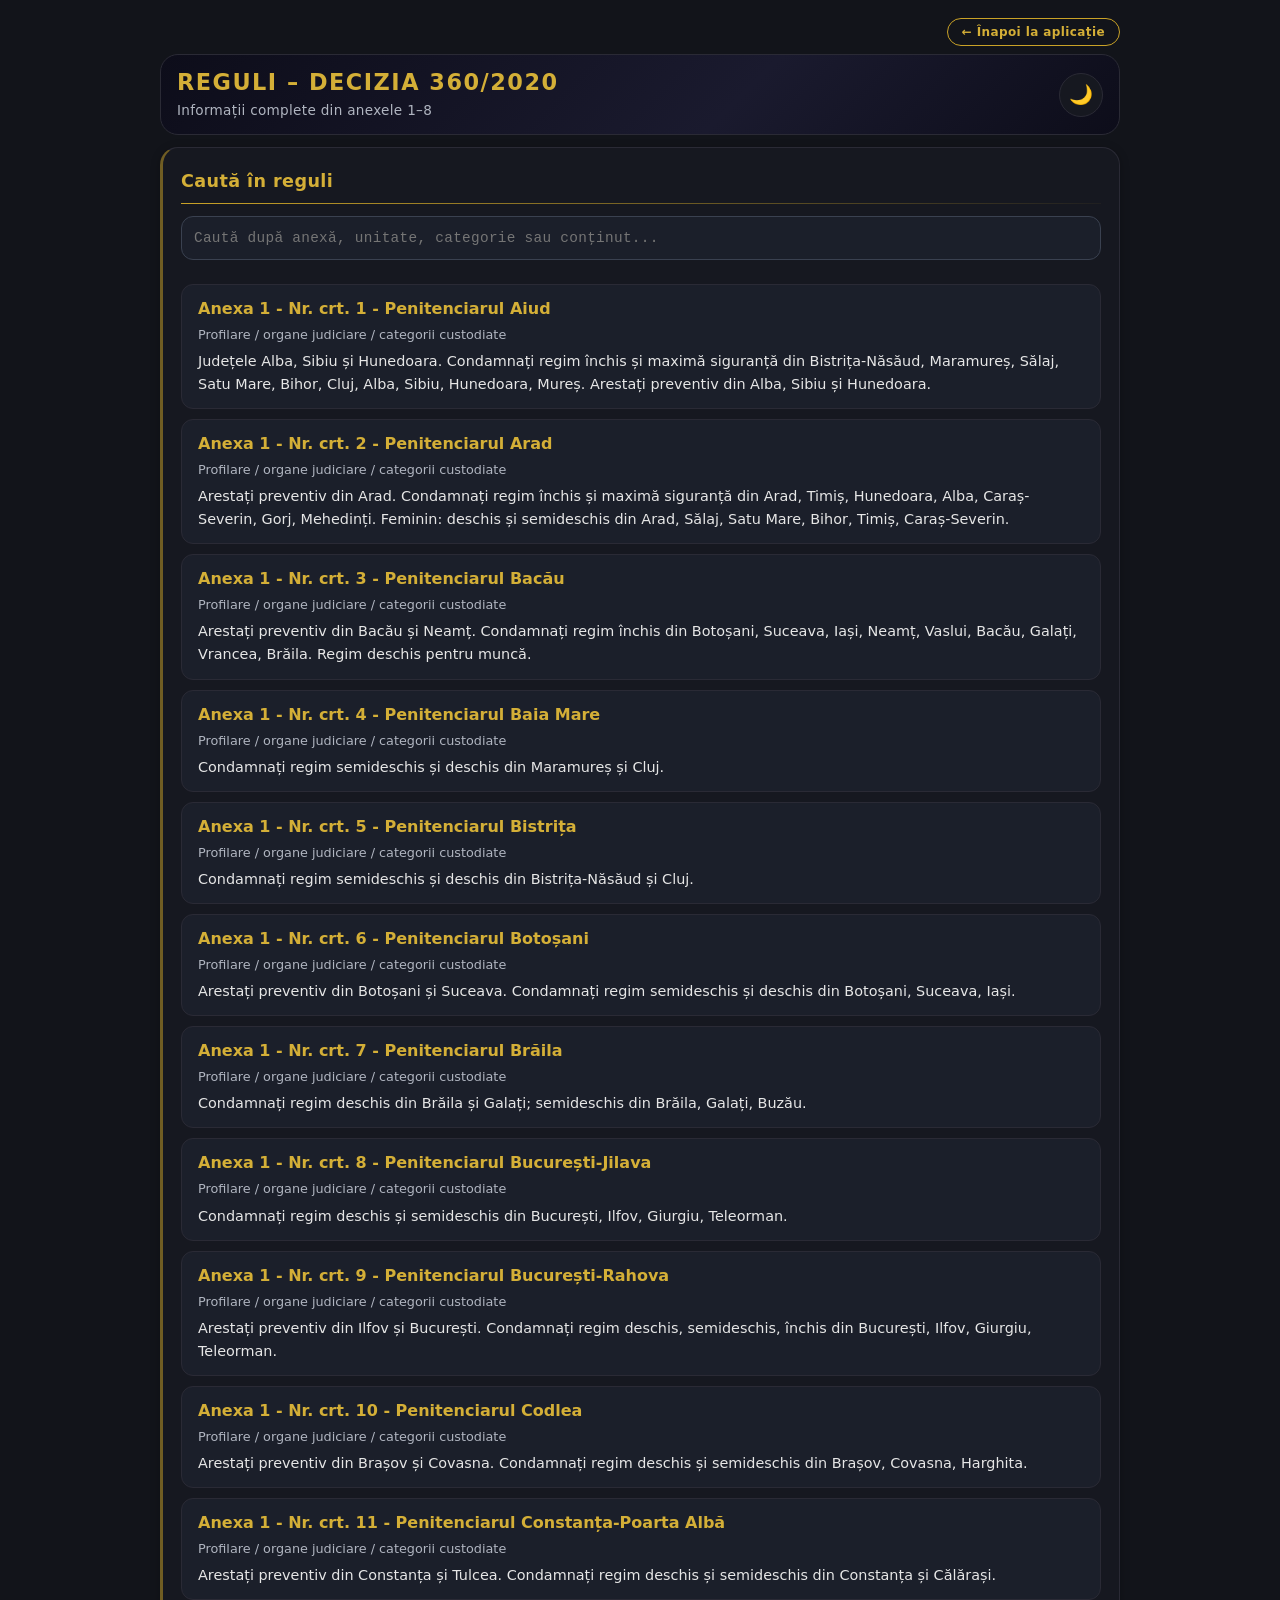
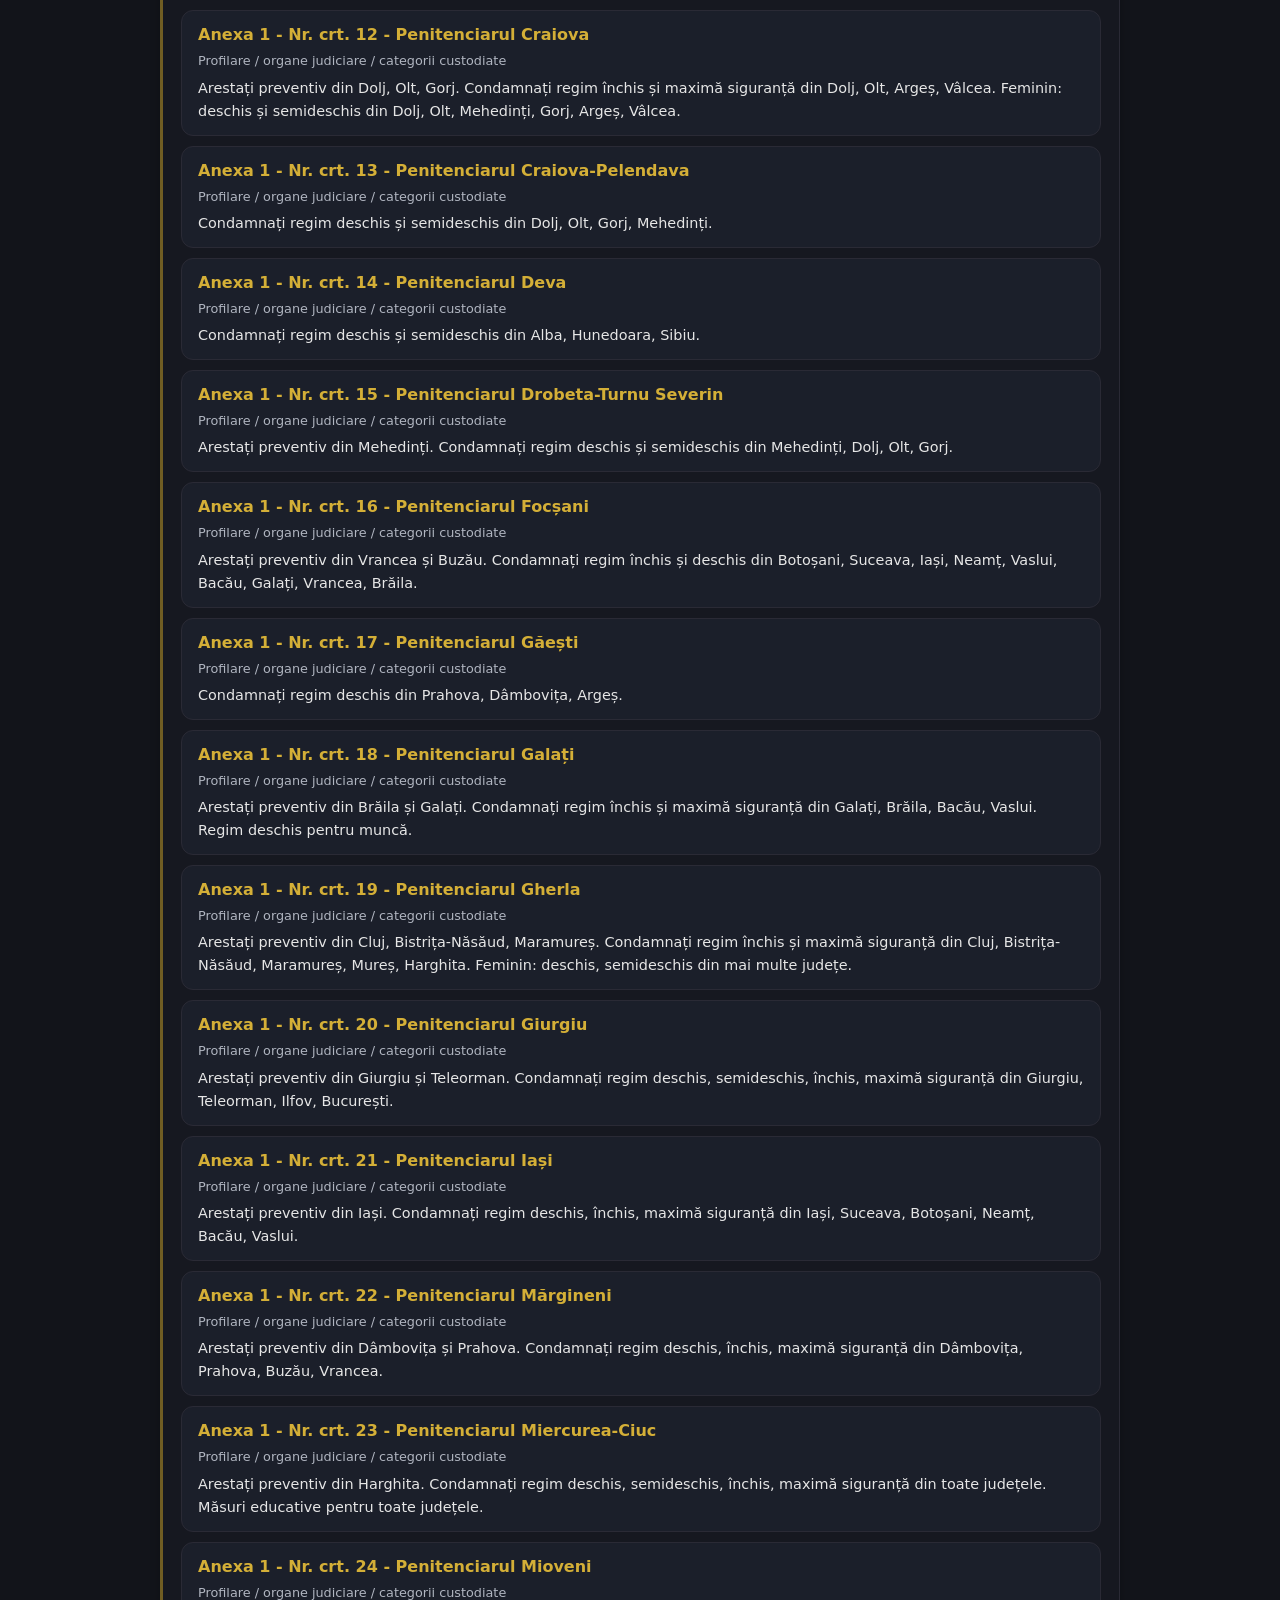
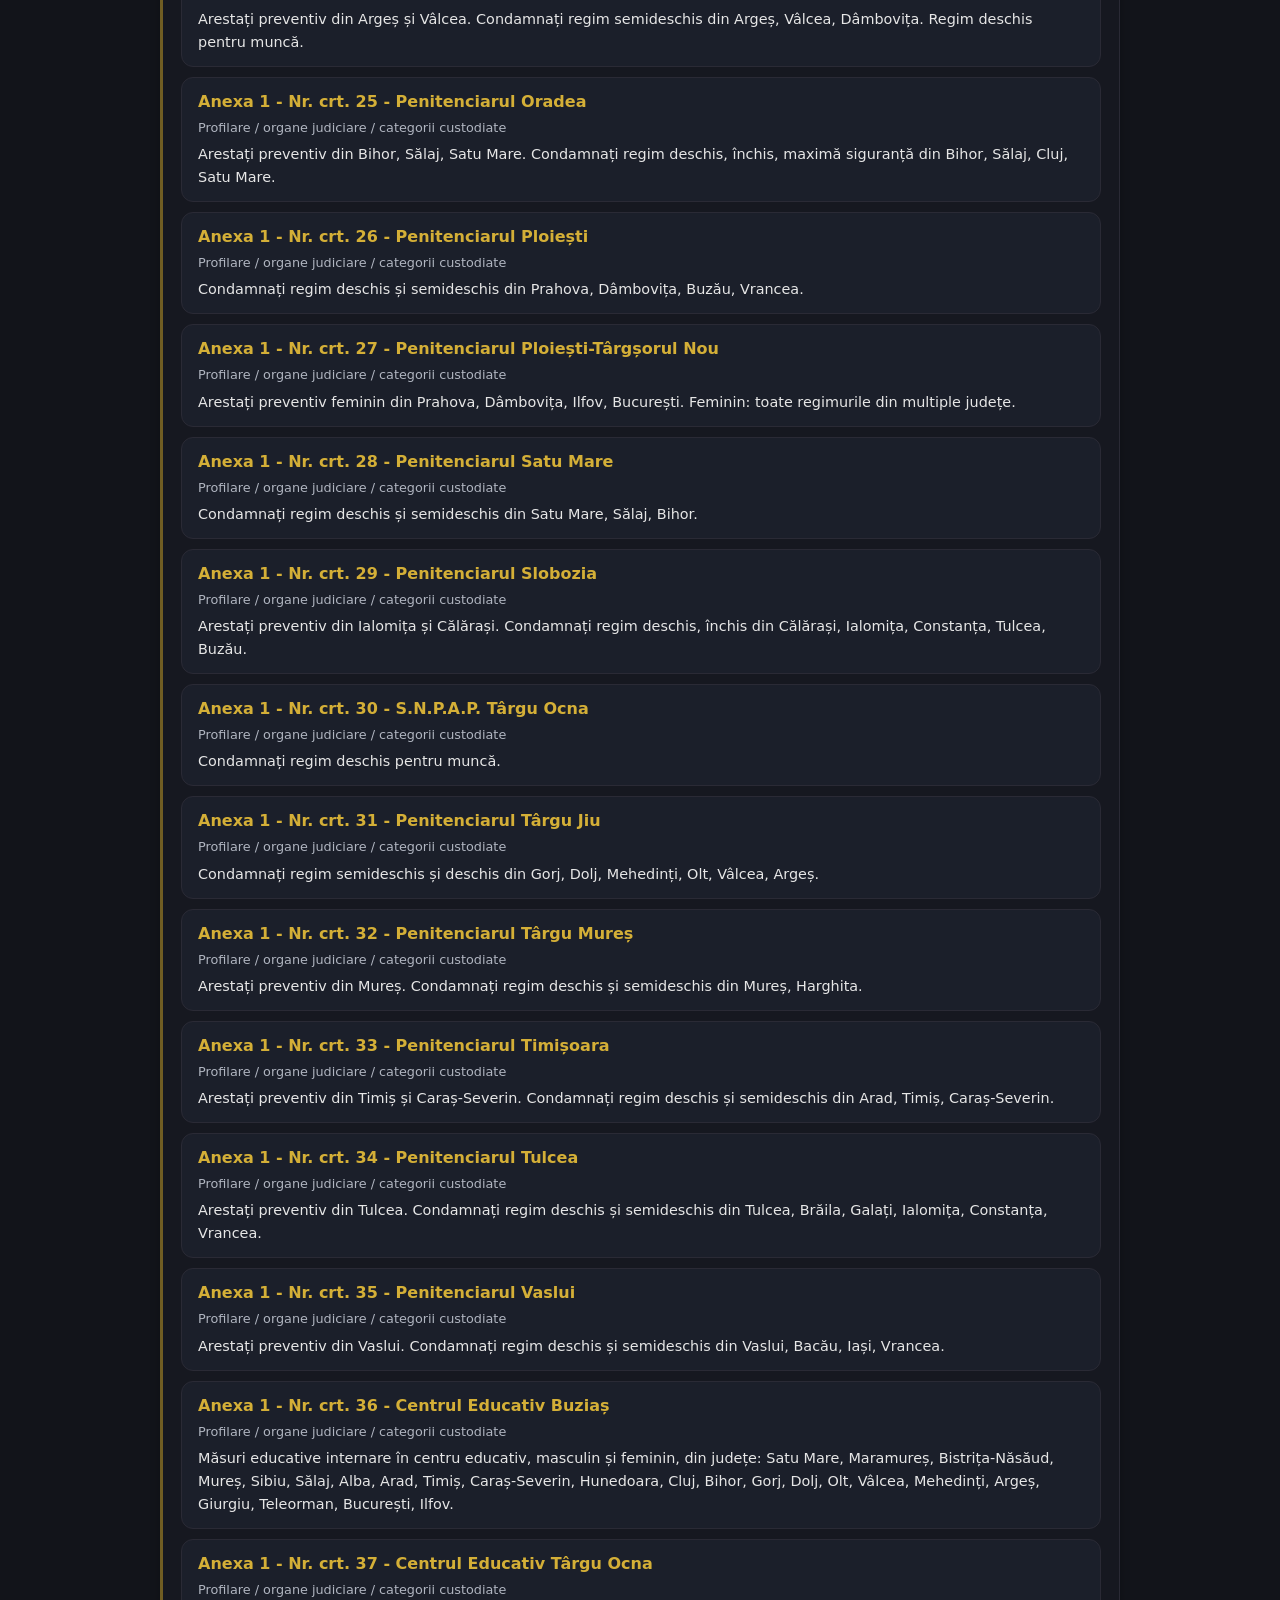
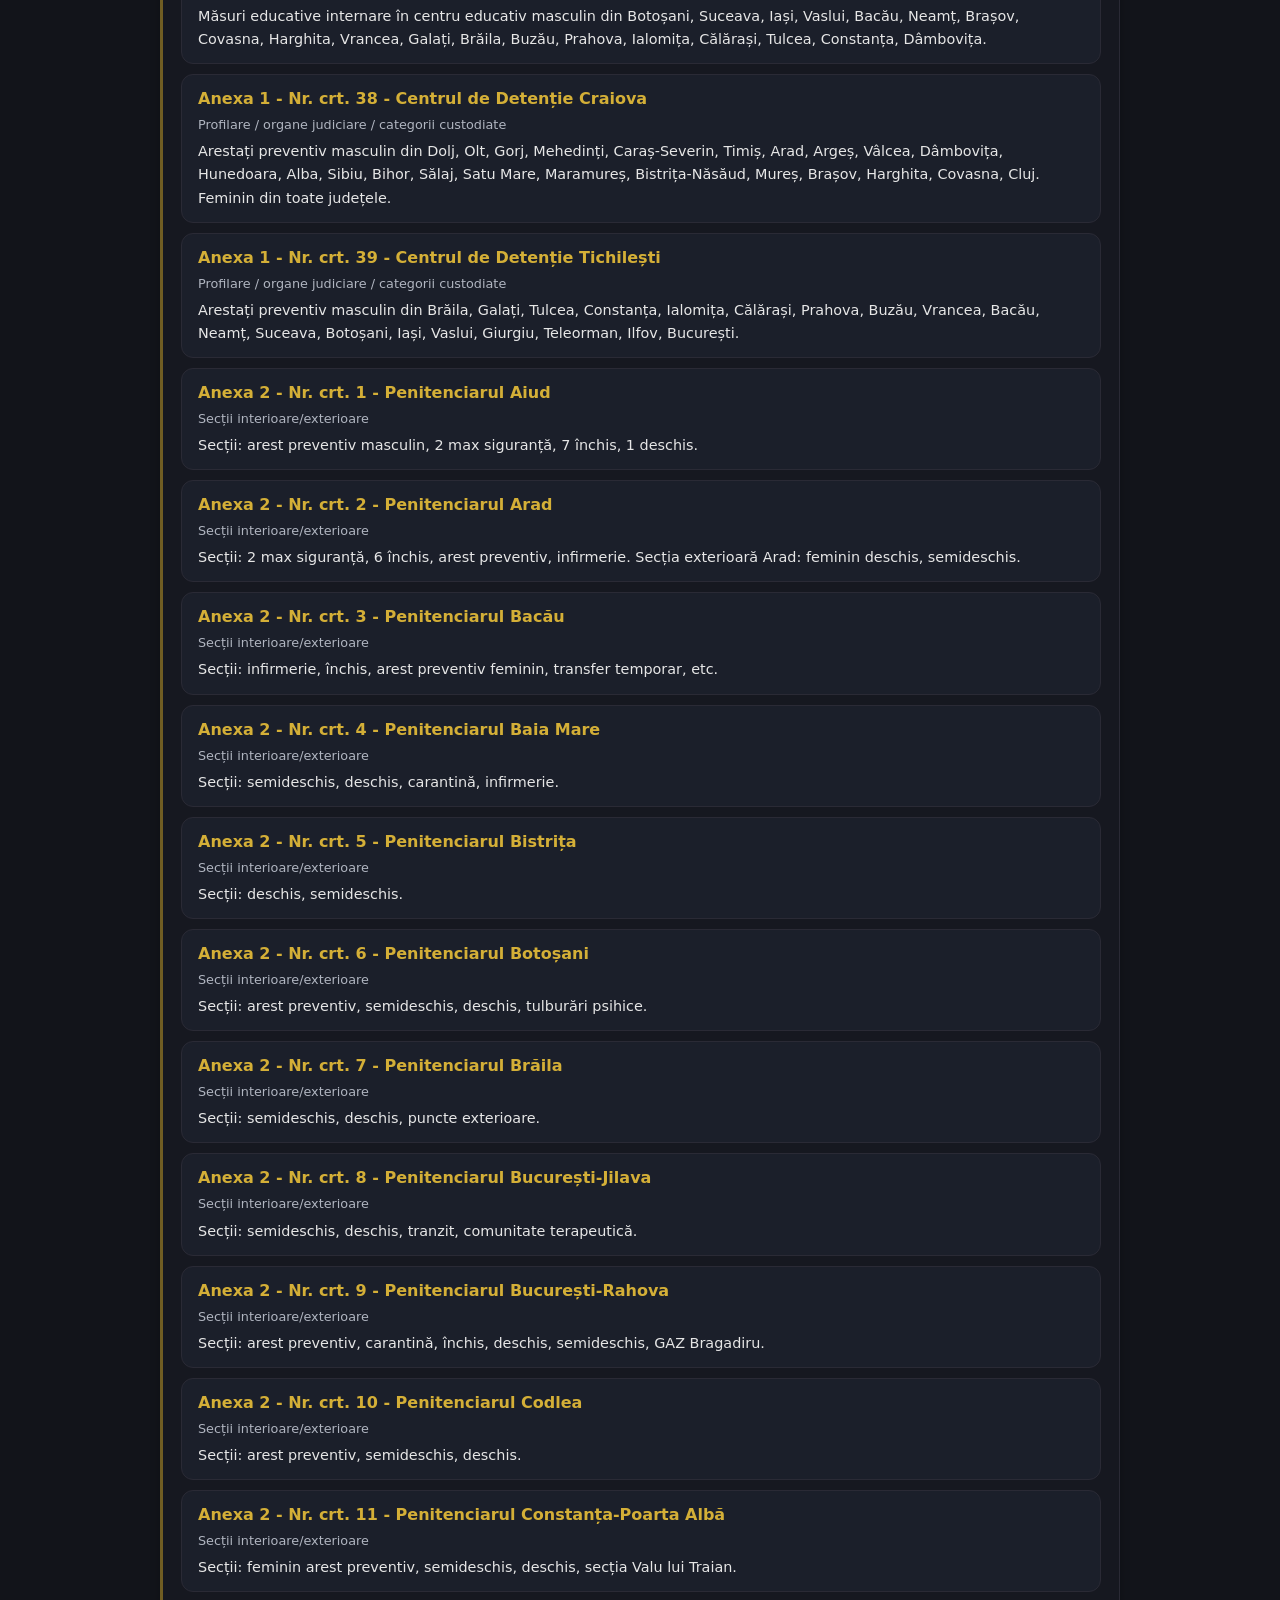
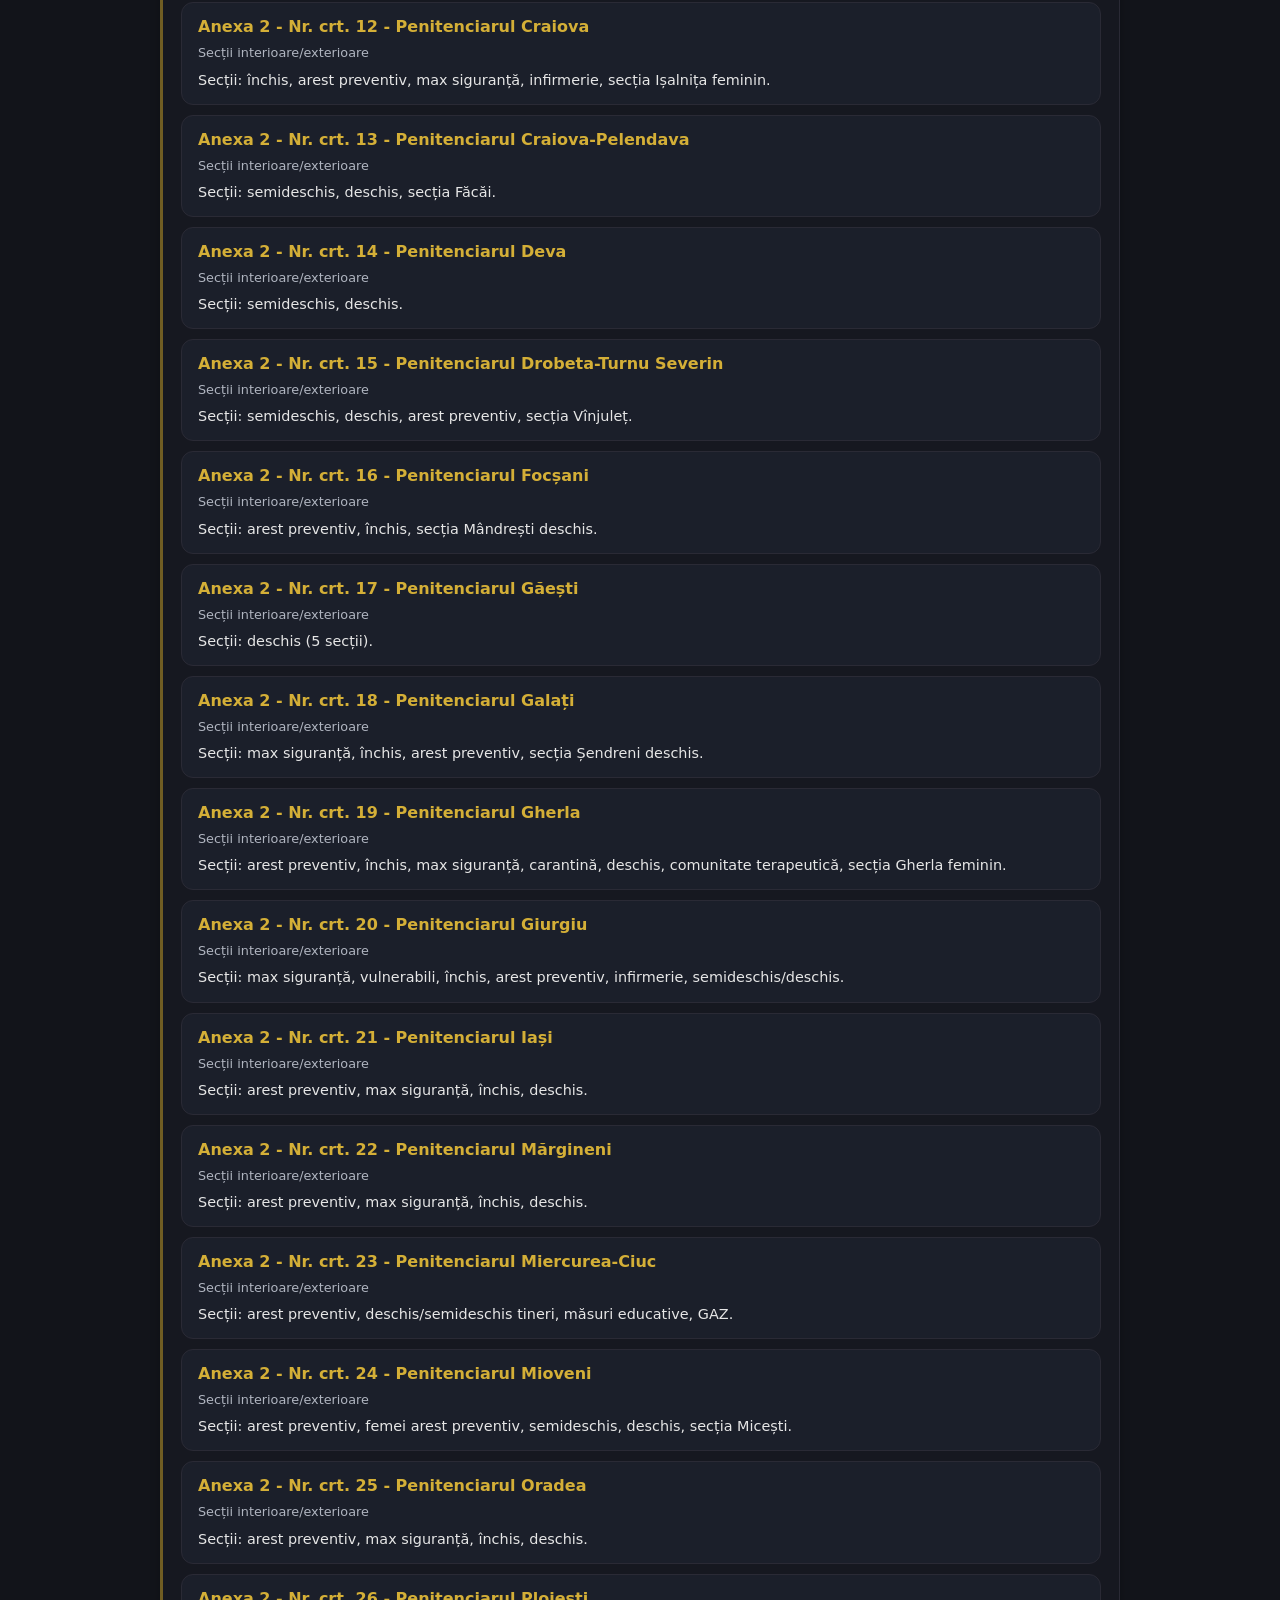
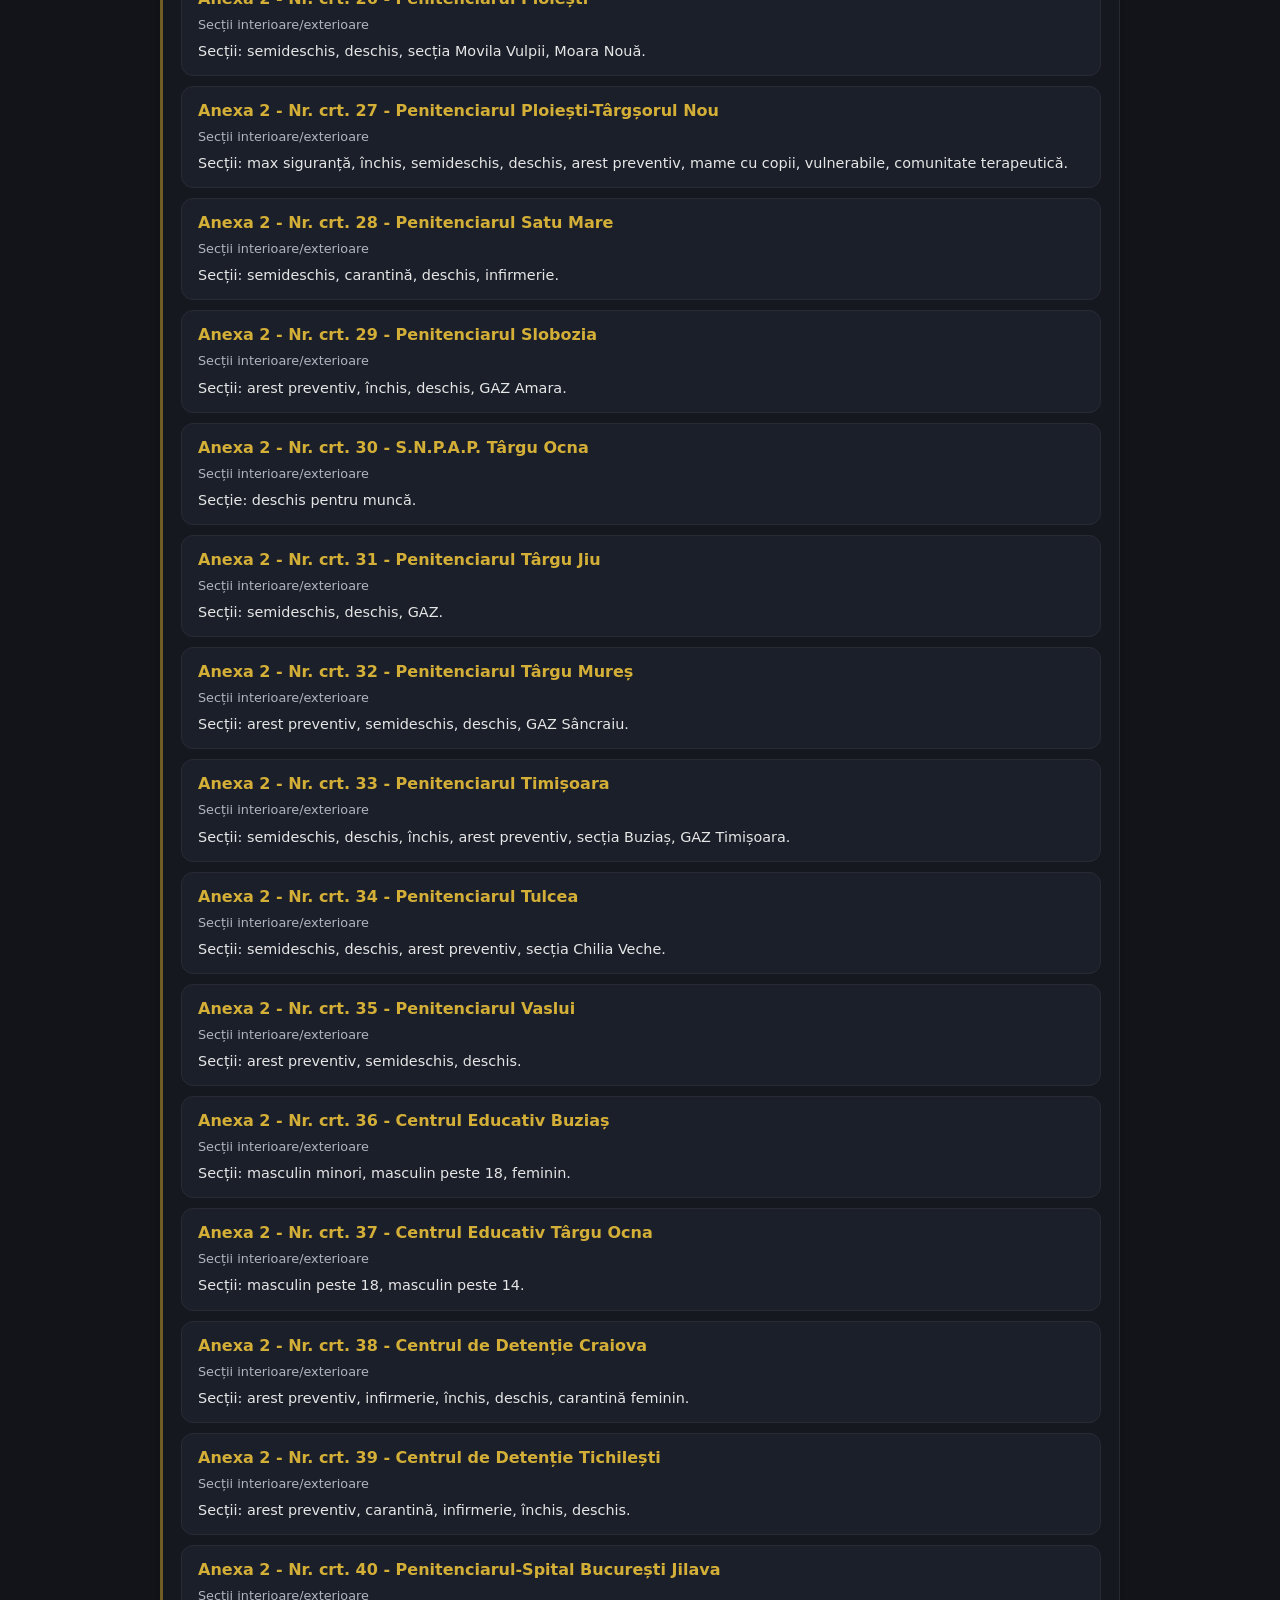
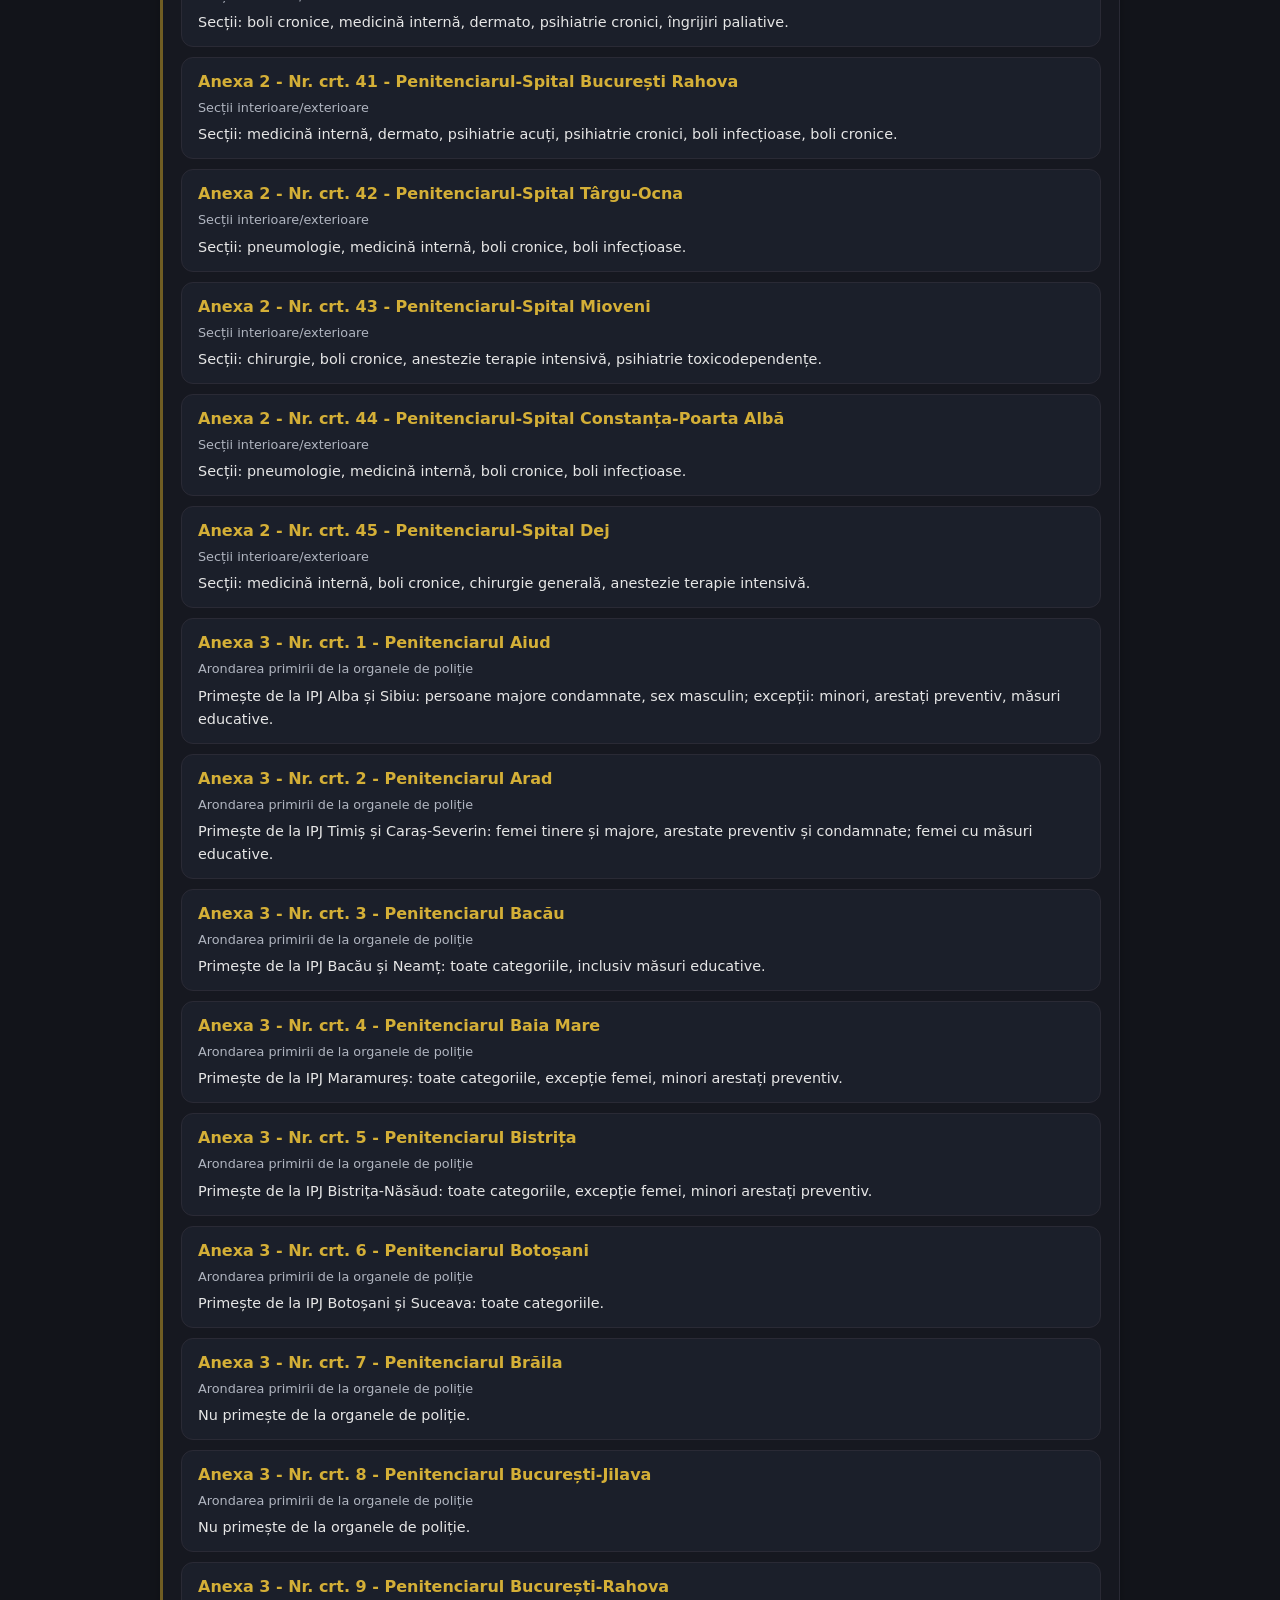
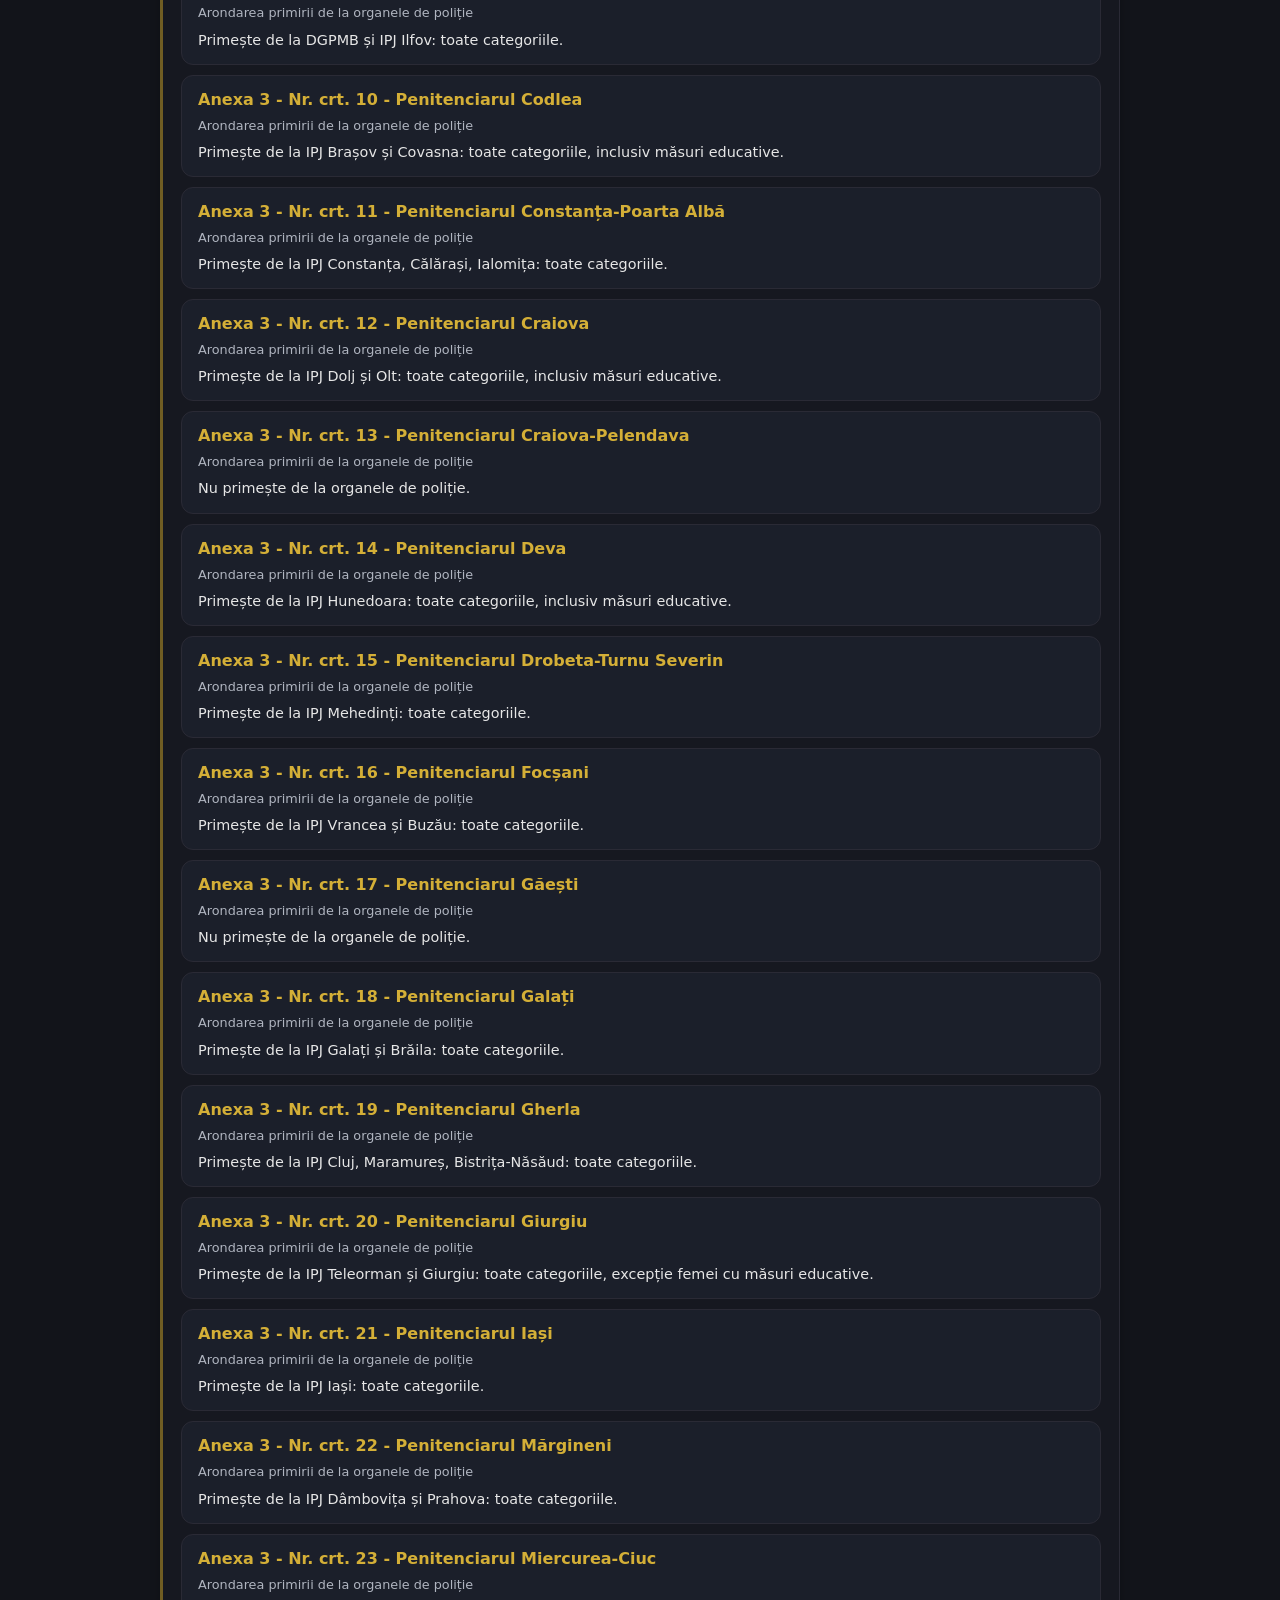
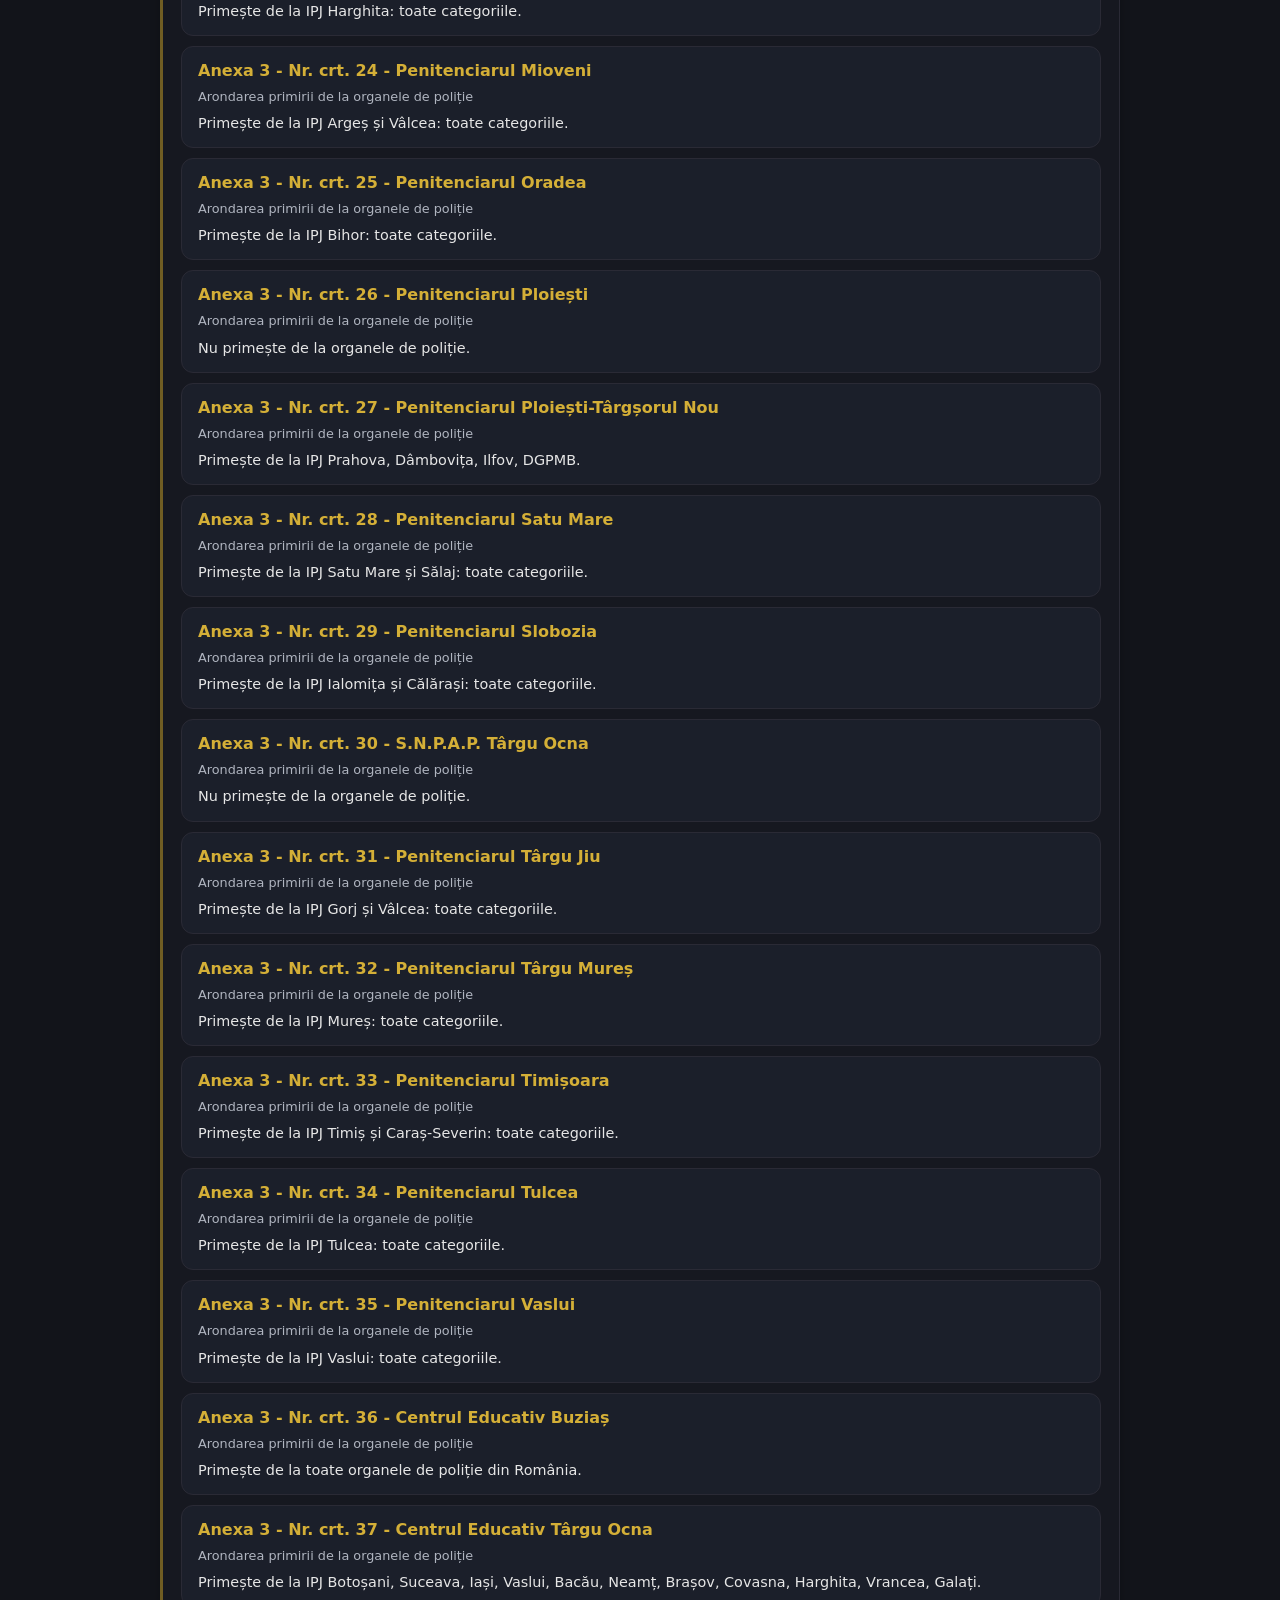
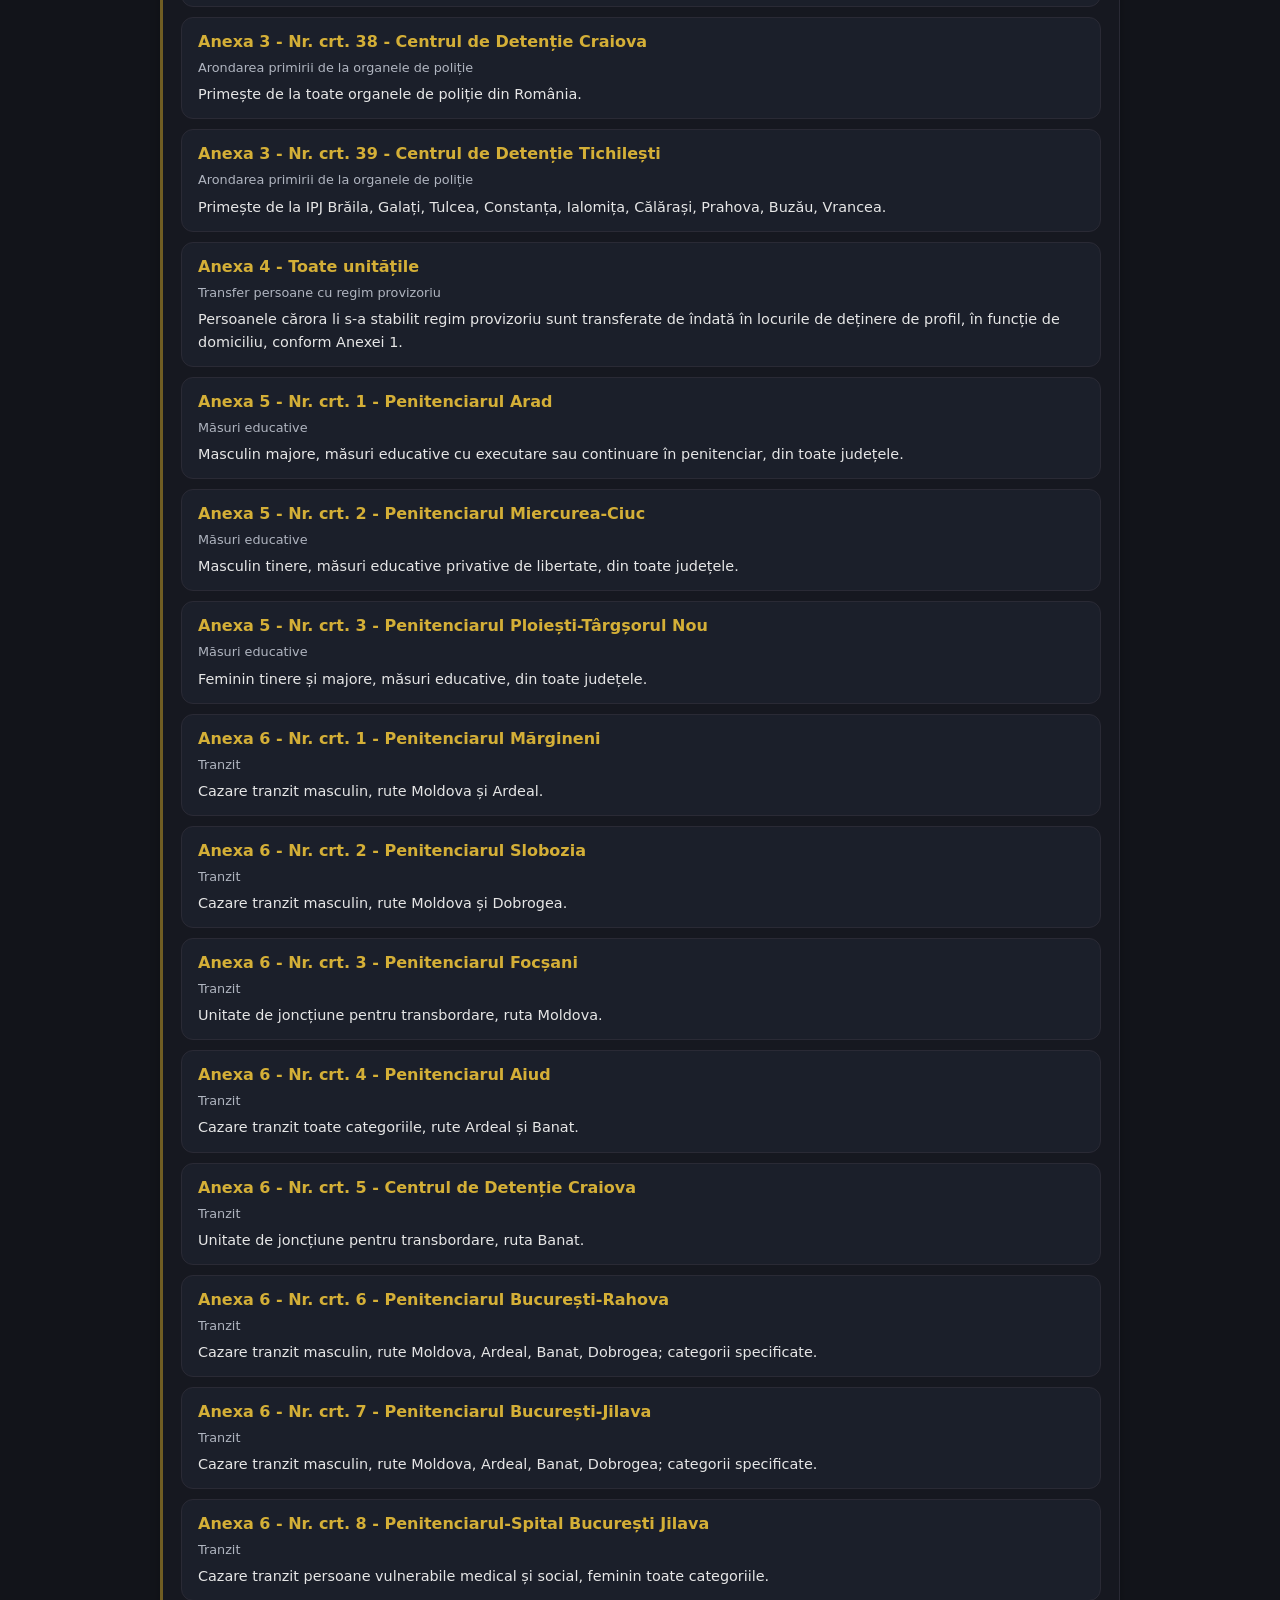
==== rules.html @ 7a2842da "Create rules.html" ====
<!DOCTYPE html>
<html lang="ro">
<head>
    <meta charset="UTF-8">
    <meta name="viewport" content="width=device-width, initial-scale=1.0">
    <title>Reguli – Decizia 360/2020</title>
    <link rel="stylesheet" href="style.css">
    <style>
        .info-list {
            display: flex;
            flex-direction: column;
            gap: 10px;
            margin-top: 12px;
        }
        .info-item {
            background: var(--input-bg);
            border: 1px solid var(--border);
            border-radius: var(--radius-md);
            padding: 12px 16px;
        }
        .info-item .anexa {
            font-weight: 700;
            color: var(--gold-light);
            margin-bottom: 4px;
        }
        .info-item .categorie {
            font-size: 0.8rem;
            color: var(--text-light);
            margin-bottom: 6px;
        }
        .info-item .regula {
            font-size: 0.9rem;
            color: var(--text);
            line-height: 1.6;
        }
        .search-box {
            width: 100%;
            padding: 10px 14px;
            border: 1.5px solid var(--input-border);
            border-radius: 12px;
            background: var(--input-bg);
            color: var(--text);
            font-family: var(--font-mono);
            font-size: 0.9rem;
            margin-bottom: 12px;
        }
        .back-link {
            display: inline-block;
            margin-bottom: 12px;
            color: var(--gold-light);
            text-decoration: none;
            font-weight: 600;
            font-size: 0.85rem;
        }
        .back-link:hover {
            text-decoration: underline;
        }
    </style>
</head>
<body>
    <div class="container">
        <div class="top-bar">
            <a href="index.html" class="top-link">← Înapoi la aplicație</a>
        </div>

        <header class="header">
            <div class="header-inner">
                <h1>REGULI – DECIZIA 360/2020</h1>
                <div class="subtitle">Informații complete din anexele 1–8</div>
            </div>
            <div class="header-actions">
                <button id="themeToggle" aria-label="Schimbă tema">🌙</button>
            </div>
        </header>

        <div class="card">
            <h3>Caută în reguli</h3>
            <input type="text" id="searchInput" class="search-box" placeholder="Caută după anexă, unitate, categorie sau conținut...">
            <div class="info-list" id="infoList"></div>
        </div>

        <footer class="footer">
            <p>
                &copy; 2026 <a href="https://wa.me/alin.talfes" target="_blank" rel="noopener noreferrer" style="color:var(--gold-light); text-decoration:none; font-weight:600;">Alin Talfeș</a>
                &nbsp;|&nbsp; Toate drepturile rezervate.
            </p>
            <p style="margin-top:4px; font-size:0.65rem; opacity:0.7;">
                <strong>Atenție:</strong> Această aplicație are scop informativ. 
                Verificați întotdeauna baza legală actualizată înainte de a lua decizii. 
                Nu vă bazați exclusiv pe acest instrument.
            </p>
        </footer>
    </div>

    <script>
        (function() {
            // Temă light/dark
            const themeToggle = document.getElementById('themeToggle');
            function toggleTheme() {
                document.body.classList.toggle('light');
                const isLight = document.body.classList.contains('light');
                themeToggle.textContent = isLight ? '☀' : '🌙';
                localStorage.setItem('theme', isLight ? 'light' : 'dark');
            }
            const savedTheme = localStorage.getItem('theme');
            if (savedTheme === 'light') {
                document.body.classList.add('light');
                themeToggle.textContent = '☀';
            } else {
                themeToggle.textContent = '🌙';
            }
            themeToggle.addEventListener('click', toggleTheme);

            // Datele din anexe (același array ca în index.html)
            const INFO_ANEXE = [
                { anexa: '1', nr: '1', unitate: 'Penitenciarul Aiud', categorie: 'Profilare / organe judiciare / categorii custodiate', regula: 'Județele Alba, Sibiu și Hunedoara. Condamnați regim închis și maximă siguranță din Bistrița-Năsăud, Maramureș, Sălaj, Satu Mare, Bihor, Cluj, Alba, Sibiu, Hunedoara, Mureș. Arestați preventiv din Alba, Sibiu și Hunedoara.' },
                { anexa: '1', nr: '2', unitate: 'Penitenciarul Arad', categorie: 'Profilare / organe judiciare / categorii custodiate', regula: 'Arestați preventiv din Arad. Condamnați regim închis și maximă siguranță din Arad, Timiș, Hunedoara, Alba, Caraș-Severin, Gorj, Mehedinți. Feminin: deschis și semideschis din Arad, Sălaj, Satu Mare, Bihor, Timiș, Caraș-Severin.' },
                { anexa: '1', nr: '3', unitate: 'Penitenciarul Bacău', categorie: 'Profilare / organe judiciare / categorii custodiate', regula: 'Arestați preventiv din Bacău și Neamț. Condamnați regim închis din Botoșani, Suceava, Iași, Neamț, Vaslui, Bacău, Galați, Vrancea, Brăila. Regim deschis pentru muncă.' },
                { anexa: '1', nr: '4', unitate: 'Penitenciarul Baia Mare', categorie: 'Profilare / organe judiciare / categorii custodiate', regula: 'Condamnați regim semideschis și deschis din Maramureș și Cluj.' },
                { anexa: '1', nr: '5', unitate: 'Penitenciarul Bistrița', categorie: 'Profilare / organe judiciare / categorii custodiate', regula: 'Condamnați regim semideschis și deschis din Bistrița-Năsăud și Cluj.' },
                { anexa: '1', nr: '6', unitate: 'Penitenciarul Botoșani', categorie: 'Profilare / organe judiciare / categorii custodiate', regula: 'Arestați preventiv din Botoșani și Suceava. Condamnați regim semideschis și deschis din Botoșani, Suceava, Iași.' },
                { anexa: '1', nr: '7', unitate: 'Penitenciarul Brăila', categorie: 'Profilare / organe judiciare / categorii custodiate', regula: 'Condamnați regim deschis din Brăila și Galați; semideschis din Brăila, Galați, Buzău.' },
                { anexa: '1', nr: '8', unitate: 'Penitenciarul București-Jilava', categorie: 'Profilare / organe judiciare / categorii custodiate', regula: 'Condamnați regim deschis și semideschis din București, Ilfov, Giurgiu, Teleorman.' },
                { anexa: '1', nr: '9', unitate: 'Penitenciarul București-Rahova', categorie: 'Profilare / organe judiciare / categorii custodiate', regula: 'Arestați preventiv din Ilfov și București. Condamnați regim deschis, semideschis, închis din București, Ilfov, Giurgiu, Teleorman.' },
                { anexa: '1', nr: '10', unitate: 'Penitenciarul Codlea', categorie: 'Profilare / organe judiciare / categorii custodiate', regula: 'Arestați preventiv din Brașov și Covasna. Condamnați regim deschis și semideschis din Brașov, Covasna, Harghita.' },
                { anexa: '1', nr: '11', unitate: 'Penitenciarul Constanța-Poarta Albă', categorie: 'Profilare / organe judiciare / categorii custodiate', regula: 'Arestați preventiv din Constanța și Tulcea. Condamnați regim deschis și semideschis din Constanța și Călărași.' },
                { anexa: '1', nr: '12', unitate: 'Penitenciarul Craiova', categorie: 'Profilare / organe judiciare / categorii custodiate', regula: 'Arestați preventiv din Dolj, Olt, Gorj. Condamnați regim închis și maximă siguranță din Dolj, Olt, Argeș, Vâlcea. Feminin: deschis și semideschis din Dolj, Olt, Mehedinți, Gorj, Argeș, Vâlcea.' },
                { anexa: '1', nr: '13', unitate: 'Penitenciarul Craiova-Pelendava', categorie: 'Profilare / organe judiciare / categorii custodiate', regula: 'Condamnați regim deschis și semideschis din Dolj, Olt, Gorj, Mehedinți.' },
                { anexa: '1', nr: '14', unitate: 'Penitenciarul Deva', categorie: 'Profilare / organe judiciare / categorii custodiate', regula: 'Condamnați regim deschis și semideschis din Alba, Hunedoara, Sibiu.' },
                { anexa: '1', nr: '15', unitate: 'Penitenciarul Drobeta-Turnu Severin', categorie: 'Profilare / organe judiciare / categorii custodiate', regula: 'Arestați preventiv din Mehedinți. Condamnați regim deschis și semideschis din Mehedinți, Dolj, Olt, Gorj.' },
                { anexa: '1', nr: '16', unitate: 'Penitenciarul Focșani', categorie: 'Profilare / organe judiciare / categorii custodiate', regula: 'Arestați preventiv din Vrancea și Buzău. Condamnați regim închis și deschis din Botoșani, Suceava, Iași, Neamț, Vaslui, Bacău, Galați, Vrancea, Brăila.' },
                { anexa: '1', nr: '17', unitate: 'Penitenciarul Găești', categorie: 'Profilare / organe judiciare / categorii custodiate', regula: 'Condamnați regim deschis din Prahova, Dâmbovița, Argeș.' },
                { anexa: '1', nr: '18', unitate: 'Penitenciarul Galați', categorie: 'Profilare / organe judiciare / categorii custodiate', regula: 'Arestați preventiv din Brăila și Galați. Condamnați regim închis și maximă siguranță din Galați, Brăila, Bacău, Vaslui. Regim deschis pentru muncă.' },
                { anexa: '1', nr: '19', unitate: 'Penitenciarul Gherla', categorie: 'Profilare / organe judiciare / categorii custodiate', regula: 'Arestați preventiv din Cluj, Bistrița-Năsăud, Maramureș. Condamnați regim închis și maximă siguranță din Cluj, Bistrița-Năsăud, Maramureș, Mureș, Harghita. Feminin: deschis, semideschis din mai multe județe.' },
                { anexa: '1', nr: '20', unitate: 'Penitenciarul Giurgiu', categorie: 'Profilare / organe judiciare / categorii custodiate', regula: 'Arestați preventiv din Giurgiu și Teleorman. Condamnați regim deschis, semideschis, închis, maximă siguranță din Giurgiu, Teleorman, Ilfov, București.' },
                { anexa: '1', nr: '21', unitate: 'Penitenciarul Iași', categorie: 'Profilare / organe judiciare / categorii custodiate', regula: 'Arestați preventiv din Iași. Condamnați regim deschis, închis, maximă siguranță din Iași, Suceava, Botoșani, Neamț, Bacău, Vaslui.' },
                { anexa: '1', nr: '22', unitate: 'Penitenciarul Mărgineni', categorie: 'Profilare / organe judiciare / categorii custodiate', regula: 'Arestați preventiv din Dâmbovița și Prahova. Condamnați regim deschis, închis, maximă siguranță din Dâmbovița, Prahova, Buzău, Vrancea.' },
                { anexa: '1', nr: '23', unitate: 'Penitenciarul Miercurea-Ciuc', categorie: 'Profilare / organe judiciare / categorii custodiate', regula: 'Arestați preventiv din Harghita. Condamnați regim deschis, semideschis, închis, maximă siguranță din toate județele. Măsuri educative pentru toate județele.' },
                { anexa: '1', nr: '24', unitate: 'Penitenciarul Mioveni', categorie: 'Profilare / organe judiciare / categorii custodiate', regula: 'Arestați preventiv din Argeș și Vâlcea. Condamnați regim semideschis din Argeș, Vâlcea, Dâmbovița. Regim deschis pentru muncă.' },
                { anexa: '1', nr: '25', unitate: 'Penitenciarul Oradea', categorie: 'Profilare / organe judiciare / categorii custodiate', regula: 'Arestați preventiv din Bihor, Sălaj, Satu Mare. Condamnați regim deschis, închis, maximă siguranță din Bihor, Sălaj, Cluj, Satu Mare.' },
                { anexa: '1', nr: '26', unitate: 'Penitenciarul Ploiești', categorie: 'Profilare / organe judiciare / categorii custodiate', regula: 'Condamnați regim deschis și semideschis din Prahova, Dâmbovița, Buzău, Vrancea.' },
                { anexa: '1', nr: '27', unitate: 'Penitenciarul Ploiești-Târgșorul Nou', categorie: 'Profilare / organe judiciare / categorii custodiate', regula: 'Arestați preventiv feminin din Prahova, Dâmbovița, Ilfov, București. Feminin: toate regimurile din multiple județe.' },
                { anexa: '1', nr: '28', unitate: 'Penitenciarul Satu Mare', categorie: 'Profilare / organe judiciare / categorii custodiate', regula: 'Condamnați regim deschis și semideschis din Satu Mare, Sălaj, Bihor.' },
                { anexa: '1', nr: '29', unitate: 'Penitenciarul Slobozia', categorie: 'Profilare / organe judiciare / categorii custodiate', regula: 'Arestați preventiv din Ialomița și Călărași. Condamnați regim deschis, închis din Călărași, Ialomița, Constanța, Tulcea, Buzău.' },
                { anexa: '1', nr: '30', unitate: 'S.N.P.A.P. Târgu Ocna', categorie: 'Profilare / organe judiciare / categorii custodiate', regula: 'Condamnați regim deschis pentru muncă.' },
                { anexa: '1', nr: '31', unitate: 'Penitenciarul Târgu Jiu', categorie: 'Profilare / organe judiciare / categorii custodiate', regula: 'Condamnați regim semideschis și deschis din Gorj, Dolj, Mehedinți, Olt, Vâlcea, Argeș.' },
                { anexa: '1', nr: '32', unitate: 'Penitenciarul Târgu Mureș', categorie: 'Profilare / organe judiciare / categorii custodiate', regula: 'Arestați preventiv din Mureș. Condamnați regim deschis și semideschis din Mureș, Harghita.' },
                { anexa: '1', nr: '33', unitate: 'Penitenciarul Timișoara', categorie: 'Profilare / organe judiciare / categorii custodiate', regula: 'Arestați preventiv din Timiș și Caraș-Severin. Condamnați regim deschis și semideschis din Arad, Timiș, Caraș-Severin.' },
                { anexa: '1', nr: '34', unitate: 'Penitenciarul Tulcea', categorie: 'Profilare / organe judiciare / categorii custodiate', regula: 'Arestați preventiv din Tulcea. Condamnați regim deschis și semideschis din Tulcea, Brăila, Galați, Ialomița, Constanța, Vrancea.' },
                { anexa: '1', nr: '35', unitate: 'Penitenciarul Vaslui', categorie: 'Profilare / organe judiciare / categorii custodiate', regula: 'Arestați preventiv din Vaslui. Condamnați regim deschis și semideschis din Vaslui, Bacău, Iași, Vrancea.' },
                { anexa: '1', nr: '36', unitate: 'Centrul Educativ Buziaș', categorie: 'Profilare / organe judiciare / categorii custodiate', regula: 'Măsuri educative internare în centru educativ, masculin și feminin, din județe: Satu Mare, Maramureș, Bistrița-Năsăud, Mureș, Sibiu, Sălaj, Alba, Arad, Timiș, Caraș-Severin, Hunedoara, Cluj, Bihor, Gorj, Dolj, Olt, Vâlcea, Mehedinți, Argeș, Giurgiu, Teleorman, București, Ilfov.' },
                { anexa: '1', nr: '37', unitate: 'Centrul Educativ Târgu Ocna', categorie: 'Profilare / organe judiciare / categorii custodiate', regula: 'Măsuri educative internare în centru educativ masculin din Botoșani, Suceava, Iași, Vaslui, Bacău, Neamț, Brașov, Covasna, Harghita, Vrancea, Galați, Brăila, Buzău, Prahova, Ialomița, Călărași, Tulcea, Constanța, Dâmbovița.' },
                { anexa: '1', nr: '38', unitate: 'Centrul de Detenție Craiova', categorie: 'Profilare / organe judiciare / categorii custodiate', regula: 'Arestați preventiv masculin din Dolj, Olt, Gorj, Mehedinți, Caraș-Severin, Timiș, Arad, Argeș, Vâlcea, Dâmbovița, Hunedoara, Alba, Sibiu, Bihor, Sălaj, Satu Mare, Maramureș, Bistrița-Năsăud, Mureș, Brașov, Harghita, Covasna, Cluj. Feminin din toate județele.' },
                { anexa: '1', nr: '39', unitate: 'Centrul de Detenție Tichilești', categorie: 'Profilare / organe judiciare / categorii custodiate', regula: 'Arestați preventiv masculin din Brăila, Galați, Tulcea, Constanța, Ialomița, Călărași, Prahova, Buzău, Vrancea, Bacău, Neamț, Suceava, Botoșani, Iași, Vaslui, Giurgiu, Teleorman, Ilfov, București.' },
                { anexa: '2', nr: '1', unitate: 'Penitenciarul Aiud', categorie: 'Secții interioare/exterioare', regula: 'Secții: arest preventiv masculin, 2 max siguranță, 7 închis, 1 deschis.' },
                { anexa: '2', nr: '2', unitate: 'Penitenciarul Arad', categorie: 'Secții interioare/exterioare', regula: 'Secții: 2 max siguranță, 6 închis, arest preventiv, infirmerie. Secția exterioară Arad: feminin deschis, semideschis.' },
                { anexa: '2', nr: '3', unitate: 'Penitenciarul Bacău', categorie: 'Secții interioare/exterioare', regula: 'Secții: infirmerie, închis, arest preventiv feminin, transfer temporar, etc.' },
                { anexa: '2', nr: '4', unitate: 'Penitenciarul Baia Mare', categorie: 'Secții interioare/exterioare', regula: 'Secții: semideschis, deschis, carantină, infirmerie.' },
                { anexa: '2', nr: '5', unitate: 'Penitenciarul Bistrița', categorie: 'Secții interioare/exterioare', regula: 'Secții: deschis, semideschis.' },
                { anexa: '2', nr: '6', unitate: 'Penitenciarul Botoșani', categorie: 'Secții interioare/exterioare', regula: 'Secții: arest preventiv, semideschis, deschis, tulburări psihice.' },
                { anexa: '2', nr: '7', unitate: 'Penitenciarul Brăila', categorie: 'Secții interioare/exterioare', regula: 'Secții: semideschis, deschis, puncte exterioare.' },
                { anexa: '2', nr: '8', unitate: 'Penitenciarul București-Jilava', categorie: 'Secții interioare/exterioare', regula: 'Secții: semideschis, deschis, tranzit, comunitate terapeutică.' },
                { anexa: '2', nr: '9', unitate: 'Penitenciarul București-Rahova', categorie: 'Secții interioare/exterioare', regula: 'Secții: arest preventiv, carantină, închis, deschis, semideschis, GAZ Bragadiru.' },
                { anexa: '2', nr: '10', unitate: 'Penitenciarul Codlea', categorie: 'Secții interioare/exterioare', regula: 'Secții: arest preventiv, semideschis, deschis.' },
                { anexa: '2', nr: '11', unitate: 'Penitenciarul Constanța-Poarta Albă', categorie: 'Secții interioare/exterioare', regula: 'Secții: feminin arest preventiv, semideschis, deschis, secția Valu lui Traian.' },
                { anexa: '2', nr: '12', unitate: 'Penitenciarul Craiova', categorie: 'Secții interioare/exterioare', regula: 'Secții: închis, arest preventiv, max siguranță, infirmerie, secția Ișalnița feminin.' },
                { anexa: '2', nr: '13', unitate: 'Penitenciarul Craiova-Pelendava', categorie: 'Secții interioare/exterioare', regula: 'Secții: semideschis, deschis, secția Făcăi.' },
                { anexa: '2', nr: '14', unitate: 'Penitenciarul Deva', categorie: 'Secții interioare/exterioare', regula: 'Secții: semideschis, deschis.' },
                { anexa: '2', nr: '15', unitate: 'Penitenciarul Drobeta-Turnu Severin', categorie: 'Secții interioare/exterioare', regula: 'Secții: semideschis, deschis, arest preventiv, secția Vînjuleț.' },
                { anexa: '2', nr: '16', unitate: 'Penitenciarul Focșani', categorie: 'Secții interioare/exterioare', regula: 'Secții: arest preventiv, închis, secția Mândrești deschis.' },
                { anexa: '2', nr: '17', unitate: 'Penitenciarul Găești', categorie: 'Secții interioare/exterioare', regula: 'Secții: deschis (5 secții).' },
                { anexa: '2', nr: '18', unitate: 'Penitenciarul Galați', categorie: 'Secții interioare/exterioare', regula: 'Secții: max siguranță, închis, arest preventiv, secția Șendreni deschis.' },
                { anexa: '2', nr: '19', unitate: 'Penitenciarul Gherla', categorie: 'Secții interioare/exterioare', regula: 'Secții: arest preventiv, închis, max siguranță, carantină, deschis, comunitate terapeutică, secția Gherla feminin.' },
                { anexa: '2', nr: '20', unitate: 'Penitenciarul Giurgiu', categorie: 'Secții interioare/exterioare', regula: 'Secții: max siguranță, vulnerabili, închis, arest preventiv, infirmerie, semideschis/deschis.' },
                { anexa: '2', nr: '21', unitate: 'Penitenciarul Iași', categorie: 'Secții interioare/exterioare', regula: 'Secții: arest preventiv, max siguranță, închis, deschis.' },
                { anexa: '2', nr: '22', unitate: 'Penitenciarul Mărgineni', categorie: 'Secții interioare/exterioare', regula: 'Secții: arest preventiv, max siguranță, închis, deschis.' },
                { anexa: '2', nr: '23', unitate: 'Penitenciarul Miercurea-Ciuc', categorie: 'Secții interioare/exterioare', regula: 'Secții: arest preventiv, deschis/semideschis tineri, măsuri educative, GAZ.' },
                { anexa: '2', nr: '24', unitate: 'Penitenciarul Mioveni', categorie: 'Secții interioare/exterioare', regula: 'Secții: arest preventiv, femei arest preventiv, semideschis, deschis, secția Micești.' },
                { anexa: '2', nr: '25', unitate: 'Penitenciarul Oradea', categorie: 'Secții interioare/exterioare', regula: 'Secții: arest preventiv, max siguranță, închis, deschis.' },
                { anexa: '2', nr: '26', unitate: 'Penitenciarul Ploiești', categorie: 'Secții interioare/exterioare', regula: 'Secții: semideschis, deschis, secția Movila Vulpii, Moara Nouă.' },
                { anexa: '2', nr: '27', unitate: 'Penitenciarul Ploiești-Târgșorul Nou', categorie: 'Secții interioare/exterioare', regula: 'Secții: max siguranță, închis, semideschis, deschis, arest preventiv, mame cu copii, vulnerabile, comunitate terapeutică.' },
                { anexa: '2', nr: '28', unitate: 'Penitenciarul Satu Mare', categorie: 'Secții interioare/exterioare', regula: 'Secții: semideschis, carantină, deschis, infirmerie.' },
                { anexa: '2', nr: '29', unitate: 'Penitenciarul Slobozia', categorie: 'Secții interioare/exterioare', regula: 'Secții: arest preventiv, închis, deschis, GAZ Amara.' },
                { anexa: '2', nr: '30', unitate: 'S.N.P.A.P. Târgu Ocna', categorie: 'Secții interioare/exterioare', regula: 'Secție: deschis pentru muncă.' },
                { anexa: '2', nr: '31', unitate: 'Penitenciarul Târgu Jiu', categorie: 'Secții interioare/exterioare', regula: 'Secții: semideschis, deschis, GAZ.' },
                { anexa: '2', nr: '32', unitate: 'Penitenciarul Târgu Mureș', categorie: 'Secții interioare/exterioare', regula: 'Secții: arest preventiv, semideschis, deschis, GAZ Sâncraiu.' },
                { anexa: '2', nr: '33', unitate: 'Penitenciarul Timișoara', categorie: 'Secții interioare/exterioare', regula: 'Secții: semideschis, deschis, închis, arest preventiv, secția Buziaș, GAZ Timișoara.' },
                { anexa: '2', nr: '34', unitate: 'Penitenciarul Tulcea', categorie: 'Secții interioare/exterioare', regula: 'Secții: semideschis, deschis, arest preventiv, secția Chilia Veche.' },
                { anexa: '2', nr: '35', unitate: 'Penitenciarul Vaslui', categorie: 'Secții interioare/exterioare', regula: 'Secții: arest preventiv, semideschis, deschis.' },
                { anexa: '2', nr: '36', unitate: 'Centrul Educativ Buziaș', categorie: 'Secții interioare/exterioare', regula: 'Secții: masculin minori, masculin peste 18, feminin.' },
                { anexa: '2', nr: '37', unitate: 'Centrul Educativ Târgu Ocna', categorie: 'Secții interioare/exterioare', regula: 'Secții: masculin peste 18, masculin peste 14.' },
                { anexa: '2', nr: '38', unitate: 'Centrul de Detenție Craiova', categorie: 'Secții interioare/exterioare', regula: 'Secții: arest preventiv, infirmerie, închis, deschis, carantină feminin.' },
                { anexa: '2', nr: '39', unitate: 'Centrul de Detenție Tichilești', categorie: 'Secții interioare/exterioare', regula: 'Secții: arest preventiv, carantină, infirmerie, închis, deschis.' },
                { anexa: '2', nr: '40', unitate: 'Penitenciarul-Spital București Jilava', categorie: 'Secții interioare/exterioare', regula: 'Secții: boli cronice, medicină internă, dermato, psihiatrie cronici, îngrijiri paliative.' },
                { anexa: '2', nr: '41', unitate: 'Penitenciarul-Spital București Rahova', categorie: 'Secții interioare/exterioare', regula: 'Secții: medicină internă, dermato, psihiatrie acuți, psihiatrie cronici, boli infecțioase, boli cronice.' },
                { anexa: '2', nr: '42', unitate: 'Penitenciarul-Spital Târgu-Ocna', categorie: 'Secții interioare/exterioare', regula: 'Secții: pneumologie, medicină internă, boli cronice, boli infecțioase.' },
                { anexa: '2', nr: '43', unitate: 'Penitenciarul-Spital Mioveni', categorie: 'Secții interioare/exterioare', regula: 'Secții: chirurgie, boli cronice, anestezie terapie intensivă, psihiatrie toxicodependențe.' },
                { anexa: '2', nr: '44', unitate: 'Penitenciarul-Spital Constanța-Poarta Albă', categorie: 'Secții interioare/exterioare', regula: 'Secții: pneumologie, medicină internă, boli cronice, boli infecțioase.' },
                { anexa: '2', nr: '45', unitate: 'Penitenciarul-Spital Dej', categorie: 'Secții interioare/exterioare', regula: 'Secții: medicină internă, boli cronice, chirurgie generală, anestezie terapie intensivă.' },
                { anexa: '3', nr: '1', unitate: 'Penitenciarul Aiud', categorie: 'Arondarea primirii de la organele de poliție', regula: 'Primește de la IPJ Alba și Sibiu: persoane majore condamnate, sex masculin; excepții: minori, arestați preventiv, măsuri educative.' },
                { anexa: '3', nr: '2', unitate: 'Penitenciarul Arad', categorie: 'Arondarea primirii de la organele de poliție', regula: 'Primește de la IPJ Timiș și Caraș-Severin: femei tinere și majore, arestate preventiv și condamnate; femei cu măsuri educative.' },
                { anexa: '3', nr: '3', unitate: 'Penitenciarul Bacău', categorie: 'Arondarea primirii de la organele de poliție', regula: 'Primește de la IPJ Bacău și Neamț: toate categoriile, inclusiv măsuri educative.' },
                { anexa: '3', nr: '4', unitate: 'Penitenciarul Baia Mare', categorie: 'Arondarea primirii de la organele de poliție', regula: 'Primește de la IPJ Maramureș: toate categoriile, excepție femei, minori arestați preventiv.' },
                { anexa: '3', nr: '5', unitate: 'Penitenciarul Bistrița', categorie: 'Arondarea primirii de la organele de poliție', regula: 'Primește de la IPJ Bistrița-Năsăud: toate categoriile, excepție femei, minori arestați preventiv.' },
                { anexa: '3', nr: '6', unitate: 'Penitenciarul Botoșani', categorie: 'Arondarea primirii de la organele de poliție', regula: 'Primește de la IPJ Botoșani și Suceava: toate categoriile.' },
                { anexa: '3', nr: '7', unitate: 'Penitenciarul Brăila', categorie: 'Arondarea primirii de la organele de poliție', regula: 'Nu primește de la organele de poliție.' },
                { anexa: '3', nr: '8', unitate: 'Penitenciarul București-Jilava', categorie: 'Arondarea primirii de la organele de poliție', regula: 'Nu primește de la organele de poliție.' },
                { anexa: '3', nr: '9', unitate: 'Penitenciarul București-Rahova', categorie: 'Arondarea primirii de la organele de poliție', regula: 'Primește de la DGPMB și IPJ Ilfov: toate categoriile.' },
                { anexa: '3', nr: '10', unitate: 'Penitenciarul Codlea', categorie: 'Arondarea primirii de la organele de poliție', regula: 'Primește de la IPJ Brașov și Covasna: toate categoriile, inclusiv măsuri educative.' },
                { anexa: '3', nr: '11', unitate: 'Penitenciarul Constanța-Poarta Albă', categorie: 'Arondarea primirii de la organele de poliție', regula: 'Primește de la IPJ Constanța, Călărași, Ialomița: toate categoriile.' },
                { anexa: '3', nr: '12', unitate: 'Penitenciarul Craiova', categorie: 'Arondarea primirii de la organele de poliție', regula: 'Primește de la IPJ Dolj și Olt: toate categoriile, inclusiv măsuri educative.' },
                { anexa: '3', nr: '13', unitate: 'Penitenciarul Craiova-Pelendava', categorie: 'Arondarea primirii de la organele de poliție', regula: 'Nu primește de la organele de poliție.' },
                { anexa: '3', nr: '14', unitate: 'Penitenciarul Deva', categorie: 'Arondarea primirii de la organele de poliție', regula: 'Primește de la IPJ Hunedoara: toate categoriile, inclusiv măsuri educative.' },
                { anexa: '3', nr: '15', unitate: 'Penitenciarul Drobeta-Turnu Severin', categorie: 'Arondarea primirii de la organele de poliție', regula: 'Primește de la IPJ Mehedinți: toate categoriile.' },
                { anexa: '3', nr: '16', unitate: 'Penitenciarul Focșani', categorie: 'Arondarea primirii de la organele de poliție', regula: 'Primește de la IPJ Vrancea și Buzău: toate categoriile.' },
                { anexa: '3', nr: '17', unitate: 'Penitenciarul Găești', categorie: 'Arondarea primirii de la organele de poliție', regula: 'Nu primește de la organele de poliție.' },
                { anexa: '3', nr: '18', unitate: 'Penitenciarul Galați', categorie: 'Arondarea primirii de la organele de poliție', regula: 'Primește de la IPJ Galați și Brăila: toate categoriile.' },
                { anexa: '3', nr: '19', unitate: 'Penitenciarul Gherla', categorie: 'Arondarea primirii de la organele de poliție', regula: 'Primește de la IPJ Cluj, Maramureș, Bistrița-Năsăud: toate categoriile.' },
                { anexa: '3', nr: '20', unitate: 'Penitenciarul Giurgiu', categorie: 'Arondarea primirii de la organele de poliție', regula: 'Primește de la IPJ Teleorman și Giurgiu: toate categoriile, excepție femei cu măsuri educative.' },
                { anexa: '3', nr: '21', unitate: 'Penitenciarul Iași', categorie: 'Arondarea primirii de la organele de poliție', regula: 'Primește de la IPJ Iași: toate categoriile.' },
                { anexa: '3', nr: '22', unitate: 'Penitenciarul Mărgineni', categorie: 'Arondarea primirii de la organele de poliție', regula: 'Primește de la IPJ Dâmbovița și Prahova: toate categoriile.' },
                { anexa: '3', nr: '23', unitate: 'Penitenciarul Miercurea-Ciuc', categorie: 'Arondarea primirii de la organele de poliție', regula: 'Primește de la IPJ Harghita: toate categoriile.' },
                { anexa: '3', nr: '24', unitate: 'Penitenciarul Mioveni', categorie: 'Arondarea primirii de la organele de poliție', regula: 'Primește de la IPJ Argeș și Vâlcea: toate categoriile.' },
                { anexa: '3', nr: '25', unitate: 'Penitenciarul Oradea', categorie: 'Arondarea primirii de la organele de poliție', regula: 'Primește de la IPJ Bihor: toate categoriile.' },
                { anexa: '3', nr: '26', unitate: 'Penitenciarul Ploiești', categorie: 'Arondarea primirii de la organele de poliție', regula: 'Nu primește de la organele de poliție.' },
                { anexa: '3', nr: '27', unitate: 'Penitenciarul Ploiești-Târgșorul Nou', categorie: 'Arondarea primirii de la organele de poliție', regula: 'Primește de la IPJ Prahova, Dâmbovița, Ilfov, DGPMB.' },
                { anexa: '3', nr: '28', unitate: 'Penitenciarul Satu Mare', categorie: 'Arondarea primirii de la organele de poliție', regula: 'Primește de la IPJ Satu Mare și Sălaj: toate categoriile.' },
                { anexa: '3', nr: '29', unitate: 'Penitenciarul Slobozia', categorie: 'Arondarea primirii de la organele de poliție', regula: 'Primește de la IPJ Ialomița și Călărași: toate categoriile.' },
                { anexa: '3', nr: '30', unitate: 'S.N.P.A.P. Târgu Ocna', categorie: 'Arondarea primirii de la organele de poliție', regula: 'Nu primește de la organele de poliție.' },
                { anexa: '3', nr: '31', unitate: 'Penitenciarul Târgu Jiu', categorie: 'Arondarea primirii de la organele de poliție', regula: 'Primește de la IPJ Gorj și Vâlcea: toate categoriile.' },
                { anexa: '3', nr: '32', unitate: 'Penitenciarul Târgu Mureș', categorie: 'Arondarea primirii de la organele de poliție', regula: 'Primește de la IPJ Mureș: toate categoriile.' },
                { anexa: '3', nr: '33', unitate: 'Penitenciarul Timișoara', categorie: 'Arondarea primirii de la organele de poliție', regula: 'Primește de la IPJ Timiș și Caraș-Severin: toate categoriile.' },
                { anexa: '3', nr: '34', unitate: 'Penitenciarul Tulcea', categorie: 'Arondarea primirii de la organele de poliție', regula: 'Primește de la IPJ Tulcea: toate categoriile.' },
                { anexa: '3', nr: '35', unitate: 'Penitenciarul Vaslui', categorie: 'Arondarea primirii de la organele de poliție', regula: 'Primește de la IPJ Vaslui: toate categoriile.' },
                { anexa: '3', nr: '36', unitate: 'Centrul Educativ Buziaș', categorie: 'Arondarea primirii de la organele de poliție', regula: 'Primește de la toate organele de poliție din România.' },
                { anexa: '3', nr: '37', unitate: 'Centrul Educativ Târgu Ocna', categorie: 'Arondarea primirii de la organele de poliție', regula: 'Primește de la IPJ Botoșani, Suceava, Iași, Vaslui, Bacău, Neamț, Brașov, Covasna, Harghita, Vrancea, Galați.' },
                { anexa: '3', nr: '38', unitate: 'Centrul de Detenție Craiova', categorie: 'Arondarea primirii de la organele de poliție', regula: 'Primește de la toate organele de poliție din România.' },
                { anexa: '3', nr: '39', unitate: 'Centrul de Detenție Tichilești', categorie: 'Arondarea primirii de la organele de poliție', regula: 'Primește de la IPJ Brăila, Galați, Tulcea, Constanța, Ialomița, Călărași, Prahova, Buzău, Vrancea.' },
                { anexa: '4', nr: '', unitate: 'Toate unitățile', categorie: 'Transfer persoane cu regim provizoriu', regula: 'Persoanele cărora li s-a stabilit regim provizoriu sunt transferate de îndată în locurile de deținere de profil, în funcție de domiciliu, conform Anexei 1.' },
                { anexa: '5', nr: '1', unitate: 'Penitenciarul Arad', categorie: 'Măsuri educative', regula: 'Masculin majore, măsuri educative cu executare sau continuare în penitenciar, din toate județele.' },
                { anexa: '5', nr: '2', unitate: 'Penitenciarul Miercurea-Ciuc', categorie: 'Măsuri educative', regula: 'Masculin tinere, măsuri educative privative de libertate, din toate județele.' },
                { anexa: '5', nr: '3', unitate: 'Penitenciarul Ploiești-Târgșorul Nou', categorie: 'Măsuri educative', regula: 'Feminin tinere și majore, măsuri educative, din toate județele.' },
                { anexa: '6', nr: '1', unitate: 'Penitenciarul Mărgineni', categorie: 'Tranzit', regula: 'Cazare tranzit masculin, rute Moldova și Ardeal.' },
                { anexa: '6', nr: '2', unitate: 'Penitenciarul Slobozia', categorie: 'Tranzit', regula: 'Cazare tranzit masculin, rute Moldova și Dobrogea.' },
                { anexa: '6', nr: '3', unitate: 'Penitenciarul Focșani', categorie: 'Tranzit', regula: 'Unitate de joncțiune pentru transbordare, ruta Moldova.' },
                { anexa: '6', nr: '4', unitate: 'Penitenciarul Aiud', categorie: 'Tranzit', regula: 'Cazare tranzit toate categoriile, rute Ardeal și Banat.' },
                { anexa: '6', nr: '5', unitate: 'Centrul de Detenție Craiova', categorie: 'Tranzit', regula: 'Unitate de joncțiune pentru transbordare, ruta Banat.' },
                { anexa: '6', nr: '6', unitate: 'Penitenciarul București-Rahova', categorie: 'Tranzit', regula: 'Cazare tranzit masculin, rute Moldova, Ardeal, Banat, Dobrogea; categorii specificate.' },
                { anexa: '6', nr: '7', unitate: 'Penitenciarul București-Jilava', categorie: 'Tranzit', regula: 'Cazare tranzit masculin, rute Moldova, Ardeal, Banat, Dobrogea; categorii specificate.' },
                { anexa: '6', nr: '8', unitate: 'Penitenciarul-Spital București Jilava', categorie: 'Tranzit', regula: 'Cazare tranzit persoane vulnerabile medical și social, feminin toate categoriile.' },
                { anexa: '7', nr: '1', unitate: 'Penitenciarul-Spital Constanța-Poarta Albă', categorie: 'Expertize medico-legale', regula: 'Expertize medico-legale: masculin și feminin.' },
                { anexa: '7', nr: '2', unitate: 'Penitenciarul Giurgiu', categorie: 'Expertize medico-legale', regula: 'Expertize medico-legale: masculin și feminin.' },
                { anexa: '7', nr: '3', unitate: 'Penitenciarul București-Jilava', categorie: 'Expertize medico-legale', regula: 'Expertize medico-legale: masculin.' },
                { anexa: '7', nr: '3', unitate: 'Penitenciarul București-Rahova', categorie: 'Expertize medico-legale', regula: 'Expertize medico-legale: masculin.' },
                { anexa: '7', nr: '3', unitate: 'Penitenciarul-Spital București-Jilava', categorie: 'Expertize medico-legale', regula: 'Expertize medico-legale: masculin și feminin.' },
                { anexa: '7', nr: '3', unitate: 'Penitenciarul-Spital București-Rahova', categorie: 'Expertize medico-legale', regula: 'Expertize medico-legale: masculin și feminin.' },
                { anexa: '7', nr: '3', unitate: 'Penitenciarul-Spital Mioveni', categorie: 'Expertize medico-legale', regula: 'Expertize medico-legale psihiatrice: feminin, ocazional.' },
                { anexa: '7', nr: '4', unitate: 'Penitenciarul Botoșani', categorie: 'Expertize medico-legale', regula: 'Expertize medico-legale: masculin și feminin.' },
                { anexa: '7', nr: '4', unitate: 'Penitenciarul Iași', categorie: 'Expertize medico-legale', regula: 'Expertize medico-legale: masculin și feminin.' },
                { anexa: '7', nr: '5', unitate: 'Penitenciarul Aiud', categorie: 'Expertize medico-legale', regula: 'Expertize medico-legale: masculin și feminin.' },
                { anexa: '7', nr: '5', unitate: 'Penitenciarul Târgu Mureș', categorie: 'Expertize medico-legale', regula: 'Expertize medico-legale: masculin.' },
                { anexa: '7', nr: '6', unitate: 'Penitenciarul Arad', categorie: 'Expertize medico-legale', regula: 'Expertize medico-legale: masculin și feminin.' },
                { anexa: '7', nr: '6', unitate: 'Penitenciarul Timișoara', categorie: 'Expertize medico-legale', regula: 'Expertize medico-legale: masculin.' },
                { anexa: '7', nr: '7', unitate: 'Penitenciarul Gherla', categorie: 'Expertize medico-legale', regula: 'Expertize medico-legale: feminin.' },
                { anexa: '7', nr: '7', unitate: 'Penitenciarul-Spital Dej', categorie: 'Expertize medico-legale', regula: 'Expertize medico-legale: masculin.' },
                { anexa: '7', nr: '8', unitate: 'Penitenciarul Craiova', categorie: 'Expertize medico-legale', regula: 'Expertize medico-legale: masculin și feminin.' },
                { anexa: '7', nr: '8', unitate: 'Penitenciarul Craiova-Pelendava', categorie: 'Expertize medico-legale', regula: 'Expertize medico-legale: masculin.' },
                { anexa: '8', nr: '1', unitate: 'Penitenciarul Craiova', categorie: 'Tulburări psihice grave', regula: 'Regim închis și maximă siguranță; domiciliile: Arad, Sălaj, Satu Mare, Bihor, Timiș, Caraș-Severin, Maramureș, Cluj, Bistrița-Năsăud, Mureș, Sibiu, Hunedoara, Alba, Gorj, Vâlcea, Mehedinți, Dolj, Olt.' },
                { anexa: '8', nr: '2', unitate: 'Penitenciarul Baia Mare', categorie: 'Tulburări psihice grave', regula: 'Regim deschis și semideschis; aceleași domicilii ca mai sus.' },
                { anexa: '8', nr: '3', unitate: 'Penitenciarul Galați', categorie: 'Tulburări psihice grave', regula: 'Regim închis și maximă siguranță; domiciliile: Argeș, Prahova, Teleorman, Brașov, Harghita, Suceava, Botoșani, Neamț, Iași, Bacău, Vaslui, Vrancea, Covasna, Galați, Dâmbovița, Giurgiu, București, Ilfov, Buzău, Brăila, Ialomița, Călărași, Constanța, Tulcea.' },
                { anexa: '8', nr: '4', unitate: 'Penitenciarul Botoșani', categorie: 'Tulburări psihice grave', regula: 'Regim deschis și semideschis; aceleași domicilii ca mai sus.' }
            ];

            const searchInput = document.getElementById('searchInput');
            const infoList = document.getElementById('infoList');

            function renderInfo(filter = '') {
                const search = filter.toLowerCase();
                const filtered = INFO_ANEXE.filter(item =>
                    item.anexa.toLowerCase().includes(search) ||
                    item.unitate.toLowerCase().includes(search) ||
                    item.categorie.toLowerCase().includes(search) ||
                    item.regula.toLowerCase().includes(search)
                );
                infoList.innerHTML = filtered.map(item => `
                    <div class="info-item">
                        <div class="anexa">Anexa ${item.anexa}${item.nr ? ' - Nr. crt. ' + item.nr : ''} - ${item.unitate}</div>
                        <div class="categorie">${item.categorie}</div>
                        <div class="regula">${item.regula}</div>
                    </div>
                `).join('');
            }

            renderInfo('');
            searchInput.addEventListener('input', (e) => renderInfo(e.target.value));
        })();
    </script>
</body>
</html>
---- style.css ----
/* ============================================================
   TRANSFER DEȚINUȚI – DECIZIA 360/2020
   STILURI CONSOLIDATE – MOBILE-FIRST
   ============================================================ */

/* ========== VARIABILE ========== */
:root {
    --bg: #12141A;
    --card-bg: #161820;
    --primary: #C9A227;
    --gold: #C9A227;
    --gold-light: #D4AF37;
    --text: #e6e6e6;
    --text-light: #B0B5C0;
    --border: #2a2a35;
    --danger: #ff6b6b;
    --warning: #ffa726;
    --radius-sm: 10px;
    --radius-md: 12px;
    --radius-lg: 18px;
    --shadow: 0 2px 10px rgba(0,0,0,0.25);
    --font: 'Inter', system-ui, -apple-system, sans-serif;
    --font-mono: 'JetBrains Mono', 'Fira Code', monospace;
    --input-bg: #1b1f2a;
    --input-border: #3a4150;
    --input-placeholder: #8a92a6;
    --label-color: #c0c6d2;
    --btn-height: 44px;
    --btn-padding-y: 12px;
    --btn-padding-x: 16px;
    --card-padding-y: 20px;
    --card-padding-x: 18px;
    --gap-sm: 8px;
    --gap-md: 12px;
    --gap-lg: 20px;
    --border-width: 1px;
    --outline-width: 3px;
    --transition-fast: 0.15s;
    --transition-base: 0.2s;
}

body.light {
    --bg: #f5f5f5;
    --card-bg: #ffffff;
    --primary: #b8941f;
    --gold: #b8941f;
    --gold-light: #c9a227;
    --text: #1a1a1a;
    --text-light: #555;
    --border: #ddd;
    --danger: #d32f2f;
    --warning: #e67e22;
    --shadow: 0 2px 8px rgba(0,0,0,0.1);
    --input-bg: #ffffff;
    --input-border: #b0b5c0;
    --input-placeholder: #6a6f78;
    --label-color: #4a4f58;
}

/* ========== RESET ========== */
* {
    box-sizing: border-box;
    margin: 0;
    padding: 0;
}

html {
    touch-action: manipulation;
    -webkit-text-size-adjust: 100%;
    overflow-x: hidden;
    width: 100%;
    overscroll-behavior: contain;
    text-rendering: optimizeLegibility;
    font-synthesis: none;
}

body {
    background: var(--bg);
    font-family: var(--font);
    color: var(--text);
    padding: 12px;
    font-size: 16px;
    overflow-x: hidden;
    width: 100%;
    max-width: 100vw;
    line-height: 1.5;
    transition: background 0.3s, color 0.3s;
}

/* ========== LAYOUT ========== */
.container {
    max-width: 960px;
    margin: 0 auto;
    width: 100%;
}

/* ========== BARĂ DE SUS ========== */
.top-bar {
    display: flex;
    justify-content: flex-end;
    padding: 6px 0 4px 0;
    margin-bottom: 4px;
}

.top-link {
    font-size: 0.75rem;
    font-weight: 600;
    color: var(--gold-light);
    text-decoration: none;
    background: transparent;
    border: 1px solid var(--gold);
    border-radius: 20px;
    padding: 4px 14px;
    transition: all 0.2s;
    letter-spacing: 0.4px;
}

.top-link:hover {
    background: rgba(201, 162, 39, 0.08);
    border-color: var(--gold-light);
}

body.light .top-link {
    color: var(--primary);
    border-color: var(--primary);
}
body.light .top-link:hover {
    background: rgba(184, 148, 31, 0.08);
}

/* ========== HEADER ========== */
.header {
    background: linear-gradient(135deg, #0d0d1a 0%, #1a1a2e 60%, #0d0d1a 100%);
    border: var(--border-width) solid var(--border);
    color: var(--gold-light);
    padding: 14px 16px;
    border-radius: var(--radius-lg);
    margin-bottom: var(--gap-md);
    display: flex;
    justify-content: space-between;
    align-items: center;
    flex-wrap: wrap;
    gap: 10px;
}

body.light .header {
    background: linear-gradient(135deg, #f0f0f0 0%, #e0e0e0 60%, #f0f0f0 100%);
    color: #1a1a1a;
    border-color: #ccc;
}

.header-inner h1 {
    font-size: 1.4rem;
    font-weight: 800;
    letter-spacing: 1.5px;
    line-height: 1.2;
}

.header-inner .subtitle {
    font-size: 0.85rem;
    font-weight: 400;
    color: var(--text-light);
    margin-top: 4px;
    letter-spacing: 0.3px;
}

.header-actions {
    display: flex;
    align-items: center;
    gap: 10px;
}

#themeToggle {
    background: transparent;
    border: 1px solid var(--border);
    border-radius: 50%;
    width: 44px;
    height: 44px;
    cursor: pointer;
    font-size: 1.2rem;
    transition: all 0.2s;
    background: var(--card-bg);
    display: flex;
    align-items: center;
    justify-content: center;
    padding: 0;
}

#themeToggle:hover {
    border-color: var(--gold);
}

/* ========== CARDURI ========== */
.card {
    background: var(--card-bg);
    border-radius: var(--radius-lg);
    box-shadow: var(--shadow);
    padding: var(--card-padding-y) var(--card-padding-x);
    margin-bottom: var(--gap-lg);
    border: var(--border-width) solid var(--border);
    border-left: 3px solid rgba(201, 162, 39, 0.5);
    transition: border-color var(--transition-base), background 0.3s, box-shadow 0.2s;
}

.card:hover {
    box-shadow: 0 4px 15px rgba(0,0,0,0.3);
}

body.light .card:hover {
    box-shadow: 0 4px 15px rgba(0,0,0,0.1);
}

.card h3 {
    font-size: 1.1rem;
    font-weight: 800;
    color: var(--gold-light);
    margin-bottom: 12px;
    padding-bottom: 8px;
    border-bottom: 1px solid;
    border-image: linear-gradient(to right, var(--gold), rgba(201, 162, 39, 0.05)) 1;
    display: flex;
    align-items: center;
    gap: 8px;
    letter-spacing: 0.4px;
}

/* ========== FORMULARE ========== */
.form-grid {
    display: grid;
    grid-template-columns: repeat(auto-fit, minmax(140px, 1fr));
    gap: var(--gap-md);
}

.form-group {
    display: flex;
    flex-direction: column;
    gap: 5px;
}

.form-group.full {
    grid-column: 1 / -1;
}

label {
    display: block;
    font-weight: 600;
    font-size: 0.68rem;
    text-transform: uppercase;
    letter-spacing: 1px;
    margin-bottom: 4px;
    color: var(--label-color);
}

select,
input[type="number"],
input[type="text"],
textarea {
    width: 100%;
    padding: 10px 12px;
    border: 1.5px solid var(--input-border);
    border-radius: 12px;
    font-size: 0.9rem;
    background: var(--input-bg);
    color: var(--text);
    font-family: var(--font-mono);
    min-height: var(--btn-height);
    transition: border-color var(--transition-base), box-shadow var(--transition-base);
    letter-spacing: 0.3px;
}

select:focus,
input:focus,
textarea:focus {
    border-color: var(--gold);
    box-shadow: 0 0 0 var(--outline-width) rgba(201, 162, 39, 0.1);
    outline: none;
}

select option {
    background: var(--card-bg);
    color: var(--text);
}

.hint {
    font-size: 0.7rem;
    color: var(--text-light);
    margin-top: 4px;
    opacity: 0.8;
}

/* ========== TOGGLE GROUP (Motiv transfer) ========== */
.toggle-group {
    display: flex;
    gap: 4px;
    background: var(--input-bg);
    border-radius: 30px;
    padding: 4px;
    width: fit-content;
    border: 1px solid var(--border);
}

.toggle-group .toggle-btn {
    padding: 6px 20px;
    border: none;
    border-radius: 30px;
    font-weight: 600;
    font-size: 0.75rem;
    cursor: pointer;
    transition: 0.25s;
    background: transparent;
    color: var(--text-light);
    font-family: inherit;
    letter-spacing: 0.4px;
}

.toggle-group .toggle-btn.active {
    background: var(--gold);
    color: #0F1115;
    box-shadow: 0 2px 8px rgba(201, 162, 39, 0.3);
}

.toggle-group .toggle-btn:hover:not(.active) {
    background: rgba(201, 162, 39, 0.08);
}

/* ========== RADIO GROUP ========== */
.radio-group {
    display: flex;
    flex-wrap: wrap;
    gap: 12px;
    background: var(--input-bg);
    padding: 8px;
    border-radius: var(--radius-md);
    border: 1px solid var(--border);
}

.radio-btn {
    display: flex;
    align-items: center;
    gap: 6px;
    padding: 8px 16px;
    border-radius: 30px;
    background: transparent;
    cursor: pointer;
    transition: all 0.2s;
    font-size: 0.8rem;
    font-weight: 500;
    color: var(--text-light);
    border: 1px solid transparent;
    margin-bottom: 4px;
}

.radio-btn:hover {
    background: rgba(201, 162, 39, 0.06);
    border-color: var(--border);
}

.radio-btn input[type="radio"] {
    position: absolute;
    opacity: 0;
    width: 0;
    height: 0;
    pointer-events: none;
}

.radio-btn input[type="radio"]:checked + span {
    color: var(--gold-light);
    font-weight: 700;
}

.radio-btn:has(input:checked) {
    background: rgba(201, 162, 39, 0.12);
    border-color: var(--gold);
    box-shadow: 0 0 0 1px var(--gold);
}

.radio-btn span {
    transition: color 0.2s, font-weight 0.2s;
}

/* ========== BUTOANE ========== */
.btn-group {
    display: flex;
    gap: 14px;
    margin-top: 22px;
    flex-wrap: wrap;
}

.btn {
    padding: var(--btn-padding-y) var(--btn-padding-x);
    border: none;
    border-radius: var(--radius-md);
    font-weight: 600;
    font-size: 0.82rem;
    cursor: pointer;
    min-height: var(--btn-height);
    display: inline-flex;
    align-items: center;
    justify-content: center;
    gap: 6px;
    transition: all var(--transition-base);
    letter-spacing: 0.4px;
    font-family: inherit;
}

.btn:active {
    transform: scale(0.98);
    opacity: 0.85;
}

.btn-primary {
    background: var(--gold);
    color: #0F1115;
    box-shadow: 0 4px 14px rgba(201, 162, 39, 0.35);
    flex: 1;
    justify-content: center;
    font-weight: 700;
}

.btn-primary:hover {
    background: var(--gold-light);
    transform: translateY(-2px);
    box-shadow: 0 8px 25px rgba(201, 162, 39, 0.4);
}

.btn-secondary {
    background: transparent;
    color: var(--text-light);
    border: 1.5px solid var(--border);
}

.btn-secondary:hover {
    background: rgba(201, 162, 39, 0.05);
    border-color: var(--gold);
    color: var(--gold-light);
}

/* ========== REZULTATE ========== */
.result-area {
    margin-top: 30px;
    border-top: 2px dashed var(--border);
    padding-top: 28px;
}

.result-card {
    background: var(--card-bg);
    border-radius: var(--radius-lg);
    padding: 24px 28px;
    border-left: 6px solid var(--gold);
    transition: 0.3s;
}

.result-card.error {
    border-left-color: var(--danger);
    background: rgba(255, 107, 107, 0.05);
}

.result-card.success {
    border-left-color: #27ae60;
    background: rgba(39, 174, 96, 0.05);
}

.result-title {
    font-size: 1.2rem;
    font-weight: 700;
    color: var(--gold-light);
    margin-bottom: 8px;
}

.result-sub {
    font-size: 0.9rem;
    color: var(--text-light);
    line-height: 1.6;
}

.result-sub strong {
    color: var(--text);
}

.result-detail {
    margin-top: 14px;
    padding-top: 14px;
    border-top: 1px solid var(--border);
    font-size: 0.8rem;
    color: var(--text-light);
    display: flex;
    flex-wrap: wrap;
    gap: 16px 28px;
}

.result-detail span {
    display: flex;
    align-items: center;
    gap: 6px;
}

.match-list {
    margin-top: 12px;
    display: flex;
    flex-direction: column;
    gap: 8px;
}

.match-item {
    background: var(--input-bg);
    padding: 12px 18px;
    border-radius: var(--radius-md);
    border: 1px solid var(--border);
    display: flex;
    justify-content: space-between;
    align-items: center;
    flex-wrap: wrap;
    gap: 8px;
}

.match-item .primary {
    font-weight: 600;
    color: var(--text);
}

.match-item .reason {
    font-size: 0.8rem;
    color: var(--text-light);
}

.match-item .tag {
    font-size: 0.7rem;
    background: var(--border);
    padding: 3px 12px;
    border-radius: 30px;
    color: var(--text-light);
    font-weight: 600;
}

.match-item.best {
    border-color: #27ae60;
    background: rgba(39, 174, 96, 0.08);
}

.match-item.best .tag {
    background: #27ae60;
    color: white;
}

/* ========== EMPTY STATE ========== */
.empty-state {
    text-align: center;
    padding: 30px 10px;
    color: var(--text-light);
}

.empty-state p {
    font-size: 0.95rem;
}

/* ========== FOOTER ========== */
.footer {
    text-align: center;
    padding: 14px 0;
    font-size: 0.65rem;
    color: var(--text-light);
    border-top: var(--border-width) solid var(--border);
    margin-top: 20px;
    letter-spacing: 0.3px;
    opacity: 0.7;
}

.footer a {
    color: var(--gold-light);
    text-decoration: none;
    font-weight: 600;
}

.footer a:hover {
    text-decoration: underline;
}

#versionDisplay {
    display: inline-block;
    font-size: 0.7rem;
    opacity: 0.6;
    margin-top: 2px;
}

/* ========== UTILITĂȚI ========== */
.hidden {
    display: none !important;
}

.mt-2 {
    margin-top: 8px;
}

.mt-3 {
    margin-top: 16px;
}

/* ========== RESPONSIVE ========== */
@media (max-width: 700px) {
    .container {
        padding: 0;
    }

    body {
        padding: 8px;
        font-size: 15px;
    }

    .header {
        flex-direction: column;
        align-items: stretch;
        gap: 8px;
        padding: 12px;
    }

    .header-inner h1 {
        font-size: 1.2rem;
    }

    .header-inner .subtitle {
        font-size: 0.75rem;
    }

    .header-actions {
        justify-content: flex-end;
    }

    .top-bar {
        justify-content: flex-end;
        padding: 4px 0 2px 0;
    }
    .top-link {
        font-size: 0.7rem;
        padding: 3px 10px;
    }

    .form-grid {
        grid-template-columns: 1fr;
        gap: 14px;
    }

    .card {
        padding: 16px 14px;
        margin-bottom: 16px;
    }

    .btn-group {
        flex-direction: column;
    }

    .btn {
        justify-content: center;
        width: 100%;
    }

    .btn-primary {
        flex: none;
        width: 100%;
    }

    .result-card {
        padding: 18px 16px;
    }

    .match-item {
        flex-direction: column;
        align-items: flex-start;
        gap: 4px;
    }

    .match-item .tag {
        align-self: flex-start;
    }

    .toggle-group {
        width: 100%;
        justify-content: stretch;
    }

    .toggle-group .toggle-btn {
        flex: 1;
        text-align: center;
        padding: 6px 12px;
        font-size: 0.7rem;
    }

    .radio-group {
        flex-direction: column;
        align-items: stretch;
        gap: 8px;
        padding: 6px;
    }

    .radio-btn {
        padding: 6px 12px;
        justify-content: flex-start;
        font-size: 0.75rem;
        margin-bottom: 2px;
    }

    .result-detail {
        flex-direction: column;
        gap: 6px;
    }

    #themeToggle {
        width: 40px;
        height: 40px;
        font-size: 1rem;
    }

    select {
        min-height: 44px;
    }
}

@media (max-width: 480px) {
    .header-inner h1 {
        font-size: 1rem;
    }

    .card h3 {
        font-size: 0.95rem;
    }

    select,
    input[type="number"],
    input[type="text"],
    textarea {
        font-size: 0.85rem;
        padding: 8px 10px;
        min-height: 40px;
    }

    .result-title {
        font-size: 1rem;
    }

    .result-sub {
        font-size: 0.8rem;
    }
}

/* ========== REDUCERE MIȘCARE ========== */
@media (prefers-reduced-motion: reduce) {
    *,
    *::before,
    *::after {
        transition-duration: 0.01ms !important;
        animation-duration: 0.01ms !important;
        animation-iteration-count: 1 !important;
        scroll-behavior: auto !important;
    }

    .btn:hover,
    .btn-primary:hover,
    .btn-success:hover {
        transform: none !important;
    }
}

/* ========== ACCESIBILITATE ========== */
:focus-visible {
    outline: var(--outline-width) solid var(--gold-light);
    outline-offset: 2px;
}

/* ========== ANIMAȚIE FADE-IN ========== */
@keyframes fadeInUp {
    from {
        opacity: 0;
        transform: translateY(10px);
    }
    to {
        opacity: 1;
        transform: translateY(0);
    }
}

.result-area .result-card {
    animation: fadeInUp 0.3s ease;
}
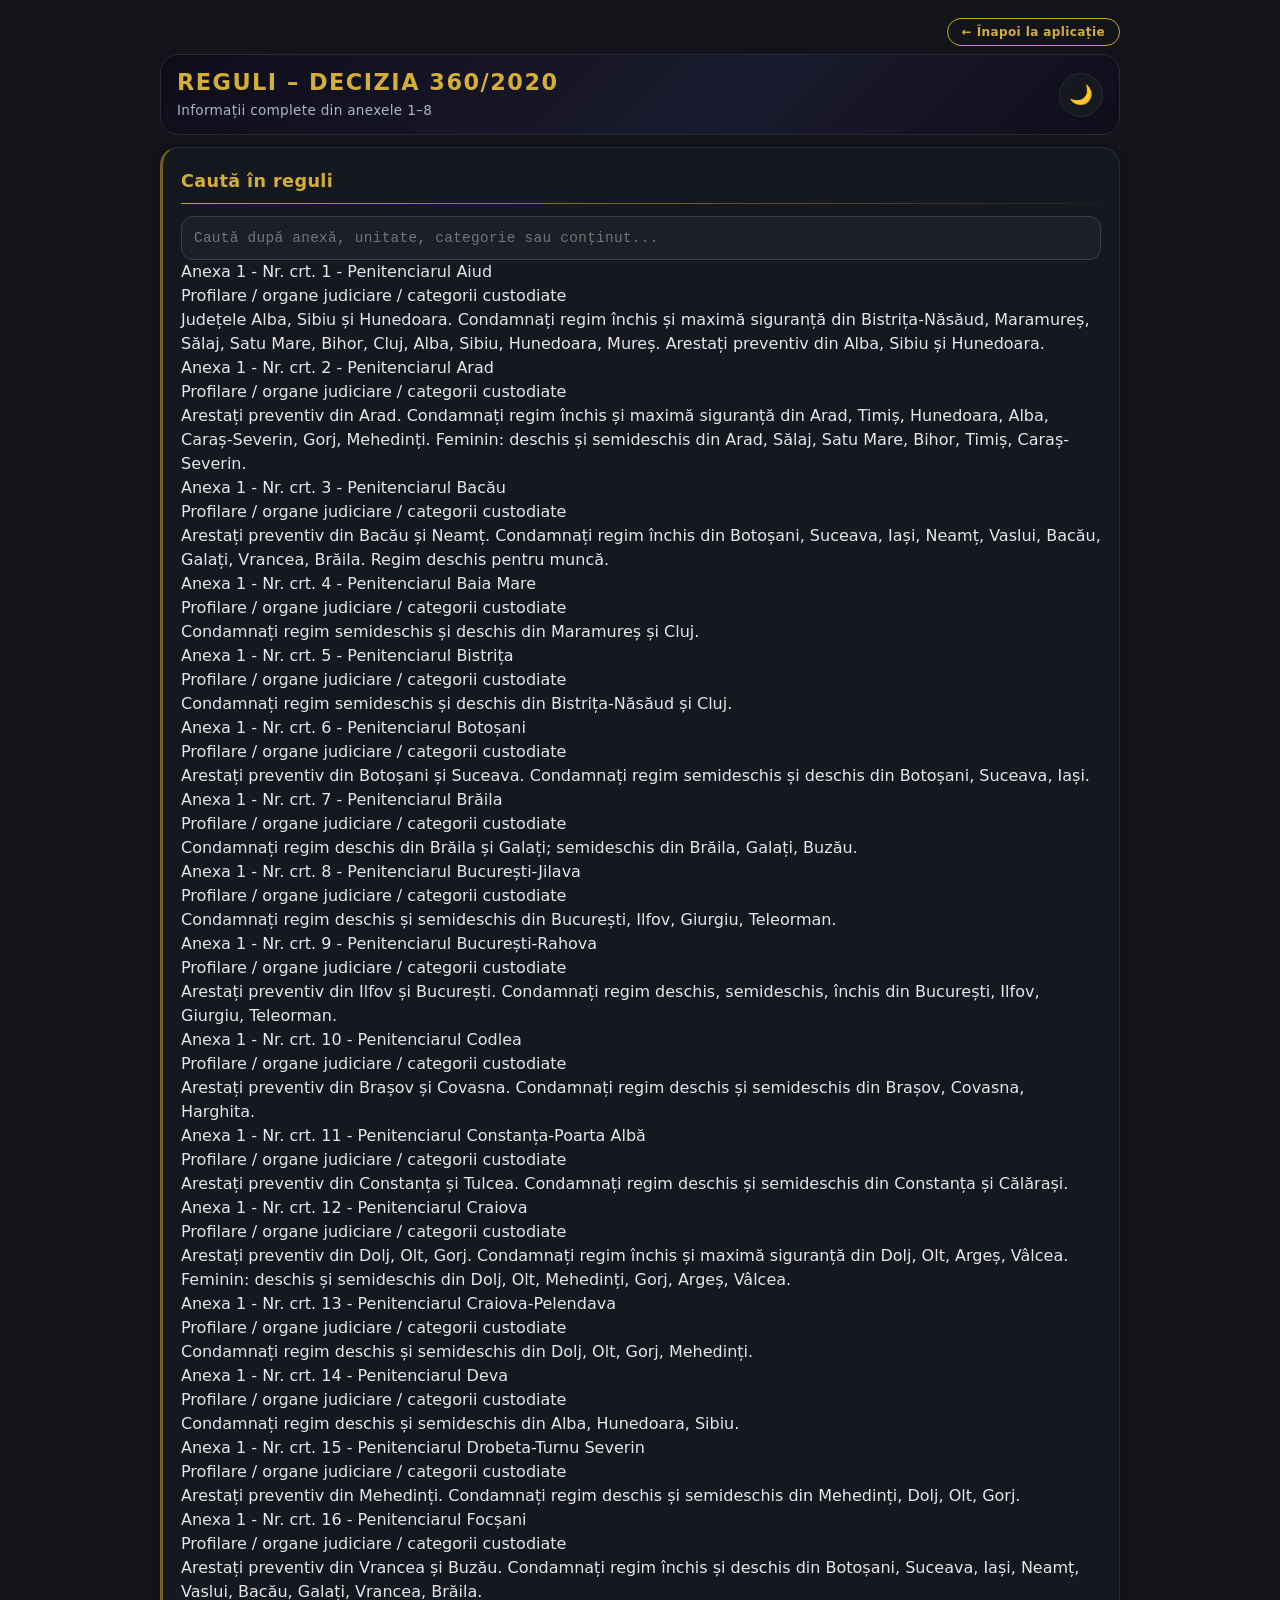
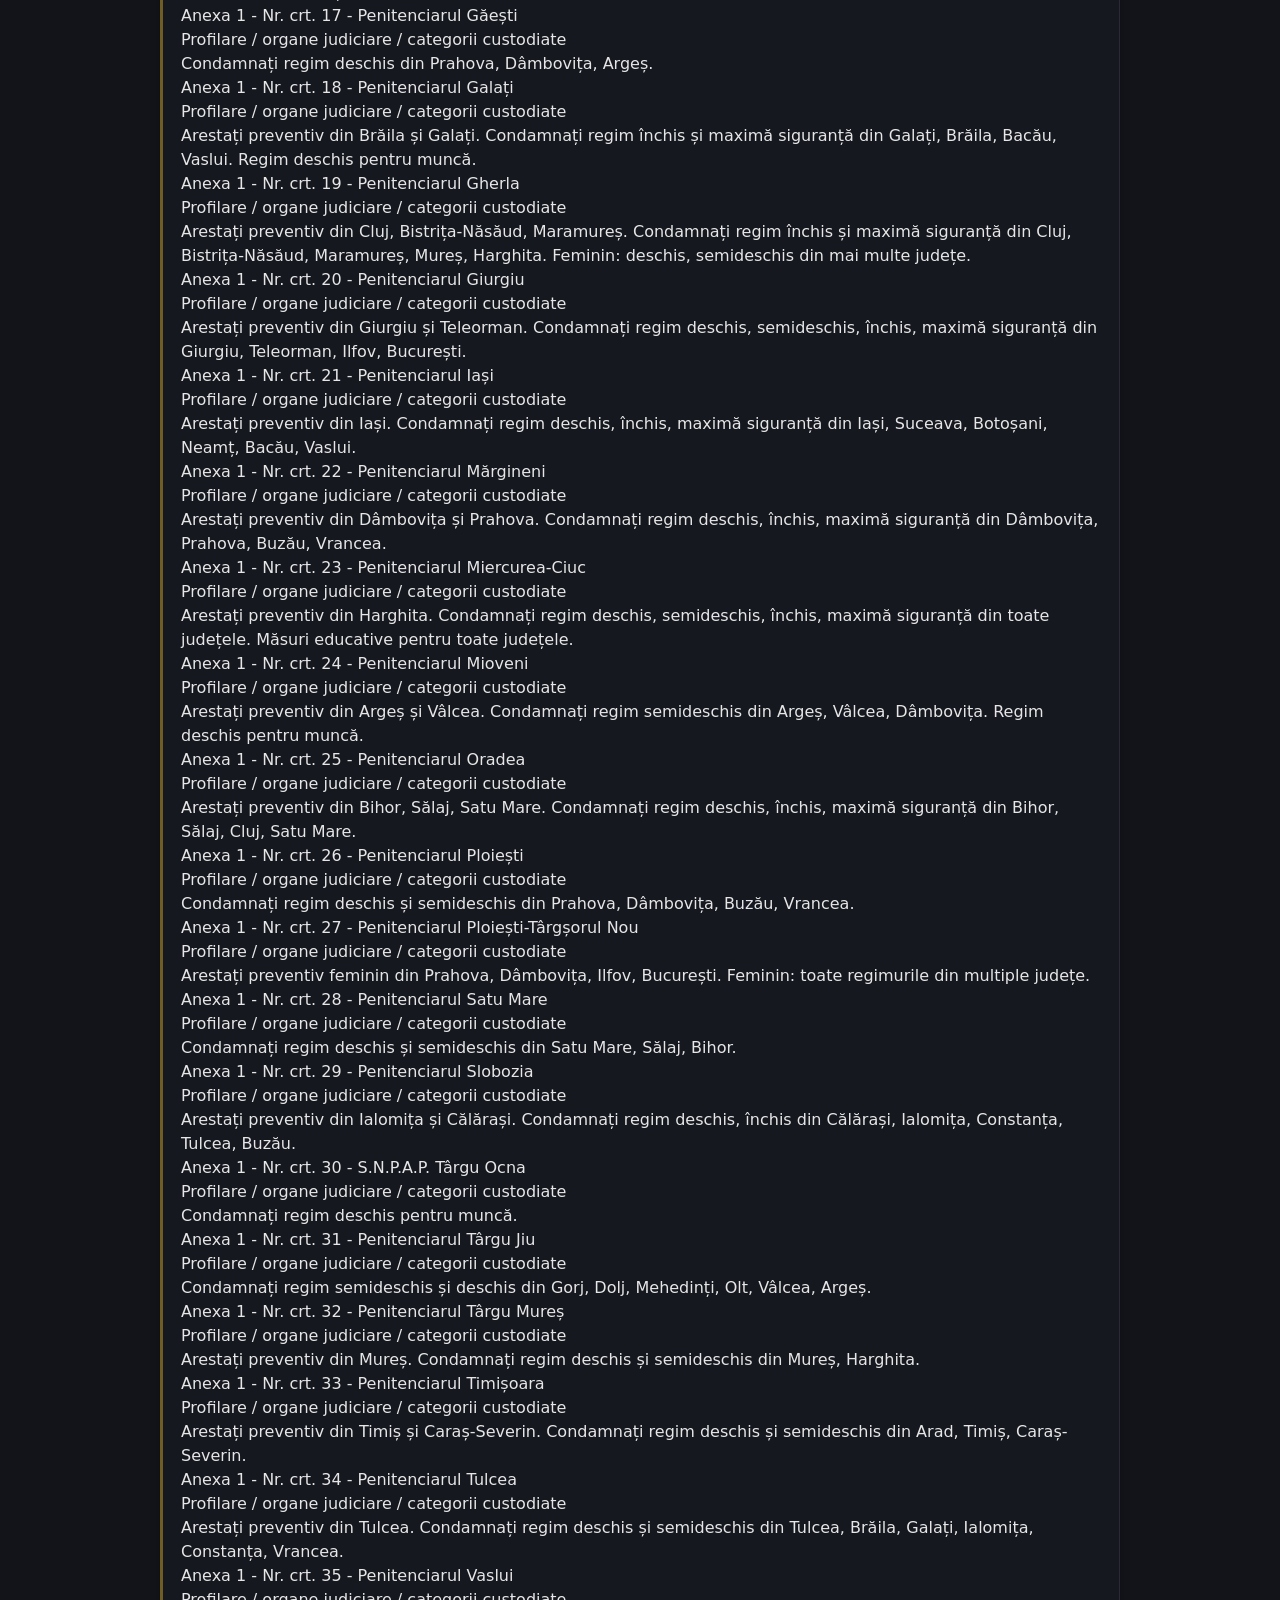
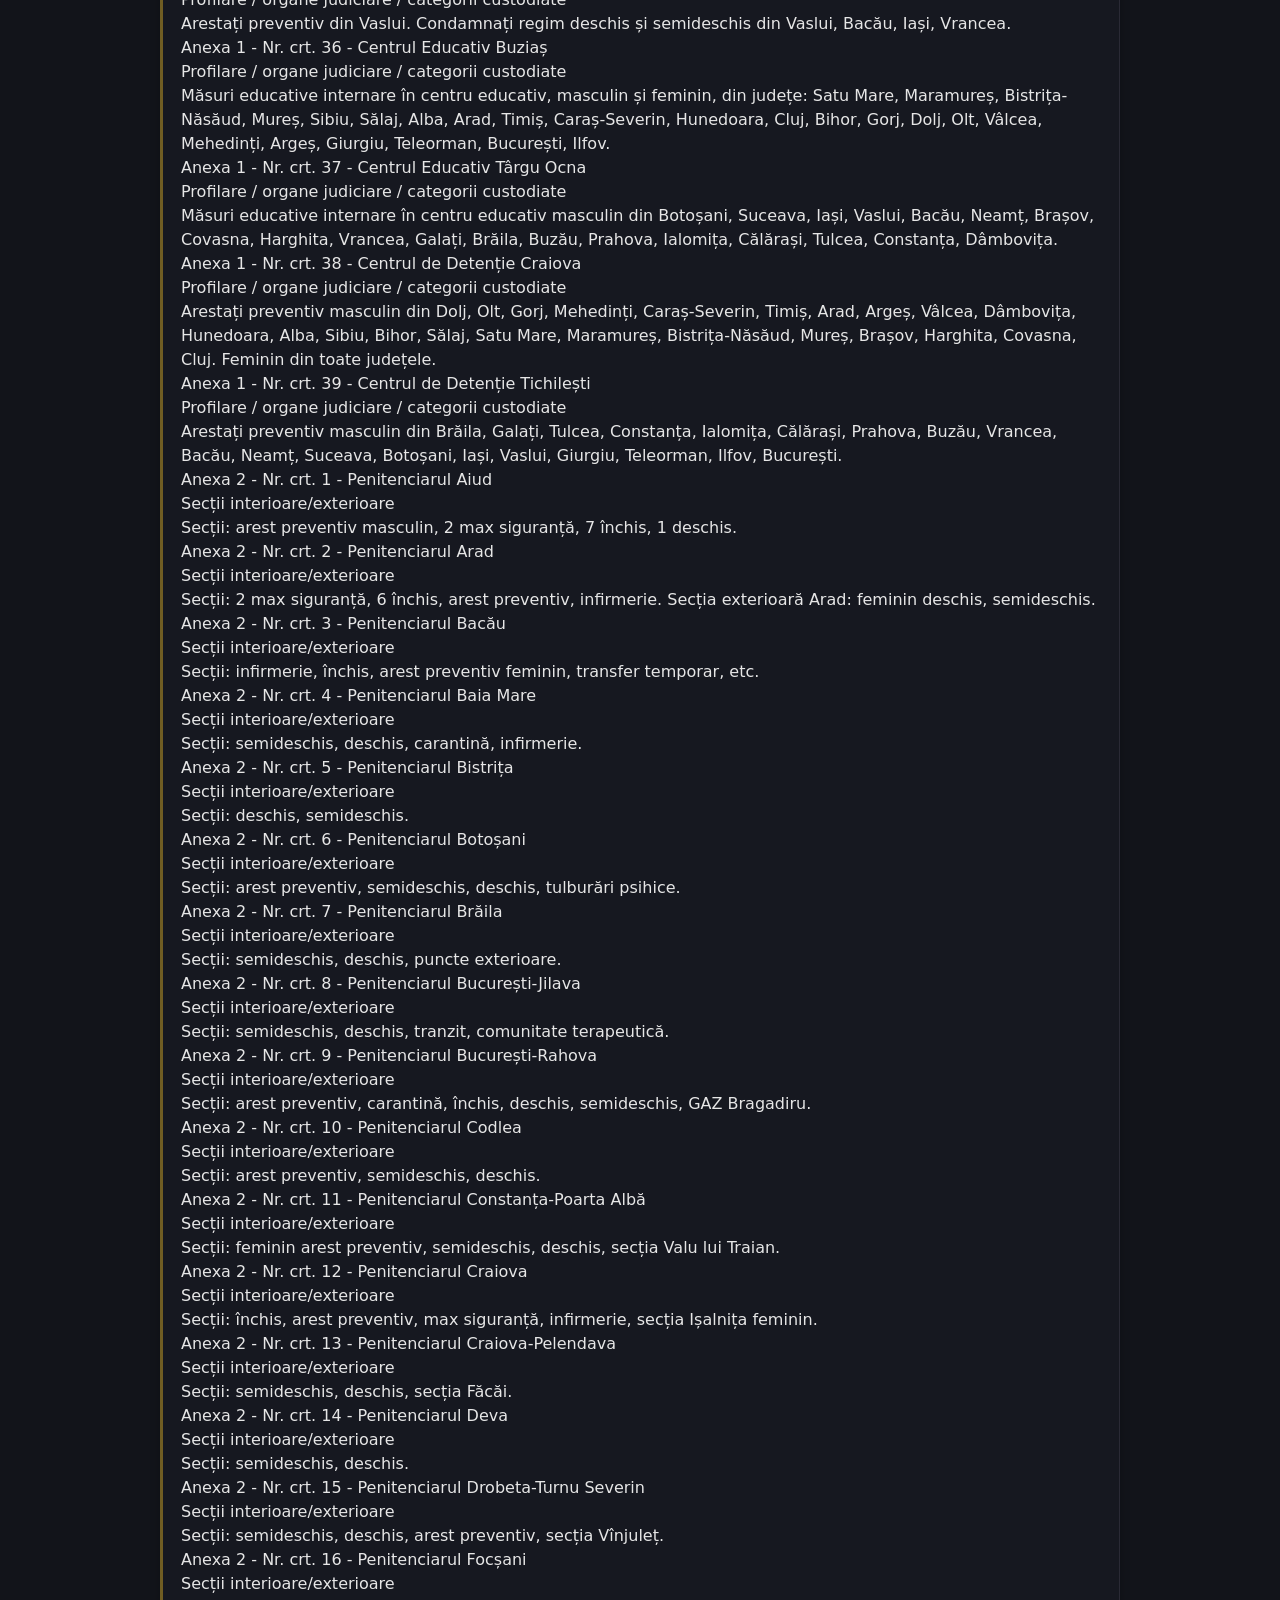
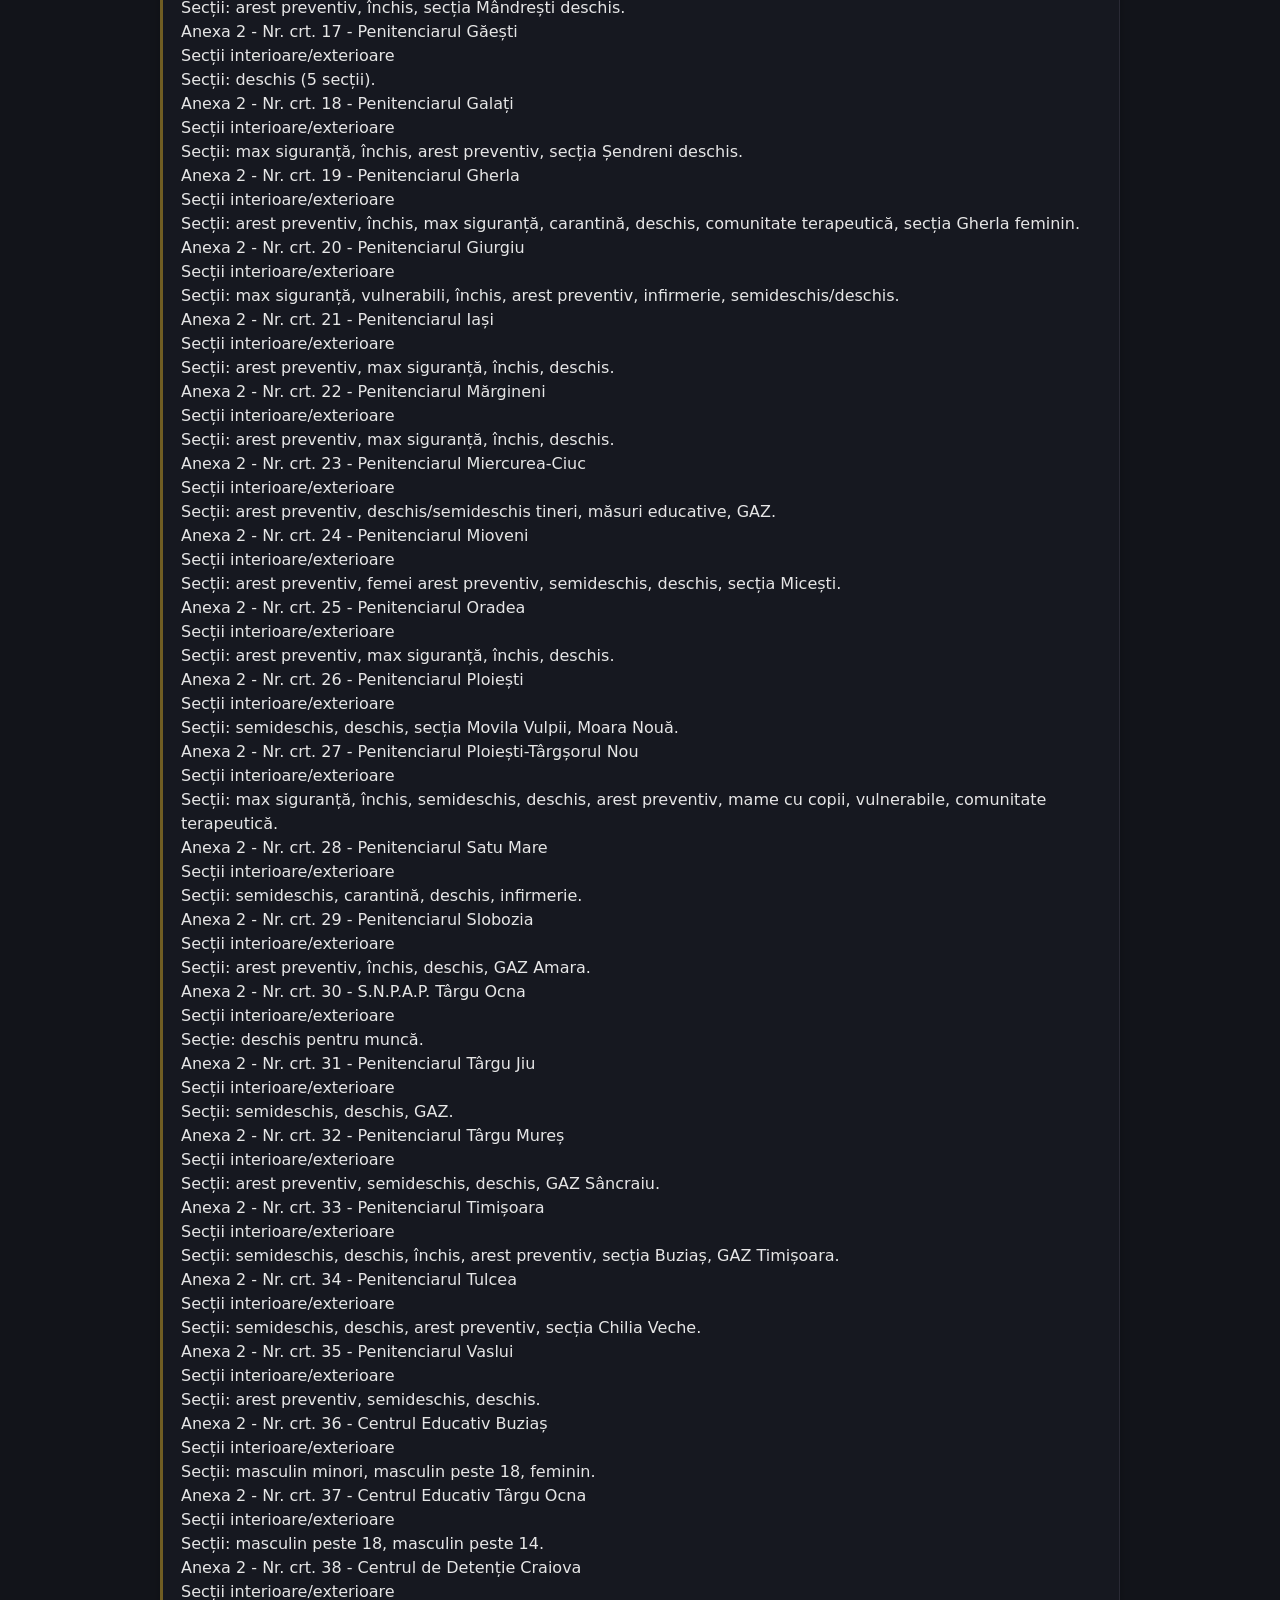
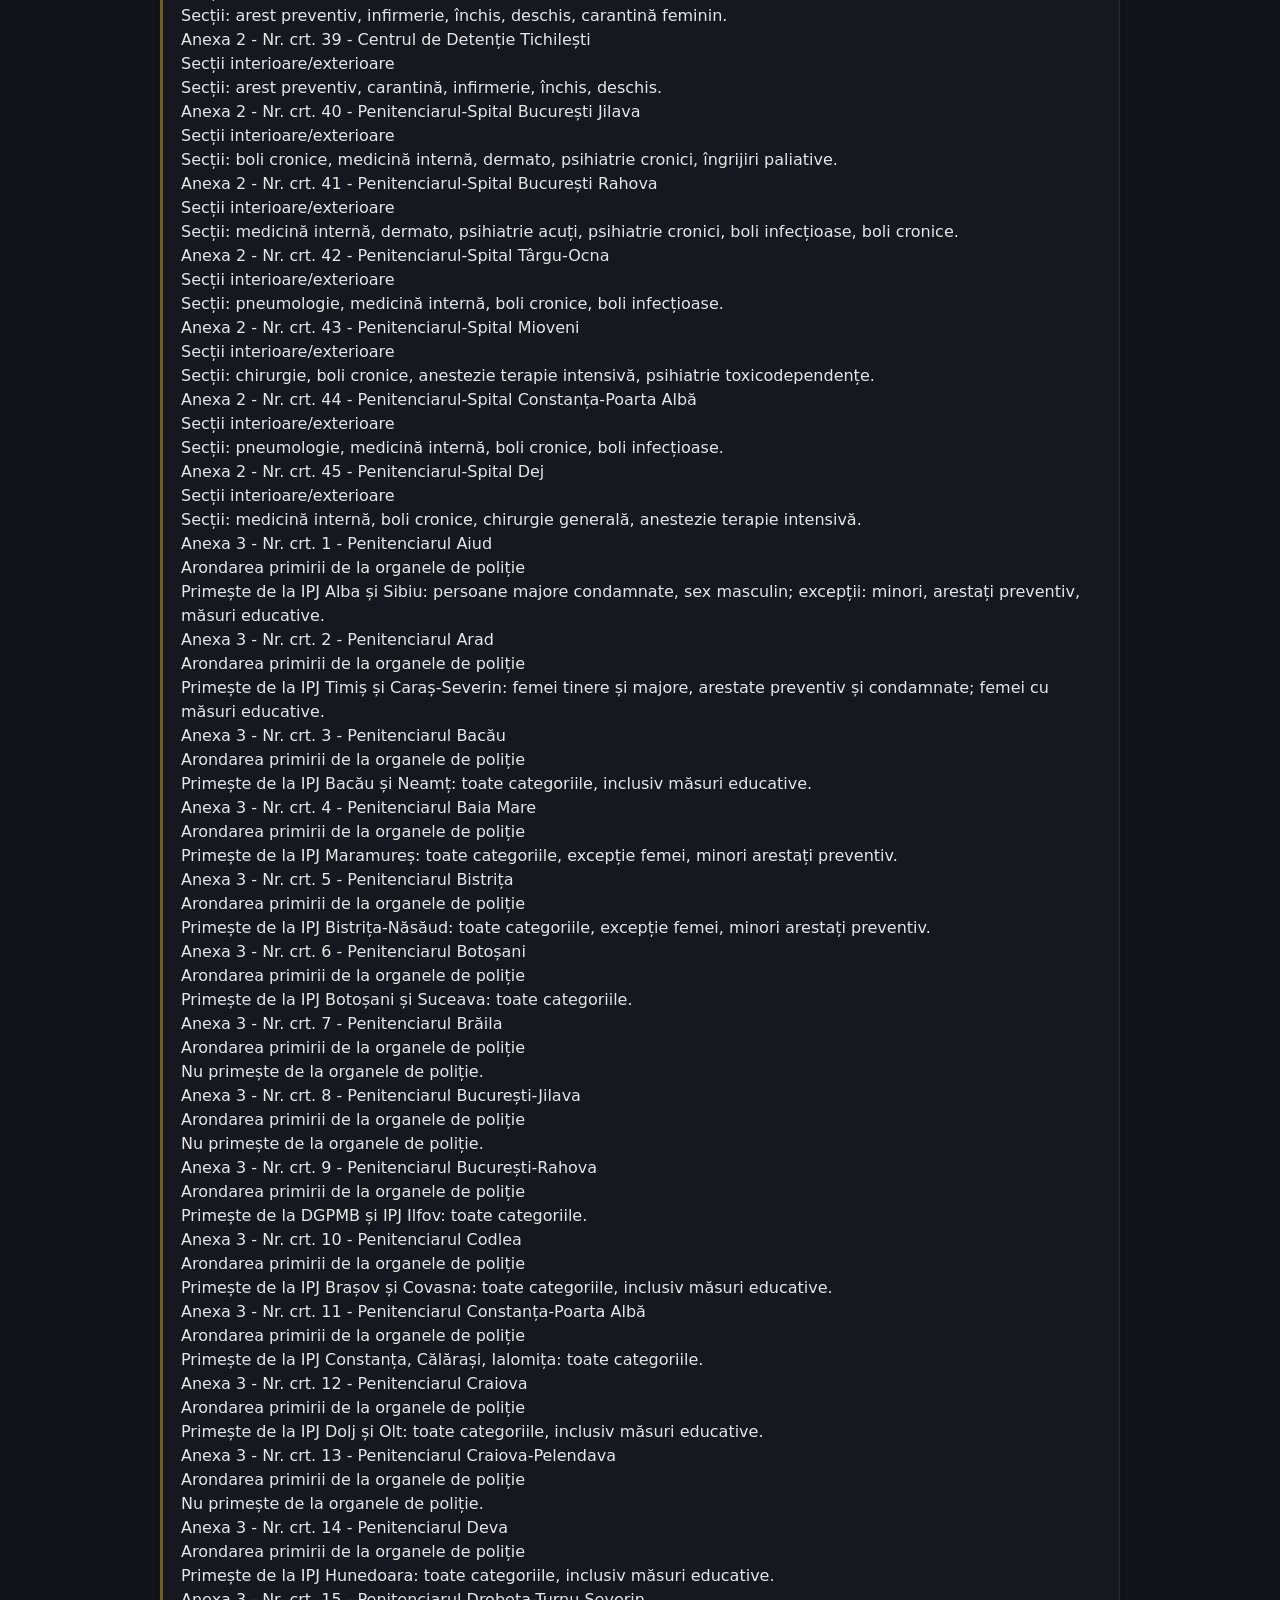
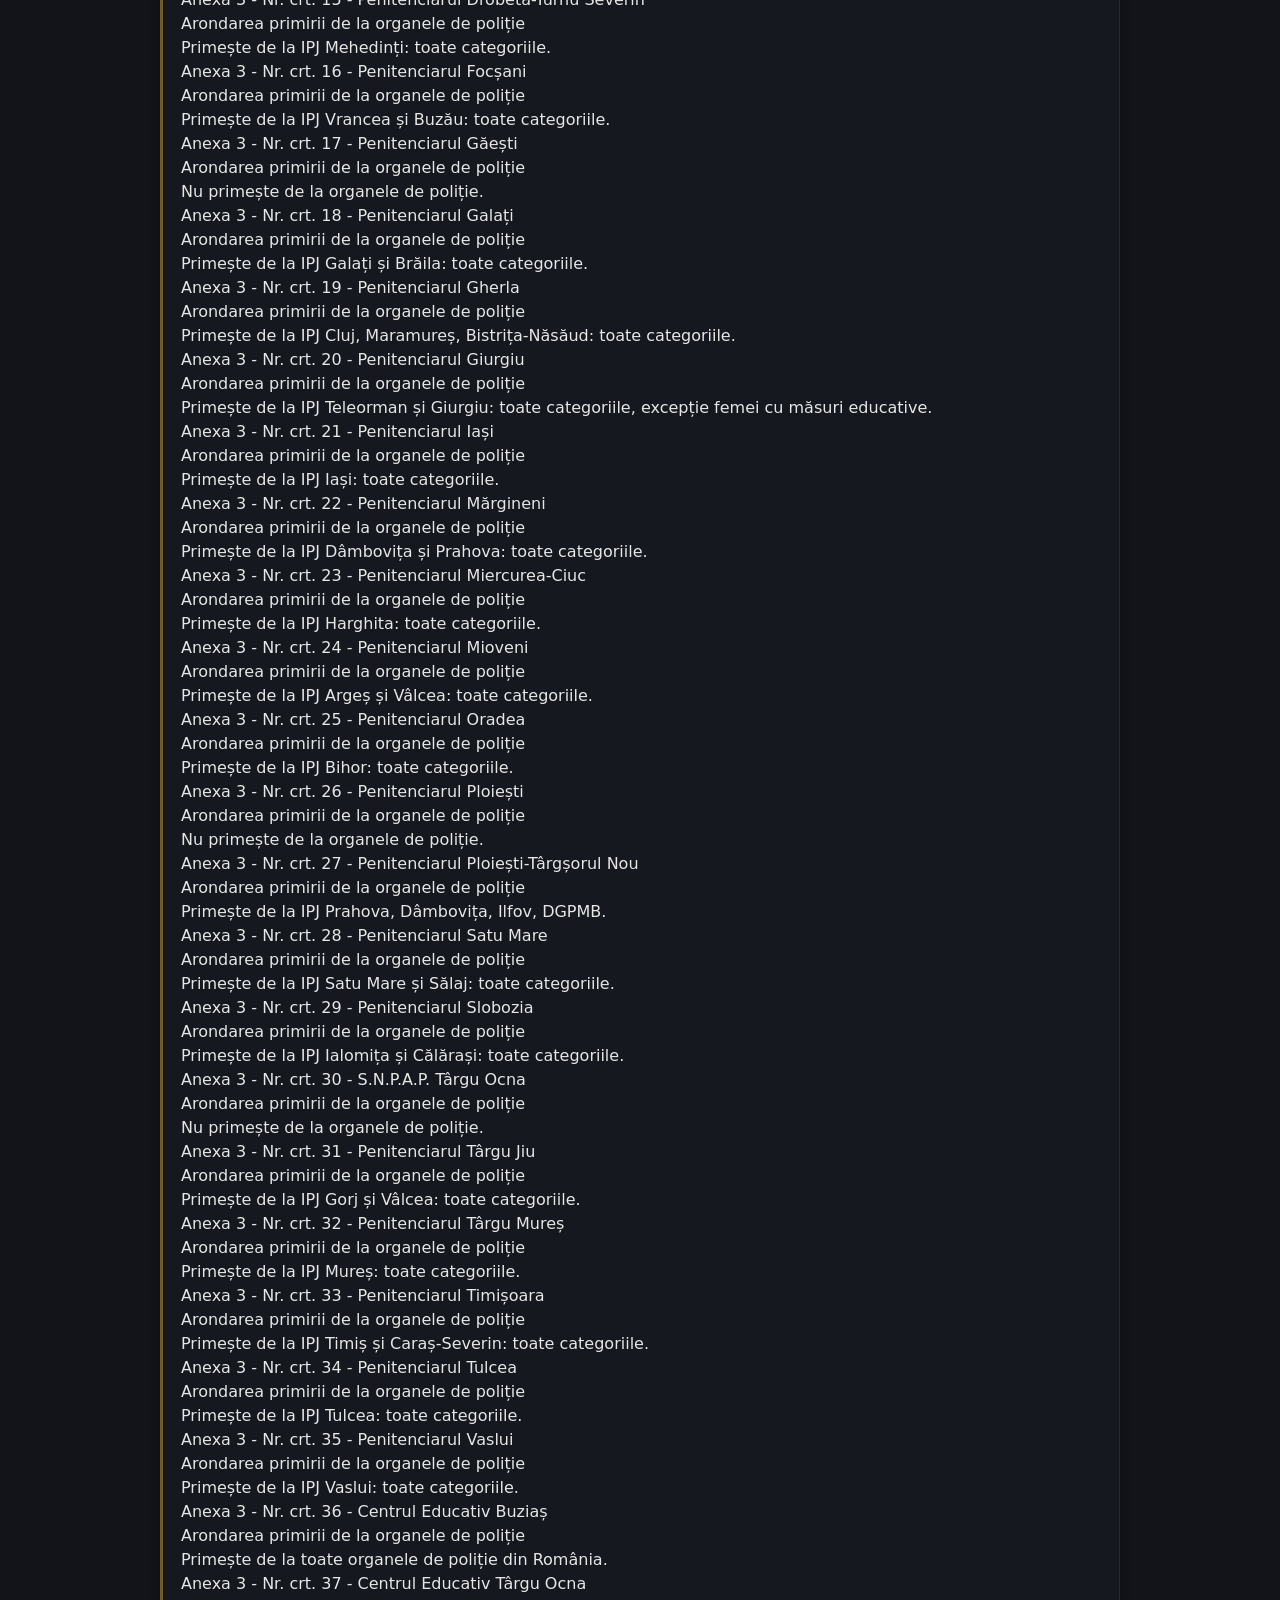
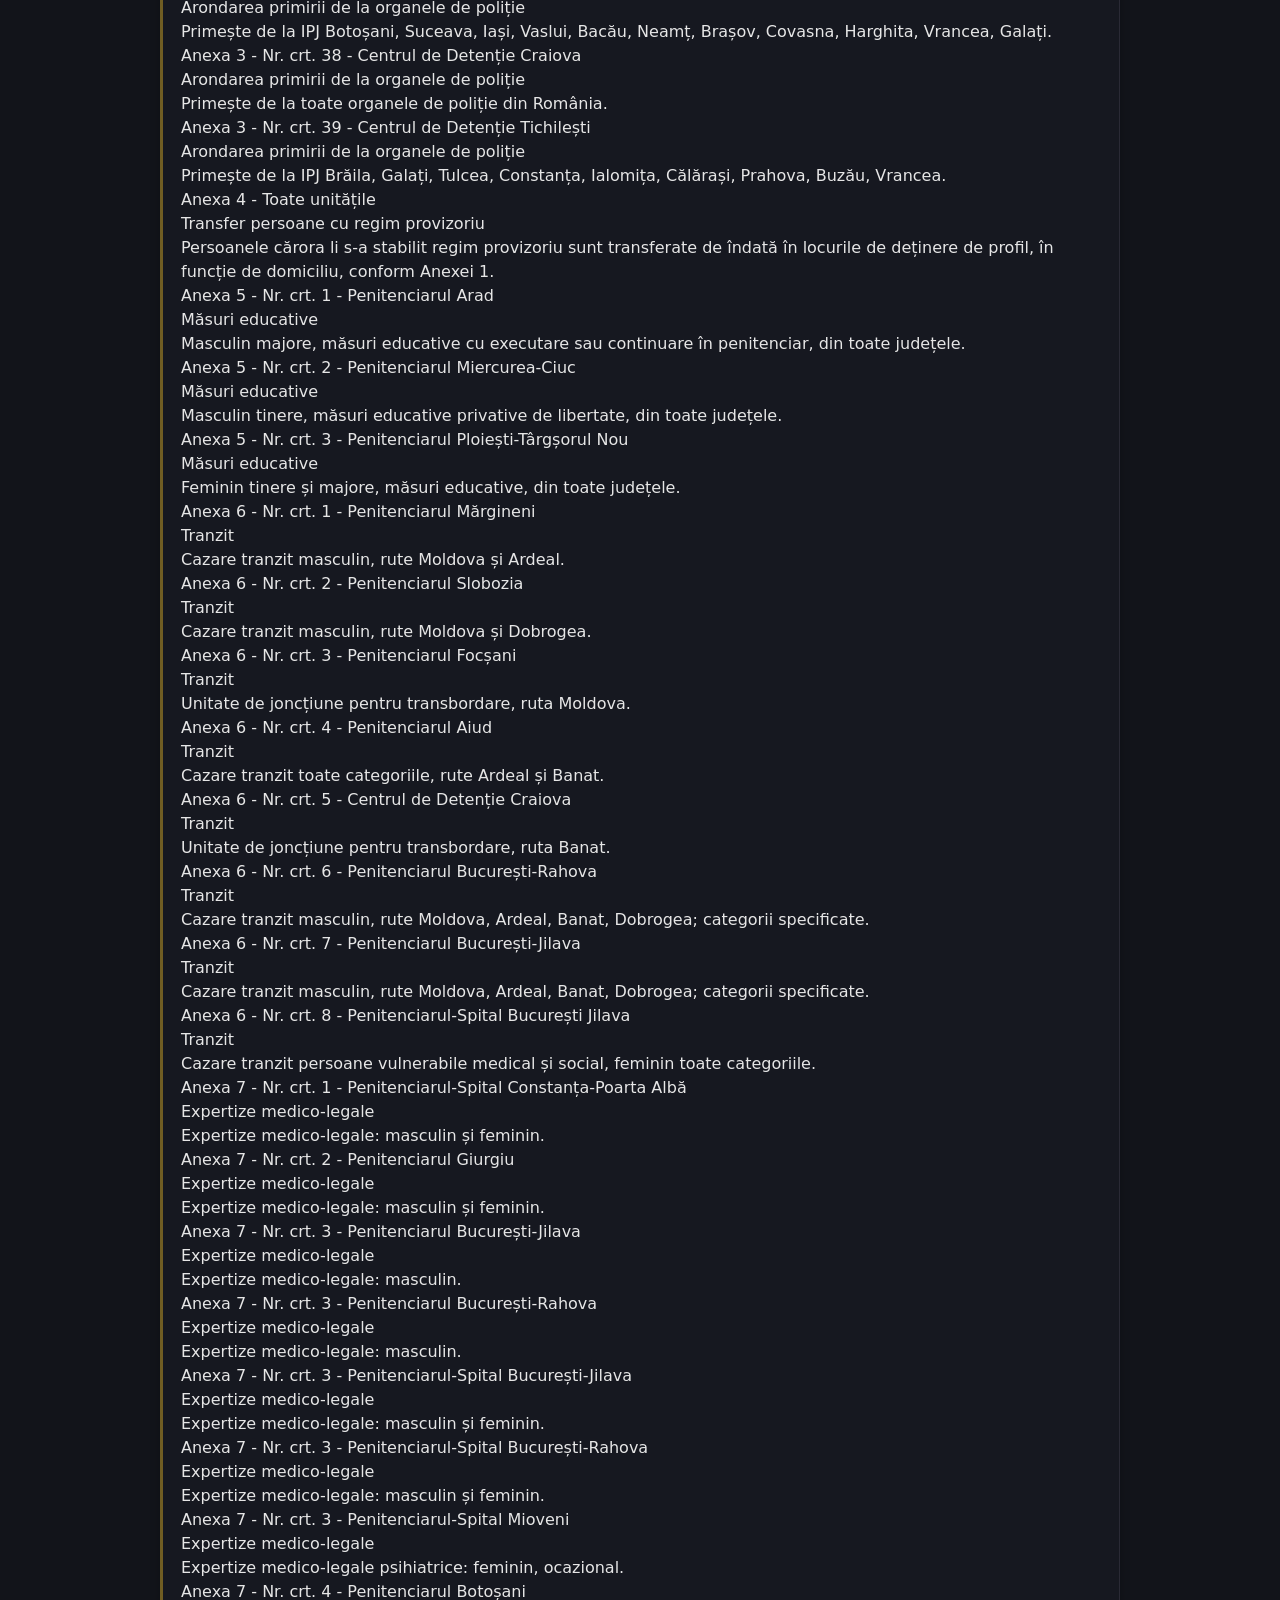
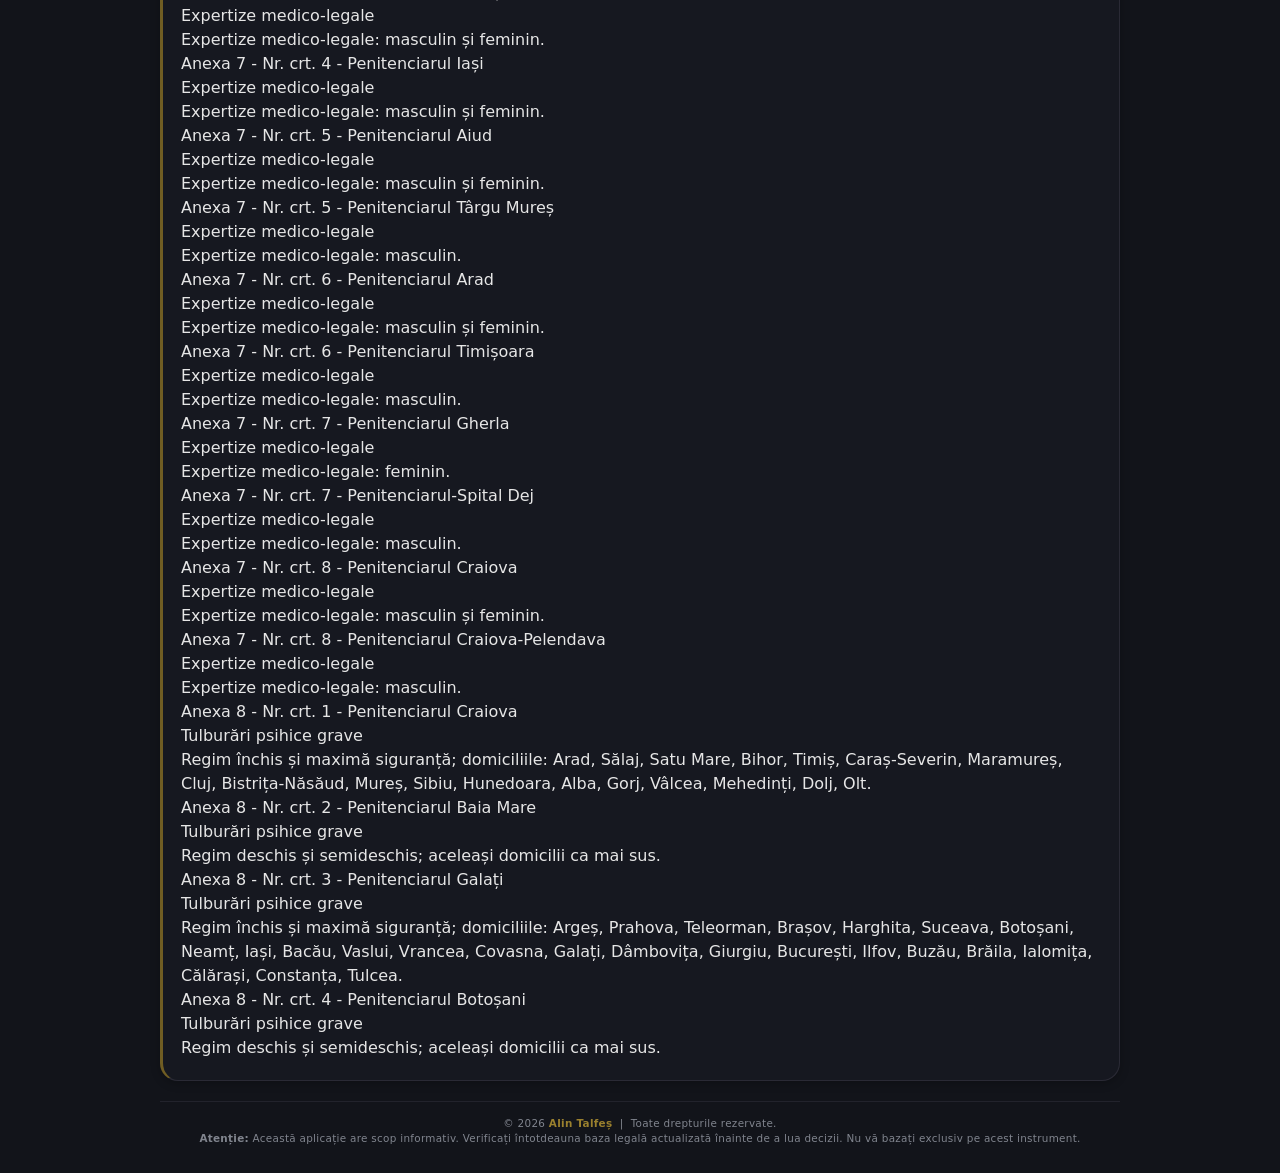
==== commit 73b8059b: "Update rules.html" ====
--- a/rules.html
+++ b/rules.html
@@ -5,60 +5,10 @@
     <meta name="viewport" content="width=device-width, initial-scale=1.0">
     <title>Reguli – Decizia 360/2020</title>
     <link rel="stylesheet" href="style.css">
-    <style>
-        .info-list {
-            display: flex;
-            flex-direction: column;
-            gap: 10px;
-            margin-top: 12px;
-        }
-        .info-item {
-            background: var(--input-bg);
-            border: 1px solid var(--border);
-            border-radius: var(--radius-md);
-            padding: 12px 16px;
-        }
-        .info-item .anexa {
-            font-weight: 700;
-            color: var(--gold-light);
-            margin-bottom: 4px;
-        }
-        .info-item .categorie {
-            font-size: 0.8rem;
-            color: var(--text-light);
-            margin-bottom: 6px;
-        }
-        .info-item .regula {
-            font-size: 0.9rem;
-            color: var(--text);
-            line-height: 1.6;
-        }
-        .search-box {
-            width: 100%;
-            padding: 10px 14px;
-            border: 1.5px solid var(--input-border);
-            border-radius: 12px;
-            background: var(--input-bg);
-            color: var(--text);
-            font-family: var(--font-mono);
-            font-size: 0.9rem;
-            margin-bottom: 12px;
-        }
-        .back-link {
-            display: inline-block;
-            margin-bottom: 12px;
-            color: var(--gold-light);
-            text-decoration: none;
-            font-weight: 600;
-            font-size: 0.85rem;
-        }
-        .back-link:hover {
-            text-decoration: underline;
-        }
-    </style>
 </head>
 <body>
     <div class="container">
+
         <div class="top-bar">
             <a href="index.html" class="top-link">← Înapoi la aplicație</a>
         </div>
@@ -81,20 +31,20 @@
 
         <footer class="footer">
             <p>
-                &copy; 2026 <a href="https://wa.me/alin.talfes" target="_blank" rel="noopener noreferrer" style="color:var(--gold-light); text-decoration:none; font-weight:600;">Alin Talfeș</a>
+                &copy; 2026 <a href="https://wa.me/alin.talfes" target="_blank" rel="noopener noreferrer">Alin Talfeș</a>
                 &nbsp;|&nbsp; Toate drepturile rezervate.
             </p>
-            <p style="margin-top:4px; font-size:0.65rem; opacity:0.7;">
-                <strong>Atenție:</strong> Această aplicație are scop informativ. 
-                Verificați întotdeauna baza legală actualizată înainte de a lua decizii. 
+            <p>
+                <strong>Atenție:</strong> Această aplicație are scop informativ.
+                Verificați întotdeauna baza legală actualizată înainte de a lua decizii.
                 Nu vă bazați exclusiv pe acest instrument.
             </p>
         </footer>
+
     </div>
 
     <script>
         (function() {
-            // Temă light/dark
             const themeToggle = document.getElementById('themeToggle');
             function toggleTheme() {
                 document.body.classList.toggle('light');
@@ -111,7 +61,6 @@
             }
             themeToggle.addEventListener('click', toggleTheme);
 
-            // Datele din anexe (același array ca în index.html)
             const INFO_ANEXE = [
                 { anexa: '1', nr: '1', unitate: 'Penitenciarul Aiud', categorie: 'Profilare / organe judiciare / categorii custodiate', regula: 'Județele Alba, Sibiu și Hunedoara. Condamnați regim închis și maximă siguranță din Bistrița-Năsăud, Maramureș, Sălaj, Satu Mare, Bihor, Cluj, Alba, Sibiu, Hunedoara, Mureș. Arestați preventiv din Alba, Sibiu și Hunedoara.' },
                 { anexa: '1', nr: '2', unitate: 'Penitenciarul Arad', categorie: 'Profilare / organe judiciare / categorii custodiate', regula: 'Arestați preventiv din Arad. Condamnați regim închis și maximă siguranță din Arad, Timiș, Hunedoara, Alba, Caraș-Severin, Gorj, Mehedinți. Feminin: deschis și semideschis din Arad, Sălaj, Satu Mare, Bihor, Timiș, Caraș-Severin.' },
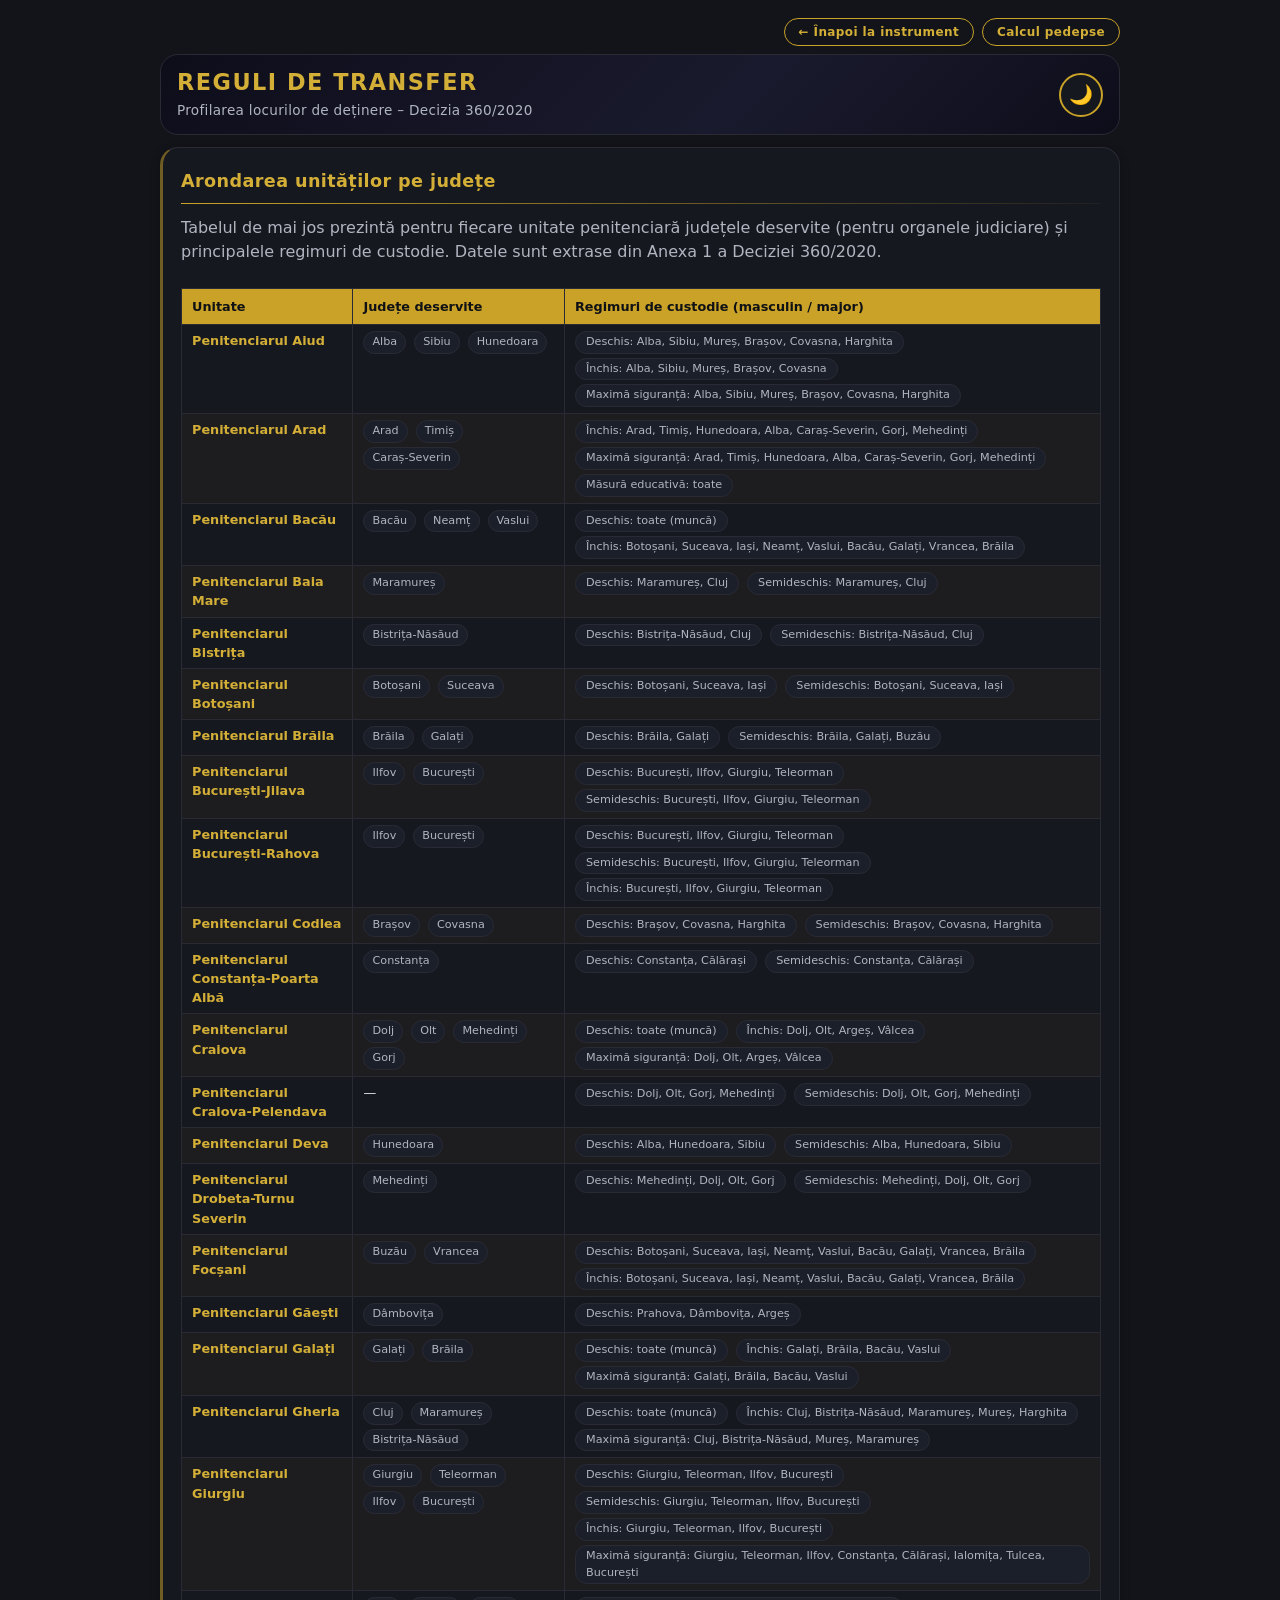
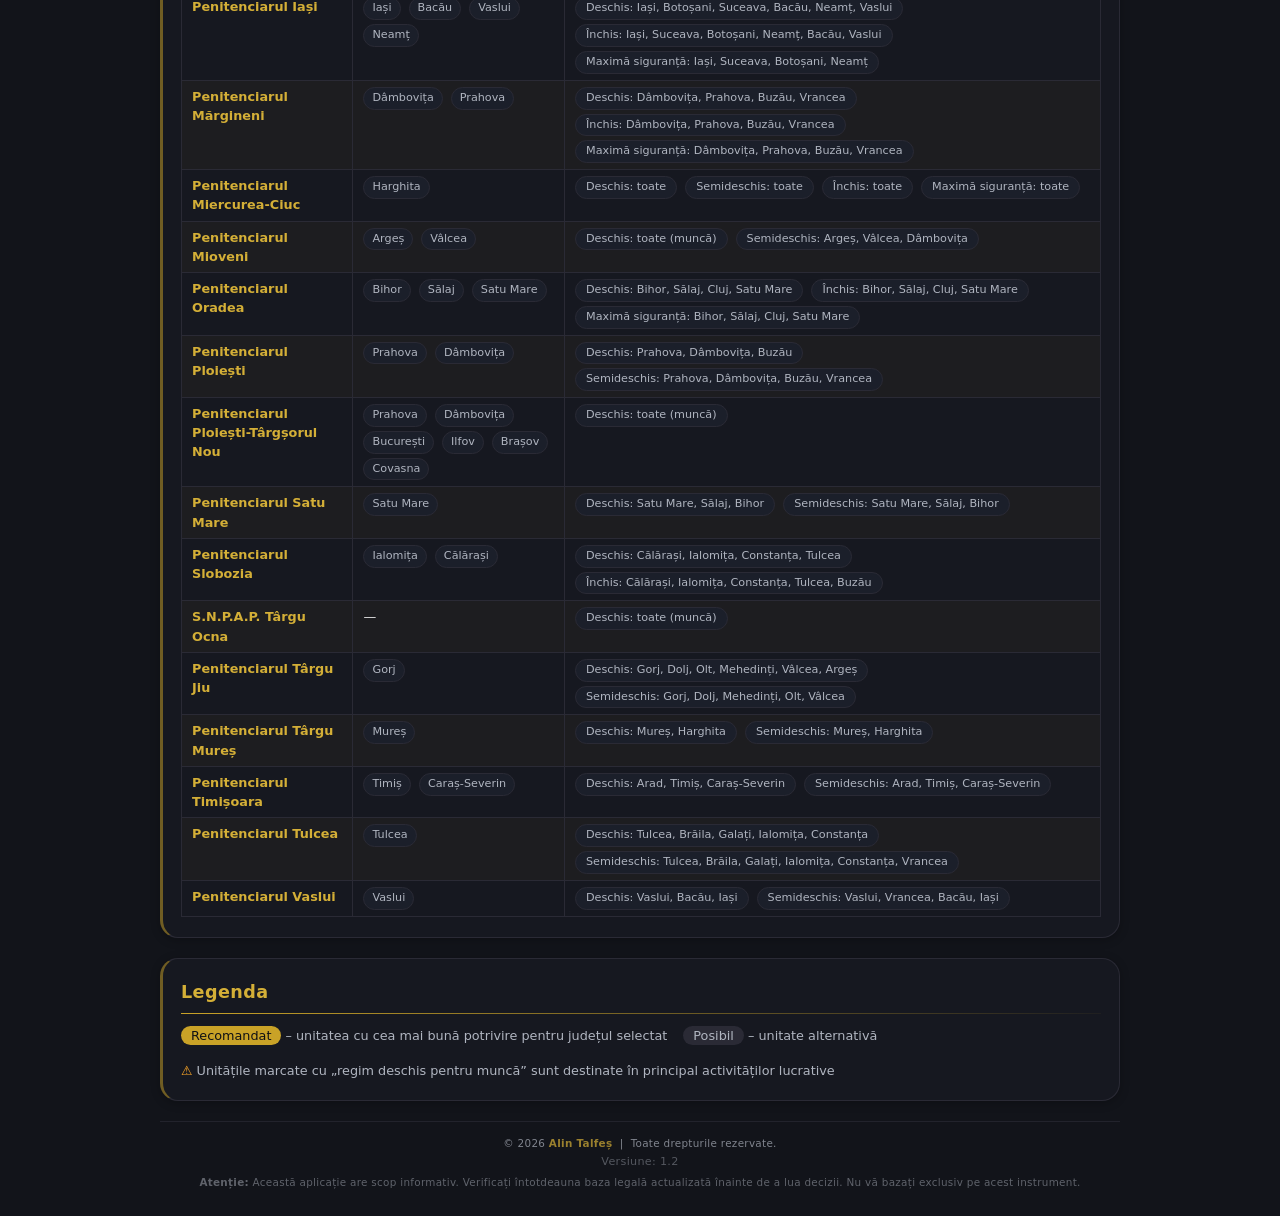
==== commit 4b684fb7: "Update rules.html" ====
--- a/rules.html
+++ b/rules.html
@@ -3,55 +3,287 @@
 <head>
     <meta charset="UTF-8">
     <meta name="viewport" content="width=device-width, initial-scale=1.0">
-    <title>Reguli – Decizia 360/2020</title>
+    <title>Regulile de transfer – Decizia 360/2020</title>
     <link rel="stylesheet" href="style.css">
+    <style>
+        /* Stiluri suplimentare specifice paginii rules */
+        .rules-table {
+            width: 100%;
+            border-collapse: collapse;
+            font-size: 0.8rem;
+            margin-top: 12px;
+        }
+        .rules-table th {
+            background: var(--gold);
+            color: #0F1115;
+            font-weight: 700;
+            padding: 8px 10px;
+            text-align: left;
+            border: 1px solid var(--border);
+        }
+        .rules-table td {
+            padding: 6px 10px;
+            border: 1px solid var(--border);
+            vertical-align: top;
+            color: var(--text);
+        }
+        .rules-table tr:nth-child(even) {
+            background: rgba(201, 162, 39, 0.04);
+        }
+        .rules-table tr:hover {
+            background: rgba(201, 162, 39, 0.08);
+        }
+        .rules-table .judete-list {
+            display: flex;
+            flex-wrap: wrap;
+            gap: 4px 8px;
+        }
+        .rules-table .judete-list .judet-tag {
+            background: var(--input-bg);
+            padding: 2px 8px;
+            border-radius: 12px;
+            font-size: 0.7rem;
+            border: 1px solid var(--border);
+            color: var(--text-light);
+        }
+        .rules-table .unitate-nume {
+            font-weight: 600;
+            color: var(--gold-light);
+        }
+        .rules-table .regim-label {
+            font-weight: 600;
+            color: var(--text-light);
+            font-size: 0.7rem;
+            text-transform: uppercase;
+        }
+        .back-link {
+            display: inline-block;
+            margin-bottom: 16px;
+            padding: 8px 20px;
+            background: var(--gold);
+            color: #0F1115;
+            text-decoration: none;
+            border-radius: var(--radius-md);
+            font-weight: 600;
+            transition: all 0.2s;
+        }
+        .back-link:hover {
+            background: var(--gold-light);
+            transform: translateY(-2px);
+            box-shadow: 0 4px 12px rgba(201, 162, 39, 0.3);
+        }
+        .section-title {
+            font-size: 1.2rem;
+            font-weight: 700;
+            color: var(--gold-light);
+            margin: 20px 0 10px 0;
+            padding-bottom: 6px;
+            border-bottom: 1px solid var(--border);
+        }
+        .rules-container {
+            overflow-x: auto;
+        }
+        @media (max-width: 700px) {
+            .rules-table {
+                font-size: 0.7rem;
+            }
+            .rules-table th,
+            .rules-table td {
+                padding: 4px 6px;
+            }
+        }
+    </style>
 </head>
 <body>
     <div class="container">
 
+        <!-- ========== BARĂ DE SUS ========== -->
         <div class="top-bar">
-            <a href="index.html" class="top-link">← Înapoi la aplicație</a>
+            <a href="index.html" class="top-link">← Înapoi la instrument</a>
+            <a href="https://alintalfes-glitch.github.io/calcul-pedeapsa/" target="_blank" class="top-link">Calcul pedepse</a>
         </div>
 
+        <!-- ========== HEADER ========== -->
         <header class="header">
             <div class="header-inner">
-                <h1>REGULI – DECIZIA 360/2020</h1>
-                <div class="subtitle">Informații complete din anexele 1–8</div>
+                <h1>REGULI DE TRANSFER</h1>
+                <div class="subtitle">Profilarea locurilor de deținere – Decizia 360/2020</div>
             </div>
             <div class="header-actions">
                 <button id="themeToggle" aria-label="Schimbă tema">🌙</button>
             </div>
         </header>
 
+        <!-- ========== CARD PRINCIPAL ========== -->
         <div class="card">
-            <h3>Caută în reguli</h3>
-            <input type="text" id="searchInput" class="search-box" placeholder="Caută după anexă, unitate, categorie sau conținut...">
-            <div class="info-list" id="infoList"></div>
+            <h3>Arondarea unităților pe județe</h3>
+            <p style="color:var(--text-light); margin-bottom:12px;">
+                Tabelul de mai jos prezintă pentru fiecare unitate penitenciară județele deservite (pentru organele judiciare) și principalele regimuri de custodie.
+                Datele sunt extrase din Anexa 1 a Deciziei 360/2020.
+            </p>
+
+            <div class="rules-container">
+                <table class="rules-table" id="rulesTable">
+                    <thead>
+                        <tr>
+                            <th>Unitate</th>
+                            <th>Județe deservite</th>
+                            <th>Regimuri de custodie (masculin / major)</th>
+                        </tr>
+                    </thead>
+                    <tbody id="rulesBody">
+                        <!-- Populat de JavaScript -->
+                    </tbody>
+                </table>
+            </div>
         </div>
 
+        <!-- ========== CARD CU DETALII ========== -->
+        <div class="card">
+            <h3>Legenda</h3>
+            <div style="display:flex; flex-wrap:wrap; gap:16px; font-size:0.8rem; color:var(--text-light);">
+                <span><span style="background:var(--gold); color:#0F1115; padding:2px 10px; border-radius:12px;">Recomandat</span> – unitatea cu cea mai bună potrivire pentru județul selectat</span>
+                <span><span style="background:var(--border); color:var(--text-light); padding:2px 10px; border-radius:12px;">Posibil</span> – unitate alternativă</span>
+                <span><span style="color:var(--warning);">⚠️</span> Unitățile marcate cu „regim deschis pentru muncă” sunt destinate în principal activităților lucrative</span>
+            </div>
+        </div>
+
+        <!-- ========== FOOTER ========== -->
         <footer class="footer">
             <p>
-                &copy; 2026 <a href="https://wa.me/alin.talfes" target="_blank" rel="noopener noreferrer">Alin Talfeș</a>
+                &copy; 2026 <a href="https://wa.me/alin.talfes" target="_blank" rel="noopener noreferrer" style="color:var(--gold-light); text-decoration:none; font-weight:600;">Alin Talfeș</a>
                 &nbsp;|&nbsp; Toate drepturile rezervate.
+                <br>
+                <span id="versionDisplay" style="font-size:0.7rem; opacity:0.6;">Versiune: încărcare...</span>
             </p>
-            <p>
-                <strong>Atenție:</strong> Această aplicație are scop informativ.
-                Verificați întotdeauna baza legală actualizată înainte de a lua decizii.
+            <p style="margin-top:4px; font-size:0.65rem; opacity:0.7;">
+                <strong>Atenție:</strong> Această aplicație are scop informativ. 
+                Verificați întotdeauna baza legală actualizată înainte de a lua decizii. 
                 Nu vă bazați exclusiv pe acest instrument.
             </p>
         </footer>
 
     </div>
 
+    <!-- ========== SCRIPTS ========== -->
+    <script src="rules.js"></script>
     <script>
         (function() {
+            // ============================================================
+            // 0. ÎNCĂRCARE VERSIUNE DIN version.json
+            // ============================================================
+            const versionDisplay = document.getElementById('versionDisplay');
+            fetch('version.json')
+                .then(response => {
+                    if (!response.ok) throw new Error('version.json not found');
+                    return response.json();
+                })
+                .then(data => {
+                    if (data.version) {
+                        versionDisplay.textContent = 'Versiune: ' + data.version;
+                    } else {
+                        versionDisplay.textContent = 'Versiune: necunoscută';
+                    }
+                })
+                .catch(() => {
+                    versionDisplay.textContent = 'Versiune: neîncărcată';
+                });
+
+            // ============================================================
+            // 1. POPULARE TABEL CU UNITĂȚI
+            // ============================================================
+            const tbody = document.getElementById('rulesBody');
+
+            // Filtrăm unitățile care sunt spitale, centre educative/detenție (le excludem pentru claritate)
+            const unitatiRelevante = UNITATI.filter(u => !u.spital && !u.educativ && !u.detentie);
+
+            unitatiRelevante.forEach(u => {
+                const tr = document.createElement('tr');
+
+                // Nume unitate
+                const tdNume = document.createElement('td');
+                tdNume.innerHTML = `<span class="unitate-nume">${u.nume}</span>`;
+                tr.appendChild(tdNume);
+
+                // Județe deservite
+                const tdJudete = document.createElement('td');
+                const judeteList = document.createElement('div');
+                judeteList.className = 'judete-list';
+                if (u.judeteDeservite && u.judeteDeservite.length > 0) {
+                    u.judeteDeservite.forEach(j => {
+                        const span = document.createElement('span');
+                        span.className = 'judet-tag';
+                        span.textContent = j;
+                        judeteList.appendChild(span);
+                    });
+                } else {
+                    judeteList.textContent = '—';
+                }
+                tdJudete.appendChild(judeteList);
+                tr.appendChild(tdJudete);
+
+                // Regimuri de custodie (masculin / major)
+                const tdRegim = document.createElement('td');
+                const regimDiv = document.createElement('div');
+                regimDiv.style.display = 'flex';
+                regimDiv.style.flexWrap = 'wrap';
+                regimDiv.style.gap = '4px 8px';
+
+                const regimuri = u.custodie?.masculin?.major || {};
+                const regimMap = {
+                    'deschis': 'Deschis',
+                    'semideschis': 'Semideschis',
+                    'inchis': 'Închis',
+                    'maxima': 'Maximă siguranță',
+                    'masura_educativa_penitenciar': 'Măsură educativă'
+                };
+
+                let hasRegim = false;
+                for (const [key, label] of Object.entries(regimMap)) {
+                    const judete = regimuri[key];
+                    if (judete && Array.isArray(judete) && judete.length > 0) {
+                        hasRegim = true;
+                        const span = document.createElement('span');
+                        span.style.cssText = `
+                            background: var(--input-bg);
+                            padding: 2px 10px;
+                            border-radius: 12px;
+                            border: 1px solid var(--border);
+                            font-size: 0.7rem;
+                            color: var(--text-light);
+                        `;
+                        let judeteStr = judete.includes('toate') ? 'toate' : judete.includes('toate_munca') ? 'toate (muncă)' : judete.join(', ');
+                        span.textContent = `${label}: ${judeteStr}`;
+                        regimDiv.appendChild(span);
+                    }
+                }
+
+                // Dacă nu are regimuri, afișăm un mesaj
+                if (!hasRegim) {
+                    const span = document.createElement('span');
+                    span.textContent = '—';
+                    span.style.color = 'var(--text-light)';
+                    regimDiv.appendChild(span);
+                }
+
+                tdRegim.appendChild(regimDiv);
+                tr.appendChild(tdRegim);
+
+                tbody.appendChild(tr);
+            });
+
+            // ============================================================
+            // 2. LIGHT / DARK TOGGLE
+            // ============================================================
             const themeToggle = document.getElementById('themeToggle');
+
             function toggleTheme() {
                 document.body.classList.toggle('light');
                 const isLight = document.body.classList.contains('light');
                 themeToggle.textContent = isLight ? '☀' : '🌙';
                 localStorage.setItem('theme', isLight ? 'light' : 'dark');
             }
+
             const savedTheme = localStorage.getItem('theme');
             if (savedTheme === 'light') {
                 document.body.classList.add('light');
@@ -59,189 +291,9 @@
             } else {
                 themeToggle.textContent = '🌙';
             }
+
             themeToggle.addEventListener('click', toggleTheme);
 
-            const INFO_ANEXE = [
-                { anexa: '1', nr: '1', unitate: 'Penitenciarul Aiud', categorie: 'Profilare / organe judiciare / categorii custodiate', regula: 'Județele Alba, Sibiu și Hunedoara. Condamnați regim închis și maximă siguranță din Bistrița-Năsăud, Maramureș, Sălaj, Satu Mare, Bihor, Cluj, Alba, Sibiu, Hunedoara, Mureș. Arestați preventiv din Alba, Sibiu și Hunedoara.' },
-                { anexa: '1', nr: '2', unitate: 'Penitenciarul Arad', categorie: 'Profilare / organe judiciare / categorii custodiate', regula: 'Arestați preventiv din Arad. Condamnați regim închis și maximă siguranță din Arad, Timiș, Hunedoara, Alba, Caraș-Severin, Gorj, Mehedinți. Feminin: deschis și semideschis din Arad, Sălaj, Satu Mare, Bihor, Timiș, Caraș-Severin.' },
-                { anexa: '1', nr: '3', unitate: 'Penitenciarul Bacău', categorie: 'Profilare / organe judiciare / categorii custodiate', regula: 'Arestați preventiv din Bacău și Neamț. Condamnați regim închis din Botoșani, Suceava, Iași, Neamț, Vaslui, Bacău, Galați, Vrancea, Brăila. Regim deschis pentru muncă.' },
-                { anexa: '1', nr: '4', unitate: 'Penitenciarul Baia Mare', categorie: 'Profilare / organe judiciare / categorii custodiate', regula: 'Condamnați regim semideschis și deschis din Maramureș și Cluj.' },
-                { anexa: '1', nr: '5', unitate: 'Penitenciarul Bistrița', categorie: 'Profilare / organe judiciare / categorii custodiate', regula: 'Condamnați regim semideschis și deschis din Bistrița-Năsăud și Cluj.' },
-                { anexa: '1', nr: '6', unitate: 'Penitenciarul Botoșani', categorie: 'Profilare / organe judiciare / categorii custodiate', regula: 'Arestați preventiv din Botoșani și Suceava. Condamnați regim semideschis și deschis din Botoșani, Suceava, Iași.' },
-                { anexa: '1', nr: '7', unitate: 'Penitenciarul Brăila', categorie: 'Profilare / organe judiciare / categorii custodiate', regula: 'Condamnați regim deschis din Brăila și Galați; semideschis din Brăila, Galați, Buzău.' },
-                { anexa: '1', nr: '8', unitate: 'Penitenciarul București-Jilava', categorie: 'Profilare / organe judiciare / categorii custodiate', regula: 'Condamnați regim deschis și semideschis din București, Ilfov, Giurgiu, Teleorman.' },
-                { anexa: '1', nr: '9', unitate: 'Penitenciarul București-Rahova', categorie: 'Profilare / organe judiciare / categorii custodiate', regula: 'Arestați preventiv din Ilfov și București. Condamnați regim deschis, semideschis, închis din București, Ilfov, Giurgiu, Teleorman.' },
-                { anexa: '1', nr: '10', unitate: 'Penitenciarul Codlea', categorie: 'Profilare / organe judiciare / categorii custodiate', regula: 'Arestați preventiv din Brașov și Covasna. Condamnați regim deschis și semideschis din Brașov, Covasna, Harghita.' },
-                { anexa: '1', nr: '11', unitate: 'Penitenciarul Constanța-Poarta Albă', categorie: 'Profilare / organe judiciare / categorii custodiate', regula: 'Arestați preventiv din Constanța și Tulcea. Condamnați regim deschis și semideschis din Constanța și Călărași.' },
-                { anexa: '1', nr: '12', unitate: 'Penitenciarul Craiova', categorie: 'Profilare / organe judiciare / categorii custodiate', regula: 'Arestați preventiv din Dolj, Olt, Gorj. Condamnați regim închis și maximă siguranță din Dolj, Olt, Argeș, Vâlcea. Feminin: deschis și semideschis din Dolj, Olt, Mehedinți, Gorj, Argeș, Vâlcea.' },
-                { anexa: '1', nr: '13', unitate: 'Penitenciarul Craiova-Pelendava', categorie: 'Profilare / organe judiciare / categorii custodiate', regula: 'Condamnați regim deschis și semideschis din Dolj, Olt, Gorj, Mehedinți.' },
-                { anexa: '1', nr: '14', unitate: 'Penitenciarul Deva', categorie: 'Profilare / organe judiciare / categorii custodiate', regula: 'Condamnați regim deschis și semideschis din Alba, Hunedoara, Sibiu.' },
-                { anexa: '1', nr: '15', unitate: 'Penitenciarul Drobeta-Turnu Severin', categorie: 'Profilare / organe judiciare / categorii custodiate', regula: 'Arestați preventiv din Mehedinți. Condamnați regim deschis și semideschis din Mehedinți, Dolj, Olt, Gorj.' },
-                { anexa: '1', nr: '16', unitate: 'Penitenciarul Focșani', categorie: 'Profilare / organe judiciare / categorii custodiate', regula: 'Arestați preventiv din Vrancea și Buzău. Condamnați regim închis și deschis din Botoșani, Suceava, Iași, Neamț, Vaslui, Bacău, Galați, Vrancea, Brăila.' },
-                { anexa: '1', nr: '17', unitate: 'Penitenciarul Găești', categorie: 'Profilare / organe judiciare / categorii custodiate', regula: 'Condamnați regim deschis din Prahova, Dâmbovița, Argeș.' },
-                { anexa: '1', nr: '18', unitate: 'Penitenciarul Galați', categorie: 'Profilare / organe judiciare / categorii custodiate', regula: 'Arestați preventiv din Brăila și Galați. Condamnați regim închis și maximă siguranță din Galați, Brăila, Bacău, Vaslui. Regim deschis pentru muncă.' },
-                { anexa: '1', nr: '19', unitate: 'Penitenciarul Gherla', categorie: 'Profilare / organe judiciare / categorii custodiate', regula: 'Arestați preventiv din Cluj, Bistrița-Năsăud, Maramureș. Condamnați regim închis și maximă siguranță din Cluj, Bistrița-Năsăud, Maramureș, Mureș, Harghita. Feminin: deschis, semideschis din mai multe județe.' },
-                { anexa: '1', nr: '20', unitate: 'Penitenciarul Giurgiu', categorie: 'Profilare / organe judiciare / categorii custodiate', regula: 'Arestați preventiv din Giurgiu și Teleorman. Condamnați regim deschis, semideschis, închis, maximă siguranță din Giurgiu, Teleorman, Ilfov, București.' },
-                { anexa: '1', nr: '21', unitate: 'Penitenciarul Iași', categorie: 'Profilare / organe judiciare / categorii custodiate', regula: 'Arestați preventiv din Iași. Condamnați regim deschis, închis, maximă siguranță din Iași, Suceava, Botoșani, Neamț, Bacău, Vaslui.' },
-                { anexa: '1', nr: '22', unitate: 'Penitenciarul Mărgineni', categorie: 'Profilare / organe judiciare / categorii custodiate', regula: 'Arestați preventiv din Dâmbovița și Prahova. Condamnați regim deschis, închis, maximă siguranță din Dâmbovița, Prahova, Buzău, Vrancea.' },
-                { anexa: '1', nr: '23', unitate: 'Penitenciarul Miercurea-Ciuc', categorie: 'Profilare / organe judiciare / categorii custodiate', regula: 'Arestați preventiv din Harghita. Condamnați regim deschis, semideschis, închis, maximă siguranță din toate județele. Măsuri educative pentru toate județele.' },
-                { anexa: '1', nr: '24', unitate: 'Penitenciarul Mioveni', categorie: 'Profilare / organe judiciare / categorii custodiate', regula: 'Arestați preventiv din Argeș și Vâlcea. Condamnați regim semideschis din Argeș, Vâlcea, Dâmbovița. Regim deschis pentru muncă.' },
-                { anexa: '1', nr: '25', unitate: 'Penitenciarul Oradea', categorie: 'Profilare / organe judiciare / categorii custodiate', regula: 'Arestați preventiv din Bihor, Sălaj, Satu Mare. Condamnați regim deschis, închis, maximă siguranță din Bihor, Sălaj, Cluj, Satu Mare.' },
-                { anexa: '1', nr: '26', unitate: 'Penitenciarul Ploiești', categorie: 'Profilare / organe judiciare / categorii custodiate', regula: 'Condamnați regim deschis și semideschis din Prahova, Dâmbovița, Buzău, Vrancea.' },
-                { anexa: '1', nr: '27', unitate: 'Penitenciarul Ploiești-Târgșorul Nou', categorie: 'Profilare / organe judiciare / categorii custodiate', regula: 'Arestați preventiv feminin din Prahova, Dâmbovița, Ilfov, București. Feminin: toate regimurile din multiple județe.' },
-                { anexa: '1', nr: '28', unitate: 'Penitenciarul Satu Mare', categorie: 'Profilare / organe judiciare / categorii custodiate', regula: 'Condamnați regim deschis și semideschis din Satu Mare, Sălaj, Bihor.' },
-                { anexa: '1', nr: '29', unitate: 'Penitenciarul Slobozia', categorie: 'Profilare / organe judiciare / categorii custodiate', regula: 'Arestați preventiv din Ialomița și Călărași. Condamnați regim deschis, închis din Călărași, Ialomița, Constanța, Tulcea, Buzău.' },
-                { anexa: '1', nr: '30', unitate: 'S.N.P.A.P. Târgu Ocna', categorie: 'Profilare / organe judiciare / categorii custodiate', regula: 'Condamnați regim deschis pentru muncă.' },
-                { anexa: '1', nr: '31', unitate: 'Penitenciarul Târgu Jiu', categorie: 'Profilare / organe judiciare / categorii custodiate', regula: 'Condamnați regim semideschis și deschis din Gorj, Dolj, Mehedinți, Olt, Vâlcea, Argeș.' },
-                { anexa: '1', nr: '32', unitate: 'Penitenciarul Târgu Mureș', categorie: 'Profilare / organe judiciare / categorii custodiate', regula: 'Arestați preventiv din Mureș. Condamnați regim deschis și semideschis din Mureș, Harghita.' },
-                { anexa: '1', nr: '33', unitate: 'Penitenciarul Timișoara', categorie: 'Profilare / organe judiciare / categorii custodiate', regula: 'Arestați preventiv din Timiș și Caraș-Severin. Condamnați regim deschis și semideschis din Arad, Timiș, Caraș-Severin.' },
-                { anexa: '1', nr: '34', unitate: 'Penitenciarul Tulcea', categorie: 'Profilare / organe judiciare / categorii custodiate', regula: 'Arestați preventiv din Tulcea. Condamnați regim deschis și semideschis din Tulcea, Brăila, Galați, Ialomița, Constanța, Vrancea.' },
-                { anexa: '1', nr: '35', unitate: 'Penitenciarul Vaslui', categorie: 'Profilare / organe judiciare / categorii custodiate', regula: 'Arestați preventiv din Vaslui. Condamnați regim deschis și semideschis din Vaslui, Bacău, Iași, Vrancea.' },
-                { anexa: '1', nr: '36', unitate: 'Centrul Educativ Buziaș', categorie: 'Profilare / organe judiciare / categorii custodiate', regula: 'Măsuri educative internare în centru educativ, masculin și feminin, din județe: Satu Mare, Maramureș, Bistrița-Năsăud, Mureș, Sibiu, Sălaj, Alba, Arad, Timiș, Caraș-Severin, Hunedoara, Cluj, Bihor, Gorj, Dolj, Olt, Vâlcea, Mehedinți, Argeș, Giurgiu, Teleorman, București, Ilfov.' },
-                { anexa: '1', nr: '37', unitate: 'Centrul Educativ Târgu Ocna', categorie: 'Profilare / organe judiciare / categorii custodiate', regula: 'Măsuri educative internare în centru educativ masculin din Botoșani, Suceava, Iași, Vaslui, Bacău, Neamț, Brașov, Covasna, Harghita, Vrancea, Galați, Brăila, Buzău, Prahova, Ialomița, Călărași, Tulcea, Constanța, Dâmbovița.' },
-                { anexa: '1', nr: '38', unitate: 'Centrul de Detenție Craiova', categorie: 'Profilare / organe judiciare / categorii custodiate', regula: 'Arestați preventiv masculin din Dolj, Olt, Gorj, Mehedinți, Caraș-Severin, Timiș, Arad, Argeș, Vâlcea, Dâmbovița, Hunedoara, Alba, Sibiu, Bihor, Sălaj, Satu Mare, Maramureș, Bistrița-Năsăud, Mureș, Brașov, Harghita, Covasna, Cluj. Feminin din toate județele.' },
-                { anexa: '1', nr: '39', unitate: 'Centrul de Detenție Tichilești', categorie: 'Profilare / organe judiciare / categorii custodiate', regula: 'Arestați preventiv masculin din Brăila, Galați, Tulcea, Constanța, Ialomița, Călărași, Prahova, Buzău, Vrancea, Bacău, Neamț, Suceava, Botoșani, Iași, Vaslui, Giurgiu, Teleorman, Ilfov, București.' },
-                { anexa: '2', nr: '1', unitate: 'Penitenciarul Aiud', categorie: 'Secții interioare/exterioare', regula: 'Secții: arest preventiv masculin, 2 max siguranță, 7 închis, 1 deschis.' },
-                { anexa: '2', nr: '2', unitate: 'Penitenciarul Arad', categorie: 'Secții interioare/exterioare', regula: 'Secții: 2 max siguranță, 6 închis, arest preventiv, infirmerie. Secția exterioară Arad: feminin deschis, semideschis.' },
-                { anexa: '2', nr: '3', unitate: 'Penitenciarul Bacău', categorie: 'Secții interioare/exterioare', regula: 'Secții: infirmerie, închis, arest preventiv feminin, transfer temporar, etc.' },
-                { anexa: '2', nr: '4', unitate: 'Penitenciarul Baia Mare', categorie: 'Secții interioare/exterioare', regula: 'Secții: semideschis, deschis, carantină, infirmerie.' },
-                { anexa: '2', nr: '5', unitate: 'Penitenciarul Bistrița', categorie: 'Secții interioare/exterioare', regula: 'Secții: deschis, semideschis.' },
-                { anexa: '2', nr: '6', unitate: 'Penitenciarul Botoșani', categorie: 'Secții interioare/exterioare', regula: 'Secții: arest preventiv, semideschis, deschis, tulburări psihice.' },
-                { anexa: '2', nr: '7', unitate: 'Penitenciarul Brăila', categorie: 'Secții interioare/exterioare', regula: 'Secții: semideschis, deschis, puncte exterioare.' },
-                { anexa: '2', nr: '8', unitate: 'Penitenciarul București-Jilava', categorie: 'Secții interioare/exterioare', regula: 'Secții: semideschis, deschis, tranzit, comunitate terapeutică.' },
-                { anexa: '2', nr: '9', unitate: 'Penitenciarul București-Rahova', categorie: 'Secții interioare/exterioare', regula: 'Secții: arest preventiv, carantină, închis, deschis, semideschis, GAZ Bragadiru.' },
-                { anexa: '2', nr: '10', unitate: 'Penitenciarul Codlea', categorie: 'Secții interioare/exterioare', regula: 'Secții: arest preventiv, semideschis, deschis.' },
-                { anexa: '2', nr: '11', unitate: 'Penitenciarul Constanța-Poarta Albă', categorie: 'Secții interioare/exterioare', regula: 'Secții: feminin arest preventiv, semideschis, deschis, secția Valu lui Traian.' },
-                { anexa: '2', nr: '12', unitate: 'Penitenciarul Craiova', categorie: 'Secții interioare/exterioare', regula: 'Secții: închis, arest preventiv, max siguranță, infirmerie, secția Ișalnița feminin.' },
-                { anexa: '2', nr: '13', unitate: 'Penitenciarul Craiova-Pelendava', categorie: 'Secții interioare/exterioare', regula: 'Secții: semideschis, deschis, secția Făcăi.' },
-                { anexa: '2', nr: '14', unitate: 'Penitenciarul Deva', categorie: 'Secții interioare/exterioare', regula: 'Secții: semideschis, deschis.' },
-                { anexa: '2', nr: '15', unitate: 'Penitenciarul Drobeta-Turnu Severin', categorie: 'Secții interioare/exterioare', regula: 'Secții: semideschis, deschis, arest preventiv, secția Vînjuleț.' },
-                { anexa: '2', nr: '16', unitate: 'Penitenciarul Focșani', categorie: 'Secții interioare/exterioare', regula: 'Secții: arest preventiv, închis, secția Mândrești deschis.' },
-                { anexa: '2', nr: '17', unitate: 'Penitenciarul Găești', categorie: 'Secții interioare/exterioare', regula: 'Secții: deschis (5 secții).' },
-                { anexa: '2', nr: '18', unitate: 'Penitenciarul Galați', categorie: 'Secții interioare/exterioare', regula: 'Secții: max siguranță, închis, arest preventiv, secția Șendreni deschis.' },
-                { anexa: '2', nr: '19', unitate: 'Penitenciarul Gherla', categorie: 'Secții interioare/exterioare', regula: 'Secții: arest preventiv, închis, max siguranță, carantină, deschis, comunitate terapeutică, secția Gherla feminin.' },
-                { anexa: '2', nr: '20', unitate: 'Penitenciarul Giurgiu', categorie: 'Secții interioare/exterioare', regula: 'Secții: max siguranță, vulnerabili, închis, arest preventiv, infirmerie, semideschis/deschis.' },
-                { anexa: '2', nr: '21', unitate: 'Penitenciarul Iași', categorie: 'Secții interioare/exterioare', regula: 'Secții: arest preventiv, max siguranță, închis, deschis.' },
-                { anexa: '2', nr: '22', unitate: 'Penitenciarul Mărgineni', categorie: 'Secții interioare/exterioare', regula: 'Secții: arest preventiv, max siguranță, închis, deschis.' },
-                { anexa: '2', nr: '23', unitate: 'Penitenciarul Miercurea-Ciuc', categorie: 'Secții interioare/exterioare', regula: 'Secții: arest preventiv, deschis/semideschis tineri, măsuri educative, GAZ.' },
-                { anexa: '2', nr: '24', unitate: 'Penitenciarul Mioveni', categorie: 'Secții interioare/exterioare', regula: 'Secții: arest preventiv, femei arest preventiv, semideschis, deschis, secția Micești.' },
-                { anexa: '2', nr: '25', unitate: 'Penitenciarul Oradea', categorie: 'Secții interioare/exterioare', regula: 'Secții: arest preventiv, max siguranță, închis, deschis.' },
-                { anexa: '2', nr: '26', unitate: 'Penitenciarul Ploiești', categorie: 'Secții interioare/exterioare', regula: 'Secții: semideschis, deschis, secția Movila Vulpii, Moara Nouă.' },
-                { anexa: '2', nr: '27', unitate: 'Penitenciarul Ploiești-Târgșorul Nou', categorie: 'Secții interioare/exterioare', regula: 'Secții: max siguranță, închis, semideschis, deschis, arest preventiv, mame cu copii, vulnerabile, comunitate terapeutică.' },
-                { anexa: '2', nr: '28', unitate: 'Penitenciarul Satu Mare', categorie: 'Secții interioare/exterioare', regula: 'Secții: semideschis, carantină, deschis, infirmerie.' },
-                { anexa: '2', nr: '29', unitate: 'Penitenciarul Slobozia', categorie: 'Secții interioare/exterioare', regula: 'Secții: arest preventiv, închis, deschis, GAZ Amara.' },
-                { anexa: '2', nr: '30', unitate: 'S.N.P.A.P. Târgu Ocna', categorie: 'Secții interioare/exterioare', regula: 'Secție: deschis pentru muncă.' },
-                { anexa: '2', nr: '31', unitate: 'Penitenciarul Târgu Jiu', categorie: 'Secții interioare/exterioare', regula: 'Secții: semideschis, deschis, GAZ.' },
-                { anexa: '2', nr: '32', unitate: 'Penitenciarul Târgu Mureș', categorie: 'Secții interioare/exterioare', regula: 'Secții: arest preventiv, semideschis, deschis, GAZ Sâncraiu.' },
-                { anexa: '2', nr: '33', unitate: 'Penitenciarul Timișoara', categorie: 'Secții interioare/exterioare', regula: 'Secții: semideschis, deschis, închis, arest preventiv, secția Buziaș, GAZ Timișoara.' },
-                { anexa: '2', nr: '34', unitate: 'Penitenciarul Tulcea', categorie: 'Secții interioare/exterioare', regula: 'Secții: semideschis, deschis, arest preventiv, secția Chilia Veche.' },
-                { anexa: '2', nr: '35', unitate: 'Penitenciarul Vaslui', categorie: 'Secții interioare/exterioare', regula: 'Secții: arest preventiv, semideschis, deschis.' },
-                { anexa: '2', nr: '36', unitate: 'Centrul Educativ Buziaș', categorie: 'Secții interioare/exterioare', regula: 'Secții: masculin minori, masculin peste 18, feminin.' },
-                { anexa: '2', nr: '37', unitate: 'Centrul Educativ Târgu Ocna', categorie: 'Secții interioare/exterioare', regula: 'Secții: masculin peste 18, masculin peste 14.' },
-                { anexa: '2', nr: '38', unitate: 'Centrul de Detenție Craiova', categorie: 'Secții interioare/exterioare', regula: 'Secții: arest preventiv, infirmerie, închis, deschis, carantină feminin.' },
-                { anexa: '2', nr: '39', unitate: 'Centrul de Detenție Tichilești', categorie: 'Secții interioare/exterioare', regula: 'Secții: arest preventiv, carantină, infirmerie, închis, deschis.' },
-                { anexa: '2', nr: '40', unitate: 'Penitenciarul-Spital București Jilava', categorie: 'Secții interioare/exterioare', regula: 'Secții: boli cronice, medicină internă, dermato, psihiatrie cronici, îngrijiri paliative.' },
-                { anexa: '2', nr: '41', unitate: 'Penitenciarul-Spital București Rahova', categorie: 'Secții interioare/exterioare', regula: 'Secții: medicină internă, dermato, psihiatrie acuți, psihiatrie cronici, boli infecțioase, boli cronice.' },
-                { anexa: '2', nr: '42', unitate: 'Penitenciarul-Spital Târgu-Ocna', categorie: 'Secții interioare/exterioare', regula: 'Secții: pneumologie, medicină internă, boli cronice, boli infecțioase.' },
-                { anexa: '2', nr: '43', unitate: 'Penitenciarul-Spital Mioveni', categorie: 'Secții interioare/exterioare', regula: 'Secții: chirurgie, boli cronice, anestezie terapie intensivă, psihiatrie toxicodependențe.' },
-                { anexa: '2', nr: '44', unitate: 'Penitenciarul-Spital Constanța-Poarta Albă', categorie: 'Secții interioare/exterioare', regula: 'Secții: pneumologie, medicină internă, boli cronice, boli infecțioase.' },
-                { anexa: '2', nr: '45', unitate: 'Penitenciarul-Spital Dej', categorie: 'Secții interioare/exterioare', regula: 'Secții: medicină internă, boli cronice, chirurgie generală, anestezie terapie intensivă.' },
-                { anexa: '3', nr: '1', unitate: 'Penitenciarul Aiud', categorie: 'Arondarea primirii de la organele de poliție', regula: 'Primește de la IPJ Alba și Sibiu: persoane majore condamnate, sex masculin; excepții: minori, arestați preventiv, măsuri educative.' },
-                { anexa: '3', nr: '2', unitate: 'Penitenciarul Arad', categorie: 'Arondarea primirii de la organele de poliție', regula: 'Primește de la IPJ Timiș și Caraș-Severin: femei tinere și majore, arestate preventiv și condamnate; femei cu măsuri educative.' },
-                { anexa: '3', nr: '3', unitate: 'Penitenciarul Bacău', categorie: 'Arondarea primirii de la organele de poliție', regula: 'Primește de la IPJ Bacău și Neamț: toate categoriile, inclusiv măsuri educative.' },
-                { anexa: '3', nr: '4', unitate: 'Penitenciarul Baia Mare', categorie: 'Arondarea primirii de la organele de poliție', regula: 'Primește de la IPJ Maramureș: toate categoriile, excepție femei, minori arestați preventiv.' },
-                { anexa: '3', nr: '5', unitate: 'Penitenciarul Bistrița', categorie: 'Arondarea primirii de la organele de poliție', regula: 'Primește de la IPJ Bistrița-Năsăud: toate categoriile, excepție femei, minori arestați preventiv.' },
-                { anexa: '3', nr: '6', unitate: 'Penitenciarul Botoșani', categorie: 'Arondarea primirii de la organele de poliție', regula: 'Primește de la IPJ Botoșani și Suceava: toate categoriile.' },
-                { anexa: '3', nr: '7', unitate: 'Penitenciarul Brăila', categorie: 'Arondarea primirii de la organele de poliție', regula: 'Nu primește de la organele de poliție.' },
-                { anexa: '3', nr: '8', unitate: 'Penitenciarul București-Jilava', categorie: 'Arondarea primirii de la organele de poliție', regula: 'Nu primește de la organele de poliție.' },
-                { anexa: '3', nr: '9', unitate: 'Penitenciarul București-Rahova', categorie: 'Arondarea primirii de la organele de poliție', regula: 'Primește de la DGPMB și IPJ Ilfov: toate categoriile.' },
-                { anexa: '3', nr: '10', unitate: 'Penitenciarul Codlea', categorie: 'Arondarea primirii de la organele de poliție', regula: 'Primește de la IPJ Brașov și Covasna: toate categoriile, inclusiv măsuri educative.' },
-                { anexa: '3', nr: '11', unitate: 'Penitenciarul Constanța-Poarta Albă', categorie: 'Arondarea primirii de la organele de poliție', regula: 'Primește de la IPJ Constanța, Călărași, Ialomița: toate categoriile.' },
-                { anexa: '3', nr: '12', unitate: 'Penitenciarul Craiova', categorie: 'Arondarea primirii de la organele de poliție', regula: 'Primește de la IPJ Dolj și Olt: toate categoriile, inclusiv măsuri educative.' },
-                { anexa: '3', nr: '13', unitate: 'Penitenciarul Craiova-Pelendava', categorie: 'Arondarea primirii de la organele de poliție', regula: 'Nu primește de la organele de poliție.' },
-                { anexa: '3', nr: '14', unitate: 'Penitenciarul Deva', categorie: 'Arondarea primirii de la organele de poliție', regula: 'Primește de la IPJ Hunedoara: toate categoriile, inclusiv măsuri educative.' },
-                { anexa: '3', nr: '15', unitate: 'Penitenciarul Drobeta-Turnu Severin', categorie: 'Arondarea primirii de la organele de poliție', regula: 'Primește de la IPJ Mehedinți: toate categoriile.' },
-                { anexa: '3', nr: '16', unitate: 'Penitenciarul Focșani', categorie: 'Arondarea primirii de la organele de poliție', regula: 'Primește de la IPJ Vrancea și Buzău: toate categoriile.' },
-                { anexa: '3', nr: '17', unitate: 'Penitenciarul Găești', categorie: 'Arondarea primirii de la organele de poliție', regula: 'Nu primește de la organele de poliție.' },
-                { anexa: '3', nr: '18', unitate: 'Penitenciarul Galați', categorie: 'Arondarea primirii de la organele de poliție', regula: 'Primește de la IPJ Galați și Brăila: toate categoriile.' },
-                { anexa: '3', nr: '19', unitate: 'Penitenciarul Gherla', categorie: 'Arondarea primirii de la organele de poliție', regula: 'Primește de la IPJ Cluj, Maramureș, Bistrița-Năsăud: toate categoriile.' },
-                { anexa: '3', nr: '20', unitate: 'Penitenciarul Giurgiu', categorie: 'Arondarea primirii de la organele de poliție', regula: 'Primește de la IPJ Teleorman și Giurgiu: toate categoriile, excepție femei cu măsuri educative.' },
-                { anexa: '3', nr: '21', unitate: 'Penitenciarul Iași', categorie: 'Arondarea primirii de la organele de poliție', regula: 'Primește de la IPJ Iași: toate categoriile.' },
-                { anexa: '3', nr: '22', unitate: 'Penitenciarul Mărgineni', categorie: 'Arondarea primirii de la organele de poliție', regula: 'Primește de la IPJ Dâmbovița și Prahova: toate categoriile.' },
-                { anexa: '3', nr: '23', unitate: 'Penitenciarul Miercurea-Ciuc', categorie: 'Arondarea primirii de la organele de poliție', regula: 'Primește de la IPJ Harghita: toate categoriile.' },
-                { anexa: '3', nr: '24', unitate: 'Penitenciarul Mioveni', categorie: 'Arondarea primirii de la organele de poliție', regula: 'Primește de la IPJ Argeș și Vâlcea: toate categoriile.' },
-                { anexa: '3', nr: '25', unitate: 'Penitenciarul Oradea', categorie: 'Arondarea primirii de la organele de poliție', regula: 'Primește de la IPJ Bihor: toate categoriile.' },
-                { anexa: '3', nr: '26', unitate: 'Penitenciarul Ploiești', categorie: 'Arondarea primirii de la organele de poliție', regula: 'Nu primește de la organele de poliție.' },
-                { anexa: '3', nr: '27', unitate: 'Penitenciarul Ploiești-Târgșorul Nou', categorie: 'Arondarea primirii de la organele de poliție', regula: 'Primește de la IPJ Prahova, Dâmbovița, Ilfov, DGPMB.' },
-                { anexa: '3', nr: '28', unitate: 'Penitenciarul Satu Mare', categorie: 'Arondarea primirii de la organele de poliție', regula: 'Primește de la IPJ Satu Mare și Sălaj: toate categoriile.' },
-                { anexa: '3', nr: '29', unitate: 'Penitenciarul Slobozia', categorie: 'Arondarea primirii de la organele de poliție', regula: 'Primește de la IPJ Ialomița și Călărași: toate categoriile.' },
-                { anexa: '3', nr: '30', unitate: 'S.N.P.A.P. Târgu Ocna', categorie: 'Arondarea primirii de la organele de poliție', regula: 'Nu primește de la organele de poliție.' },
-                { anexa: '3', nr: '31', unitate: 'Penitenciarul Târgu Jiu', categorie: 'Arondarea primirii de la organele de poliție', regula: 'Primește de la IPJ Gorj și Vâlcea: toate categoriile.' },
-                { anexa: '3', nr: '32', unitate: 'Penitenciarul Târgu Mureș', categorie: 'Arondarea primirii de la organele de poliție', regula: 'Primește de la IPJ Mureș: toate categoriile.' },
-                { anexa: '3', nr: '33', unitate: 'Penitenciarul Timișoara', categorie: 'Arondarea primirii de la organele de poliție', regula: 'Primește de la IPJ Timiș și Caraș-Severin: toate categoriile.' },
-                { anexa: '3', nr: '34', unitate: 'Penitenciarul Tulcea', categorie: 'Arondarea primirii de la organele de poliție', regula: 'Primește de la IPJ Tulcea: toate categoriile.' },
-                { anexa: '3', nr: '35', unitate: 'Penitenciarul Vaslui', categorie: 'Arondarea primirii de la organele de poliție', regula: 'Primește de la IPJ Vaslui: toate categoriile.' },
-                { anexa: '3', nr: '36', unitate: 'Centrul Educativ Buziaș', categorie: 'Arondarea primirii de la organele de poliție', regula: 'Primește de la toate organele de poliție din România.' },
-                { anexa: '3', nr: '37', unitate: 'Centrul Educativ Târgu Ocna', categorie: 'Arondarea primirii de la organele de poliție', regula: 'Primește de la IPJ Botoșani, Suceava, Iași, Vaslui, Bacău, Neamț, Brașov, Covasna, Harghita, Vrancea, Galați.' },
-                { anexa: '3', nr: '38', unitate: 'Centrul de Detenție Craiova', categorie: 'Arondarea primirii de la organele de poliție', regula: 'Primește de la toate organele de poliție din România.' },
-                { anexa: '3', nr: '39', unitate: 'Centrul de Detenție Tichilești', categorie: 'Arondarea primirii de la organele de poliție', regula: 'Primește de la IPJ Brăila, Galați, Tulcea, Constanța, Ialomița, Călărași, Prahova, Buzău, Vrancea.' },
-                { anexa: '4', nr: '', unitate: 'Toate unitățile', categorie: 'Transfer persoane cu regim provizoriu', regula: 'Persoanele cărora li s-a stabilit regim provizoriu sunt transferate de îndată în locurile de deținere de profil, în funcție de domiciliu, conform Anexei 1.' },
-                { anexa: '5', nr: '1', unitate: 'Penitenciarul Arad', categorie: 'Măsuri educative', regula: 'Masculin majore, măsuri educative cu executare sau continuare în penitenciar, din toate județele.' },
-                { anexa: '5', nr: '2', unitate: 'Penitenciarul Miercurea-Ciuc', categorie: 'Măsuri educative', regula: 'Masculin tinere, măsuri educative privative de libertate, din toate județele.' },
-                { anexa: '5', nr: '3', unitate: 'Penitenciarul Ploiești-Târgșorul Nou', categorie: 'Măsuri educative', regula: 'Feminin tinere și majore, măsuri educative, din toate județele.' },
-                { anexa: '6', nr: '1', unitate: 'Penitenciarul Mărgineni', categorie: 'Tranzit', regula: 'Cazare tranzit masculin, rute Moldova și Ardeal.' },
-                { anexa: '6', nr: '2', unitate: 'Penitenciarul Slobozia', categorie: 'Tranzit', regula: 'Cazare tranzit masculin, rute Moldova și Dobrogea.' },
-                { anexa: '6', nr: '3', unitate: 'Penitenciarul Focșani', categorie: 'Tranzit', regula: 'Unitate de joncțiune pentru transbordare, ruta Moldova.' },
-                { anexa: '6', nr: '4', unitate: 'Penitenciarul Aiud', categorie: 'Tranzit', regula: 'Cazare tranzit toate categoriile, rute Ardeal și Banat.' },
-                { anexa: '6', nr: '5', unitate: 'Centrul de Detenție Craiova', categorie: 'Tranzit', regula: 'Unitate de joncțiune pentru transbordare, ruta Banat.' },
-                { anexa: '6', nr: '6', unitate: 'Penitenciarul București-Rahova', categorie: 'Tranzit', regula: 'Cazare tranzit masculin, rute Moldova, Ardeal, Banat, Dobrogea; categorii specificate.' },
-                { anexa: '6', nr: '7', unitate: 'Penitenciarul București-Jilava', categorie: 'Tranzit', regula: 'Cazare tranzit masculin, rute Moldova, Ardeal, Banat, Dobrogea; categorii specificate.' },
-                { anexa: '6', nr: '8', unitate: 'Penitenciarul-Spital București Jilava', categorie: 'Tranzit', regula: 'Cazare tranzit persoane vulnerabile medical și social, feminin toate categoriile.' },
-                { anexa: '7', nr: '1', unitate: 'Penitenciarul-Spital Constanța-Poarta Albă', categorie: 'Expertize medico-legale', regula: 'Expertize medico-legale: masculin și feminin.' },
-                { anexa: '7', nr: '2', unitate: 'Penitenciarul Giurgiu', categorie: 'Expertize medico-legale', regula: 'Expertize medico-legale: masculin și feminin.' },
-                { anexa: '7', nr: '3', unitate: 'Penitenciarul București-Jilava', categorie: 'Expertize medico-legale', regula: 'Expertize medico-legale: masculin.' },
-                { anexa: '7', nr: '3', unitate: 'Penitenciarul București-Rahova', categorie: 'Expertize medico-legale', regula: 'Expertize medico-legale: masculin.' },
-                { anexa: '7', nr: '3', unitate: 'Penitenciarul-Spital București-Jilava', categorie: 'Expertize medico-legale', regula: 'Expertize medico-legale: masculin și feminin.' },
-                { anexa: '7', nr: '3', unitate: 'Penitenciarul-Spital București-Rahova', categorie: 'Expertize medico-legale', regula: 'Expertize medico-legale: masculin și feminin.' },
-                { anexa: '7', nr: '3', unitate: 'Penitenciarul-Spital Mioveni', categorie: 'Expertize medico-legale', regula: 'Expertize medico-legale psihiatrice: feminin, ocazional.' },
-                { anexa: '7', nr: '4', unitate: 'Penitenciarul Botoșani', categorie: 'Expertize medico-legale', regula: 'Expertize medico-legale: masculin și feminin.' },
-                { anexa: '7', nr: '4', unitate: 'Penitenciarul Iași', categorie: 'Expertize medico-legale', regula: 'Expertize medico-legale: masculin și feminin.' },
-                { anexa: '7', nr: '5', unitate: 'Penitenciarul Aiud', categorie: 'Expertize medico-legale', regula: 'Expertize medico-legale: masculin și feminin.' },
-                { anexa: '7', nr: '5', unitate: 'Penitenciarul Târgu Mureș', categorie: 'Expertize medico-legale', regula: 'Expertize medico-legale: masculin.' },
-                { anexa: '7', nr: '6', unitate: 'Penitenciarul Arad', categorie: 'Expertize medico-legale', regula: 'Expertize medico-legale: masculin și feminin.' },
-                { anexa: '7', nr: '6', unitate: 'Penitenciarul Timișoara', categorie: 'Expertize medico-legale', regula: 'Expertize medico-legale: masculin.' },
-                { anexa: '7', nr: '7', unitate: 'Penitenciarul Gherla', categorie: 'Expertize medico-legale', regula: 'Expertize medico-legale: feminin.' },
-                { anexa: '7', nr: '7', unitate: 'Penitenciarul-Spital Dej', categorie: 'Expertize medico-legale', regula: 'Expertize medico-legale: masculin.' },
-                { anexa: '7', nr: '8', unitate: 'Penitenciarul Craiova', categorie: 'Expertize medico-legale', regula: 'Expertize medico-legale: masculin și feminin.' },
-                { anexa: '7', nr: '8', unitate: 'Penitenciarul Craiova-Pelendava', categorie: 'Expertize medico-legale', regula: 'Expertize medico-legale: masculin.' },
-                { anexa: '8', nr: '1', unitate: 'Penitenciarul Craiova', categorie: 'Tulburări psihice grave', regula: 'Regim închis și maximă siguranță; domiciliile: Arad, Sălaj, Satu Mare, Bihor, Timiș, Caraș-Severin, Maramureș, Cluj, Bistrița-Năsăud, Mureș, Sibiu, Hunedoara, Alba, Gorj, Vâlcea, Mehedinți, Dolj, Olt.' },
-                { anexa: '8', nr: '2', unitate: 'Penitenciarul Baia Mare', categorie: 'Tulburări psihice grave', regula: 'Regim deschis și semideschis; aceleași domicilii ca mai sus.' },
-                { anexa: '8', nr: '3', unitate: 'Penitenciarul Galați', categorie: 'Tulburări psihice grave', regula: 'Regim închis și maximă siguranță; domiciliile: Argeș, Prahova, Teleorman, Brașov, Harghita, Suceava, Botoșani, Neamț, Iași, Bacău, Vaslui, Vrancea, Covasna, Galați, Dâmbovița, Giurgiu, București, Ilfov, Buzău, Brăila, Ialomița, Călărași, Constanța, Tulcea.' },
-                { anexa: '8', nr: '4', unitate: 'Penitenciarul Botoșani', categorie: 'Tulburări psihice grave', regula: 'Regim deschis și semideschis; aceleași domicilii ca mai sus.' }
-            ];
-
-            const searchInput = document.getElementById('searchInput');
-            const infoList = document.getElementById('infoList');
-
-            function renderInfo(filter = '') {
-                const search = filter.toLowerCase();
-                const filtered = INFO_ANEXE.filter(item =>
-                    item.anexa.toLowerCase().includes(search) ||
-                    item.unitate.toLowerCase().includes(search) ||
-                    item.categorie.toLowerCase().includes(search) ||
-                    item.regula.toLowerCase().includes(search)
-                );
-                infoList.innerHTML = filtered.map(item => `
-                    <div class="info-item">
-                        <div class="anexa">Anexa ${item.anexa}${item.nr ? ' - Nr. crt. ' + item.nr : ''} - ${item.unitate}</div>
-                        <div class="categorie">${item.categorie}</div>
-                        <div class="regula">${item.regula}</div>
-                    </div>
-                `).join('');
-            }
-
-            renderInfo('');
-            searchInput.addEventListener('input', (e) => renderInfo(e.target.value));
         })();
     </script>
 </body>
--- a/style.css
+++ b/style.css
@@ -98,8 +98,10 @@
 .top-bar {
     display: flex;
     justify-content: flex-end;
+    gap: 8px;
     padding: 6px 0 4px 0;
     margin-bottom: 4px;
+    flex-wrap: wrap;
 }
 
 .top-link {
@@ -170,24 +172,44 @@
     gap: 10px;
 }
 
+/* ========== BUTON TEMĂ ========== */
 #themeToggle {
-    background: transparent;
-    border: 1px solid var(--border);
+    background: var(--card-bg);
+    border: 2px solid var(--gold);
     border-radius: 50%;
     width: 44px;
     height: 44px;
     cursor: pointer;
     font-size: 1.2rem;
-    transition: all 0.2s;
-    background: var(--card-bg);
+    transition: all 0.3s ease;
     display: flex;
     align-items: center;
     justify-content: center;
     padding: 0;
+    color: var(--gold-light);
+    box-shadow: 0 0 0 0 rgba(201, 162, 39, 0);
 }
 
 #themeToggle:hover {
-    border-color: var(--gold);
+    transform: scale(1.05);
+    box-shadow: 0 0 20px rgba(201, 162, 39, 0.3);
+    border-color: var(--gold-light);
+    background: rgba(201, 162, 39, 0.08);
+}
+
+#themeToggle:active {
+    transform: scale(0.95);
+}
+
+body.light #themeToggle {
+    border-color: var(--primary);
+    color: var(--primary);
+    background: var(--card-bg);
+}
+
+body.light #themeToggle:hover {
+    box-shadow: 0 0 20px rgba(184, 148, 31, 0.3);
+    background: rgba(184, 148, 31, 0.08);
 }
 
 /* ========== CARDURI ========== */
@@ -288,7 +310,7 @@
     opacity: 0.8;
 }
 
-/* ========== TOGGLE GROUP (Motiv transfer) ========== */
+/* ========== TOGGLE GROUP ========== */
 .toggle-group {
     display: flex;
     gap: 4px;
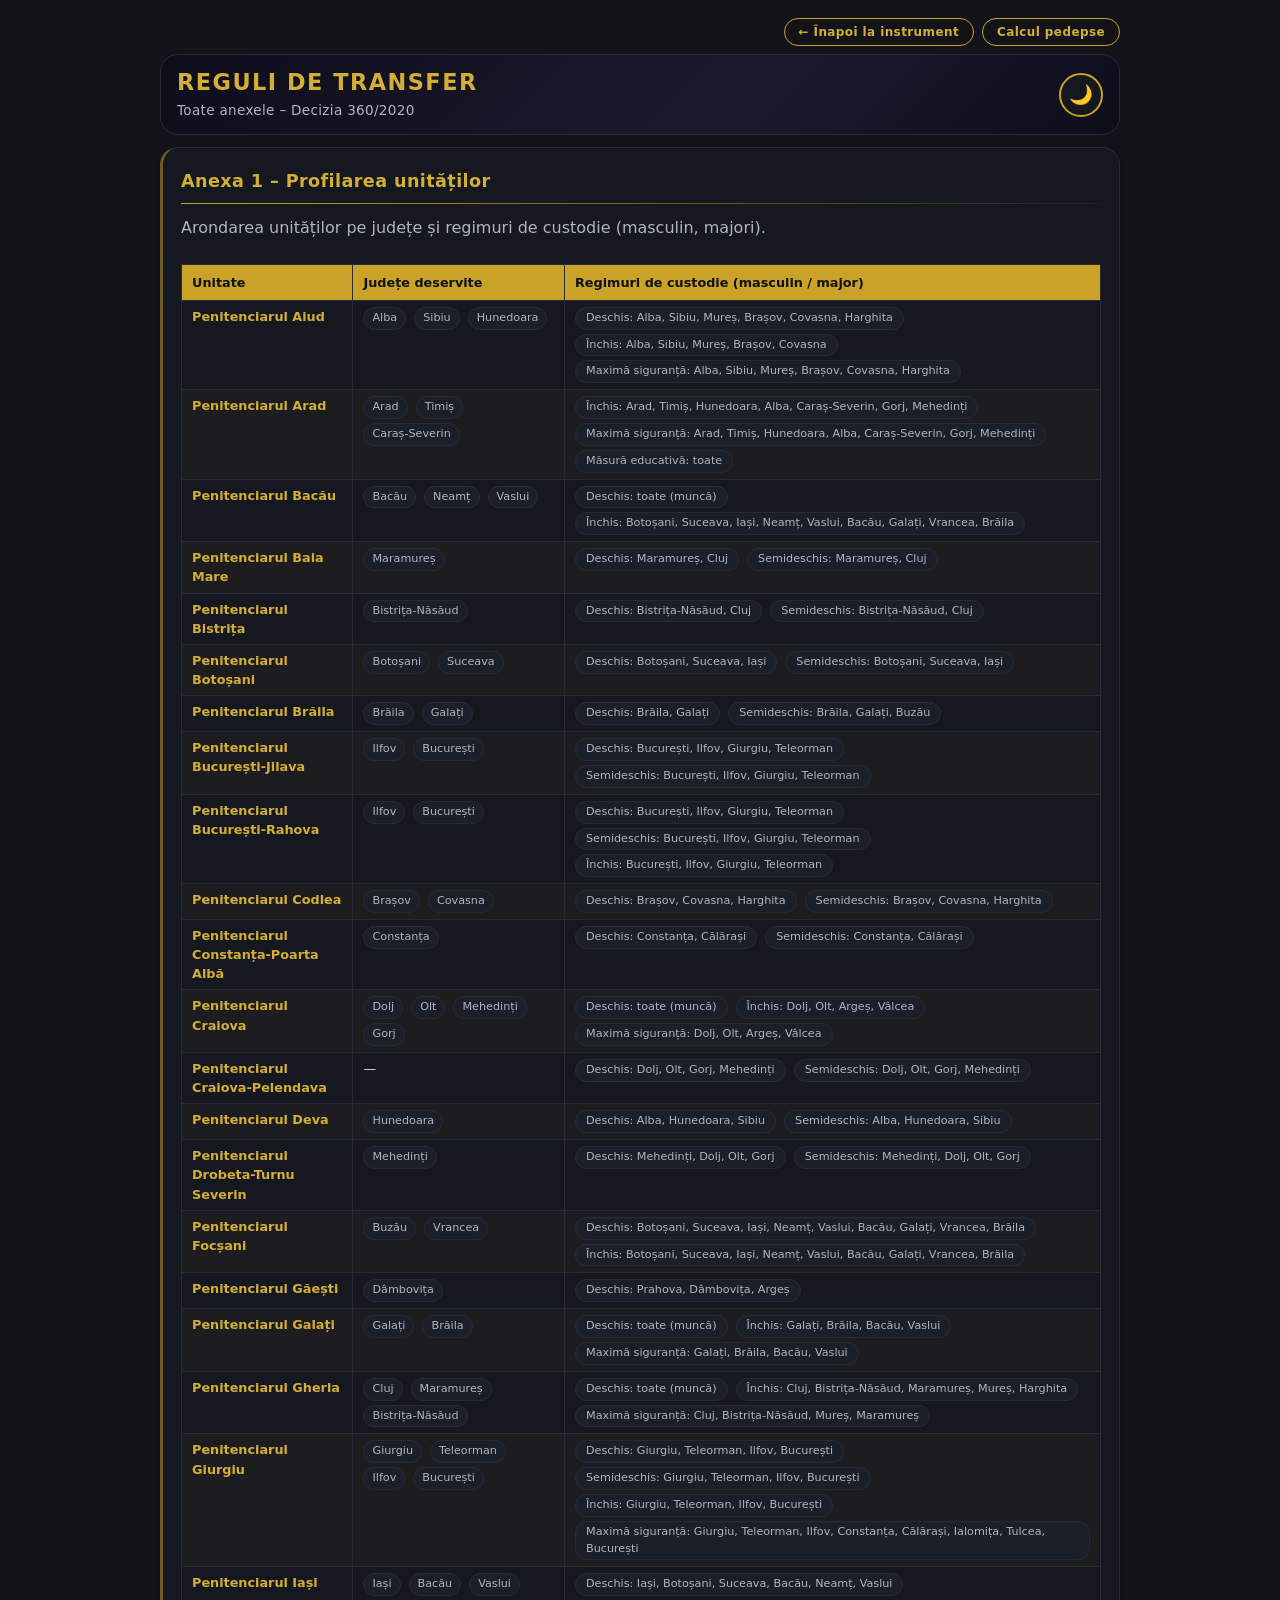
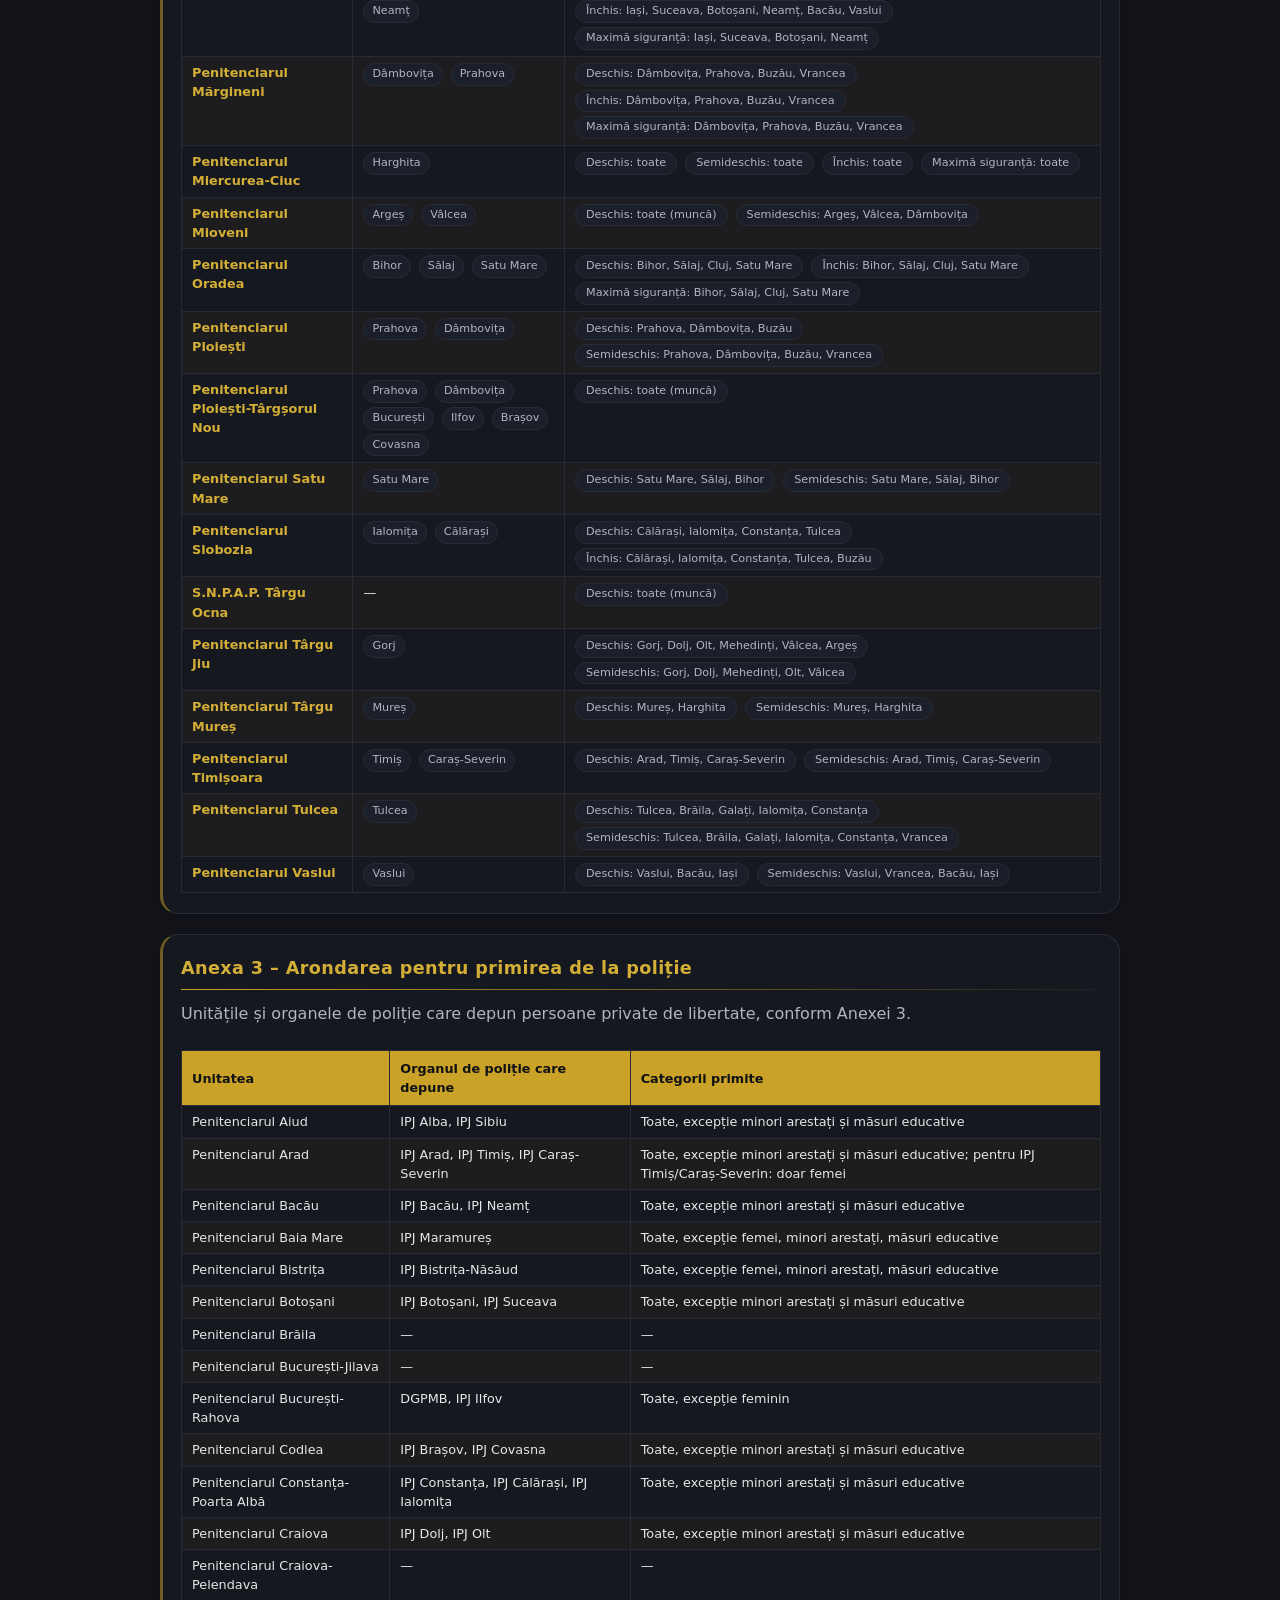
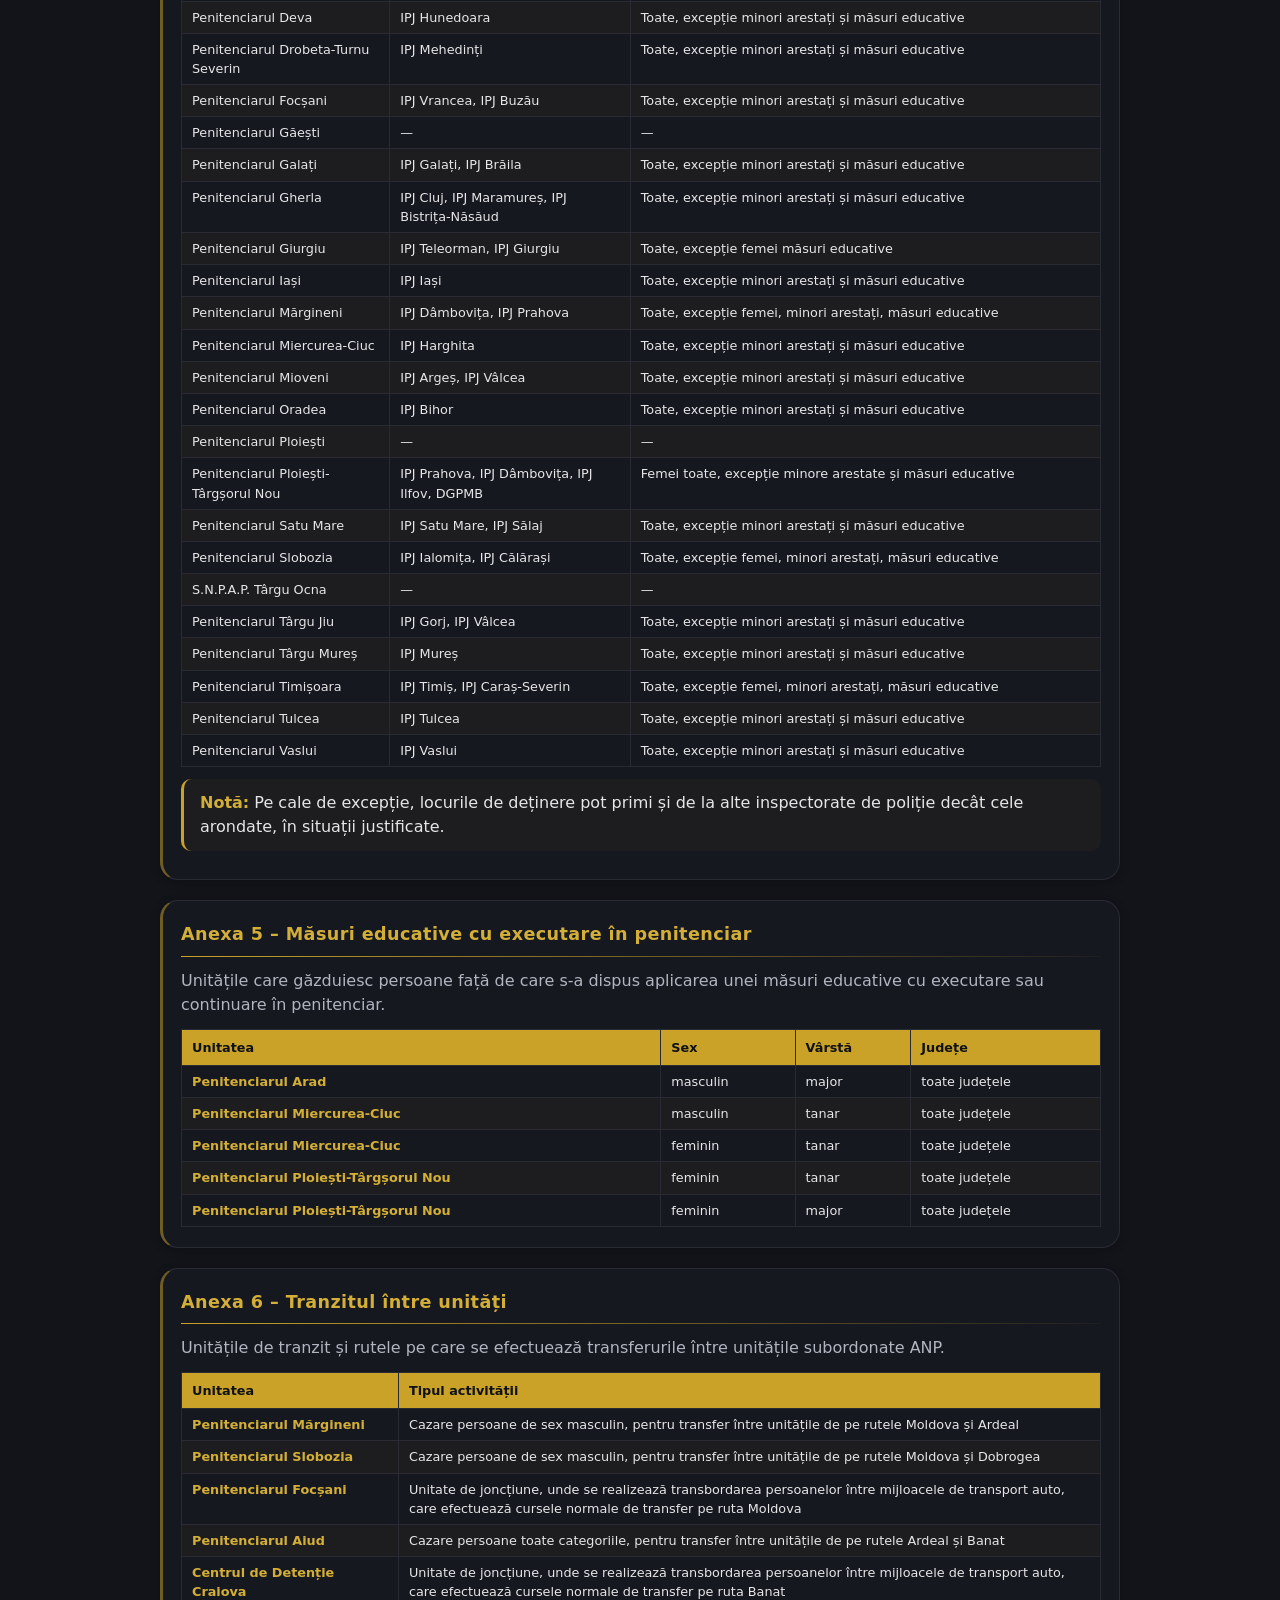
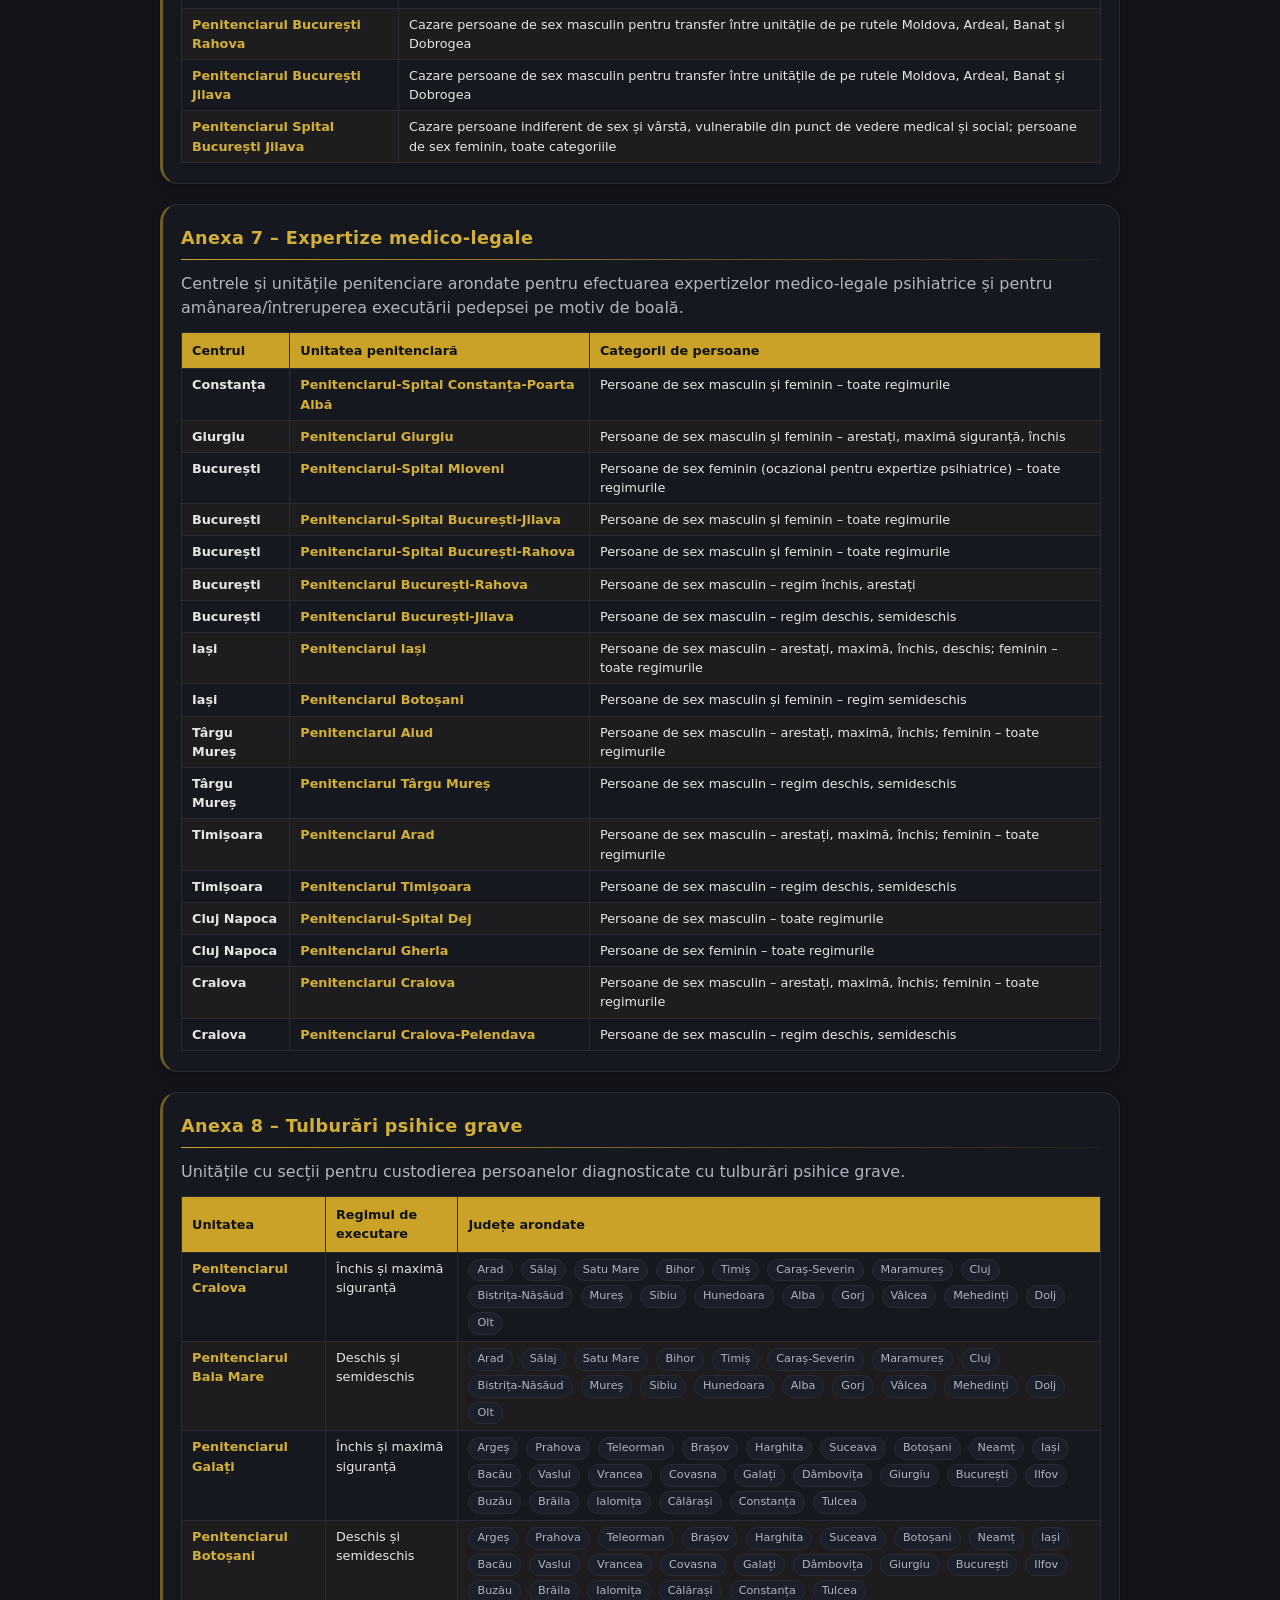
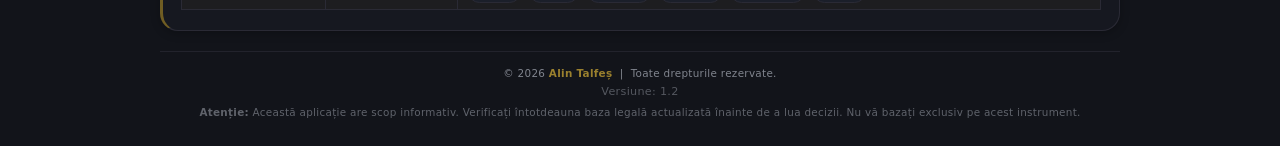
==== commit 0c4c31bf: "Update rules.html" ====
--- a/rules.html
+++ b/rules.html
@@ -7,55 +7,6 @@
     <link rel="stylesheet" href="style.css">
     <style>
         /* Stiluri suplimentare specifice paginii rules */
-        .rules-table {
-            width: 100%;
-            border-collapse: collapse;
-            font-size: 0.8rem;
-            margin-top: 12px;
-        }
-        .rules-table th {
-            background: var(--gold);
-            color: #0F1115;
-            font-weight: 700;
-            padding: 8px 10px;
-            text-align: left;
-            border: 1px solid var(--border);
-        }
-        .rules-table td {
-            padding: 6px 10px;
-            border: 1px solid var(--border);
-            vertical-align: top;
-            color: var(--text);
-        }
-        .rules-table tr:nth-child(even) {
-            background: rgba(201, 162, 39, 0.04);
-        }
-        .rules-table tr:hover {
-            background: rgba(201, 162, 39, 0.08);
-        }
-        .rules-table .judete-list {
-            display: flex;
-            flex-wrap: wrap;
-            gap: 4px 8px;
-        }
-        .rules-table .judete-list .judet-tag {
-            background: var(--input-bg);
-            padding: 2px 8px;
-            border-radius: 12px;
-            font-size: 0.7rem;
-            border: 1px solid var(--border);
-            color: var(--text-light);
-        }
-        .rules-table .unitate-nume {
-            font-weight: 600;
-            color: var(--gold-light);
-        }
-        .rules-table .regim-label {
-            font-weight: 600;
-            color: var(--text-light);
-            font-size: 0.7rem;
-            text-transform: uppercase;
-        }
         .back-link {
             display: inline-block;
             margin-bottom: 16px;
@@ -80,8 +31,70 @@
             padding-bottom: 6px;
             border-bottom: 1px solid var(--border);
         }
-        .rules-container {
-            overflow-x: auto;
+        .rules-table {
+            width: 100%;
+            border-collapse: collapse;
+            font-size: 0.8rem;
+            margin-top: 12px;
+        }
+        .rules-table th {
+            background: var(--gold);
+            color: #0F1115;
+            font-weight: 700;
+            padding: 8px 10px;
+            text-align: left;
+            border: 1px solid var(--border);
+        }
+        .rules-table td {
+            padding: 6px 10px;
+            border: 1px solid var(--border);
+            vertical-align: top;
+            color: var(--text);
+        }
+        .rules-table tr:nth-child(even) {
+            background: rgba(201, 162, 39, 0.04);
+        }
+        .rules-table tr:hover {
+            background: rgba(201, 162, 39, 0.08);
+        }
+        .judete-list {
+            display: flex;
+            flex-wrap: wrap;
+            gap: 4px 8px;
+        }
+        .judet-tag {
+            background: var(--input-bg);
+            padding: 2px 8px;
+            border-radius: 12px;
+            font-size: 0.7rem;
+            border: 1px solid var(--border);
+            color: var(--text-light);
+        }
+        .unitate-nume {
+            font-weight: 600;
+            color: var(--gold-light);
+        }
+        .regim-label {
+            font-weight: 600;
+            color: var(--text-light);
+            font-size: 0.7rem;
+            text-transform: uppercase;
+        }
+        .anexa-box {
+            background: rgba(201, 162, 39, 0.04);
+            border-left: 3px solid var(--gold);
+            padding: 12px 16px;
+            margin: 8px 0;
+            border-radius: var(--radius-sm);
+        }
+        .anexa-box strong {
+            color: var(--gold-light);
+        }
+        .anexa-box ul {
+            margin: 6px 0 0 20px;
+            color: var(--text-light);
+            font-size: 0.8rem;
+            line-height: 1.8;
         }
         @media (max-width: 700px) {
             .rules-table {
@@ -107,23 +120,21 @@
         <header class="header">
             <div class="header-inner">
                 <h1>REGULI DE TRANSFER</h1>
-                <div class="subtitle">Profilarea locurilor de deținere – Decizia 360/2020</div>
+                <div class="subtitle">Toate anexele – Decizia 360/2020</div>
             </div>
             <div class="header-actions">
                 <button id="themeToggle" aria-label="Schimbă tema">🌙</button>
             </div>
         </header>
 
-        <!-- ========== CARD PRINCIPAL ========== -->
+        <!-- ========== ANEXA 1 ========== -->
         <div class="card">
-            <h3>Arondarea unităților pe județe</h3>
+            <h3>Anexa 1 – Profilarea unităților</h3>
             <p style="color:var(--text-light); margin-bottom:12px;">
-                Tabelul de mai jos prezintă pentru fiecare unitate penitenciară județele deservite (pentru organele judiciare) și principalele regimuri de custodie.
-                Datele sunt extrase din Anexa 1 a Deciziei 360/2020.
-            </p>
-
-            <div class="rules-container">
-                <table class="rules-table" id="rulesTable">
+                Arondarea unităților pe județe și regimuri de custodie (masculin, majori).
+            </p>
+            <div class="rules-container" style="overflow-x:auto;">
+                <table class="rules-table" id="anexa1Table">
                     <thead>
                         <tr>
                             <th>Unitate</th>
@@ -131,20 +142,77 @@
                             <th>Regimuri de custodie (masculin / major)</th>
                         </tr>
                     </thead>
-                    <tbody id="rulesBody">
-                        <!-- Populat de JavaScript -->
+                    <tbody id="anexa1Body">
                     </tbody>
                 </table>
             </div>
         </div>
 
-        <!-- ========== CARD CU DETALII ========== -->
+        <!-- ========== ANEXA 3 ========== -->
         <div class="card">
-            <h3>Legenda</h3>
-            <div style="display:flex; flex-wrap:wrap; gap:16px; font-size:0.8rem; color:var(--text-light);">
-                <span><span style="background:var(--gold); color:#0F1115; padding:2px 10px; border-radius:12px;">Recomandat</span> – unitatea cu cea mai bună potrivire pentru județul selectat</span>
-                <span><span style="background:var(--border); color:var(--text-light); padding:2px 10px; border-radius:12px;">Posibil</span> – unitate alternativă</span>
-                <span><span style="color:var(--warning);">⚠️</span> Unitățile marcate cu „regim deschis pentru muncă” sunt destinate în principal activităților lucrative</span>
+            <h3>Anexa 3 – Arondarea pentru primirea de la poliție</h3>
+            <p style="color:var(--text-light); margin-bottom:12px;">
+                Unitățile și organele de poliție care depun persoane private de libertate, conform Anexei 3.
+            </p>
+            <div class="rules-container" style="overflow-x:auto;">
+                <table class="rules-table" id="anexa3Table">
+                    <thead>
+                        <tr>
+                            <th>Unitatea</th>
+                            <th>Organul de poliție care depune</th>
+                            <th>Categorii primite</th>
+                        </tr>
+                    </thead>
+                    <tbody id="anexa3Body">
+                    </tbody>
+                </table>
+            </div>
+            <div class="anexa-box" style="margin-top:12px;">
+                <strong>Notă:</strong> Pe cale de excepție, locurile de deținere pot primi și de la alte inspectorate de poliție decât cele arondate, în situații justificate.
+            </div>
+        </div>
+
+        <!-- ========== ANEXA 5 ========== -->
+        <div class="card">
+            <h3>Anexa 5 – Măsuri educative cu executare în penitenciar</h3>
+            <p style="color:var(--text-light); margin-bottom:12px;">
+                Unitățile care găzduiesc persoane față de care s-a dispus aplicarea unei măsuri educative cu executare sau continuare în penitenciar.
+            </p>
+            <div id="anexa5Container">
+                <!-- Populat de JavaScript -->
+            </div>
+        </div>
+
+        <!-- ========== ANEXA 6 ========== -->
+        <div class="card">
+            <h3>Anexa 6 – Tranzitul între unități</h3>
+            <p style="color:var(--text-light); margin-bottom:12px;">
+                Unitățile de tranzit și rutele pe care se efectuează transferurile între unitățile subordonate ANP.
+            </p>
+            <div id="anexa6Container">
+                <!-- Populat de JavaScript -->
+            </div>
+        </div>
+
+        <!-- ========== ANEXA 7 ========== -->
+        <div class="card">
+            <h3>Anexa 7 – Expertize medico-legale</h3>
+            <p style="color:var(--text-light); margin-bottom:12px;">
+                Centrele și unitățile penitenciare arondate pentru efectuarea expertizelor medico-legale psihiatrice și pentru amânarea/întreruperea executării pedepsei pe motiv de boală.
+            </p>
+            <div id="anexa7Container">
+                <!-- Populat de JavaScript -->
+            </div>
+        </div>
+
+        <!-- ========== ANEXA 8 ========== -->
+        <div class="card">
+            <h3>Anexa 8 – Tulburări psihice grave</h3>
+            <p style="color:var(--text-light); margin-bottom:12px;">
+                Unitățile cu secții pentru custodierea persoanelor diagnosticate cu tulburări psihice grave.
+            </p>
+            <div id="anexa8Container">
+                <!-- Populat de JavaScript -->
             </div>
         </div>
 
@@ -190,11 +258,9 @@
                 });
 
             // ============================================================
-            // 1. POPULARE TABEL CU UNITĂȚI
-            // ============================================================
-            const tbody = document.getElementById('rulesBody');
-
-            // Filtrăm unitățile care sunt spitale, centre educative/detenție (le excludem pentru claritate)
+            // 1. ANEXA 1 – Profilarea unităților
+            // ============================================================
+            const anexa1Body = document.getElementById('anexa1Body');
             const unitatiRelevante = UNITATI.filter(u => !u.spital && !u.educativ && !u.detentie);
 
             unitatiRelevante.forEach(u => {
@@ -258,7 +324,6 @@
                     }
                 }
 
-                // Dacă nu are regimuri, afișăm un mesaj
                 if (!hasRegim) {
                     const span = document.createElement('span');
                     span.textContent = '—';
@@ -269,11 +334,192 @@
                 tdRegim.appendChild(regimDiv);
                 tr.appendChild(tdRegim);
 
-                tbody.appendChild(tr);
+                anexa1Body.appendChild(tr);
             });
 
             // ============================================================
-            // 2. LIGHT / DARK TOGGLE
+            // 2. ANEXA 3 – Arondarea pentru primirea de la poliție
+            // ============================================================
+            const anexa3Body = document.getElementById('anexa3Body');
+
+            // Extragem datele din UNITATI – pentru unitățile care au custodieArestati sau transferJudiciar
+            // Dar Anexa 3 specifică explicit organele de poliție. Vom afișa informațiile relevante.
+            const anexa3Data = [
+                { unitate: 'Penitenciarul Aiud', organ: 'IPJ Alba, IPJ Sibiu', categorii: 'Toate, excepție minori arestați și măsuri educative' },
+                { unitate: 'Penitenciarul Arad', organ: 'IPJ Arad, IPJ Timiș, IPJ Caraș-Severin', categorii: 'Toate, excepție minori arestați și măsuri educative; pentru IPJ Timiș/Caraș-Severin: doar femei' },
+                { unitate: 'Penitenciarul Bacău', organ: 'IPJ Bacău, IPJ Neamț', categorii: 'Toate, excepție minori arestați și măsuri educative' },
+                { unitate: 'Penitenciarul Baia Mare', organ: 'IPJ Maramureș', categorii: 'Toate, excepție femei, minori arestați, măsuri educative' },
+                { unitate: 'Penitenciarul Bistrița', organ: 'IPJ Bistrița-Năsăud', categorii: 'Toate, excepție femei, minori arestați, măsuri educative' },
+                { unitate: 'Penitenciarul Botoșani', organ: 'IPJ Botoșani, IPJ Suceava', categorii: 'Toate, excepție minori arestați și măsuri educative' },
+                { unitate: 'Penitenciarul Brăila', organ: '—', categorii: '—' },
+                { unitate: 'Penitenciarul București-Jilava', organ: '—', categorii: '—' },
+                { unitate: 'Penitenciarul București-Rahova', organ: 'DGPMB, IPJ Ilfov', categorii: 'Toate, excepție feminin' },
+                { unitate: 'Penitenciarul Codlea', organ: 'IPJ Brașov, IPJ Covasna', categorii: 'Toate, excepție minori arestați și măsuri educative' },
+                { unitate: 'Penitenciarul Constanța-Poarta Albă', organ: 'IPJ Constanța, IPJ Călărași, IPJ Ialomița', categorii: 'Toate, excepție minori arestați și măsuri educative' },
+                { unitate: 'Penitenciarul Craiova', organ: 'IPJ Dolj, IPJ Olt', categorii: 'Toate, excepție minori arestați și măsuri educative' },
+                { unitate: 'Penitenciarul Craiova-Pelendava', organ: '—', categorii: '—' },
+                { unitate: 'Penitenciarul Deva', organ: 'IPJ Hunedoara', categorii: 'Toate, excepție minori arestați și măsuri educative' },
+                { unitate: 'Penitenciarul Drobeta-Turnu Severin', organ: 'IPJ Mehedinți', categorii: 'Toate, excepție minori arestați și măsuri educative' },
+                { unitate: 'Penitenciarul Focșani', organ: 'IPJ Vrancea, IPJ Buzău', categorii: 'Toate, excepție minori arestați și măsuri educative' },
+                { unitate: 'Penitenciarul Găești', organ: '—', categorii: '—' },
+                { unitate: 'Penitenciarul Galați', organ: 'IPJ Galați, IPJ Brăila', categorii: 'Toate, excepție minori arestați și măsuri educative' },
+                { unitate: 'Penitenciarul Gherla', organ: 'IPJ Cluj, IPJ Maramureș, IPJ Bistrița-Năsăud', categorii: 'Toate, excepție minori arestați și măsuri educative' },
+                { unitate: 'Penitenciarul Giurgiu', organ: 'IPJ Teleorman, IPJ Giurgiu', categorii: 'Toate, excepție femei măsuri educative' },
+                { unitate: 'Penitenciarul Iași', organ: 'IPJ Iași', categorii: 'Toate, excepție minori arestați și măsuri educative' },
+                { unitate: 'Penitenciarul Mărgineni', organ: 'IPJ Dâmbovița, IPJ Prahova', categorii: 'Toate, excepție femei, minori arestați, măsuri educative' },
+                { unitate: 'Penitenciarul Miercurea-Ciuc', organ: 'IPJ Harghita', categorii: 'Toate, excepție minori arestați și măsuri educative' },
+                { unitate: 'Penitenciarul Mioveni', organ: 'IPJ Argeș, IPJ Vâlcea', categorii: 'Toate, excepție minori arestați și măsuri educative' },
+                { unitate: 'Penitenciarul Oradea', organ: 'IPJ Bihor', categorii: 'Toate, excepție minori arestați și măsuri educative' },
+                { unitate: 'Penitenciarul Ploiești', organ: '—', categorii: '—' },
+                { unitate: 'Penitenciarul Ploiești-Târgșorul Nou', organ: 'IPJ Prahova, IPJ Dâmbovița, IPJ Ilfov, DGPMB', categorii: 'Femei toate, excepție minore arestate și măsuri educative' },
+                { unitate: 'Penitenciarul Satu Mare', organ: 'IPJ Satu Mare, IPJ Sălaj', categorii: 'Toate, excepție minori arestați și măsuri educative' },
+                { unitate: 'Penitenciarul Slobozia', organ: 'IPJ Ialomița, IPJ Călărași', categorii: 'Toate, excepție femei, minori arestați, măsuri educative' },
+                { unitate: 'S.N.P.A.P. Târgu Ocna', organ: '—', categorii: '—' },
+                { unitate: 'Penitenciarul Târgu Jiu', organ: 'IPJ Gorj, IPJ Vâlcea', categorii: 'Toate, excepție minori arestați și măsuri educative' },
+                { unitate: 'Penitenciarul Târgu Mureș', organ: 'IPJ Mureș', categorii: 'Toate, excepție minori arestați și măsuri educative' },
+                { unitate: 'Penitenciarul Timișoara', organ: 'IPJ Timiș, IPJ Caraș-Severin', categorii: 'Toate, excepție femei, minori arestați, măsuri educative' },
+                { unitate: 'Penitenciarul Tulcea', organ: 'IPJ Tulcea', categorii: 'Toate, excepție minori arestați și măsuri educative' },
+                { unitate: 'Penitenciarul Vaslui', organ: 'IPJ Vaslui', categorii: 'Toate, excepție minori arestați și măsuri educative' }
+            ];
+
+            anexa3Data.forEach(item => {
+                const tr = document.createElement('tr');
+                const tdUnitate = document.createElement('td');
+                tdUnitate.textContent = item.unitate;
+                tr.appendChild(tdUnitate);
+                const tdOrgan = document.createElement('td');
+                tdOrgan.textContent = item.organ;
+                tr.appendChild(tdOrgan);
+                const tdCategorii = document.createElement('td');
+                tdCategorii.textContent = item.categorii;
+                tr.appendChild(tdCategorii);
+                anexa3Body.appendChild(tr);
+            });
+
+            // ============================================================
+            // 3. ANEXA 5 – Măsuri educative în penitenciar
+            // ============================================================
+            const anexa5Container = document.getElementById('anexa5Container');
+
+            // Extragem datele din UNITATI pentru masura_educativa_penitenciar
+            const anexa5Data = [];
+            UNITATI.forEach(u => {
+                const custodie = u.custodie;
+                if (!custodie) return;
+                // Verificăm pentru fiecare sex și vârstă
+                ['masculin', 'feminin'].forEach(sex => {
+                    ['minor', 'tanar', 'major'].forEach(varsta => {
+                        const regimuri = custodie[sex]?.[varsta];
+                        if (regimuri && regimuri.masura_educativa_penitenciar && regimuri.masura_educativa_penitenciar.length > 0) {
+                            anexa5Data.push({
+                                unitate: u.nume,
+                                sex: sex,
+                                varsta: varsta,
+                                judete: regimuri.masura_educativa_penitenciar
+                            });
+                        }
+                    });
+                });
+            });
+
+            if (anexa5Data.length > 0) {
+                let html = `
+                    <table class="rules-table">
+                        <thead>
+                            <tr><th>Unitatea</th><th>Sex</th><th>Vârstă</th><th>Județe</th></tr>
+                        </thead>
+                        <tbody>
+                `;
+                anexa5Data.forEach(item => {
+                    const judeteStr = item.judete.includes('toate') ? 'toate județele' : item.judete.join(', ');
+                    html += `
+                        <tr>
+                            <td><span class="unitate-nume">${item.unitate}</span></td>
+                            <td>${item.sex}</td>
+                            <td>${item.varsta}</td>
+                            <td>${judeteStr}</td>
+                        </tr>
+                    `;
+                });
+                html += `</tbody></table>`;
+                anexa5Container.innerHTML = html;
+            } else {
+                anexa5Container.innerHTML = `<p style="color:var(--text-light);">Nu există date pentru Anexa 5.</p>`;
+            }
+
+            // ============================================================
+            // 4. ANEXA 6 – Tranzitul între unități
+            // ============================================================
+            const anexa6Container = document.getElementById('anexa6Container');
+            const anexa6Data = [
+                { unitate: 'Penitenciarul Mărgineni', tip: 'Cazare persoane de sex masculin, pentru transfer între unitățile de pe rutele Moldova și Ardeal' },
+                { unitate: 'Penitenciarul Slobozia', tip: 'Cazare persoane de sex masculin, pentru transfer între unitățile de pe rutele Moldova și Dobrogea' },
+                { unitate: 'Penitenciarul Focșani', tip: 'Unitate de joncțiune, unde se realizează transbordarea persoanelor între mijloacele de transport auto, care efectuează cursele normale de transfer pe ruta Moldova' },
+                { unitate: 'Penitenciarul Aiud', tip: 'Cazare persoane toate categoriile, pentru transfer între unitățile de pe rutele Ardeal și Banat' },
+                { unitate: 'Centrul de Detenție Craiova', tip: 'Unitate de joncțiune, unde se realizează transbordarea persoanelor între mijloacele de transport auto, care efectuează cursele normale de transfer pe ruta Banat' },
+                { unitate: 'Penitenciarul București Rahova', tip: 'Cazare persoane de sex masculin pentru transfer între unitățile de pe rutele Moldova, Ardeal, Banat și Dobrogea' },
+                { unitate: 'Penitenciarul București Jilava', tip: 'Cazare persoane de sex masculin pentru transfer între unitățile de pe rutele Moldova, Ardeal, Banat și Dobrogea' },
+                { unitate: 'Penitenciarul Spital București Jilava', tip: 'Cazare persoane indiferent de sex și vârstă, vulnerabile din punct de vedere medical și social; persoane de sex feminin, toate categoriile' }
+            ];
+
+            let html6 = `<table class="rules-table"><thead><tr><th>Unitatea</th><th>Tipul activității</th></tr></thead><tbody>`;
+            anexa6Data.forEach(item => {
+                html6 += `<tr><td><span class="unitate-nume">${item.unitate}</span></td><td>${item.tip}</td></tr>`;
+            });
+            html6 += `</tbody></table>`;
+            anexa6Container.innerHTML = html6;
+
+            // ============================================================
+            // 5. ANEXA 7 – Expertize medico-legale
+            // ============================================================
+            const anexa7Container = document.getElementById('anexa7Container');
+            const anexa7Data = [
+                { centru: 'Constanța', unitate: 'Penitenciarul-Spital Constanța-Poarta Albă', categorii: 'Persoane de sex masculin și feminin – toate regimurile' },
+                { centru: 'Giurgiu', unitate: 'Penitenciarul Giurgiu', categorii: 'Persoane de sex masculin și feminin – arestați, maximă siguranță, închis' },
+                { centru: 'București', unitate: 'Penitenciarul-Spital Mioveni', categorii: 'Persoane de sex feminin (ocazional pentru expertize psihiatrice) – toate regimurile' },
+                { centru: 'București', unitate: 'Penitenciarul-Spital București-Jilava', categorii: 'Persoane de sex masculin și feminin – toate regimurile' },
+                { centru: 'București', unitate: 'Penitenciarul-Spital București-Rahova', categorii: 'Persoane de sex masculin și feminin – toate regimurile' },
+                { centru: 'București', unitate: 'Penitenciarul București-Rahova', categorii: 'Persoane de sex masculin – regim închis, arestați' },
+                { centru: 'București', unitate: 'Penitenciarul București-Jilava', categorii: 'Persoane de sex masculin – regim deschis, semideschis' },
+                { centru: 'Iași', unitate: 'Penitenciarul Iași', categorii: 'Persoane de sex masculin – arestați, maximă, închis, deschis; feminin – toate regimurile' },
+                { centru: 'Iași', unitate: 'Penitenciarul Botoșani', categorii: 'Persoane de sex masculin și feminin – regim semideschis' },
+                { centru: 'Târgu Mureș', unitate: 'Penitenciarul Aiud', categorii: 'Persoane de sex masculin – arestați, maximă, închis; feminin – toate regimurile' },
+                { centru: 'Târgu Mureș', unitate: 'Penitenciarul Târgu Mureș', categorii: 'Persoane de sex masculin – regim deschis, semideschis' },
+                { centru: 'Timișoara', unitate: 'Penitenciarul Arad', categorii: 'Persoane de sex masculin – arestați, maximă, închis; feminin – toate regimurile' },
+                { centru: 'Timișoara', unitate: 'Penitenciarul Timișoara', categorii: 'Persoane de sex masculin – regim deschis, semideschis' },
+                { centru: 'Cluj Napoca', unitate: 'Penitenciarul-Spital Dej', categorii: 'Persoane de sex masculin – toate regimurile' },
+                { centru: 'Cluj Napoca', unitate: 'Penitenciarul Gherla', categorii: 'Persoane de sex feminin – toate regimurile' },
+                { centru: 'Craiova', unitate: 'Penitenciarul Craiova', categorii: 'Persoane de sex masculin – arestați, maximă, închis; feminin – toate regimurile' },
+                { centru: 'Craiova', unitate: 'Penitenciarul Craiova-Pelendava', categorii: 'Persoane de sex masculin – regim deschis, semideschis' }
+            ];
+
+            let html7 = `<table class="rules-table"><thead><tr><th>Centrul</th><th>Unitatea penitenciară</th><th>Categorii de persoane</th></tr></thead><tbody>`;
+            anexa7Data.forEach(item => {
+                html7 += `<tr><td><strong>${item.centru}</strong></td><td><span class="unitate-nume">${item.unitate}</span></td><td>${item.categorii}</td></tr>`;
+            });
+            html7 += `</tbody></table>`;
+            anexa7Container.innerHTML = html7;
+
+            // ============================================================
+            // 6. ANEXA 8 – Tulburări psihice grave
+            // ============================================================
+            const anexa8Container = document.getElementById('anexa8Container');
+            const anexa8Data = [
+                { unitate: 'Penitenciarul Craiova', regim: 'Închis și maximă siguranță', judete: 'Arad, Sălaj, Satu Mare, Bihor, Timiș, Caraș-Severin, Maramureș, Cluj, Bistrița-Năsăud, Mureș, Sibiu, Hunedoara, Alba, Gorj, Vâlcea, Mehedinți, Dolj, Olt' },
+                { unitate: 'Penitenciarul Baia Mare', regim: 'Deschis și semideschis', judete: 'Arad, Sălaj, Satu Mare, Bihor, Timiș, Caraș-Severin, Maramureș, Cluj, Bistrița-Năsăud, Mureș, Sibiu, Hunedoara, Alba, Gorj, Vâlcea, Mehedinți, Dolj, Olt' },
+                { unitate: 'Penitenciarul Galați', regim: 'Închis și maximă siguranță', judete: 'Argeș, Prahova, Teleorman, Brașov, Harghita, Suceava, Botoșani, Neamț, Iași, Bacău, Vaslui, Vrancea, Covasna, Galați, Dâmbovița, Giurgiu, București, Ilfov, Buzău, Brăila, Ialomița, Călărași, Constanța, Tulcea' },
+                { unitate: 'Penitenciarul Botoșani', regim: 'Deschis și semideschis', judete: 'Argeș, Prahova, Teleorman, Brașov, Harghita, Suceava, Botoșani, Neamț, Iași, Bacău, Vaslui, Vrancea, Covasna, Galați, Dâmbovița, Giurgiu, București, Ilfov, Buzău, Brăila, Ialomița, Călărași, Constanța, Tulcea' }
+            ];
+
+            let html8 = `<table class="rules-table"><thead><tr><th>Unitatea</th><th>Regimul de executare</th><th>Județe arondate</th></tr></thead><tbody>`;
+            anexa8Data.forEach(item => {
+                html8 += `<tr><td><span class="unitate-nume">${item.unitate}</span></td><td>${item.regim}</td><td><div class="judete-list">${item.judete.split(', ').map(j => `<span class="judet-tag">${j}</span>`).join('')}</div></td></tr>`;
+            });
+            html8 += `</tbody></table>`;
+            anexa8Container.innerHTML = html8;
+
+            // ============================================================
+            // 7. LIGHT / DARK TOGGLE
             // ============================================================
             const themeToggle = document.getElementById('themeToggle');
 
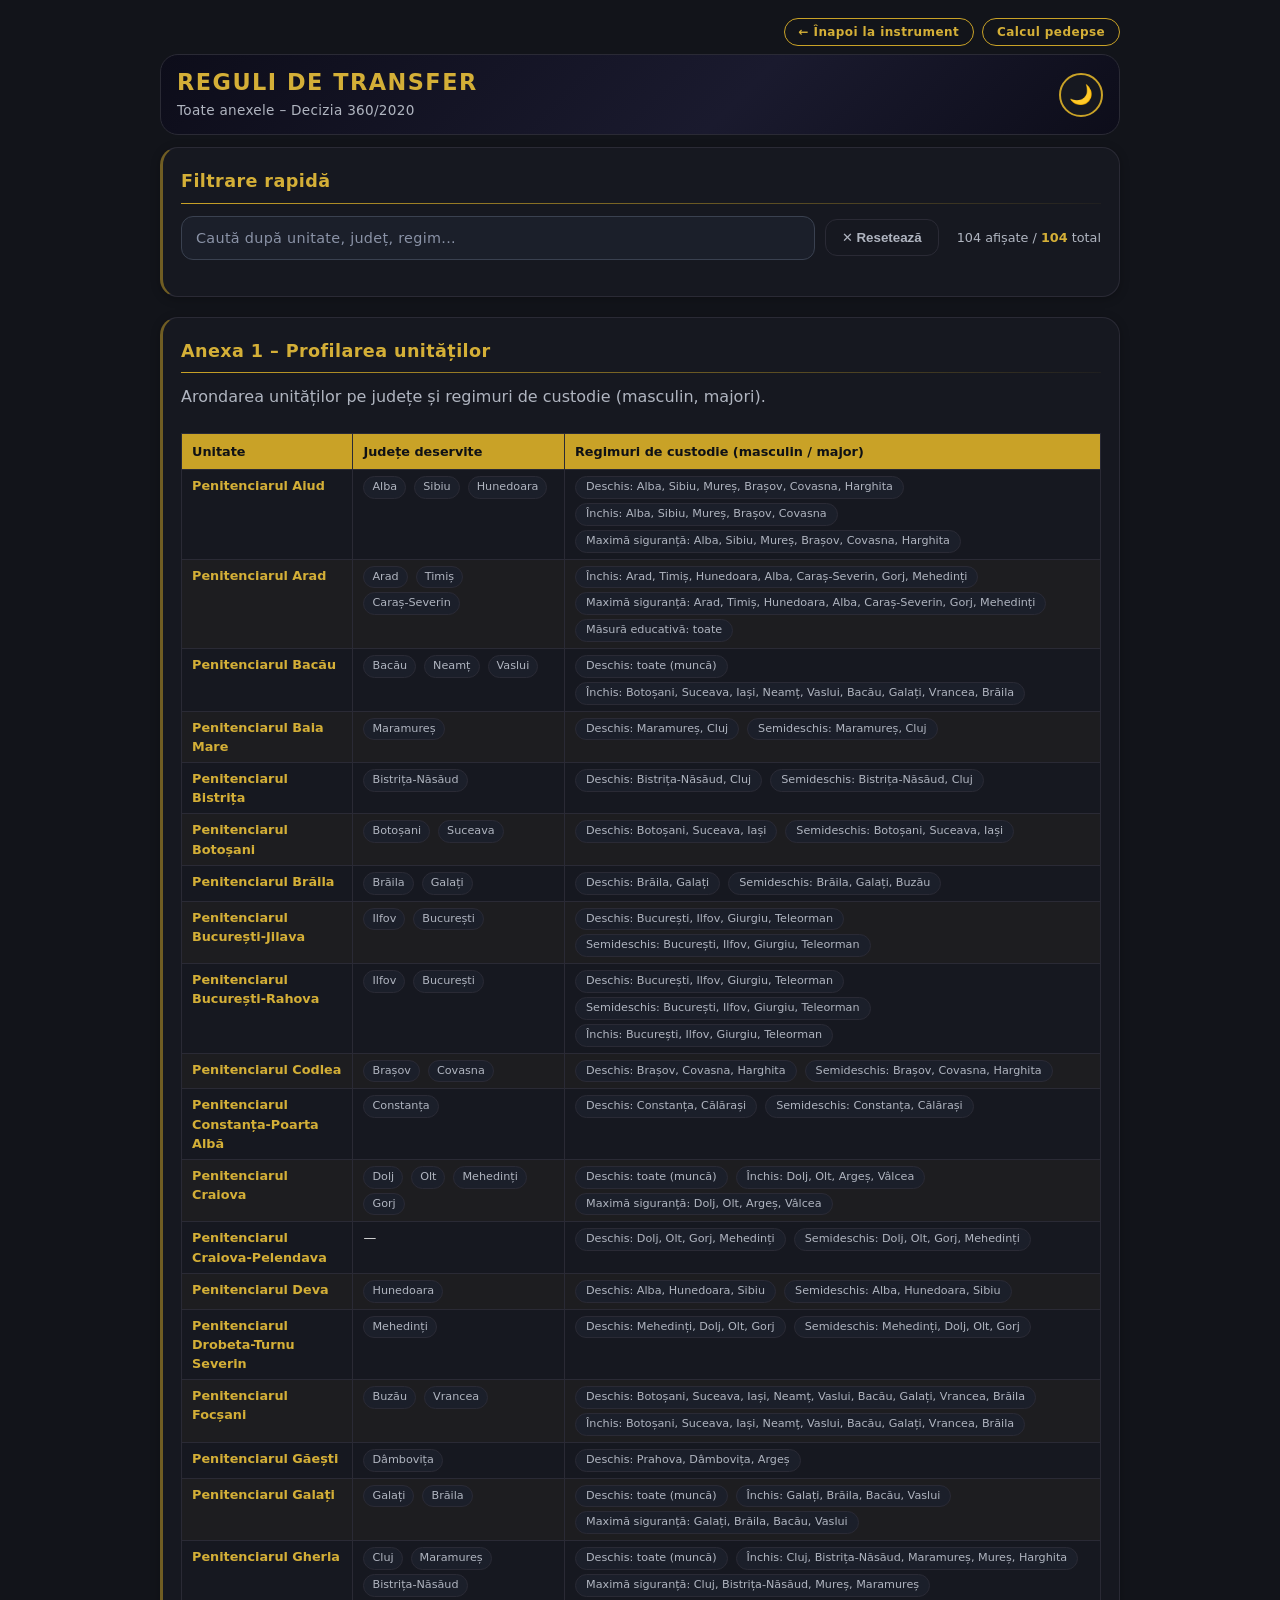
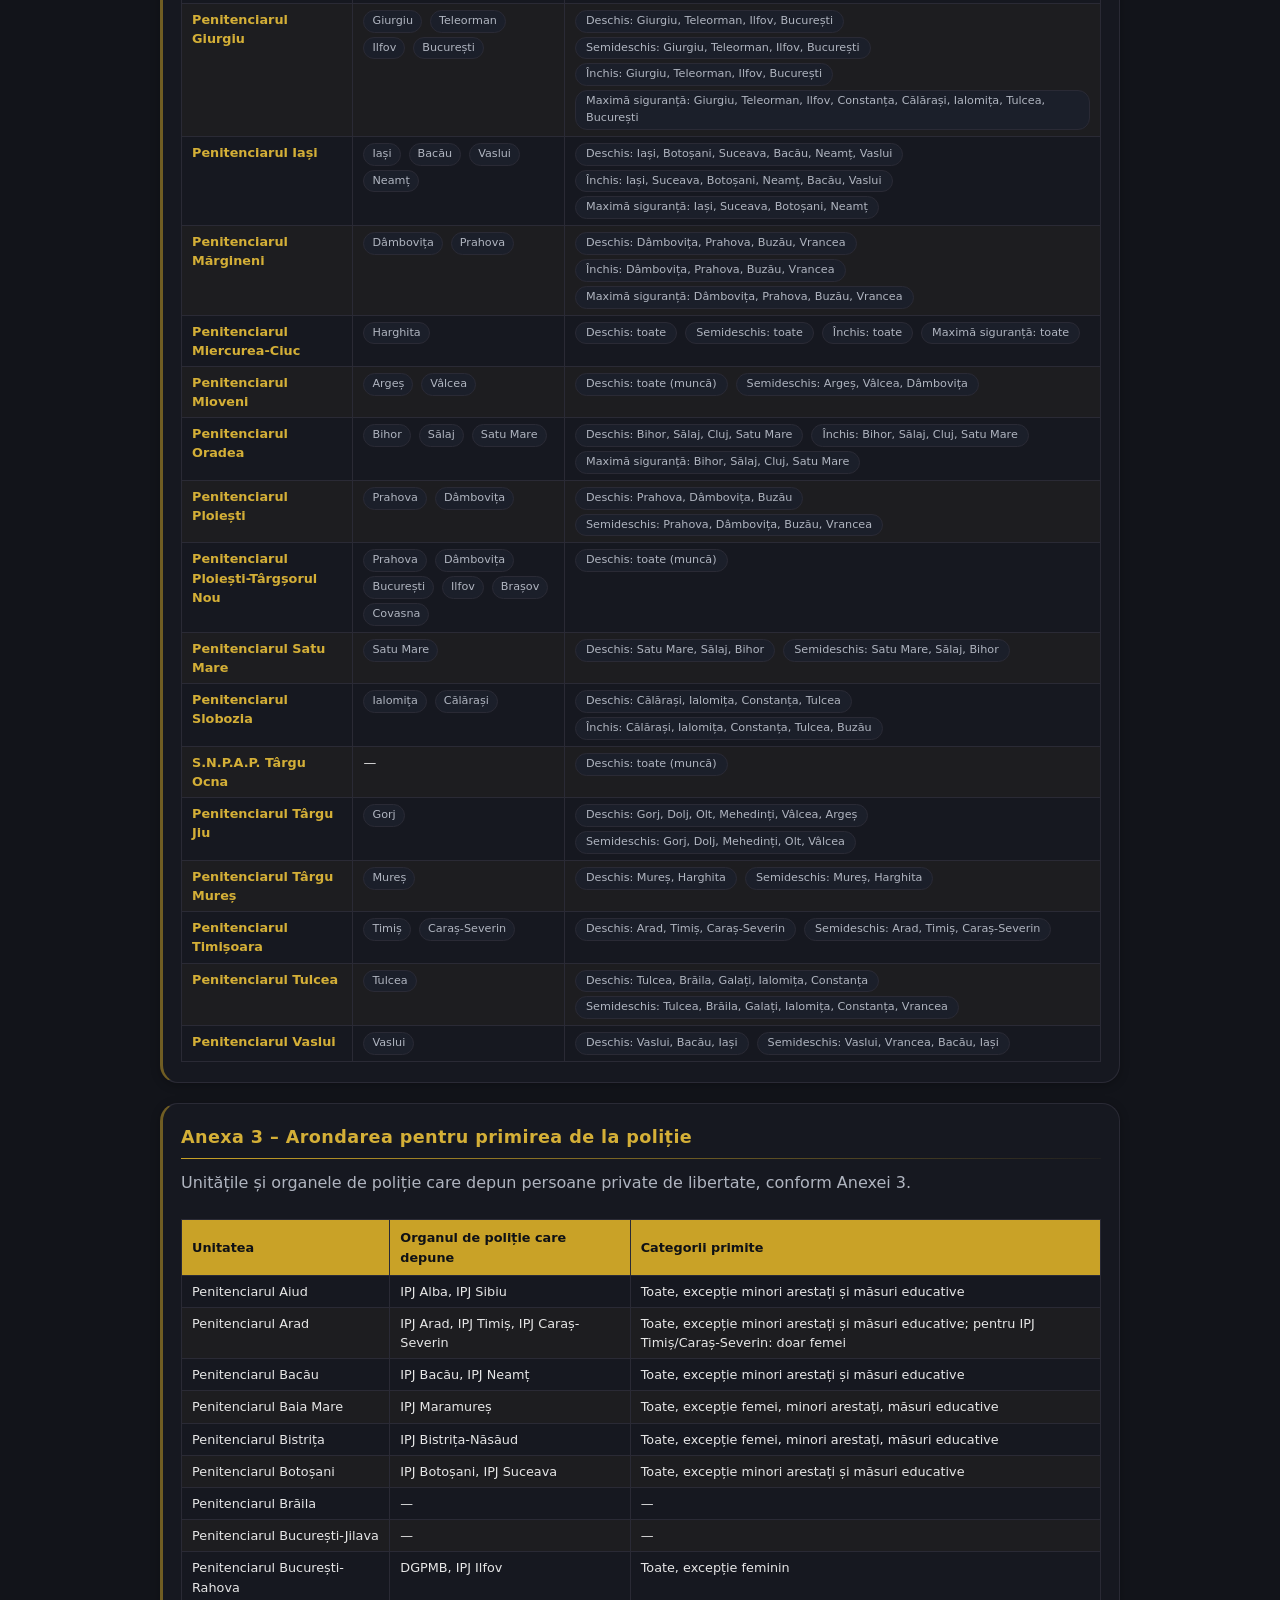
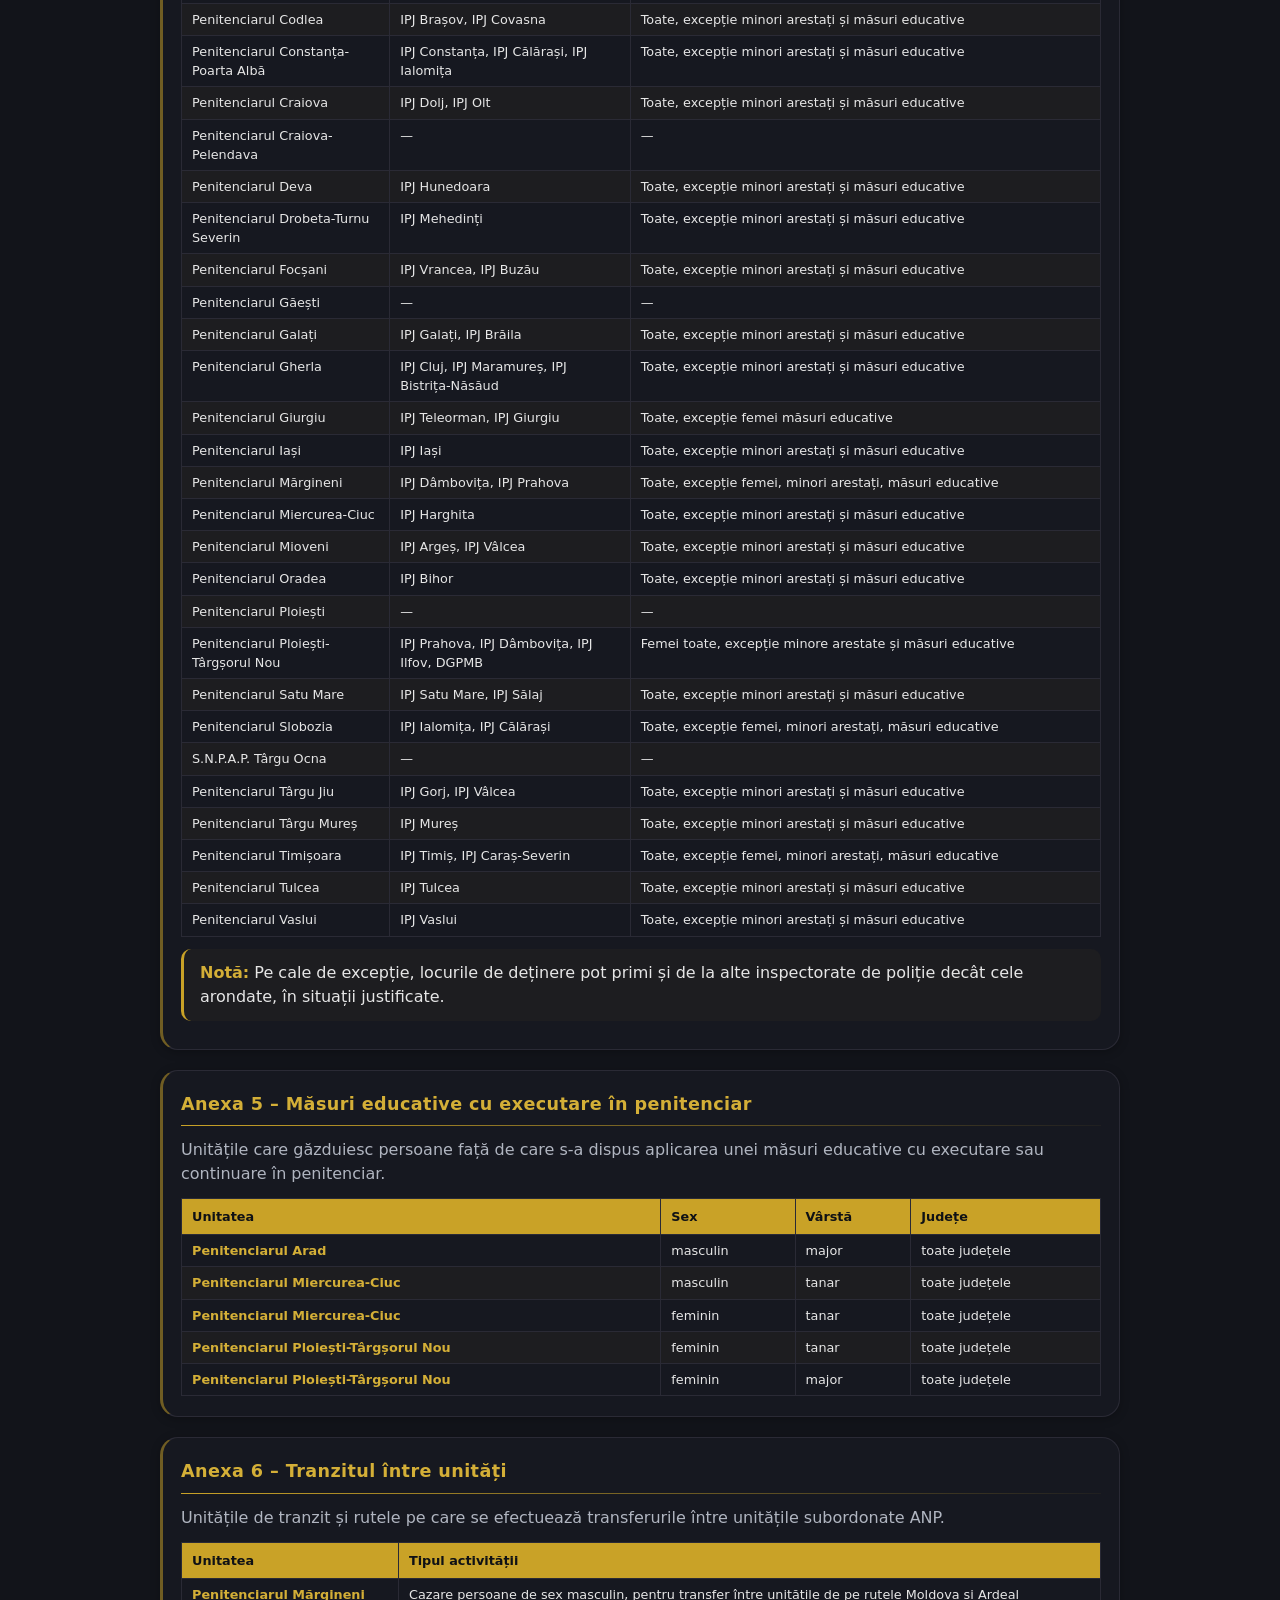
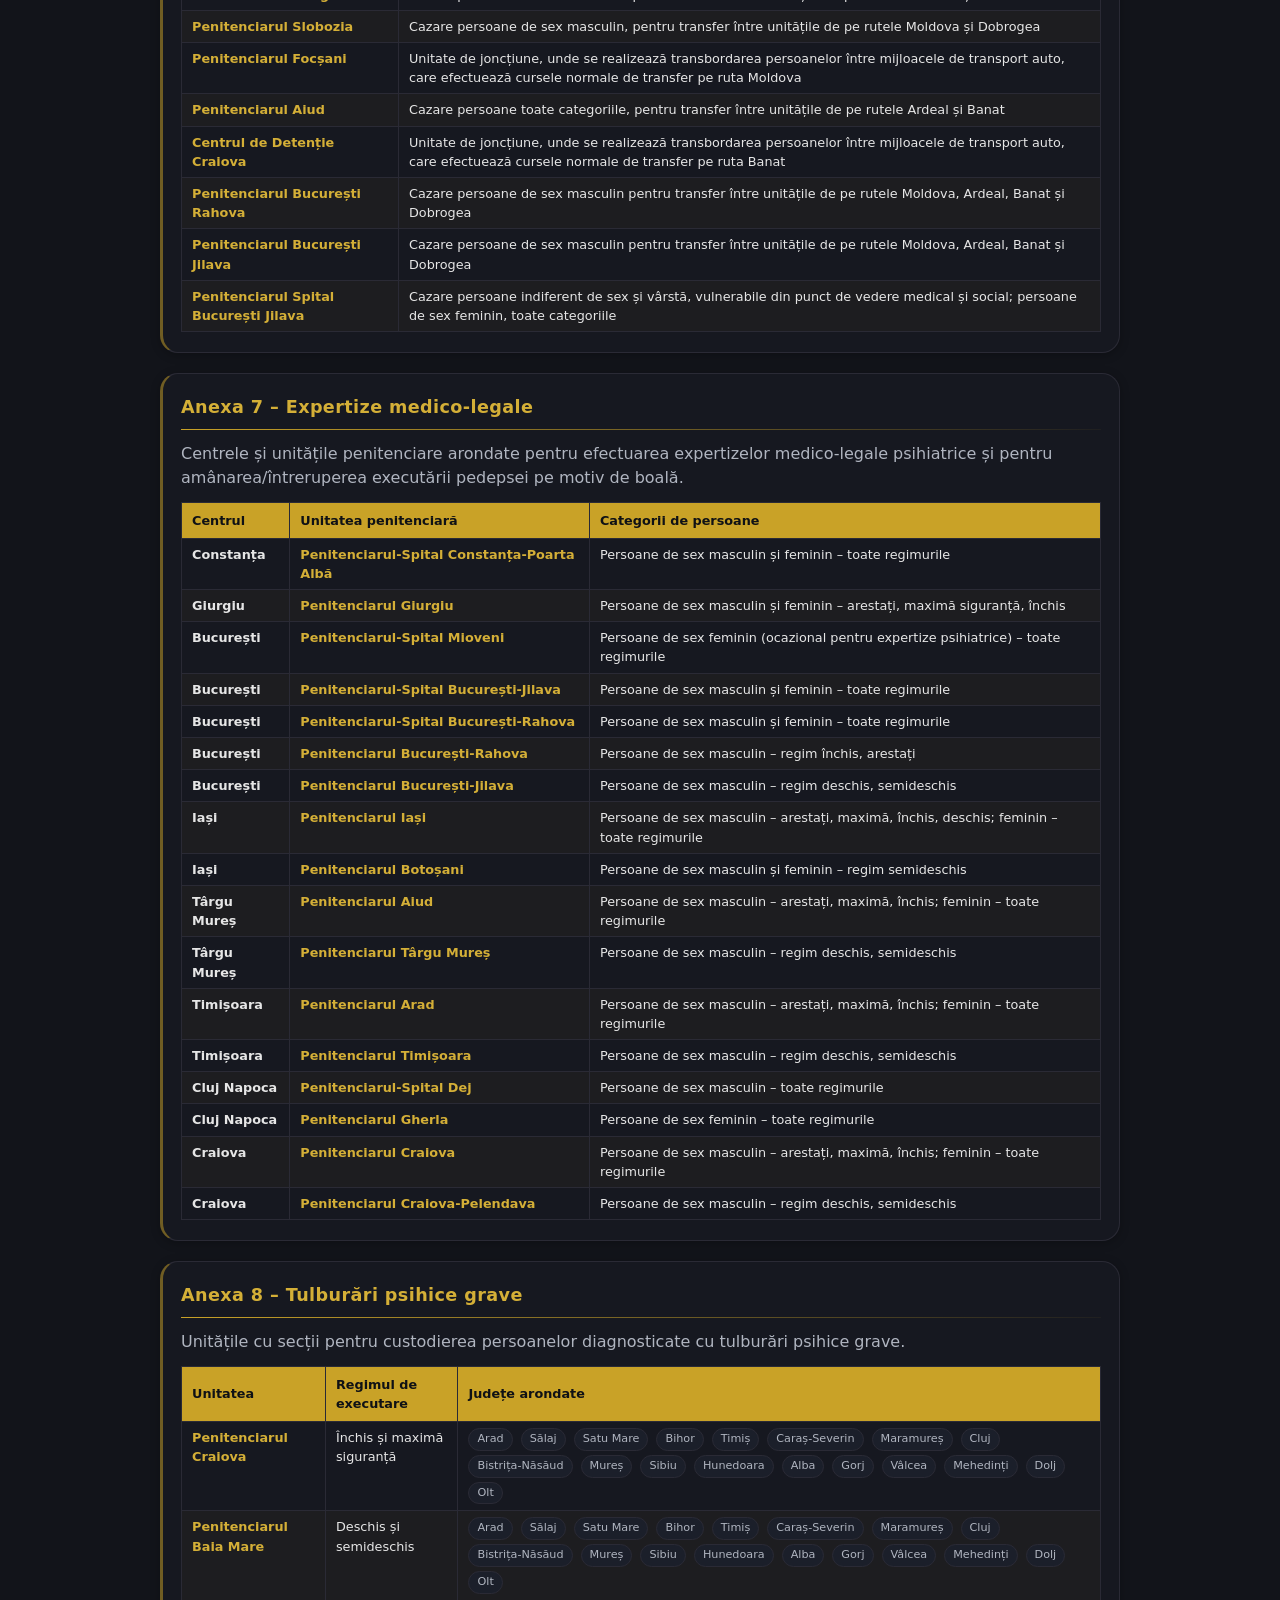
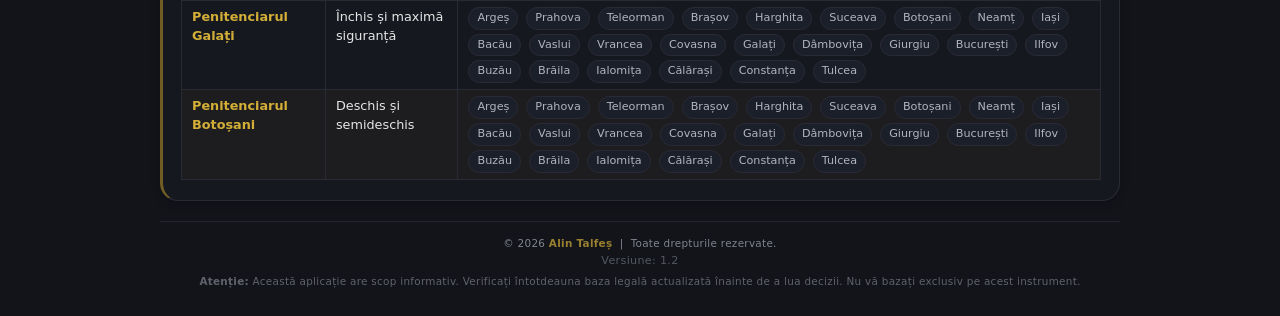
==== commit bd30856f: "Update rules.html" ====
--- a/rules.html
+++ b/rules.html
@@ -96,6 +96,55 @@
             font-size: 0.8rem;
             line-height: 1.8;
         }
+        .filter-container {
+            display: flex;
+            gap: 10px;
+            margin-bottom: 16px;
+            flex-wrap: wrap;
+            align-items: center;
+        }
+        .filter-container input {
+            flex: 1;
+            min-width: 200px;
+            padding: 10px 14px;
+            border: 1.5px solid var(--input-border);
+            border-radius: var(--radius-md);
+            background: var(--input-bg);
+            color: var(--text);
+            font-size: 0.9rem;
+            font-family: var(--font);
+        }
+        .filter-container input:focus {
+            border-color: var(--gold);
+            outline: none;
+            box-shadow: 0 0 0 3px rgba(201, 162, 39, 0.1);
+        }
+        .filter-container input::placeholder {
+            color: var(--input-placeholder);
+        }
+        .filter-container .filter-clear {
+            padding: 10px 16px;
+            background: transparent;
+            border: 1.5px solid var(--border);
+            border-radius: var(--radius-md);
+            color: var(--text-light);
+            cursor: pointer;
+            font-weight: 600;
+            transition: all 0.2s;
+        }
+        .filter-container .filter-clear:hover {
+            border-color: var(--gold);
+            color: var(--gold-light);
+            background: rgba(201, 162, 39, 0.05);
+        }
+        .filter-stats {
+            font-size: 0.8rem;
+            color: var(--text-light);
+            margin-left: 8px;
+        }
+        .filter-stats strong {
+            color: var(--gold-light);
+        }
         @media (max-width: 700px) {
             .rules-table {
                 font-size: 0.7rem;
@@ -103,6 +152,11 @@
             .rules-table th,
             .rules-table td {
                 padding: 4px 6px;
+            }
+            .filter-container input {
+                min-width: 120px;
+                font-size: 0.8rem;
+                padding: 8px 10px;
             }
         }
     </style>
@@ -127,8 +181,18 @@
             </div>
         </header>
 
+        <!-- ========== CARD FILTRARE ========== -->
+        <div class="card">
+            <h3>Filtrare rapidă</h3>
+            <div class="filter-container">
+                <input type="text" id="filterInput" placeholder="Caută după unitate, județ, regim...">
+                <button class="filter-clear" id="filterClear">✕ Resetează</button>
+                <span class="filter-stats" id="filterStats">0 afișate / <strong>0</strong> total</span>
+            </div>
+        </div>
+
         <!-- ========== ANEXA 1 ========== -->
-        <div class="card">
+        <div class="card" id="anexa1Card">
             <h3>Anexa 1 – Profilarea unităților</h3>
             <p style="color:var(--text-light); margin-bottom:12px;">
                 Arondarea unităților pe județe și regimuri de custodie (masculin, majori).
@@ -149,7 +213,7 @@
         </div>
 
         <!-- ========== ANEXA 3 ========== -->
-        <div class="card">
+        <div class="card" id="anexa3Card">
             <h3>Anexa 3 – Arondarea pentru primirea de la poliție</h3>
             <p style="color:var(--text-light); margin-bottom:12px;">
                 Unitățile și organele de poliție care depun persoane private de libertate, conform Anexei 3.
@@ -173,7 +237,7 @@
         </div>
 
         <!-- ========== ANEXA 5 ========== -->
-        <div class="card">
+        <div class="card" id="anexa5Card">
             <h3>Anexa 5 – Măsuri educative cu executare în penitenciar</h3>
             <p style="color:var(--text-light); margin-bottom:12px;">
                 Unitățile care găzduiesc persoane față de care s-a dispus aplicarea unei măsuri educative cu executare sau continuare în penitenciar.
@@ -184,7 +248,7 @@
         </div>
 
         <!-- ========== ANEXA 6 ========== -->
-        <div class="card">
+        <div class="card" id="anexa6Card">
             <h3>Anexa 6 – Tranzitul între unități</h3>
             <p style="color:var(--text-light); margin-bottom:12px;">
                 Unitățile de tranzit și rutele pe care se efectuează transferurile între unitățile subordonate ANP.
@@ -195,7 +259,7 @@
         </div>
 
         <!-- ========== ANEXA 7 ========== -->
-        <div class="card">
+        <div class="card" id="anexa7Card">
             <h3>Anexa 7 – Expertize medico-legale</h3>
             <p style="color:var(--text-light); margin-bottom:12px;">
                 Centrele și unitățile penitenciare arondate pentru efectuarea expertizelor medico-legale psihiatrice și pentru amânarea/întreruperea executării pedepsei pe motiv de boală.
@@ -206,7 +270,7 @@
         </div>
 
         <!-- ========== ANEXA 8 ========== -->
-        <div class="card">
+        <div class="card" id="anexa8Card">
             <h3>Anexa 8 – Tulburări psihice grave</h3>
             <p style="color:var(--text-light); margin-bottom:12px;">
                 Unitățile cu secții pentru custodierea persoanelor diagnosticate cu tulburări psihice grave.
@@ -342,8 +406,6 @@
             // ============================================================
             const anexa3Body = document.getElementById('anexa3Body');
 
-            // Extragem datele din UNITATI – pentru unitățile care au custodieArestati sau transferJudiciar
-            // Dar Anexa 3 specifică explicit organele de poliție. Vom afișa informațiile relevante.
             const anexa3Data = [
                 { unitate: 'Penitenciarul Aiud', organ: 'IPJ Alba, IPJ Sibiu', categorii: 'Toate, excepție minori arestați și măsuri educative' },
                 { unitate: 'Penitenciarul Arad', organ: 'IPJ Arad, IPJ Timiș, IPJ Caraș-Severin', categorii: 'Toate, excepție minori arestați și măsuri educative; pentru IPJ Timiș/Caraș-Severin: doar femei' },
@@ -401,12 +463,10 @@
             // ============================================================
             const anexa5Container = document.getElementById('anexa5Container');
 
-            // Extragem datele din UNITATI pentru masura_educativa_penitenciar
             const anexa5Data = [];
             UNITATI.forEach(u => {
                 const custodie = u.custodie;
                 if (!custodie) return;
-                // Verificăm pentru fiecare sex și vârstă
                 ['masculin', 'feminin'].forEach(sex => {
                     ['minor', 'tanar', 'major'].forEach(varsta => {
                         const regimuri = custodie[sex]?.[varsta];
@@ -423,16 +483,16 @@
             });
 
             if (anexa5Data.length > 0) {
-                let html = `
-                    <table class="rules-table">
+                let html5 = `
+                    <table class="rules-table" id="anexa5Table">
                         <thead>
                             <tr><th>Unitatea</th><th>Sex</th><th>Vârstă</th><th>Județe</th></tr>
                         </thead>
-                        <tbody>
+                        <tbody id="anexa5Body">
                 `;
                 anexa5Data.forEach(item => {
                     const judeteStr = item.judete.includes('toate') ? 'toate județele' : item.judete.join(', ');
-                    html += `
+                    html5 += `
                         <tr>
                             <td><span class="unitate-nume">${item.unitate}</span></td>
                             <td>${item.sex}</td>
@@ -441,8 +501,8 @@
                         </tr>
                     `;
                 });
-                html += `</tbody></table>`;
-                anexa5Container.innerHTML = html;
+                html5 += `</tbody></table>`;
+                anexa5Container.innerHTML = html5;
             } else {
                 anexa5Container.innerHTML = `<p style="color:var(--text-light);">Nu există date pentru Anexa 5.</p>`;
             }
@@ -462,7 +522,7 @@
                 { unitate: 'Penitenciarul Spital București Jilava', tip: 'Cazare persoane indiferent de sex și vârstă, vulnerabile din punct de vedere medical și social; persoane de sex feminin, toate categoriile' }
             ];
 
-            let html6 = `<table class="rules-table"><thead><tr><th>Unitatea</th><th>Tipul activității</th></tr></thead><tbody>`;
+            let html6 = `<table class="rules-table" id="anexa6Table"><thead><tr><th>Unitatea</th><th>Tipul activității</th></tr></thead><tbody id="anexa6Body">`;
             anexa6Data.forEach(item => {
                 html6 += `<tr><td><span class="unitate-nume">${item.unitate}</span></td><td>${item.tip}</td></tr>`;
             });
@@ -493,7 +553,7 @@
                 { centru: 'Craiova', unitate: 'Penitenciarul Craiova-Pelendava', categorii: 'Persoane de sex masculin – regim deschis, semideschis' }
             ];
 
-            let html7 = `<table class="rules-table"><thead><tr><th>Centrul</th><th>Unitatea penitenciară</th><th>Categorii de persoane</th></tr></thead><tbody>`;
+            let html7 = `<table class="rules-table" id="anexa7Table"><thead><tr><th>Centrul</th><th>Unitatea penitenciară</th><th>Categorii de persoane</th></tr></thead><tbody id="anexa7Body">`;
             anexa7Data.forEach(item => {
                 html7 += `<tr><td><strong>${item.centru}</strong></td><td><span class="unitate-nume">${item.unitate}</span></td><td>${item.categorii}</td></tr>`;
             });
@@ -511,7 +571,7 @@
                 { unitate: 'Penitenciarul Botoșani', regim: 'Deschis și semideschis', judete: 'Argeș, Prahova, Teleorman, Brașov, Harghita, Suceava, Botoșani, Neamț, Iași, Bacău, Vaslui, Vrancea, Covasna, Galați, Dâmbovița, Giurgiu, București, Ilfov, Buzău, Brăila, Ialomița, Călărași, Constanța, Tulcea' }
             ];
 
-            let html8 = `<table class="rules-table"><thead><tr><th>Unitatea</th><th>Regimul de executare</th><th>Județe arondate</th></tr></thead><tbody>`;
+            let html8 = `<table class="rules-table" id="anexa8Table"><thead><tr><th>Unitatea</th><th>Regimul de executare</th><th>Județe arondate</th></tr></thead><tbody id="anexa8Body">`;
             anexa8Data.forEach(item => {
                 html8 += `<tr><td><span class="unitate-nume">${item.unitate}</span></td><td>${item.regim}</td><td><div class="judete-list">${item.judete.split(', ').map(j => `<span class="judet-tag">${j}</span>`).join('')}</div></td></tr>`;
             });
@@ -519,7 +579,90 @@
             anexa8Container.innerHTML = html8;
 
             // ============================================================
-            // 7. LIGHT / DARK TOGGLE
+            // 7. FILTRARE GLOBALĂ
+            // ============================================================
+            const filterInput = document.getElementById('filterInput');
+            const filterClear = document.getElementById('filterClear');
+            const filterStats = document.getElementById('filterStats');
+            let totalRows = 0;
+
+            function getFilterableText(row) {
+                // Adună textul din toate celulele rândului
+                let text = '';
+                row.querySelectorAll('td').forEach(td => {
+                    text += td.textContent + ' ';
+                });
+                return text.toLowerCase();
+            }
+
+            function countVisibleRows() {
+                const allTables = document.querySelectorAll('.rules-table');
+                let visible = 0;
+                let total = 0;
+                allTables.forEach(table => {
+                    const rows = table.querySelectorAll('tbody tr');
+                    total += rows.length;
+                    rows.forEach(row => {
+                        if (row.style.display !== 'none') visible++;
+                    });
+                });
+                return { visible, total };
+            }
+
+            function updateStats() {
+                const stats = countVisibleRows();
+                filterStats.innerHTML = `${stats.visible} afișate / <strong>${stats.total}</strong> total`;
+            }
+
+            function filterTables() {
+                const filterText = filterInput.value.toLowerCase().trim();
+                const allTables = document.querySelectorAll('.rules-table');
+                let hasVisible = false;
+
+                allTables.forEach(table => {
+                    const rows = table.querySelectorAll('tbody tr');
+                    rows.forEach(row => {
+                        const rowText = getFilterableText(row);
+                        if (filterText === '' || rowText.includes(filterText)) {
+                            row.style.display = '';
+                            hasVisible = true;
+                        } else {
+                            row.style.display = 'none';
+                        }
+                    });
+                });
+
+                // Ascunde cardurile fără rânduri vizibile
+                const cards = document.querySelectorAll('.card[id$="Card"]');
+                cards.forEach(card => {
+                    const tables = card.querySelectorAll('.rules-table');
+                    let cardHasVisible = false;
+                    tables.forEach(table => {
+                        const rows = table.querySelectorAll('tbody tr');
+                        rows.forEach(row => {
+                            if (row.style.display !== 'none') cardHasVisible = true;
+                        });
+                    });
+                    // Dacă cardul conține doar text și nu are tabel, îl lăsăm vizibil
+                    card.style.display = cardHasVisible ? '' : 'none';
+                });
+
+                updateStats();
+            }
+
+            filterInput.addEventListener('input', filterTables);
+
+            filterClear.addEventListener('click', function() {
+                filterInput.value = '';
+                filterTables();
+                filterInput.focus();
+            });
+
+            // Inițializare stats
+            setTimeout(updateStats, 100);
+
+            // ============================================================
+            // 8. LIGHT / DARK TOGGLE
             // ============================================================
             const themeToggle = document.getElementById('themeToggle');
 
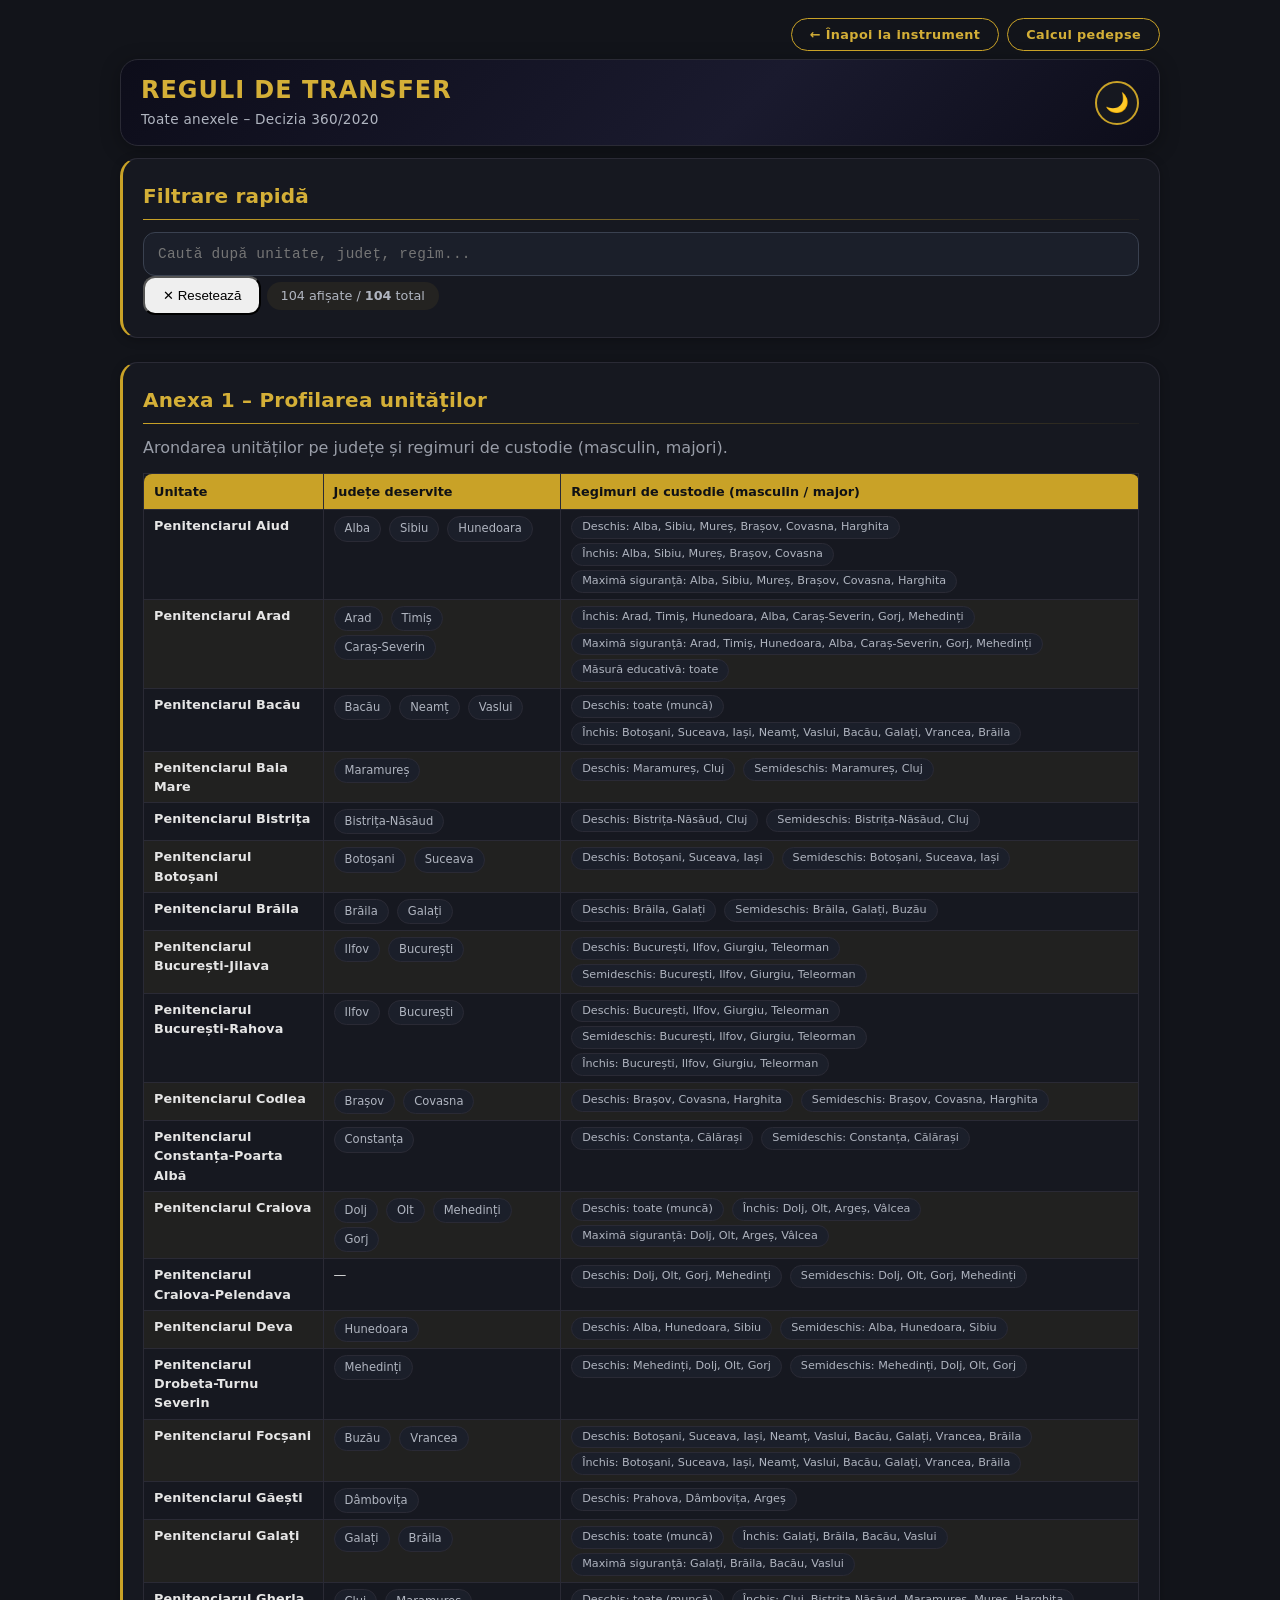
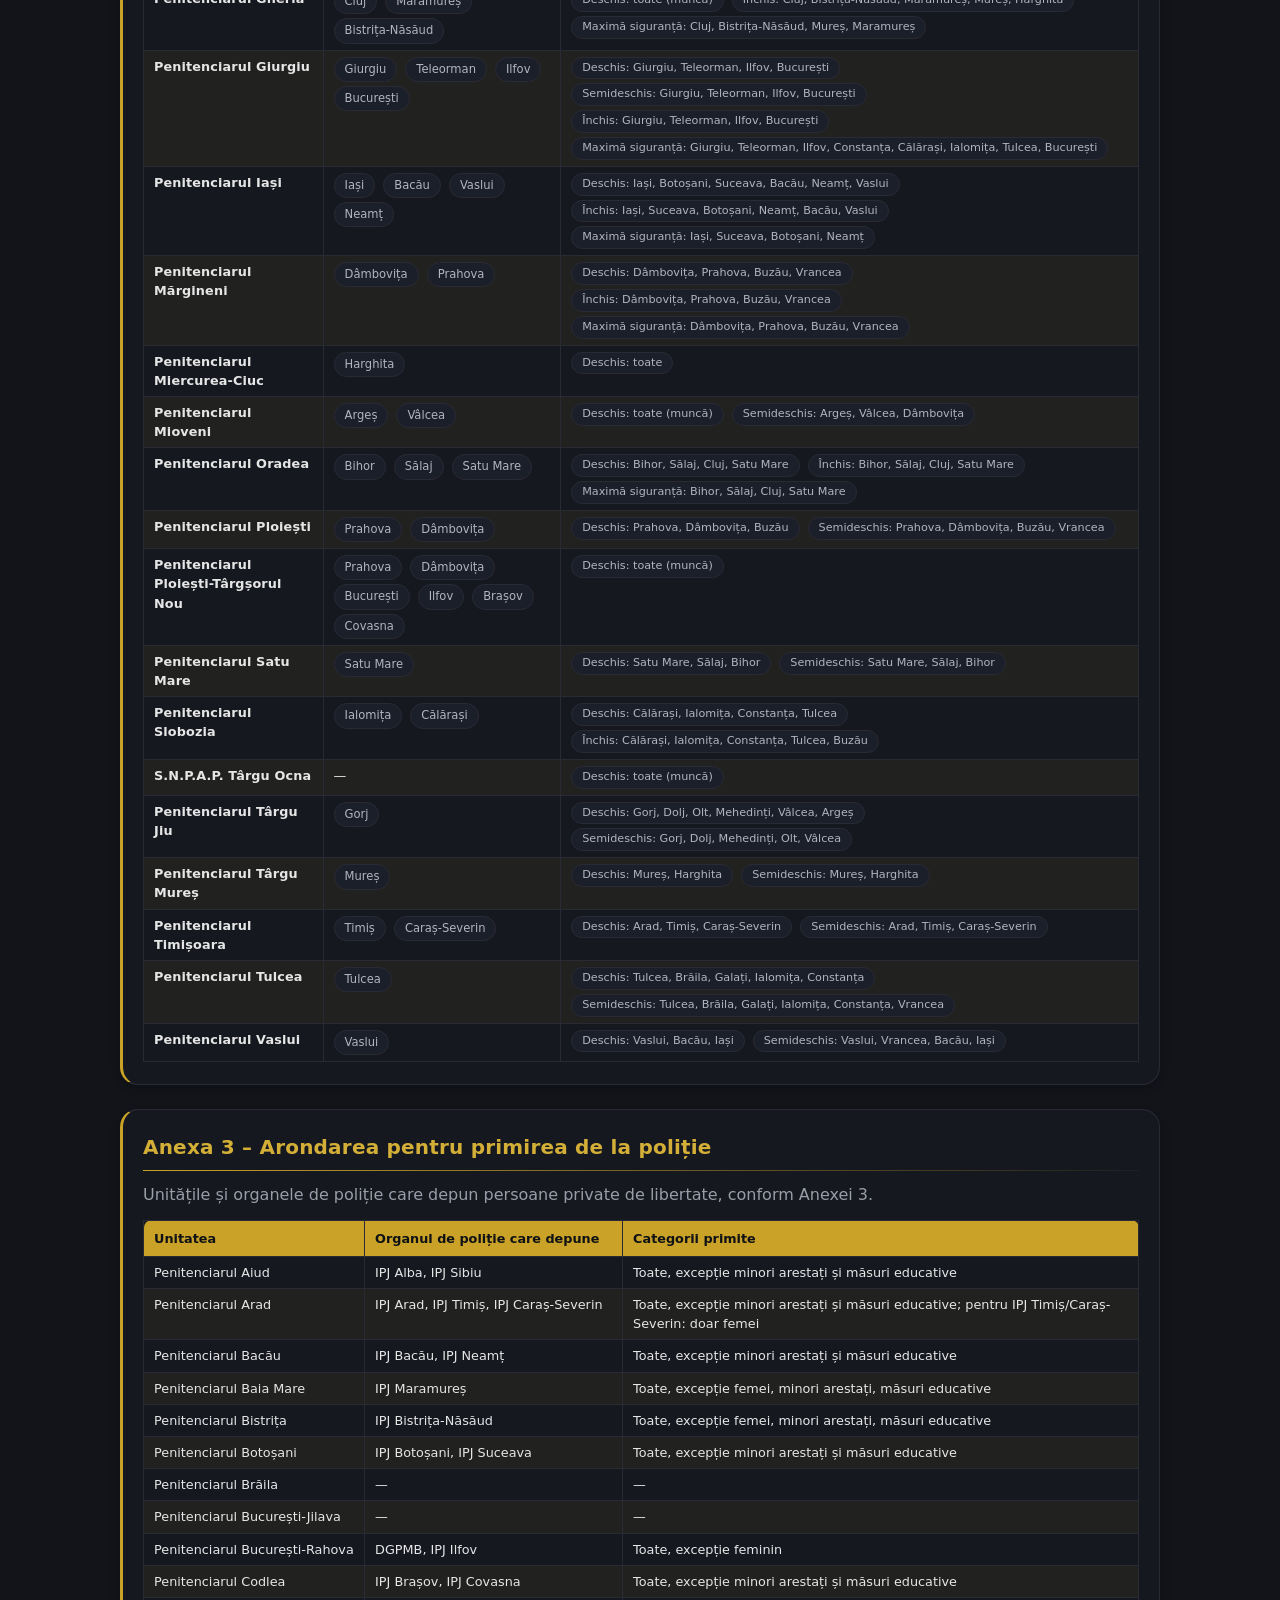
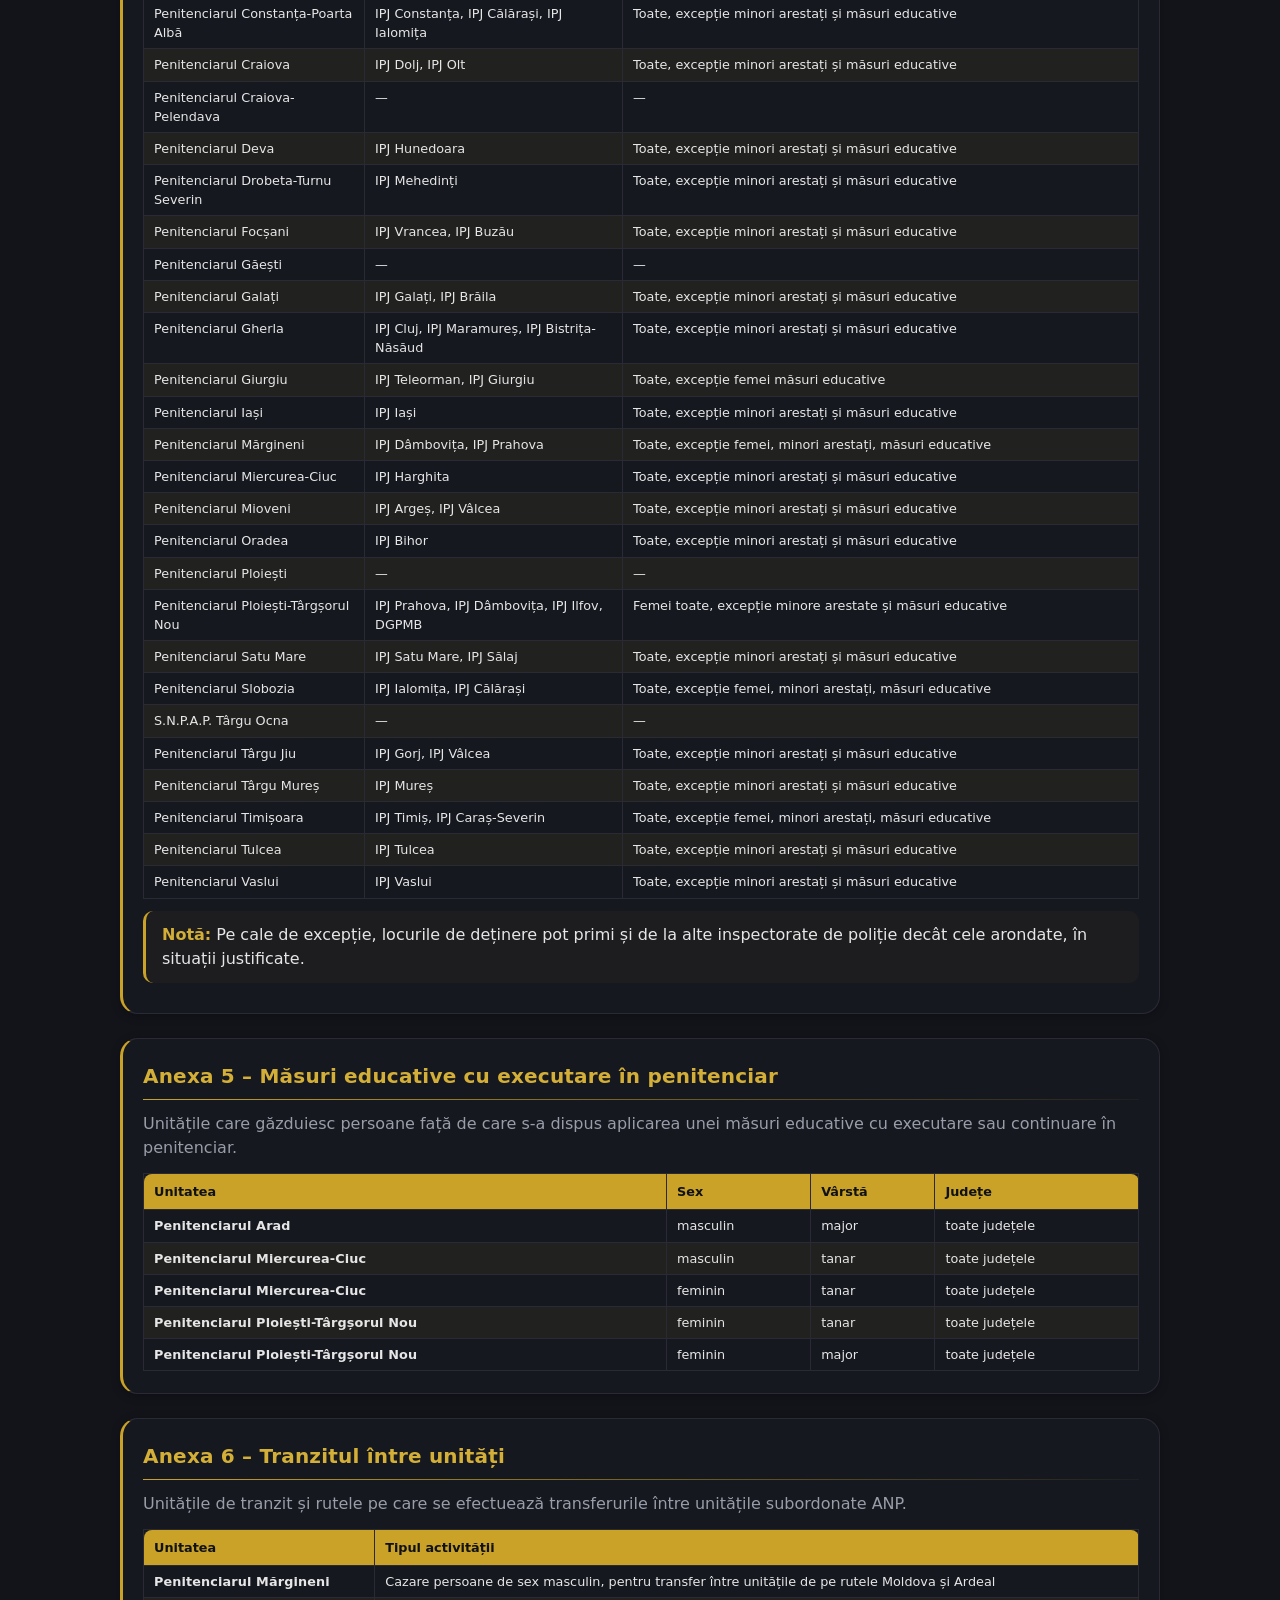
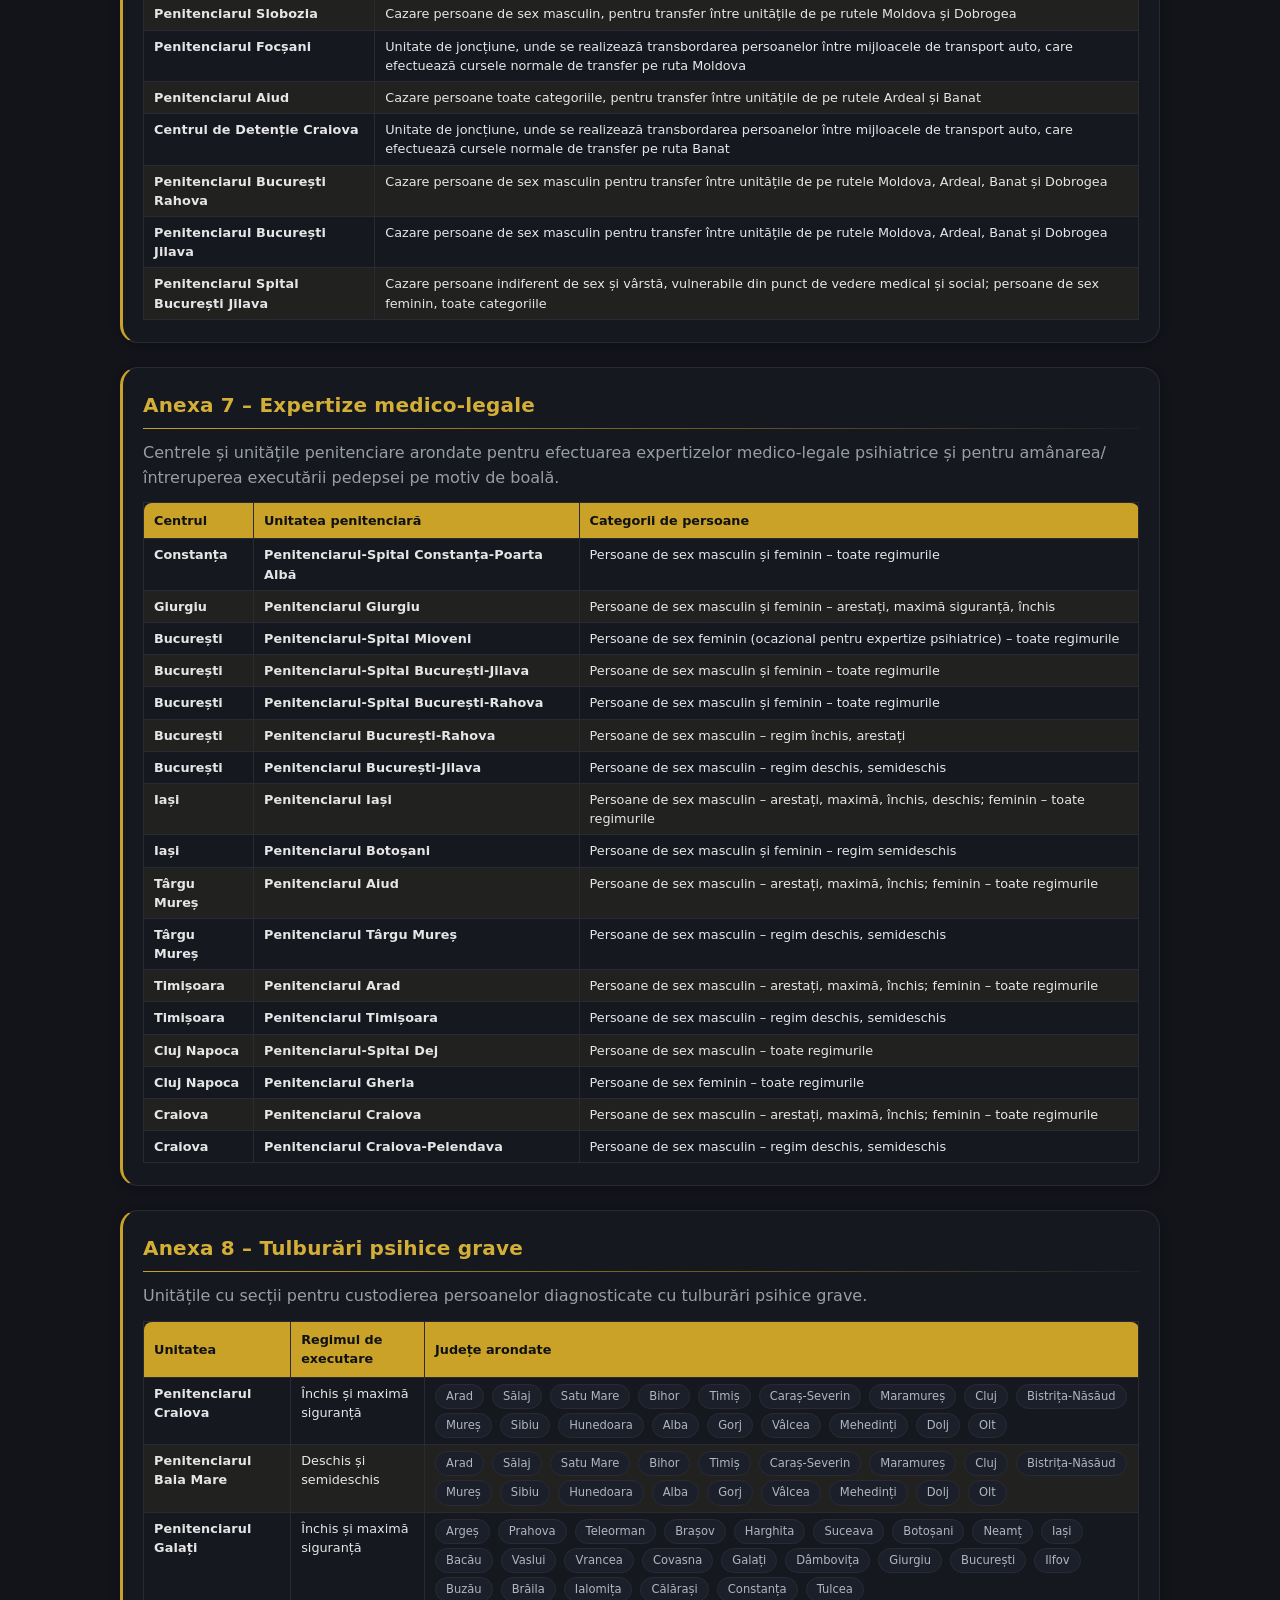
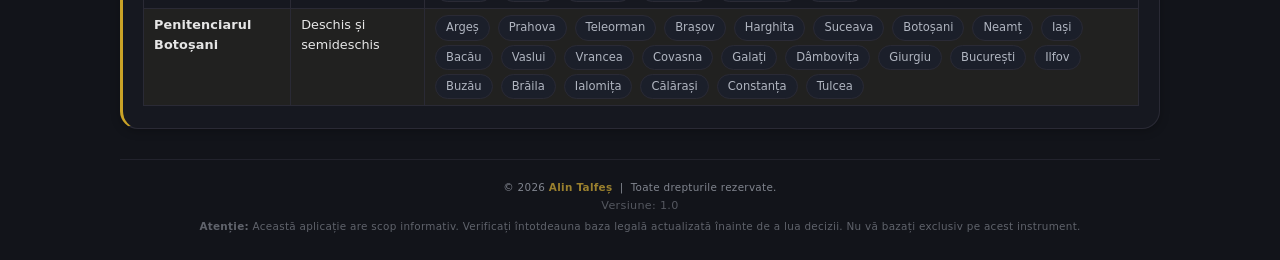
==== commit 35abcc32: "Update rules.html" ====
--- a/rules.html
+++ b/rules.html
@@ -1,12 +1,231 @@
 <!DOCTYPE html>
 <html lang="ro">
 <head>
-    <meta charset="UTF-8">
-    <meta name="viewport" content="width=device-width, initial-scale=1.0">
+    <meta charset="UTF-8" />
+    <meta name="viewport" content="width=device-width, initial-scale=1.0" />
     <title>Regulile de transfer – Decizia 360/2020</title>
-    <link rel="stylesheet" href="style.css">
+    <link rel="stylesheet" href="style.css" />
     <style>
-        /* Stiluri suplimentare specifice paginii rules */
+        /* ============================================================
+           STILURI SUPLIMENTARE SPECIFICE PAGINII rules.html
+           Toate modificările de design cerute, fără a afecta funcționalitatea.
+           ============================================================ */
+
+        /* ---------- 1. Tipografie și ierarhie vizuală ---------- */
+        .header-inner h1 {
+            font-size: 1.5rem;
+            letter-spacing: 0.04em;
+        }
+
+        .card h3 {
+            font-size: 1.25rem;
+            letter-spacing: 0.01em;
+        }
+
+        /* Textul descriptiv de sub titlul anexelor */
+        .card > p {
+            line-height: 1.55;
+            color: var(--text-light);
+            opacity: 0.85;
+        }
+
+        .unitate-nume {
+            font-weight: 650;
+            letter-spacing: 0.01em;
+        }
+
+        /* ---------- 2. Carduri și spațiere ---------- */
+        .card {
+            padding: 22px 20px;
+            margin-bottom: 24px;
+            border-left: 3px solid var(--gold);
+            transition: border-left-color 0.2s ease, box-shadow 0.2s ease;
+        }
+
+        .card:hover {
+            border-left-color: var(--gold-light);
+        }
+
+        .header {
+            border-radius: 18px;
+            box-shadow: 0 4px 20px rgba(0, 0, 0, 0.3);
+            padding: 16px 20px;
+        }
+
+        body.light .header {
+            box-shadow: 0 4px 20px rgba(0, 0, 0, 0.08);
+        }
+
+        /* ---------- 3. Tabelul (toate anexele) ---------- */
+        .rules-table thead th:first-child {
+            border-top-left-radius: 8px;
+        }
+        .rules-table thead th:last-child {
+            border-top-right-radius: 8px;
+        }
+
+        .rules-table th,
+        .rules-table td {
+            padding: 10px 12px;
+        }
+
+        .rules-table tr:nth-child(even) {
+            background: rgba(201, 162, 39, 0.06);
+        }
+
+        .rules-table tbody tr {
+            transition: background 0.15s ease;
+        }
+        .rules-table tbody tr:hover {
+            background: rgba(201, 162, 39, 0.10);
+        }
+
+        .judet-tag {
+            padding: 3px 10px;
+            border-radius: 999px;
+            font-size: 0.72rem;
+            border: 1px solid var(--border);
+            background: var(--input-bg);
+            color: var(--text-light);
+        }
+
+        body.light .judet-tag {
+            background: #f0f0f0;
+            border-color: #ccc;
+        }
+        body.light .rules-table tr:nth-child(even) {
+            background: rgba(184, 148, 31, 0.06);
+        }
+        body.light .rules-table tbody tr:hover {
+            background: rgba(184, 148, 31, 0.10);
+        }
+
+        /* ---------- 4. Zona de filtrare rapidă ---------- */
+        .filter-container input {
+            border-radius: 12px;
+            padding: 10px 14px;
+            transition: box-shadow 0.2s ease, border-color 0.2s ease;
+        }
+        .filter-container input:focus {
+            box-shadow: inset 0 2px 4px rgba(0, 0, 0, 0.06), 0 0 0 3px rgba(201, 162, 39, 0.10);
+        }
+
+        .filter-container {
+            gap: 14px;
+            align-items: center;
+            flex-wrap: wrap;
+        }
+
+        .filter-stats {
+            background: rgba(201, 162, 39, 0.08);
+            padding: 4px 14px;
+            border-radius: 30px;
+            font-size: 0.8rem;
+            color: var(--text-light);
+            display: inline-block;
+            margin-left: 0;
+            white-space: nowrap;
+        }
+
+        body.light .filter-stats {
+            background: rgba(184, 148, 31, 0.08);
+        }
+
+        .filter-container .filter-clear {
+            padding: 10px 18px;
+            border-radius: 12px;
+        }
+
+        /* ---------- 5. Header și navigare de sus ---------- */
+        .top-link {
+            padding: 6px 18px;
+            font-size: 0.8rem;
+            border-radius: 30px;
+        }
+
+        #themeToggle {
+            transition: transform 0.2s ease, box-shadow 0.2s ease;
+        }
+        #themeToggle:hover {
+            transform: scale(1.05);
+            box-shadow: 0 0 20px rgba(201, 162, 39, 0.25);
+        }
+
+        /* ---------- 6. Detalii de finisaj (polish) ---------- */
+        .judet-tag,
+        .top-link,
+        .filter-container input,
+        .filter-container .filter-clear {
+            transition: all 0.2s ease;
+        }
+
+        /* Scrollbar stilizat pentru tabele */
+        .rules-container::-webkit-scrollbar {
+            height: 6px;
+        }
+        .rules-container::-webkit-scrollbar-track {
+            background: var(--input-bg);
+            border-radius: 10px;
+        }
+        .rules-container::-webkit-scrollbar-thumb {
+            background: var(--gold);
+            border-radius: 10px;
+        }
+
+        .footer {
+            padding: 20px 0 14px 0;
+            margin-top: 30px;
+            border-top: 1px solid var(--border);
+        }
+
+        /* Container mai larg pe ecrane mari */
+        @media (min-width: 1200px) {
+            .container {
+                max-width: 1040px;
+            }
+        }
+
+        /* ---------- 7. Accesibilitate vizuală (focus) ---------- */
+        :focus-visible {
+            outline: 3px solid var(--gold-light);
+            outline-offset: 2px;
+        }
+
+        .filter-container input:focus-visible {
+            outline: 3px solid var(--gold-light);
+            outline-offset: 2px;
+        }
+
+        /* ---------- Responsive ---------- */
+        @media (max-width: 700px) {
+            .card {
+                padding: 18px 16px;
+                margin-bottom: 20px;
+            }
+            .header {
+                padding: 12px 16px;
+                border-radius: 14px;
+            }
+            .rules-table th,
+            .rules-table td {
+                padding: 8px 6px;
+            }
+        }
+
+        @media (max-width: 480px) {
+            .header-inner h1 {
+                font-size: 1.2rem;
+            }
+            .card h3 {
+                font-size: 1.05rem;
+            }
+            .filter-stats {
+                font-size: 0.7rem;
+                padding: 3px 10px;
+            }
+        }
+
+        /* ---------- Reguli existente (păstrate pentru compatibilitate) ---------- */
         .back-link {
             display: inline-block;
             margin-bottom: 16px;
@@ -23,6 +242,7 @@
             transform: translateY(-2px);
             box-shadow: 0 4px 12px rgba(201, 162, 39, 0.3);
         }
+
         .section-title {
             font-size: 1.2rem;
             font-weight: 700;
@@ -31,12 +251,14 @@
             padding-bottom: 6px;
             border-bottom: 1px solid var(--border);
         }
+
         .rules-table {
             width: 100%;
             border-collapse: collapse;
             font-size: 0.8rem;
             margin-top: 12px;
         }
+
         .rules-table th {
             background: var(--gold);
             color: #0F1115;
@@ -45,41 +267,27 @@
             text-align: left;
             border: 1px solid var(--border);
         }
+
         .rules-table td {
             padding: 6px 10px;
             border: 1px solid var(--border);
             vertical-align: top;
             color: var(--text);
         }
-        .rules-table tr:nth-child(even) {
-            background: rgba(201, 162, 39, 0.04);
-        }
-        .rules-table tr:hover {
-            background: rgba(201, 162, 39, 0.08);
-        }
+
         .judete-list {
             display: flex;
             flex-wrap: wrap;
             gap: 4px 8px;
         }
-        .judet-tag {
-            background: var(--input-bg);
-            padding: 2px 8px;
-            border-radius: 12px;
-            font-size: 0.7rem;
-            border: 1px solid var(--border);
-            color: var(--text-light);
-        }
-        .unitate-nume {
-            font-weight: 600;
-            color: var(--gold-light);
-        }
+
         .regim-label {
             font-weight: 600;
             color: var(--text-light);
             font-size: 0.7rem;
             text-transform: uppercase;
         }
+
         .anexa-box {
             background: rgba(201, 162, 39, 0.04);
             border-left: 3px solid var(--gold);
@@ -96,594 +304,508 @@
             font-size: 0.8rem;
             line-height: 1.8;
         }
-        .filter-container {
-            display: flex;
-            gap: 10px;
-            margin-bottom: 16px;
-            flex-wrap: wrap;
-            align-items: center;
-        }
-        .filter-container input {
-            flex: 1;
-            min-width: 200px;
-            padding: 10px 14px;
-            border: 1.5px solid var(--input-border);
-            border-radius: var(--radius-md);
-            background: var(--input-bg);
-            color: var(--text);
-            font-size: 0.9rem;
-            font-family: var(--font);
-        }
-        .filter-container input:focus {
-            border-color: var(--gold);
-            outline: none;
-            box-shadow: 0 0 0 3px rgba(201, 162, 39, 0.1);
-        }
-        .filter-container input::placeholder {
-            color: var(--input-placeholder);
-        }
-        .filter-container .filter-clear {
-            padding: 10px 16px;
-            background: transparent;
-            border: 1.5px solid var(--border);
-            border-radius: var(--radius-md);
-            color: var(--text-light);
-            cursor: pointer;
-            font-weight: 600;
-            transition: all 0.2s;
-        }
-        .filter-container .filter-clear:hover {
-            border-color: var(--gold);
-            color: var(--gold-light);
-            background: rgba(201, 162, 39, 0.05);
-        }
-        .filter-stats {
-            font-size: 0.8rem;
-            color: var(--text-light);
-            margin-left: 8px;
-        }
-        .filter-stats strong {
-            color: var(--gold-light);
-        }
-        @media (max-width: 700px) {
-            .rules-table {
-                font-size: 0.7rem;
-            }
-            .rules-table th,
-            .rules-table td {
-                padding: 4px 6px;
-            }
-            .filter-container input {
-                min-width: 120px;
-                font-size: 0.8rem;
-                padding: 8px 10px;
-            }
-        }
+
+        /* păstrăm stilurile pentru .filter-stats vechi (dacă există) – le suprascriem prin cele noi */
     </style>
 </head>
 <body>
-    <div class="container">
-
-        <!-- ========== BARĂ DE SUS ========== -->
-        <div class="top-bar">
-            <a href="index.html" class="top-link">← Înapoi la instrument</a>
-            <a href="https://alintalfes-glitch.github.io/calcul-pedeapsa/" target="_blank" class="top-link">Calcul pedepse</a>
+
+<div class="container">
+
+    <!-- ========== BARĂ DE SUS ========== -->
+    <div class="top-bar">
+        <a href="index.html" class="top-link">← Înapoi la instrument</a>
+        <a href="https://alintalfes-glitch.github.io/calcul-pedeapsa/" target="_blank" class="top-link">Calcul pedepse</a>
+    </div>
+
+    <!-- ========== HEADER ========== -->
+    <header class="header">
+        <div class="header-inner">
+            <h1>REGULI DE TRANSFER</h1>
+            <div class="subtitle">Toate anexele – Decizia 360/2020</div>
         </div>
-
-        <!-- ========== HEADER ========== -->
-        <header class="header">
-            <div class="header-inner">
-                <h1>REGULI DE TRANSFER</h1>
-                <div class="subtitle">Toate anexele – Decizia 360/2020</div>
-            </div>
-            <div class="header-actions">
-                <button id="themeToggle" aria-label="Schimbă tema">🌙</button>
-            </div>
-        </header>
-
-        <!-- ========== CARD FILTRARE ========== -->
-        <div class="card">
-            <h3>Filtrare rapidă</h3>
-            <div class="filter-container">
-                <input type="text" id="filterInput" placeholder="Caută după unitate, județ, regim...">
-                <button class="filter-clear" id="filterClear">✕ Resetează</button>
-                <span class="filter-stats" id="filterStats">0 afișate / <strong>0</strong> total</span>
-            </div>
+        <div class="header-actions">
+            <button id="themeToggle" aria-label="Schimbă tema">🌙</button>
         </div>
-
-        <!-- ========== ANEXA 1 ========== -->
-        <div class="card" id="anexa1Card">
-            <h3>Anexa 1 – Profilarea unităților</h3>
-            <p style="color:var(--text-light); margin-bottom:12px;">
-                Arondarea unităților pe județe și regimuri de custodie (masculin, majori).
-            </p>
-            <div class="rules-container" style="overflow-x:auto;">
-                <table class="rules-table" id="anexa1Table">
-                    <thead>
-                        <tr>
-                            <th>Unitate</th>
-                            <th>Județe deservite</th>
-                            <th>Regimuri de custodie (masculin / major)</th>
-                        </tr>
-                    </thead>
-                    <tbody id="anexa1Body">
-                    </tbody>
-                </table>
-            </div>
+    </header>
+
+    <!-- ========== CARD FILTRARE ========== -->
+    <div class="card">
+        <h3>Filtrare rapidă</h3>
+        <div class="filter-container">
+            <input type="text" id="filterInput" placeholder="Caută după unitate, județ, regim..." />
+            <button class="filter-clear" id="filterClear">✕ Resetează</button>
+            <span class="filter-stats" id="filterStats">0 afișate / <strong>0</strong> total</span>
         </div>
-
-        <!-- ========== ANEXA 3 ========== -->
-        <div class="card" id="anexa3Card">
-            <h3>Anexa 3 – Arondarea pentru primirea de la poliție</h3>
-            <p style="color:var(--text-light); margin-bottom:12px;">
-                Unitățile și organele de poliție care depun persoane private de libertate, conform Anexei 3.
-            </p>
-            <div class="rules-container" style="overflow-x:auto;">
-                <table class="rules-table" id="anexa3Table">
-                    <thead>
-                        <tr>
-                            <th>Unitatea</th>
-                            <th>Organul de poliție care depune</th>
-                            <th>Categorii primite</th>
-                        </tr>
-                    </thead>
-                    <tbody id="anexa3Body">
-                    </tbody>
-                </table>
-            </div>
-            <div class="anexa-box" style="margin-top:12px;">
-                <strong>Notă:</strong> Pe cale de excepție, locurile de deținere pot primi și de la alte inspectorate de poliție decât cele arondate, în situații justificate.
-            </div>
+    </div>
+
+    <!-- ========== ANEXA 1 ========== -->
+    <div class="card" id="anexa1Card">
+        <h3>Anexa 1 – Profilarea unităților</h3>
+        <p>Arondarea unităților pe județe și regimuri de custodie (masculin, majori).</p>
+        <div class="rules-container" style="overflow-x:auto;">
+            <table class="rules-table" id="anexa1Table">
+                <thead>
+                    <tr>
+                        <th>Unitate</th>
+                        <th>Județe deservite</th>
+                        <th>Regimuri de custodie (masculin / major)</th>
+                    </tr>
+                </thead>
+                <tbody id="anexa1Body"></tbody>
+            </table>
         </div>
-
-        <!-- ========== ANEXA 5 ========== -->
-        <div class="card" id="anexa5Card">
-            <h3>Anexa 5 – Măsuri educative cu executare în penitenciar</h3>
-            <p style="color:var(--text-light); margin-bottom:12px;">
-                Unitățile care găzduiesc persoane față de care s-a dispus aplicarea unei măsuri educative cu executare sau continuare în penitenciar.
-            </p>
-            <div id="anexa5Container">
-                <!-- Populat de JavaScript -->
-            </div>
+    </div>
+
+    <!-- ========== ANEXA 3 ========== -->
+    <div class="card" id="anexa3Card">
+        <h3>Anexa 3 – Arondarea pentru primirea de la poliție</h3>
+        <p>Unitățile și organele de poliție care depun persoane private de libertate, conform Anexei 3.</p>
+        <div class="rules-container" style="overflow-x:auto;">
+            <table class="rules-table" id="anexa3Table">
+                <thead>
+                    <tr>
+                        <th>Unitatea</th>
+                        <th>Organul de poliție care depune</th>
+                        <th>Categorii primite</th>
+                    </tr>
+                </thead>
+                <tbody id="anexa3Body"></tbody>
+            </table>
         </div>
-
-        <!-- ========== ANEXA 6 ========== -->
-        <div class="card" id="anexa6Card">
-            <h3>Anexa 6 – Tranzitul între unități</h3>
-            <p style="color:var(--text-light); margin-bottom:12px;">
-                Unitățile de tranzit și rutele pe care se efectuează transferurile între unitățile subordonate ANP.
-            </p>
-            <div id="anexa6Container">
-                <!-- Populat de JavaScript -->
-            </div>
+        <div class="anexa-box" style="margin-top:12px;">
+            <strong>Notă:</strong> Pe cale de excepție, locurile de deținere pot primi și de la alte inspectorate de poliție decât cele arondate, în situații justificate.
         </div>
-
-        <!-- ========== ANEXA 7 ========== -->
-        <div class="card" id="anexa7Card">
-            <h3>Anexa 7 – Expertize medico-legale</h3>
-            <p style="color:var(--text-light); margin-bottom:12px;">
-                Centrele și unitățile penitenciare arondate pentru efectuarea expertizelor medico-legale psihiatrice și pentru amânarea/întreruperea executării pedepsei pe motiv de boală.
-            </p>
-            <div id="anexa7Container">
-                <!-- Populat de JavaScript -->
-            </div>
-        </div>
-
-        <!-- ========== ANEXA 8 ========== -->
-        <div class="card" id="anexa8Card">
-            <h3>Anexa 8 – Tulburări psihice grave</h3>
-            <p style="color:var(--text-light); margin-bottom:12px;">
-                Unitățile cu secții pentru custodierea persoanelor diagnosticate cu tulburări psihice grave.
-            </p>
-            <div id="anexa8Container">
-                <!-- Populat de JavaScript -->
-            </div>
-        </div>
-
-        <!-- ========== FOOTER ========== -->
-        <footer class="footer">
-            <p>
-                &copy; 2026 <a href="https://wa.me/alin.talfes" target="_blank" rel="noopener noreferrer" style="color:var(--gold-light); text-decoration:none; font-weight:600;">Alin Talfeș</a>
-                &nbsp;|&nbsp; Toate drepturile rezervate.
-                <br>
-                <span id="versionDisplay" style="font-size:0.7rem; opacity:0.6;">Versiune: încărcare...</span>
-            </p>
-            <p style="margin-top:4px; font-size:0.65rem; opacity:0.7;">
-                <strong>Atenție:</strong> Această aplicație are scop informativ. 
-                Verificați întotdeauna baza legală actualizată înainte de a lua decizii. 
-                Nu vă bazați exclusiv pe acest instrument.
-            </p>
-        </footer>
-
     </div>
 
-    <!-- ========== SCRIPTS ========== -->
-    <script src="rules.js"></script>
-    <script>
-        (function() {
-            // ============================================================
-            // 0. ÎNCĂRCARE VERSIUNE DIN version.json
-            // ============================================================
-            const versionDisplay = document.getElementById('versionDisplay');
-            fetch('version.json')
-                .then(response => {
-                    if (!response.ok) throw new Error('version.json not found');
-                    return response.json();
-                })
-                .then(data => {
-                    if (data.version) {
-                        versionDisplay.textContent = 'Versiune: ' + data.version;
-                    } else {
-                        versionDisplay.textContent = 'Versiune: necunoscută';
-                    }
-                })
-                .catch(() => {
-                    versionDisplay.textContent = 'Versiune: neîncărcată';
+    <!-- ========== ANEXA 5 ========== -->
+    <div class="card" id="anexa5Card">
+        <h3>Anexa 5 – Măsuri educative cu executare în penitenciar</h3>
+        <p>Unitățile care găzduiesc persoane față de care s-a dispus aplicarea unei măsuri educative cu executare sau continuare în penitenciar.</p>
+        <div id="anexa5Container"></div>
+    </div>
+
+    <!-- ========== ANEXA 6 ========== -->
+    <div class="card" id="anexa6Card">
+        <h3>Anexa 6 – Tranzitul între unități</h3>
+        <p>Unitățile de tranzit și rutele pe care se efectuează transferurile între unitățile subordonate ANP.</p>
+        <div id="anexa6Container"></div>
+    </div>
+
+    <!-- ========== ANEXA 7 ========== -->
+    <div class="card" id="anexa7Card">
+        <h3>Anexa 7 – Expertize medico-legale</h3>
+        <p>Centrele și unitățile penitenciare arondate pentru efectuarea expertizelor medico-legale psihiatrice și pentru amânarea/întreruperea executării pedepsei pe motiv de boală.</p>
+        <div id="anexa7Container"></div>
+    </div>
+
+    <!-- ========== ANEXA 8 ========== -->
+    <div class="card" id="anexa8Card">
+        <h3>Anexa 8 – Tulburări psihice grave</h3>
+        <p>Unitățile cu secții pentru custodierea persoanelor diagnosticate cu tulburări psihice grave.</p>
+        <div id="anexa8Container"></div>
+    </div>
+
+    <!-- ========== FOOTER ========== -->
+    <footer class="footer">
+        <p>
+            &copy; 2026 <a href="https://wa.me/alin.talfes" target="_blank" rel="noopener noreferrer" style="color:var(--gold-light); text-decoration:none; font-weight:600;">Alin Talfeș</a>
+            &nbsp;|&nbsp; Toate drepturile rezervate.
+            <br />
+            <span id="versionDisplay" style="font-size:0.7rem; opacity:0.6;">Versiune: încărcare...</span>
+        </p>
+        <p style="margin-top:4px; font-size:0.65rem; opacity:0.7;">
+            <strong>Atenție:</strong> Această aplicație are scop informativ.
+            Verificați întotdeauna baza legală actualizată înainte de a lua decizii.
+            Nu vă bazați exclusiv pe acest instrument.
+        </p>
+    </footer>
+
+</div>
+
+<!-- ========== SCRIPTS ========== -->
+<script src="rules.js"></script>
+<script>
+    (function() {
+        // ============================================================
+        // 0. ÎNCĂRCARE VERSIUNE DIN version.json
+        // ============================================================
+        const versionDisplay = document.getElementById('versionDisplay');
+        fetch('version.json')
+            .then(response => {
+                if (!response.ok) throw new Error('version.json not found');
+                return response.json();
+            })
+            .then(data => {
+                if (data.version) {
+                    versionDisplay.textContent = 'Versiune: ' + data.version;
+                } else {
+                    versionDisplay.textContent = 'Versiune: necunoscută';
+                }
+            })
+            .catch(() => {
+                versionDisplay.textContent = 'Versiune: neîncărcată';
+            });
+
+        // ============================================================
+        // 1. ANEXA 1 – Profilarea unităților
+        // ============================================================
+        const anexa1Body = document.getElementById('anexa1Body');
+        const unitatiRelevante = UNITATI.filter(u => !u.spital && !u.educativ && !u.detentie);
+
+        unitatiRelevante.forEach(u => {
+            const tr = document.createElement('tr');
+
+            // Nume unitate
+            const tdNume = document.createElement('td');
+            tdNume.innerHTML = `<span class="unitate-nume">${u.nume}</span>`;
+            tr.appendChild(tdNume);
+
+            // Județe deservite
+            const tdJudete = document.createElement('td');
+            const judeteList = document.createElement('div');
+            judeteList.className = 'judete-list';
+            if (u.judeteDeservite && u.judeteDeservite.length > 0) {
+                u.judeteDeservite.forEach(j => {
+                    const span = document.createElement('span');
+                    span.className = 'judet-tag';
+                    span.textContent = j;
+                    judeteList.appendChild(span);
                 });
-
-            // ============================================================
-            // 1. ANEXA 1 – Profilarea unităților
-            // ============================================================
-            const anexa1Body = document.getElementById('anexa1Body');
-            const unitatiRelevante = UNITATI.filter(u => !u.spital && !u.educativ && !u.detentie);
-
-            unitatiRelevante.forEach(u => {
-                const tr = document.createElement('tr');
-
-                // Nume unitate
-                const tdNume = document.createElement('td');
-                tdNume.innerHTML = `<span class="unitate-nume">${u.nume}</span>`;
-                tr.appendChild(tdNume);
-
-                // Județe deservite
-                const tdJudete = document.createElement('td');
-                const judeteList = document.createElement('div');
-                judeteList.className = 'judete-list';
-                if (u.judeteDeservite && u.judeteDeservite.length > 0) {
-                    u.judeteDeservite.forEach(j => {
-                        const span = document.createElement('span');
-                        span.className = 'judet-tag';
-                        span.textContent = j;
-                        judeteList.appendChild(span);
-                    });
-                } else {
-                    judeteList.textContent = '—';
-                }
-                tdJudete.appendChild(judeteList);
-                tr.appendChild(tdJudete);
-
-                // Regimuri de custodie (masculin / major)
-                const tdRegim = document.createElement('td');
-                const regimDiv = document.createElement('div');
-                regimDiv.style.display = 'flex';
-                regimDiv.style.flexWrap = 'wrap';
-                regimDiv.style.gap = '4px 8px';
-
-                const regimuri = u.custodie?.masculin?.major || {};
-                const regimMap = {
-                    'deschis': 'Deschis',
-                    'semideschis': 'Semideschis',
-                    'inchis': 'Închis',
-                    'maxima': 'Maximă siguranță',
-                    'masura_educativa_penitenciar': 'Măsură educativă'
-                };
-
-                let hasRegim = false;
-                for (const [key, label] of Object.entries(regimMap)) {
-                    const judete = regimuri[key];
-                    if (judete && Array.isArray(judete) && judete.length > 0) {
-                        hasRegim = true;
-                        const span = document.createElement('span');
-                        span.style.cssText = `
-                            background: var(--input-bg);
-                            padding: 2px 10px;
-                            border-radius: 12px;
-                            border: 1px solid var(--border);
-                            font-size: 0.7rem;
-                            color: var(--text-light);
-                        `;
-                        let judeteStr = judete.includes('toate') ? 'toate' : judete.includes('toate_munca') ? 'toate (muncă)' : judete.join(', ');
-                        span.textContent = `${label}: ${judeteStr}`;
-                        regimDiv.appendChild(span);
-                    }
-                }
-
-                if (!hasRegim) {
+            } else {
+                judeteList.textContent = '—';
+            }
+            tdJudete.appendChild(judeteList);
+            tr.appendChild(tdJudete);
+
+            // Regimuri de custodie (masculin / major)
+            const tdRegim = document.createElement('td');
+            const regimDiv = document.createElement('div');
+            regimDiv.style.display = 'flex';
+            regimDiv.style.flexWrap = 'wrap';
+            regimDiv.style.gap = '4px 8px';
+
+            const regimuri = u.custodie?.masculin?.major || {};
+            const regimMap = {
+                'deschis': 'Deschis',
+                'semideschis': 'Semideschis',
+                'inchis': 'Închis',
+                'maxima': 'Maximă siguranță',
+                'masura_educativa_penitenciar': 'Măsură educativă'
+            };
+
+            let hasRegim = false;
+            for (const [key, label] of Object.entries(regimMap)) {
+                const judete = regimuri[key];
+                if (judete && Array.isArray(judete) && judete.length > 0) {
+                    hasRegim = true;
                     const span = document.createElement('span');
-                    span.textContent = '—';
-                    span.style.color = 'var(--text-light)';
+                    span.style.cssText = `
+                        background: var(--input-bg);
+                        padding: 2px 10px;
+                        border-radius: 999px;
+                        border: 1px solid var(--border);
+                        font-size: 0.7rem;
+                        color: var(--text-light);
+                    `;
+                    let judeteStr = judete.includes('toate') ? 'toate' : judete.includes('toate_munca') ? 'toate (muncă)' : judete.join(', ');
+                    span.textContent = `${label}: ${judeteStr}`;
                     regimDiv.appendChild(span);
                 }
-
-                tdRegim.appendChild(regimDiv);
-                tr.appendChild(tdRegim);
-
-                anexa1Body.appendChild(tr);
+            }
+
+            if (!hasRegim) {
+                const span = document.createElement('span');
+                span.textContent = '—';
+                span.style.color = 'var(--text-light)';
+                regimDiv.appendChild(span);
+            }
+
+            tdRegim.appendChild(regimDiv);
+            tr.appendChild(tdRegim);
+
+            anexa1Body.appendChild(tr);
+        });
+
+        // ============================================================
+        // 2. ANEXA 3 – Arondarea pentru primirea de la poliție
+        // ============================================================
+        const anexa3Body = document.getElementById('anexa3Body');
+
+        const anexa3Data = [
+            { unitate: 'Penitenciarul Aiud', organ: 'IPJ Alba, IPJ Sibiu', categorii: 'Toate, excepție minori arestați și măsuri educative' },
+            { unitate: 'Penitenciarul Arad', organ: 'IPJ Arad, IPJ Timiș, IPJ Caraș-Severin', categorii: 'Toate, excepție minori arestați și măsuri educative; pentru IPJ Timiș/Caraș-Severin: doar femei' },
+            { unitate: 'Penitenciarul Bacău', organ: 'IPJ Bacău, IPJ Neamț', categorii: 'Toate, excepție minori arestați și măsuri educative' },
+            { unitate: 'Penitenciarul Baia Mare', organ: 'IPJ Maramureș', categorii: 'Toate, excepție femei, minori arestați, măsuri educative' },
+            { unitate: 'Penitenciarul Bistrița', organ: 'IPJ Bistrița-Năsăud', categorii: 'Toate, excepție femei, minori arestați, măsuri educative' },
+            { unitate: 'Penitenciarul Botoșani', organ: 'IPJ Botoșani, IPJ Suceava', categorii: 'Toate, excepție minori arestați și măsuri educative' },
+            { unitate: 'Penitenciarul Brăila', organ: '—', categorii: '—' },
+            { unitate: 'Penitenciarul București-Jilava', organ: '—', categorii: '—' },
+            { unitate: 'Penitenciarul București-Rahova', organ: 'DGPMB, IPJ Ilfov', categorii: 'Toate, excepție feminin' },
+            { unitate: 'Penitenciarul Codlea', organ: 'IPJ Brașov, IPJ Covasna', categorii: 'Toate, excepție minori arestați și măsuri educative' },
+            { unitate: 'Penitenciarul Constanța-Poarta Albă', organ: 'IPJ Constanța, IPJ Călărași, IPJ Ialomița', categorii: 'Toate, excepție minori arestați și măsuri educative' },
+            { unitate: 'Penitenciarul Craiova', organ: 'IPJ Dolj, IPJ Olt', categorii: 'Toate, excepție minori arestați și măsuri educative' },
+            { unitate: 'Penitenciarul Craiova-Pelendava', organ: '—', categorii: '—' },
+            { unitate: 'Penitenciarul Deva', organ: 'IPJ Hunedoara', categorii: 'Toate, excepție minori arestați și măsuri educative' },
+            { unitate: 'Penitenciarul Drobeta-Turnu Severin', organ: 'IPJ Mehedinți', categorii: 'Toate, excepție minori arestați și măsuri educative' },
+            { unitate: 'Penitenciarul Focșani', organ: 'IPJ Vrancea, IPJ Buzău', categorii: 'Toate, excepție minori arestați și măsuri educative' },
+            { unitate: 'Penitenciarul Găești', organ: '—', categorii: '—' },
+            { unitate: 'Penitenciarul Galați', organ: 'IPJ Galați, IPJ Brăila', categorii: 'Toate, excepție minori arestați și măsuri educative' },
+            { unitate: 'Penitenciarul Gherla', organ: 'IPJ Cluj, IPJ Maramureș, IPJ Bistrița-Năsăud', categorii: 'Toate, excepție minori arestați și măsuri educative' },
+            { unitate: 'Penitenciarul Giurgiu', organ: 'IPJ Teleorman, IPJ Giurgiu', categorii: 'Toate, excepție femei măsuri educative' },
+            { unitate: 'Penitenciarul Iași', organ: 'IPJ Iași', categorii: 'Toate, excepție minori arestați și măsuri educative' },
+            { unitate: 'Penitenciarul Mărgineni', organ: 'IPJ Dâmbovița, IPJ Prahova', categorii: 'Toate, excepție femei, minori arestați, măsuri educative' },
+            { unitate: 'Penitenciarul Miercurea-Ciuc', organ: 'IPJ Harghita', categorii: 'Toate, excepție minori arestați și măsuri educative' },
+            { unitate: 'Penitenciarul Mioveni', organ: 'IPJ Argeș, IPJ Vâlcea', categorii: 'Toate, excepție minori arestați și măsuri educative' },
+            { unitate: 'Penitenciarul Oradea', organ: 'IPJ Bihor', categorii: 'Toate, excepție minori arestați și măsuri educative' },
+            { unitate: 'Penitenciarul Ploiești', organ: '—', categorii: '—' },
+            { unitate: 'Penitenciarul Ploiești-Târgșorul Nou', organ: 'IPJ Prahova, IPJ Dâmbovița, IPJ Ilfov, DGPMB', categorii: 'Femei toate, excepție minore arestate și măsuri educative' },
+            { unitate: 'Penitenciarul Satu Mare', organ: 'IPJ Satu Mare, IPJ Sălaj', categorii: 'Toate, excepție minori arestați și măsuri educative' },
+            { unitate: 'Penitenciarul Slobozia', organ: 'IPJ Ialomița, IPJ Călărași', categorii: 'Toate, excepție femei, minori arestați, măsuri educative' },
+            { unitate: 'S.N.P.A.P. Târgu Ocna', organ: '—', categorii: '—' },
+            { unitate: 'Penitenciarul Târgu Jiu', organ: 'IPJ Gorj, IPJ Vâlcea', categorii: 'Toate, excepție minori arestați și măsuri educative' },
+            { unitate: 'Penitenciarul Târgu Mureș', organ: 'IPJ Mureș', categorii: 'Toate, excepție minori arestați și măsuri educative' },
+            { unitate: 'Penitenciarul Timișoara', organ: 'IPJ Timiș, IPJ Caraș-Severin', categorii: 'Toate, excepție femei, minori arestați, măsuri educative' },
+            { unitate: 'Penitenciarul Tulcea', organ: 'IPJ Tulcea', categorii: 'Toate, excepție minori arestați și măsuri educative' },
+            { unitate: 'Penitenciarul Vaslui', organ: 'IPJ Vaslui', categorii: 'Toate, excepție minori arestați și măsuri educative' }
+        ];
+
+        anexa3Data.forEach(item => {
+            const tr = document.createElement('tr');
+            const tdUnitate = document.createElement('td');
+            tdUnitate.textContent = item.unitate;
+            tr.appendChild(tdUnitate);
+            const tdOrgan = document.createElement('td');
+            tdOrgan.textContent = item.organ;
+            tr.appendChild(tdOrgan);
+            const tdCategorii = document.createElement('td');
+            tdCategorii.textContent = item.categorii;
+            tr.appendChild(tdCategorii);
+            anexa3Body.appendChild(tr);
+        });
+
+        // ============================================================
+        // 3. ANEXA 5 – Măsuri educative în penitenciar
+        // ============================================================
+        const anexa5Container = document.getElementById('anexa5Container');
+
+        const anexa5Data = [];
+        UNITATI.forEach(u => {
+            const custodie = u.custodie;
+            if (!custodie) return;
+            ['masculin', 'feminin'].forEach(sex => {
+                ['minor', 'tanar', 'major'].forEach(varsta => {
+                    const regimuri = custodie[sex]?.[varsta];
+                    if (regimuri && regimuri.masura_educativa_penitenciar && regimuri.masura_educativa_penitenciar.length > 0) {
+                        anexa5Data.push({
+                            unitate: u.nume,
+                            sex: sex,
+                            varsta: varsta,
+                            judete: regimuri.masura_educativa_penitenciar
+                        });
+                    }
+                });
             });
-
-            // ============================================================
-            // 2. ANEXA 3 – Arondarea pentru primirea de la poliție
-            // ============================================================
-            const anexa3Body = document.getElementById('anexa3Body');
-
-            const anexa3Data = [
-                { unitate: 'Penitenciarul Aiud', organ: 'IPJ Alba, IPJ Sibiu', categorii: 'Toate, excepție minori arestați și măsuri educative' },
-                { unitate: 'Penitenciarul Arad', organ: 'IPJ Arad, IPJ Timiș, IPJ Caraș-Severin', categorii: 'Toate, excepție minori arestați și măsuri educative; pentru IPJ Timiș/Caraș-Severin: doar femei' },
-                { unitate: 'Penitenciarul Bacău', organ: 'IPJ Bacău, IPJ Neamț', categorii: 'Toate, excepție minori arestați și măsuri educative' },
-                { unitate: 'Penitenciarul Baia Mare', organ: 'IPJ Maramureș', categorii: 'Toate, excepție femei, minori arestați, măsuri educative' },
-                { unitate: 'Penitenciarul Bistrița', organ: 'IPJ Bistrița-Năsăud', categorii: 'Toate, excepție femei, minori arestați, măsuri educative' },
-                { unitate: 'Penitenciarul Botoșani', organ: 'IPJ Botoșani, IPJ Suceava', categorii: 'Toate, excepție minori arestați și măsuri educative' },
-                { unitate: 'Penitenciarul Brăila', organ: '—', categorii: '—' },
-                { unitate: 'Penitenciarul București-Jilava', organ: '—', categorii: '—' },
-                { unitate: 'Penitenciarul București-Rahova', organ: 'DGPMB, IPJ Ilfov', categorii: 'Toate, excepție feminin' },
-                { unitate: 'Penitenciarul Codlea', organ: 'IPJ Brașov, IPJ Covasna', categorii: 'Toate, excepție minori arestați și măsuri educative' },
-                { unitate: 'Penitenciarul Constanța-Poarta Albă', organ: 'IPJ Constanța, IPJ Călărași, IPJ Ialomița', categorii: 'Toate, excepție minori arestați și măsuri educative' },
-                { unitate: 'Penitenciarul Craiova', organ: 'IPJ Dolj, IPJ Olt', categorii: 'Toate, excepție minori arestați și măsuri educative' },
-                { unitate: 'Penitenciarul Craiova-Pelendava', organ: '—', categorii: '—' },
-                { unitate: 'Penitenciarul Deva', organ: 'IPJ Hunedoara', categorii: 'Toate, excepție minori arestați și măsuri educative' },
-                { unitate: 'Penitenciarul Drobeta-Turnu Severin', organ: 'IPJ Mehedinți', categorii: 'Toate, excepție minori arestați și măsuri educative' },
-                { unitate: 'Penitenciarul Focșani', organ: 'IPJ Vrancea, IPJ Buzău', categorii: 'Toate, excepție minori arestați și măsuri educative' },
-                { unitate: 'Penitenciarul Găești', organ: '—', categorii: '—' },
-                { unitate: 'Penitenciarul Galați', organ: 'IPJ Galați, IPJ Brăila', categorii: 'Toate, excepție minori arestați și măsuri educative' },
-                { unitate: 'Penitenciarul Gherla', organ: 'IPJ Cluj, IPJ Maramureș, IPJ Bistrița-Năsăud', categorii: 'Toate, excepție minori arestați și măsuri educative' },
-                { unitate: 'Penitenciarul Giurgiu', organ: 'IPJ Teleorman, IPJ Giurgiu', categorii: 'Toate, excepție femei măsuri educative' },
-                { unitate: 'Penitenciarul Iași', organ: 'IPJ Iași', categorii: 'Toate, excepție minori arestați și măsuri educative' },
-                { unitate: 'Penitenciarul Mărgineni', organ: 'IPJ Dâmbovița, IPJ Prahova', categorii: 'Toate, excepție femei, minori arestați, măsuri educative' },
-                { unitate: 'Penitenciarul Miercurea-Ciuc', organ: 'IPJ Harghita', categorii: 'Toate, excepție minori arestați și măsuri educative' },
-                { unitate: 'Penitenciarul Mioveni', organ: 'IPJ Argeș, IPJ Vâlcea', categorii: 'Toate, excepție minori arestați și măsuri educative' },
-                { unitate: 'Penitenciarul Oradea', organ: 'IPJ Bihor', categorii: 'Toate, excepție minori arestați și măsuri educative' },
-                { unitate: 'Penitenciarul Ploiești', organ: '—', categorii: '—' },
-                { unitate: 'Penitenciarul Ploiești-Târgșorul Nou', organ: 'IPJ Prahova, IPJ Dâmbovița, IPJ Ilfov, DGPMB', categorii: 'Femei toate, excepție minore arestate și măsuri educative' },
-                { unitate: 'Penitenciarul Satu Mare', organ: 'IPJ Satu Mare, IPJ Sălaj', categorii: 'Toate, excepție minori arestați și măsuri educative' },
-                { unitate: 'Penitenciarul Slobozia', organ: 'IPJ Ialomița, IPJ Călărași', categorii: 'Toate, excepție femei, minori arestați, măsuri educative' },
-                { unitate: 'S.N.P.A.P. Târgu Ocna', organ: '—', categorii: '—' },
-                { unitate: 'Penitenciarul Târgu Jiu', organ: 'IPJ Gorj, IPJ Vâlcea', categorii: 'Toate, excepție minori arestați și măsuri educative' },
-                { unitate: 'Penitenciarul Târgu Mureș', organ: 'IPJ Mureș', categorii: 'Toate, excepție minori arestați și măsuri educative' },
-                { unitate: 'Penitenciarul Timișoara', organ: 'IPJ Timiș, IPJ Caraș-Severin', categorii: 'Toate, excepție femei, minori arestați, măsuri educative' },
-                { unitate: 'Penitenciarul Tulcea', organ: 'IPJ Tulcea', categorii: 'Toate, excepție minori arestați și măsuri educative' },
-                { unitate: 'Penitenciarul Vaslui', organ: 'IPJ Vaslui', categorii: 'Toate, excepție minori arestați și măsuri educative' }
-            ];
-
-            anexa3Data.forEach(item => {
-                const tr = document.createElement('tr');
-                const tdUnitate = document.createElement('td');
-                tdUnitate.textContent = item.unitate;
-                tr.appendChild(tdUnitate);
-                const tdOrgan = document.createElement('td');
-                tdOrgan.textContent = item.organ;
-                tr.appendChild(tdOrgan);
-                const tdCategorii = document.createElement('td');
-                tdCategorii.textContent = item.categorii;
-                tr.appendChild(tdCategorii);
-                anexa3Body.appendChild(tr);
+        });
+
+        if (anexa5Data.length > 0) {
+            let html5 = `
+                <table class="rules-table" id="anexa5Table">
+                    <thead>
+                        <tr><th>Unitatea</th><th>Sex</th><th>Vârstă</th><th>Județe</th></tr>
+                    </thead>
+                    <tbody id="anexa5Body">
+            `;
+            anexa5Data.forEach(item => {
+                const judeteStr = item.judete.includes('toate') ? 'toate județele' : item.judete.join(', ');
+                html5 += `
+                    <tr>
+                        <td><span class="unitate-nume">${item.unitate}</span></td>
+                        <td>${item.sex}</td>
+                        <td>${item.varsta}</td>
+                        <td>${judeteStr}</td>
+                    </tr>
+                `;
             });
-
-            // ============================================================
-            // 3. ANEXA 5 – Măsuri educative în penitenciar
-            // ============================================================
-            const anexa5Container = document.getElementById('anexa5Container');
-
-            const anexa5Data = [];
-            UNITATI.forEach(u => {
-                const custodie = u.custodie;
-                if (!custodie) return;
-                ['masculin', 'feminin'].forEach(sex => {
-                    ['minor', 'tanar', 'major'].forEach(varsta => {
-                        const regimuri = custodie[sex]?.[varsta];
-                        if (regimuri && regimuri.masura_educativa_penitenciar && regimuri.masura_educativa_penitenciar.length > 0) {
-                            anexa5Data.push({
-                                unitate: u.nume,
-                                sex: sex,
-                                varsta: varsta,
-                                judete: regimuri.masura_educativa_penitenciar
-                            });
-                        }
+            html5 += `</tbody></table>`;
+            anexa5Container.innerHTML = html5;
+        } else {
+            anexa5Container.innerHTML = `<p style="color:var(--text-light);">Nu există date pentru Anexa 5.</p>`;
+        }
+
+        // ============================================================
+        // 4. ANEXA 6 – Tranzitul între unități
+        // ============================================================
+        const anexa6Container = document.getElementById('anexa6Container');
+        const anexa6Data = [
+            { unitate: 'Penitenciarul Mărgineni', tip: 'Cazare persoane de sex masculin, pentru transfer între unitățile de pe rutele Moldova și Ardeal' },
+            { unitate: 'Penitenciarul Slobozia', tip: 'Cazare persoane de sex masculin, pentru transfer între unitățile de pe rutele Moldova și Dobrogea' },
+            { unitate: 'Penitenciarul Focșani', tip: 'Unitate de joncțiune, unde se realizează transbordarea persoanelor între mijloacele de transport auto, care efectuează cursele normale de transfer pe ruta Moldova' },
+            { unitate: 'Penitenciarul Aiud', tip: 'Cazare persoane toate categoriile, pentru transfer între unitățile de pe rutele Ardeal și Banat' },
+            { unitate: 'Centrul de Detenție Craiova', tip: 'Unitate de joncțiune, unde se realizează transbordarea persoanelor între mijloacele de transport auto, care efectuează cursele normale de transfer pe ruta Banat' },
+            { unitate: 'Penitenciarul București Rahova', tip: 'Cazare persoane de sex masculin pentru transfer între unitățile de pe rutele Moldova, Ardeal, Banat și Dobrogea' },
+            { unitate: 'Penitenciarul București Jilava', tip: 'Cazare persoane de sex masculin pentru transfer între unitățile de pe rutele Moldova, Ardeal, Banat și Dobrogea' },
+            { unitate: 'Penitenciarul Spital București Jilava', tip: 'Cazare persoane indiferent de sex și vârstă, vulnerabile din punct de vedere medical și social; persoane de sex feminin, toate categoriile' }
+        ];
+
+        let html6 = `<table class="rules-table" id="anexa6Table"><thead><tr><th>Unitatea</th><th>Tipul activității</th></tr></thead><tbody id="anexa6Body">`;
+        anexa6Data.forEach(item => {
+            html6 += `<tr><td><span class="unitate-nume">${item.unitate}</span></td><td>${item.tip}</td></tr>`;
+        });
+        html6 += `</tbody></table>`;
+        anexa6Container.innerHTML = html6;
+
+        // ============================================================
+        // 5. ANEXA 7 – Expertize medico-legale
+        // ============================================================
+        const anexa7Container = document.getElementById('anexa7Container');
+        const anexa7Data = [
+            { centru: 'Constanța', unitate: 'Penitenciarul-Spital Constanța-Poarta Albă', categorii: 'Persoane de sex masculin și feminin – toate regimurile' },
+            { centru: 'Giurgiu', unitate: 'Penitenciarul Giurgiu', categorii: 'Persoane de sex masculin și feminin – arestați, maximă siguranță, închis' },
+            { centru: 'București', unitate: 'Penitenciarul-Spital Mioveni', categorii: 'Persoane de sex feminin (ocazional pentru expertize psihiatrice) – toate regimurile' },
+            { centru: 'București', unitate: 'Penitenciarul-Spital București-Jilava', categorii: 'Persoane de sex masculin și feminin – toate regimurile' },
+            { centru: 'București', unitate: 'Penitenciarul-Spital București-Rahova', categorii: 'Persoane de sex masculin și feminin – toate regimurile' },
+            { centru: 'București', unitate: 'Penitenciarul București-Rahova', categorii: 'Persoane de sex masculin – regim închis, arestați' },
+            { centru: 'București', unitate: 'Penitenciarul București-Jilava', categorii: 'Persoane de sex masculin – regim deschis, semideschis' },
+            { centru: 'Iași', unitate: 'Penitenciarul Iași', categorii: 'Persoane de sex masculin – arestați, maximă, închis, deschis; feminin – toate regimurile' },
+            { centru: 'Iași', unitate: 'Penitenciarul Botoșani', categorii: 'Persoane de sex masculin și feminin – regim semideschis' },
+            { centru: 'Târgu Mureș', unitate: 'Penitenciarul Aiud', categorii: 'Persoane de sex masculin – arestați, maximă, închis; feminin – toate regimurile' },
+            { centru: 'Târgu Mureș', unitate: 'Penitenciarul Târgu Mureș', categorii: 'Persoane de sex masculin – regim deschis, semideschis' },
+            { centru: 'Timișoara', unitate: 'Penitenciarul Arad', categorii: 'Persoane de sex masculin – arestați, maximă, închis; feminin – toate regimurile' },
+            { centru: 'Timișoara', unitate: 'Penitenciarul Timișoara', categorii: 'Persoane de sex masculin – regim deschis, semideschis' },
+            { centru: 'Cluj Napoca', unitate: 'Penitenciarul-Spital Dej', categorii: 'Persoane de sex masculin – toate regimurile' },
+            { centru: 'Cluj Napoca', unitate: 'Penitenciarul Gherla', categorii: 'Persoane de sex feminin – toate regimurile' },
+            { centru: 'Craiova', unitate: 'Penitenciarul Craiova', categorii: 'Persoane de sex masculin – arestați, maximă, închis; feminin – toate regimurile' },
+            { centru: 'Craiova', unitate: 'Penitenciarul Craiova-Pelendava', categorii: 'Persoane de sex masculin – regim deschis, semideschis' }
+        ];
+
+        let html7 = `<table class="rules-table" id="anexa7Table"><thead><tr><th>Centrul</th><th>Unitatea penitenciară</th><th>Categorii de persoane</th></tr></thead><tbody id="anexa7Body">`;
+        anexa7Data.forEach(item => {
+            html7 += `<tr><td><strong>${item.centru}</strong></td><td><span class="unitate-nume">${item.unitate}</span></td><td>${item.categorii}</td></tr>`;
+        });
+        html7 += `</tbody></table>`;
+        anexa7Container.innerHTML = html7;
+
+        // ============================================================
+        // 6. ANEXA 8 – Tulburări psihice grave
+        // ============================================================
+        const anexa8Container = document.getElementById('anexa8Container');
+        const anexa8Data = [
+            { unitate: 'Penitenciarul Craiova', regim: 'Închis și maximă siguranță', judete: 'Arad, Sălaj, Satu Mare, Bihor, Timiș, Caraș-Severin, Maramureș, Cluj, Bistrița-Năsăud, Mureș, Sibiu, Hunedoara, Alba, Gorj, Vâlcea, Mehedinți, Dolj, Olt' },
+            { unitate: 'Penitenciarul Baia Mare', regim: 'Deschis și semideschis', judete: 'Arad, Sălaj, Satu Mare, Bihor, Timiș, Caraș-Severin, Maramureș, Cluj, Bistrița-Năsăud, Mureș, Sibiu, Hunedoara, Alba, Gorj, Vâlcea, Mehedinți, Dolj, Olt' },
+            { unitate: 'Penitenciarul Galați', regim: 'Închis și maximă siguranță', judete: 'Argeș, Prahova, Teleorman, Brașov, Harghita, Suceava, Botoșani, Neamț, Iași, Bacău, Vaslui, Vrancea, Covasna, Galați, Dâmbovița, Giurgiu, București, Ilfov, Buzău, Brăila, Ialomița, Călărași, Constanța, Tulcea' },
+            { unitate: 'Penitenciarul Botoșani', regim: 'Deschis și semideschis', judete: 'Argeș, Prahova, Teleorman, Brașov, Harghita, Suceava, Botoșani, Neamț, Iași, Bacău, Vaslui, Vrancea, Covasna, Galați, Dâmbovița, Giurgiu, București, Ilfov, Buzău, Brăila, Ialomița, Călărași, Constanța, Tulcea' }
+        ];
+
+        let html8 = `<table class="rules-table" id="anexa8Table"><thead><tr><th>Unitatea</th><th>Regimul de executare</th><th>Județe arondate</th></tr></thead><tbody id="anexa8Body">`;
+        anexa8Data.forEach(item => {
+            html8 += `<tr><td><span class="unitate-nume">${item.unitate}</span></td><td>${item.regim}</td><td><div class="judete-list">${item.judete.split(', ').map(j => `<span class="judet-tag">${j}</span>`).join('')}</div></td></tr>`;
+        });
+        html8 += `</tbody></table>`;
+        anexa8Container.innerHTML = html8;
+
+        // ============================================================
+        // 7. FILTRARE GLOBALĂ
+        // ============================================================
+        const filterInput = document.getElementById('filterInput');
+        const filterClear = document.getElementById('filterClear');
+        const filterStats = document.getElementById('filterStats');
+
+        function getFilterableText(row) {
+            let text = '';
+            row.querySelectorAll('td').forEach(td => {
+                text += td.textContent + ' ';
+            });
+            return text.toLowerCase();
+        }
+
+        function countVisibleRows() {
+            const allTables = document.querySelectorAll('.rules-table');
+            let visible = 0;
+            let total = 0;
+            allTables.forEach(table => {
+                const rows = table.querySelectorAll('tbody tr');
+                total += rows.length;
+                rows.forEach(row => {
+                    if (row.style.display !== 'none') visible++;
+                });
+            });
+            return { visible, total };
+        }
+
+        function updateStats() {
+            const stats = countVisibleRows();
+            filterStats.innerHTML = `${stats.visible} afișate / <strong>${stats.total}</strong> total`;
+        }
+
+        function filterTables() {
+            const filterText = filterInput.value.toLowerCase().trim();
+            const allTables = document.querySelectorAll('.rules-table');
+            let hasVisible = false;
+
+            allTables.forEach(table => {
+                const rows = table.querySelectorAll('tbody tr');
+                rows.forEach(row => {
+                    const rowText = getFilterableText(row);
+                    if (filterText === '' || rowText.includes(filterText)) {
+                        row.style.display = '';
+                        hasVisible = true;
+                    } else {
+                        row.style.display = 'none';
+                    }
+                });
+            });
+
+            const cards = document.querySelectorAll('.card[id$="Card"]');
+            cards.forEach(card => {
+                const tables = card.querySelectorAll('.rules-table');
+                let cardHasVisible = false;
+                tables.forEach(table => {
+                    const rows = table.querySelectorAll('tbody tr');
+                    rows.forEach(row => {
+                        if (row.style.display !== 'none') cardHasVisible = true;
                     });
                 });
+                card.style.display = cardHasVisible ? '' : 'none';
             });
 
-            if (anexa5Data.length > 0) {
-                let html5 = `
-                    <table class="rules-table" id="anexa5Table">
-                        <thead>
-                            <tr><th>Unitatea</th><th>Sex</th><th>Vârstă</th><th>Județe</th></tr>
-                        </thead>
-                        <tbody id="anexa5Body">
-                `;
-                anexa5Data.forEach(item => {
-                    const judeteStr = item.judete.includes('toate') ? 'toate județele' : item.judete.join(', ');
-                    html5 += `
-                        <tr>
-                            <td><span class="unitate-nume">${item.unitate}</span></td>
-                            <td>${item.sex}</td>
-                            <td>${item.varsta}</td>
-                            <td>${judeteStr}</td>
-                        </tr>
-                    `;
-                });
-                html5 += `</tbody></table>`;
-                anexa5Container.innerHTML = html5;
-            } else {
-                anexa5Container.innerHTML = `<p style="color:var(--text-light);">Nu există date pentru Anexa 5.</p>`;
-            }
-
-            // ============================================================
-            // 4. ANEXA 6 – Tranzitul între unități
-            // ============================================================
-            const anexa6Container = document.getElementById('anexa6Container');
-            const anexa6Data = [
-                { unitate: 'Penitenciarul Mărgineni', tip: 'Cazare persoane de sex masculin, pentru transfer între unitățile de pe rutele Moldova și Ardeal' },
-                { unitate: 'Penitenciarul Slobozia', tip: 'Cazare persoane de sex masculin, pentru transfer între unitățile de pe rutele Moldova și Dobrogea' },
-                { unitate: 'Penitenciarul Focșani', tip: 'Unitate de joncțiune, unde se realizează transbordarea persoanelor între mijloacele de transport auto, care efectuează cursele normale de transfer pe ruta Moldova' },
-                { unitate: 'Penitenciarul Aiud', tip: 'Cazare persoane toate categoriile, pentru transfer între unitățile de pe rutele Ardeal și Banat' },
-                { unitate: 'Centrul de Detenție Craiova', tip: 'Unitate de joncțiune, unde se realizează transbordarea persoanelor între mijloacele de transport auto, care efectuează cursele normale de transfer pe ruta Banat' },
-                { unitate: 'Penitenciarul București Rahova', tip: 'Cazare persoane de sex masculin pentru transfer între unitățile de pe rutele Moldova, Ardeal, Banat și Dobrogea' },
-                { unitate: 'Penitenciarul București Jilava', tip: 'Cazare persoane de sex masculin pentru transfer între unitățile de pe rutele Moldova, Ardeal, Banat și Dobrogea' },
-                { unitate: 'Penitenciarul Spital București Jilava', tip: 'Cazare persoane indiferent de sex și vârstă, vulnerabile din punct de vedere medical și social; persoane de sex feminin, toate categoriile' }
-            ];
-
-            let html6 = `<table class="rules-table" id="anexa6Table"><thead><tr><th>Unitatea</th><th>Tipul activității</th></tr></thead><tbody id="anexa6Body">`;
-            anexa6Data.forEach(item => {
-                html6 += `<tr><td><span class="unitate-nume">${item.unitate}</span></td><td>${item.tip}</td></tr>`;
-            });
-            html6 += `</tbody></table>`;
-            anexa6Container.innerHTML = html6;
-
-            // ============================================================
-            // 5. ANEXA 7 – Expertize medico-legale
-            // ============================================================
-            const anexa7Container = document.getElementById('anexa7Container');
-            const anexa7Data = [
-                { centru: 'Constanța', unitate: 'Penitenciarul-Spital Constanța-Poarta Albă', categorii: 'Persoane de sex masculin și feminin – toate regimurile' },
-                { centru: 'Giurgiu', unitate: 'Penitenciarul Giurgiu', categorii: 'Persoane de sex masculin și feminin – arestați, maximă siguranță, închis' },
-                { centru: 'București', unitate: 'Penitenciarul-Spital Mioveni', categorii: 'Persoane de sex feminin (ocazional pentru expertize psihiatrice) – toate regimurile' },
-                { centru: 'București', unitate: 'Penitenciarul-Spital București-Jilava', categorii: 'Persoane de sex masculin și feminin – toate regimurile' },
-                { centru: 'București', unitate: 'Penitenciarul-Spital București-Rahova', categorii: 'Persoane de sex masculin și feminin – toate regimurile' },
-                { centru: 'București', unitate: 'Penitenciarul București-Rahova', categorii: 'Persoane de sex masculin – regim închis, arestați' },
-                { centru: 'București', unitate: 'Penitenciarul București-Jilava', categorii: 'Persoane de sex masculin – regim deschis, semideschis' },
-                { centru: 'Iași', unitate: 'Penitenciarul Iași', categorii: 'Persoane de sex masculin – arestați, maximă, închis, deschis; feminin – toate regimurile' },
-                { centru: 'Iași', unitate: 'Penitenciarul Botoșani', categorii: 'Persoane de sex masculin și feminin – regim semideschis' },
-                { centru: 'Târgu Mureș', unitate: 'Penitenciarul Aiud', categorii: 'Persoane de sex masculin – arestați, maximă, închis; feminin – toate regimurile' },
-                { centru: 'Târgu Mureș', unitate: 'Penitenciarul Târgu Mureș', categorii: 'Persoane de sex masculin – regim deschis, semideschis' },
-                { centru: 'Timișoara', unitate: 'Penitenciarul Arad', categorii: 'Persoane de sex masculin – arestați, maximă, închis; feminin – toate regimurile' },
-                { centru: 'Timișoara', unitate: 'Penitenciarul Timișoara', categorii: 'Persoane de sex masculin – regim deschis, semideschis' },
-                { centru: 'Cluj Napoca', unitate: 'Penitenciarul-Spital Dej', categorii: 'Persoane de sex masculin – toate regimurile' },
-                { centru: 'Cluj Napoca', unitate: 'Penitenciarul Gherla', categorii: 'Persoane de sex feminin – toate regimurile' },
-                { centru: 'Craiova', unitate: 'Penitenciarul Craiova', categorii: 'Persoane de sex masculin – arestați, maximă, închis; feminin – toate regimurile' },
-                { centru: 'Craiova', unitate: 'Penitenciarul Craiova-Pelendava', categorii: 'Persoane de sex masculin – regim deschis, semideschis' }
-            ];
-
-            let html7 = `<table class="rules-table" id="anexa7Table"><thead><tr><th>Centrul</th><th>Unitatea penitenciară</th><th>Categorii de persoane</th></tr></thead><tbody id="anexa7Body">`;
-            anexa7Data.forEach(item => {
-                html7 += `<tr><td><strong>${item.centru}</strong></td><td><span class="unitate-nume">${item.unitate}</span></td><td>${item.categorii}</td></tr>`;
-            });
-            html7 += `</tbody></table>`;
-            anexa7Container.innerHTML = html7;
-
-            // ============================================================
-            // 6. ANEXA 8 – Tulburări psihice grave
-            // ============================================================
-            const anexa8Container = document.getElementById('anexa8Container');
-            const anexa8Data = [
-                { unitate: 'Penitenciarul Craiova', regim: 'Închis și maximă siguranță', judete: 'Arad, Sălaj, Satu Mare, Bihor, Timiș, Caraș-Severin, Maramureș, Cluj, Bistrița-Năsăud, Mureș, Sibiu, Hunedoara, Alba, Gorj, Vâlcea, Mehedinți, Dolj, Olt' },
-                { unitate: 'Penitenciarul Baia Mare', regim: 'Deschis și semideschis', judete: 'Arad, Sălaj, Satu Mare, Bihor, Timiș, Caraș-Severin, Maramureș, Cluj, Bistrița-Năsăud, Mureș, Sibiu, Hunedoara, Alba, Gorj, Vâlcea, Mehedinți, Dolj, Olt' },
-                { unitate: 'Penitenciarul Galați', regim: 'Închis și maximă siguranță', judete: 'Argeș, Prahova, Teleorman, Brașov, Harghita, Suceava, Botoșani, Neamț, Iași, Bacău, Vaslui, Vrancea, Covasna, Galați, Dâmbovița, Giurgiu, București, Ilfov, Buzău, Brăila, Ialomița, Călărași, Constanța, Tulcea' },
-                { unitate: 'Penitenciarul Botoșani', regim: 'Deschis și semideschis', judete: 'Argeș, Prahova, Teleorman, Brașov, Harghita, Suceava, Botoșani, Neamț, Iași, Bacău, Vaslui, Vrancea, Covasna, Galați, Dâmbovița, Giurgiu, București, Ilfov, Buzău, Brăila, Ialomița, Călărași, Constanța, Tulcea' }
-            ];
-
-            let html8 = `<table class="rules-table" id="anexa8Table"><thead><tr><th>Unitatea</th><th>Regimul de executare</th><th>Județe arondate</th></tr></thead><tbody id="anexa8Body">`;
-            anexa8Data.forEach(item => {
-                html8 += `<tr><td><span class="unitate-nume">${item.unitate}</span></td><td>${item.regim}</td><td><div class="judete-list">${item.judete.split(', ').map(j => `<span class="judet-tag">${j}</span>`).join('')}</div></td></tr>`;
-            });
-            html8 += `</tbody></table>`;
-            anexa8Container.innerHTML = html8;
-
-            // ============================================================
-            // 7. FILTRARE GLOBALĂ
-            // ============================================================
-            const filterInput = document.getElementById('filterInput');
-            const filterClear = document.getElementById('filterClear');
-            const filterStats = document.getElementById('filterStats');
-            let totalRows = 0;
-
-            function getFilterableText(row) {
-                // Adună textul din toate celulele rândului
-                let text = '';
-                row.querySelectorAll('td').forEach(td => {
-                    text += td.textContent + ' ';
-                });
-                return text.toLowerCase();
-            }
-
-            function countVisibleRows() {
-                const allTables = document.querySelectorAll('.rules-table');
-                let visible = 0;
-                let total = 0;
-                allTables.forEach(table => {
-                    const rows = table.querySelectorAll('tbody tr');
-                    total += rows.length;
-                    rows.forEach(row => {
-                        if (row.style.display !== 'none') visible++;
-                    });
-                });
-                return { visible, total };
-            }
-
-            function updateStats() {
-                const stats = countVisibleRows();
-                filterStats.innerHTML = `${stats.visible} afișate / <strong>${stats.total}</strong> total`;
-            }
-
-            function filterTables() {
-                const filterText = filterInput.value.toLowerCase().trim();
-                const allTables = document.querySelectorAll('.rules-table');
-                let hasVisible = false;
-
-                allTables.forEach(table => {
-                    const rows = table.querySelectorAll('tbody tr');
-                    rows.forEach(row => {
-                        const rowText = getFilterableText(row);
-                        if (filterText === '' || rowText.includes(filterText)) {
-                            row.style.display = '';
-                            hasVisible = true;
-                        } else {
-                            row.style.display = 'none';
-                        }
-                    });
-                });
-
-                // Ascunde cardurile fără rânduri vizibile
-                const cards = document.querySelectorAll('.card[id$="Card"]');
-                cards.forEach(card => {
-                    const tables = card.querySelectorAll('.rules-table');
-                    let cardHasVisible = false;
-                    tables.forEach(table => {
-                        const rows = table.querySelectorAll('tbody tr');
-                        rows.forEach(row => {
-                            if (row.style.display !== 'none') cardHasVisible = true;
-                        });
-                    });
-                    // Dacă cardul conține doar text și nu are tabel, îl lăsăm vizibil
-                    card.style.display = cardHasVisible ? '' : 'none';
-                });
-
-                updateStats();
-            }
-
-            filterInput.addEventListener('input', filterTables);
-
-            filterClear.addEventListener('click', function() {
-                filterInput.value = '';
-                filterTables();
-                filterInput.focus();
-            });
-
-            // Inițializare stats
-            setTimeout(updateStats, 100);
-
-            // ============================================================
-            // 8. LIGHT / DARK TOGGLE
-            // ============================================================
-            const themeToggle = document.getElementById('themeToggle');
-
-            function toggleTheme() {
-                document.body.classList.toggle('light');
-                const isLight = document.body.classList.contains('light');
-                themeToggle.textContent = isLight ? '☀' : '🌙';
-                localStorage.setItem('theme', isLight ? 'light' : 'dark');
-            }
-
-            const savedTheme = localStorage.getItem('theme');
-            if (savedTheme === 'light') {
-                document.body.classList.add('light');
-                themeToggle.textContent = '☀';
-            } else {
-                themeToggle.textContent = '🌙';
-            }
-
-            themeToggle.addEventListener('click', toggleTheme);
-
-        })();
-    </script>
+            updateStats();
+        }
+
+        filterInput.addEventListener('input', filterTables);
+
+        filterClear.addEventListener('click', function() {
+            filterInput.value = '';
+            filterTables();
+            filterInput.focus();
+        });
+
+        setTimeout(updateStats, 100);
+
+        // ============================================================
+        // 8. LIGHT / DARK TOGGLE
+        // ============================================================
+        const themeToggle = document.getElementById('themeToggle');
+
+        function toggleTheme() {
+            document.body.classList.toggle('light');
+            const isLight = document.body.classList.contains('light');
+            themeToggle.textContent = isLight ? '☀' : '🌙';
+            localStorage.setItem('theme', isLight ? 'light' : 'dark');
+        }
+
+        const savedTheme = localStorage.getItem('theme');
+        if (savedTheme === 'light') {
+            document.body.classList.add('light');
+            themeToggle.textContent = '☀';
+        } else {
+            themeToggle.textContent = '🌙';
+        }
+
+        themeToggle.addEventListener('click', toggleTheme);
+
+    })();
+</script>
+
 </body>
 </html>
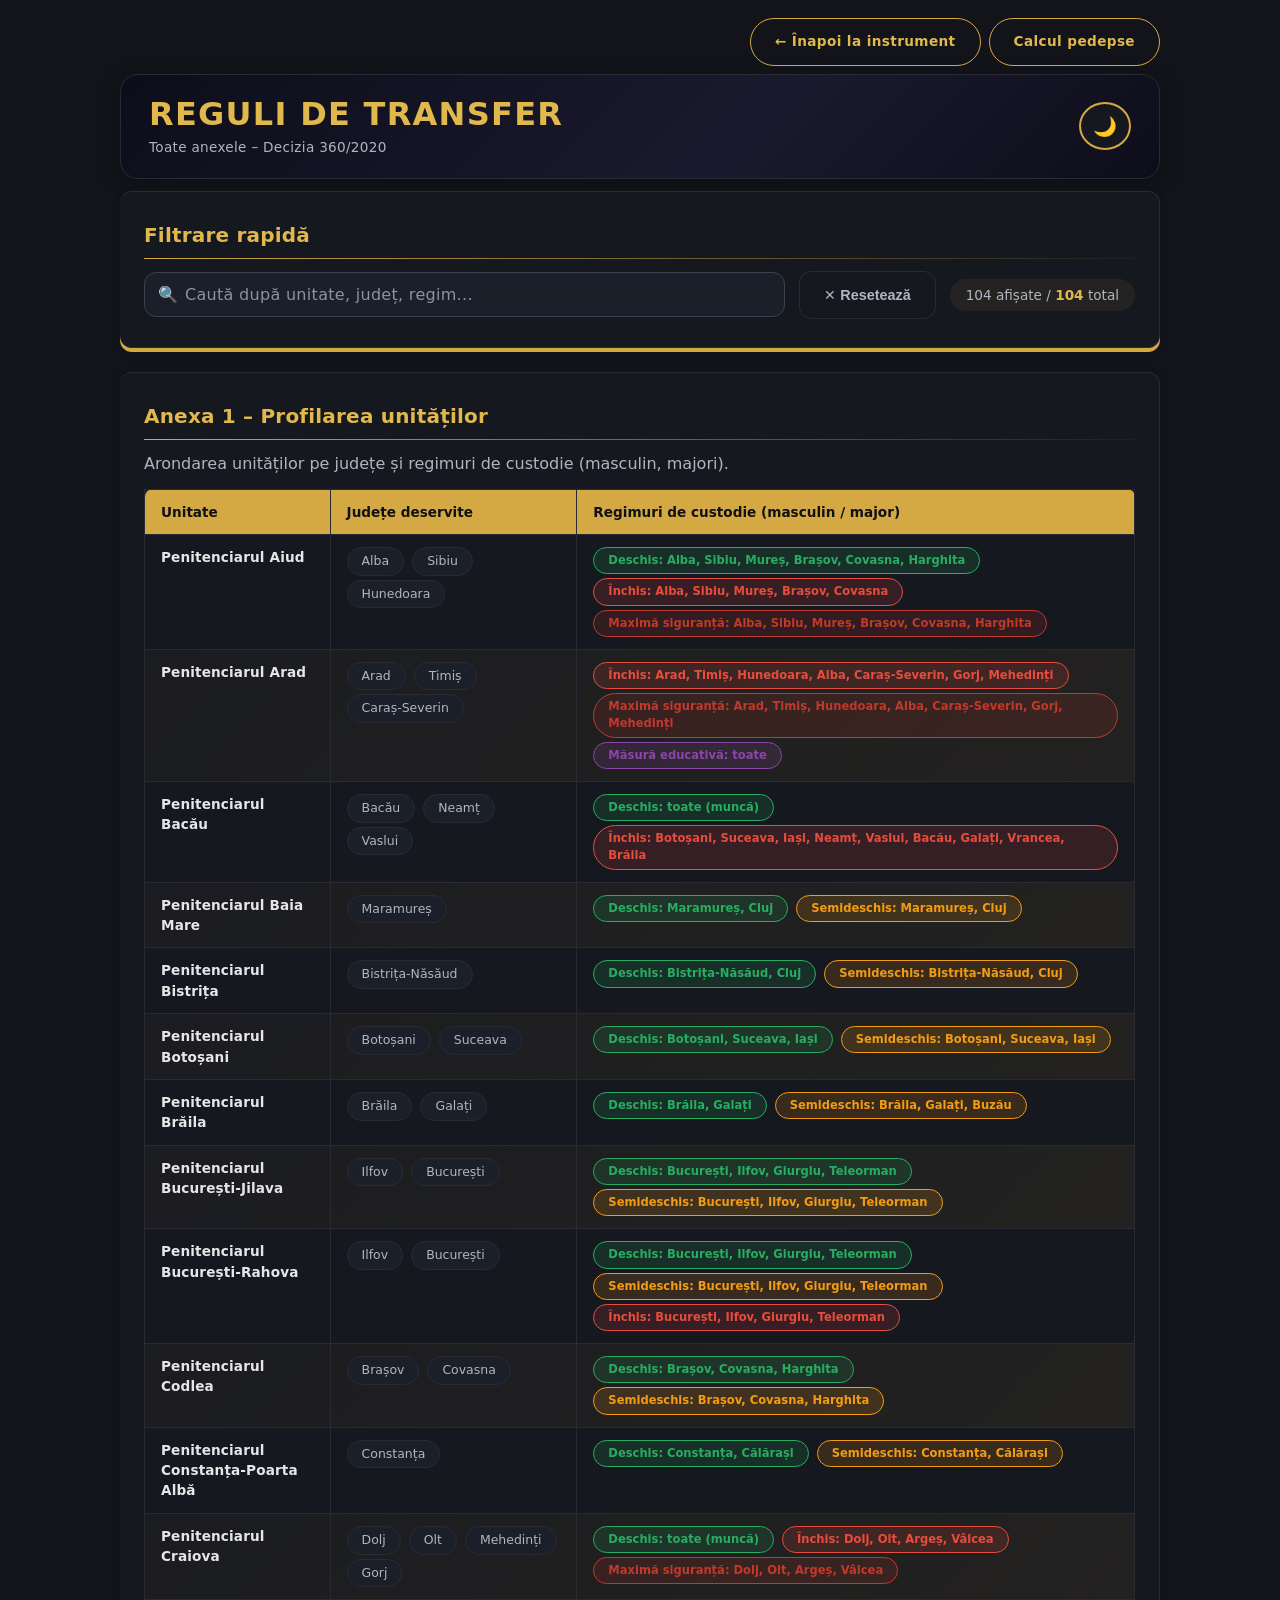
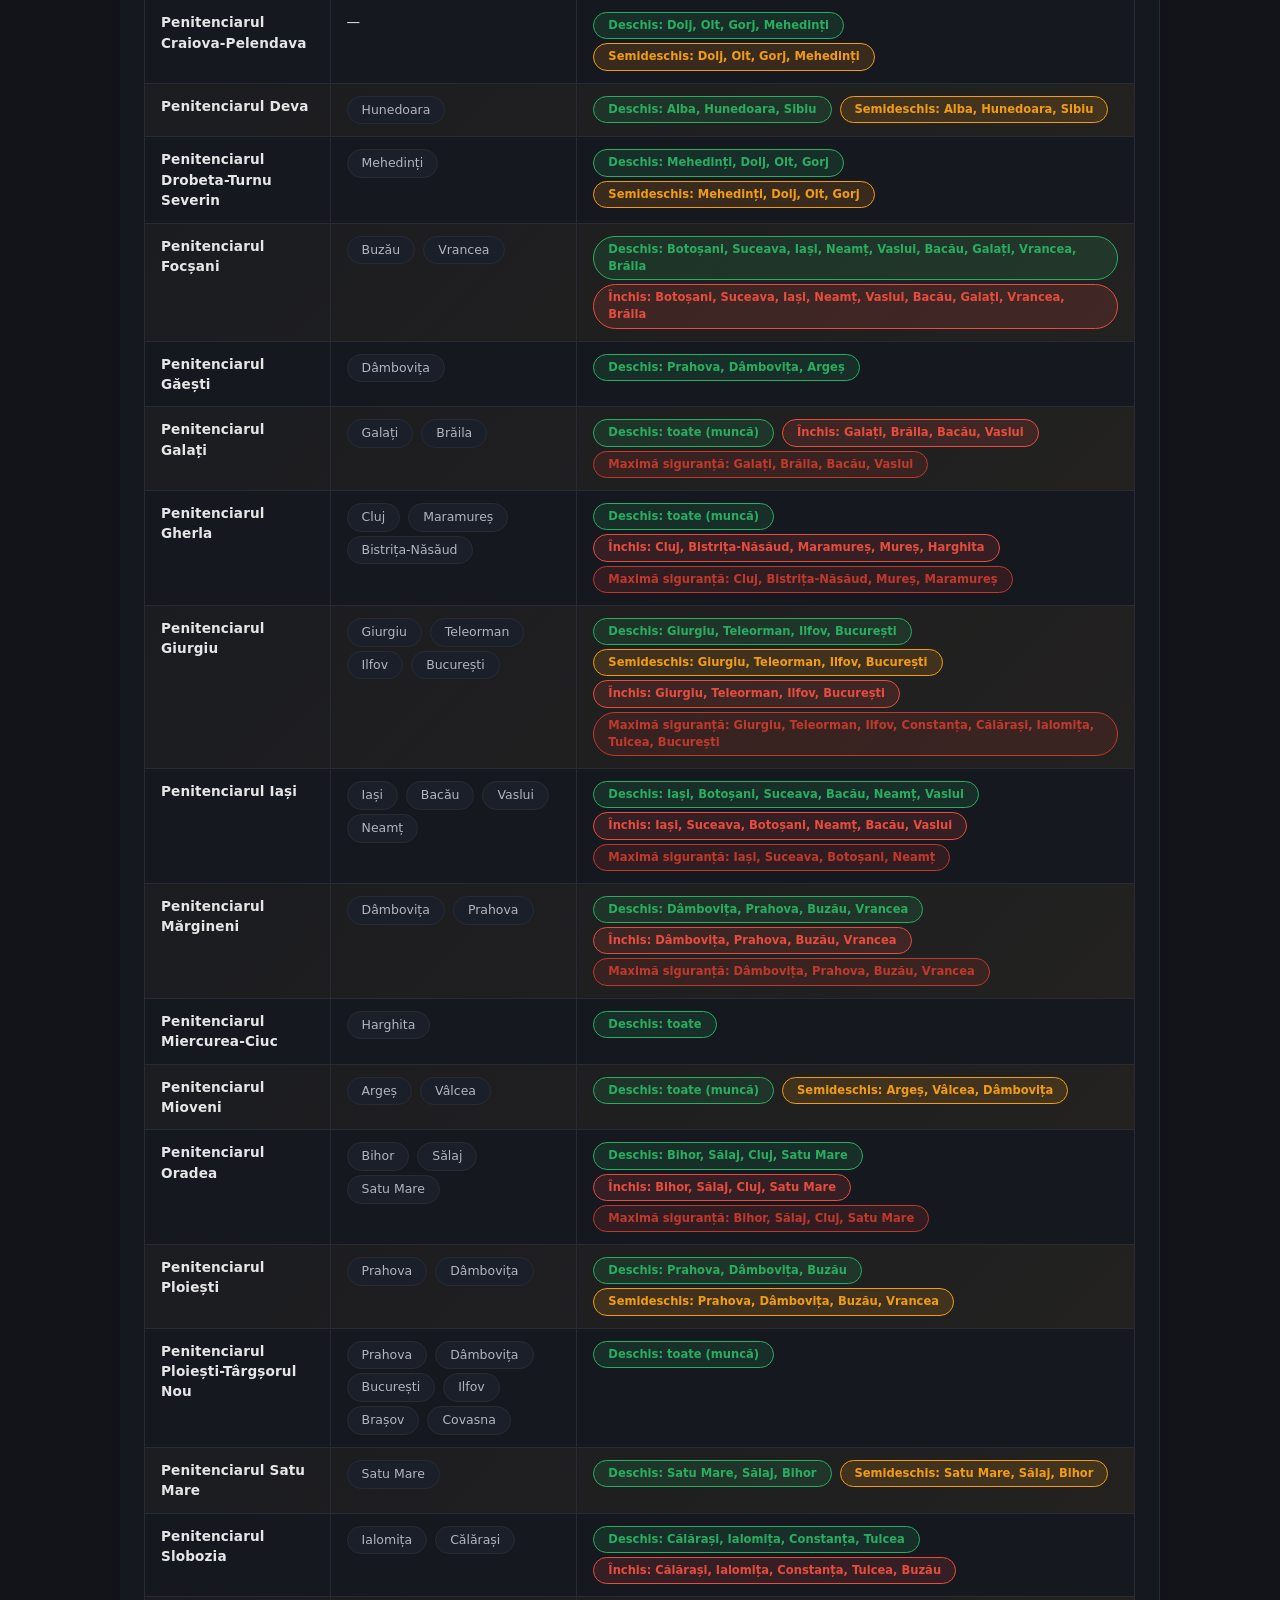
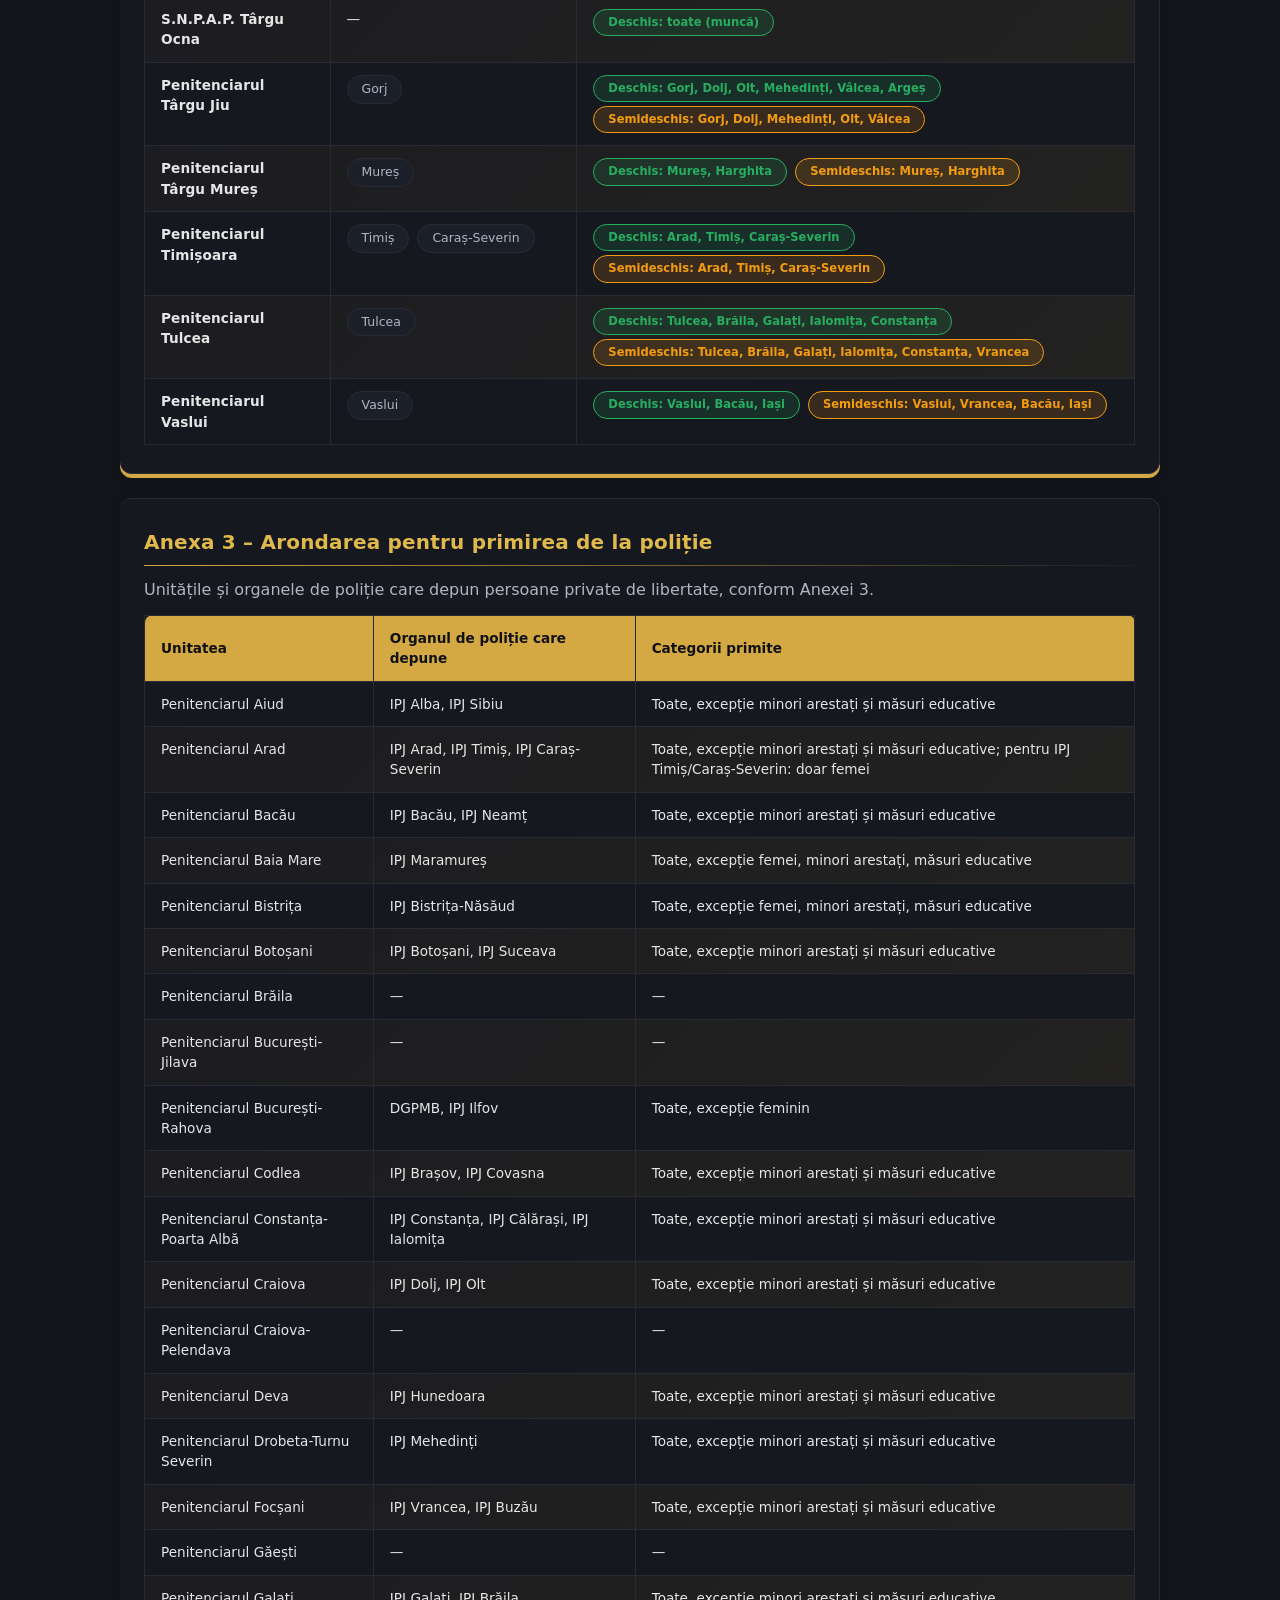
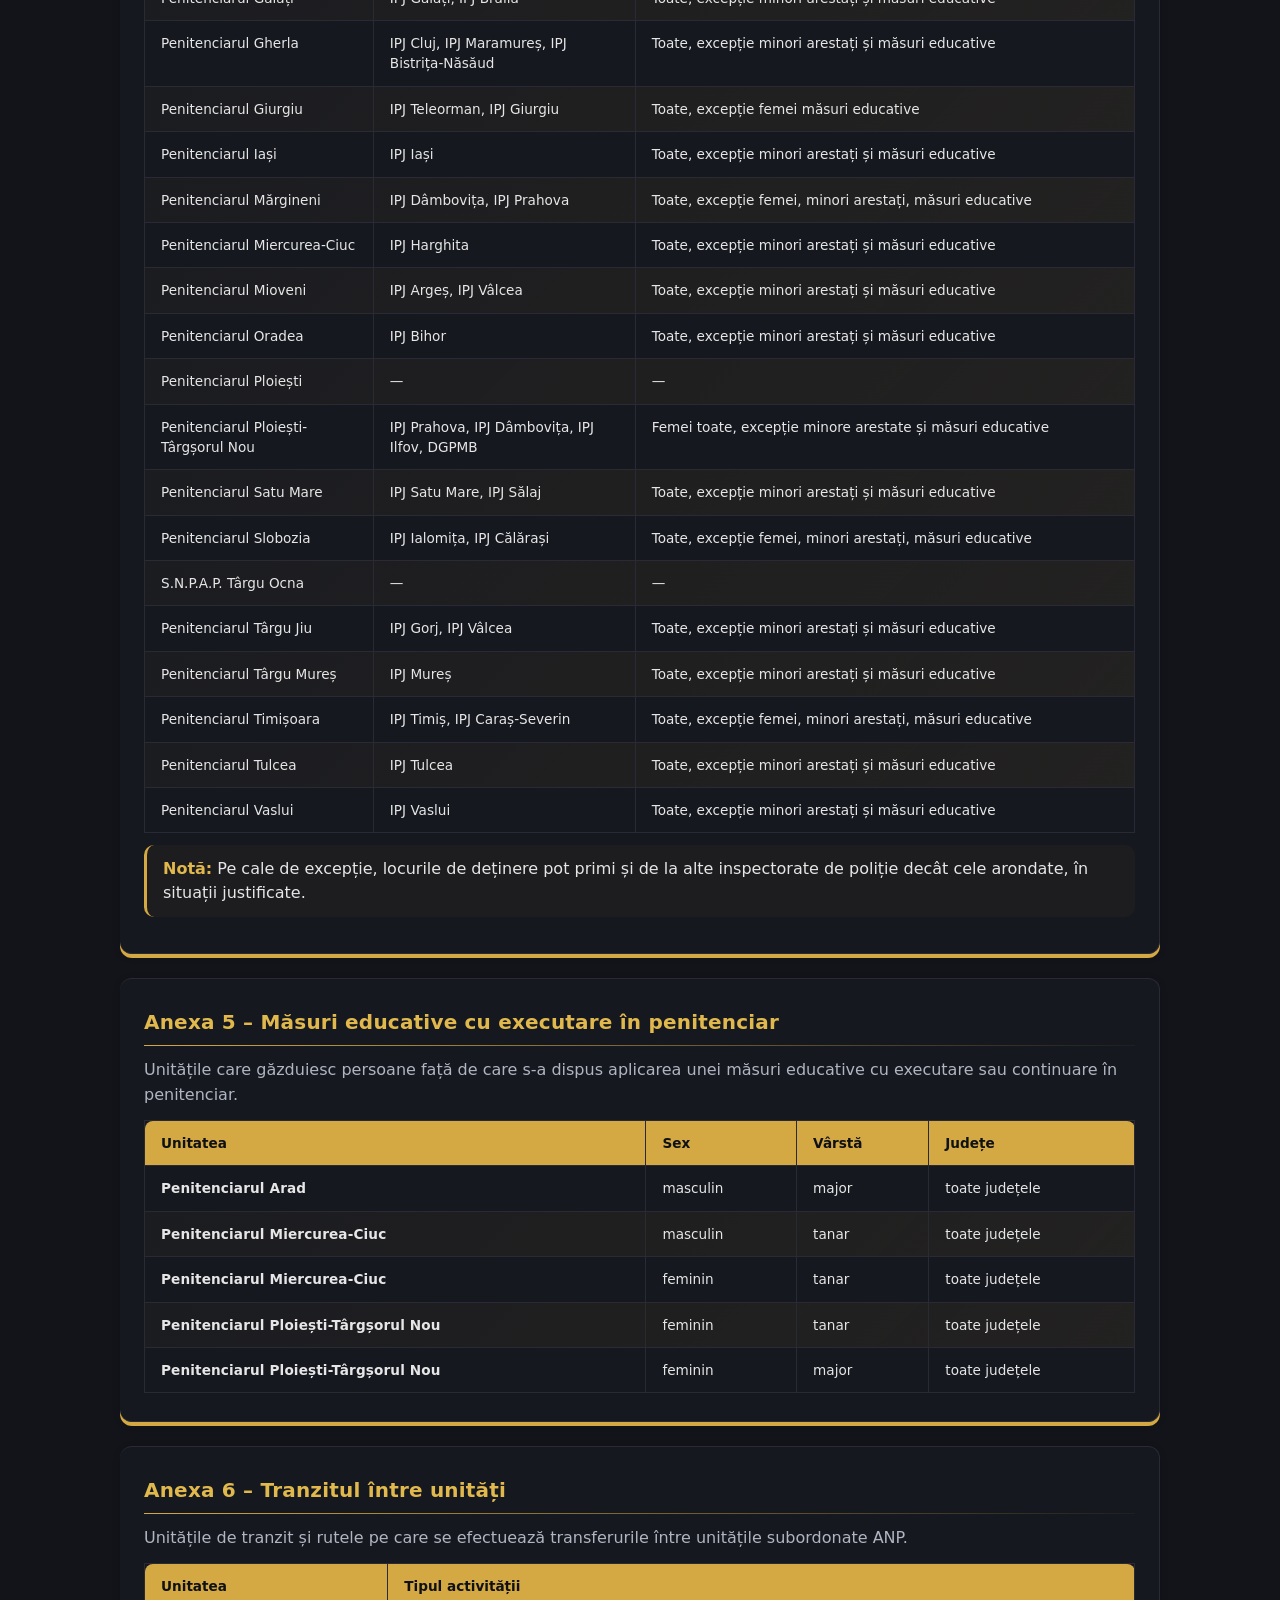
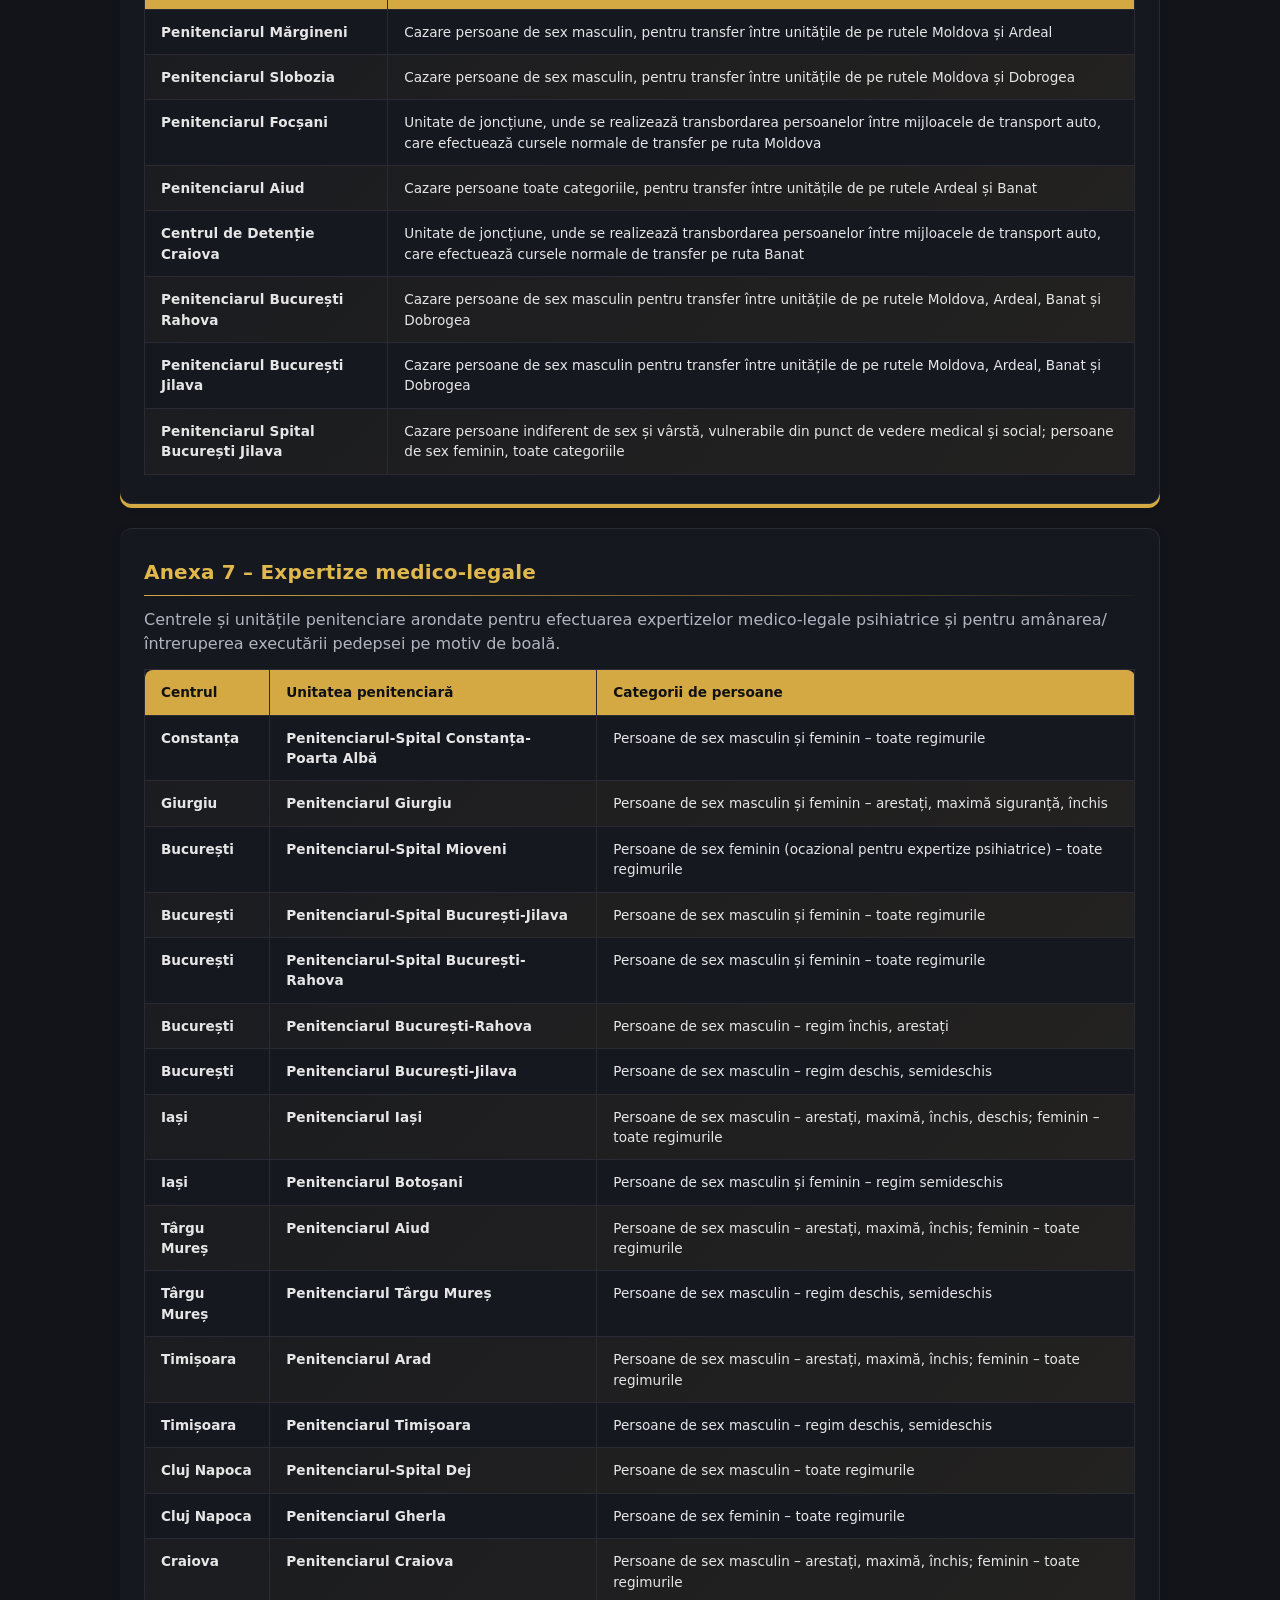
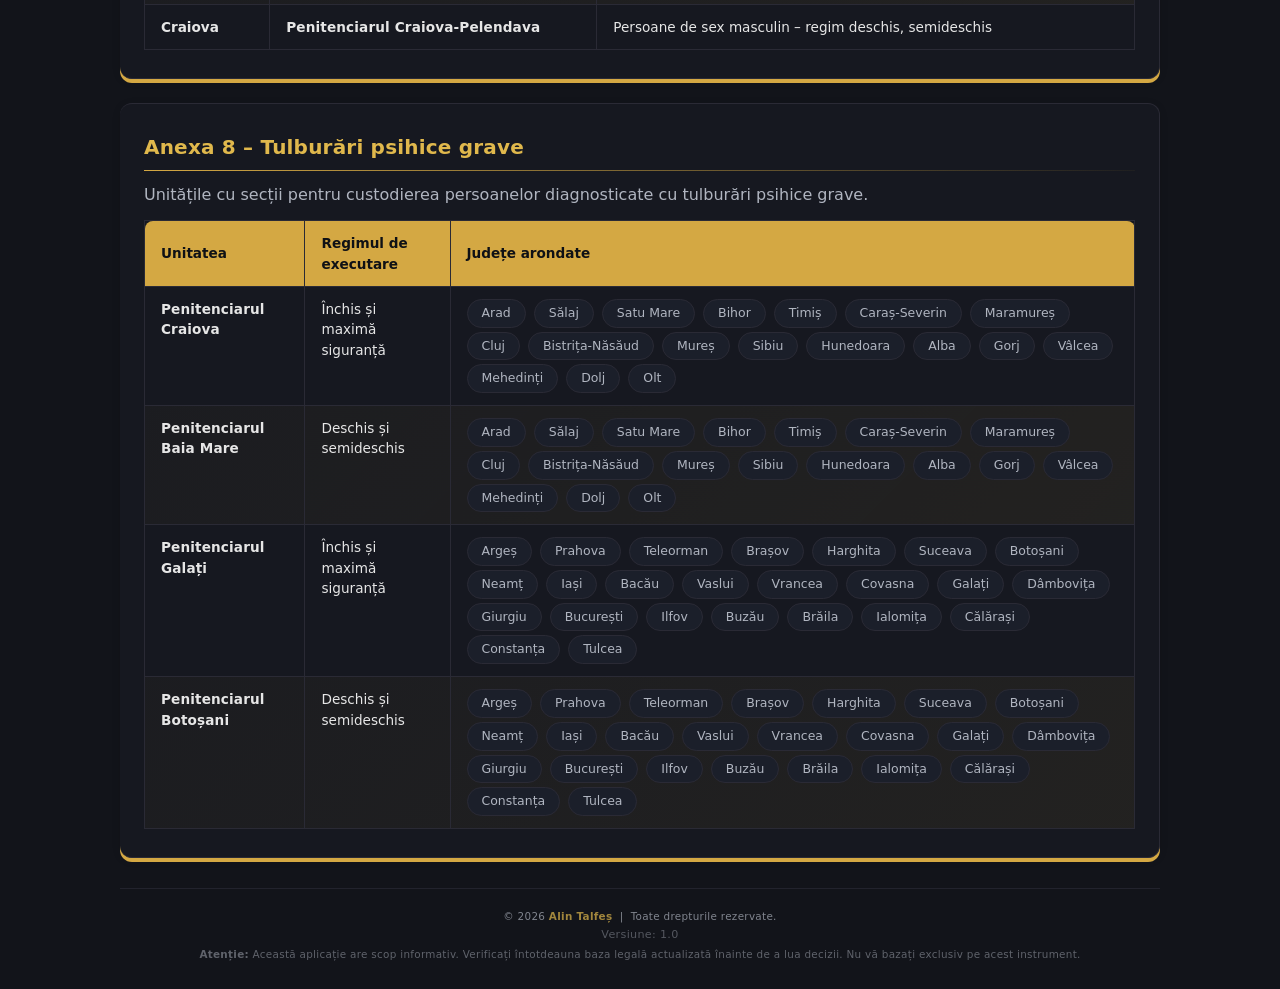
==== commit 58d3b138: "Update rules.html" ====
--- a/rules.html
+++ b/rules.html
@@ -8,12 +8,12 @@
     <style>
         /* ============================================================
            STILURI SUPLIMENTARE SPECIFICE PAGINII rules.html
-           Toate modificările de design cerute, fără a afecta funcționalitatea.
+           Toate îmbunătățirile de design cerute, fără a afecta funcționalitatea.
            ============================================================ */
 
         /* ---------- 1. Tipografie și ierarhie vizuală ---------- */
         .header-inner h1 {
-            font-size: 1.5rem;
+            font-size: 2rem;
             letter-spacing: 0.04em;
         }
 
@@ -22,11 +22,10 @@
             letter-spacing: 0.01em;
         }
 
-        /* Textul descriptiv de sub titlul anexelor */
         .card > p {
             line-height: 1.55;
             color: var(--text-light);
-            opacity: 0.85;
+            opacity: 1; /* contrast maxim */
         }
 
         .unitate-nume {
@@ -34,22 +33,37 @@
             letter-spacing: 0.01em;
         }
 
+        .rules-table td {
+            font-weight: 400; /* text mai subțire în celule */
+        }
+
         /* ---------- 2. Carduri și spațiere ---------- */
         .card {
-            padding: 22px 20px;
+            padding: 28px 24px;
             margin-bottom: 24px;
-            border-left: 3px solid var(--gold);
-            transition: border-left-color 0.2s ease, box-shadow 0.2s ease;
+            border-radius: 12px;
+            border-left: none;
+            box-shadow: 0 4px 0 0 var(--gold), 0 2px 8px rgba(0, 0, 0, 0.12);
+            transition: box-shadow 0.2s ease, transform 0.2s ease;
         }
 
         .card:hover {
-            border-left-color: var(--gold-light);
+            box-shadow: 0 6px 0 0 var(--gold-light), 0 4px 16px rgba(0, 0, 0, 0.18);
+            transform: translateY(-2px);
+        }
+
+        body.light .card {
+            box-shadow: 0 4px 0 0 var(--gold), 0 2px 8px rgba(0, 0, 0, 0.06);
+        }
+
+        body.light .card:hover {
+            box-shadow: 0 6px 0 0 var(--gold-light), 0 4px 16px rgba(0, 0, 0, 0.10);
         }
 
         .header {
             border-radius: 18px;
             box-shadow: 0 4px 20px rgba(0, 0, 0, 0.3);
-            padding: 16px 20px;
+            padding: 20px 28px;
         }
 
         body.light .header {
@@ -57,6 +71,22 @@
         }
 
         /* ---------- 3. Tabelul (toate anexele) ---------- */
+        .rules-table {
+            width: 100%;
+            border-collapse: collapse;
+            font-size: 0.85rem;
+            margin-top: 12px;
+        }
+
+        .rules-table thead th {
+            background: var(--gold);
+            color: #0F1115;
+            font-weight: 700;
+            padding: 12px 16px;
+            text-align: left;
+            border: 1px solid var(--border);
+        }
+
         .rules-table thead th:first-child {
             border-top-left-radius: 8px;
         }
@@ -64,102 +94,390 @@
             border-top-right-radius: 8px;
         }
 
-        .rules-table th,
         .rules-table td {
-            padding: 10px 12px;
-        }
-
-        .rules-table tr:nth-child(even) {
-            background: rgba(201, 162, 39, 0.06);
+            padding: 12px 16px;
+            border: 1px solid var(--border);
+            vertical-align: top;
+            color: var(--text);
+            text-align: left;
+            font-weight: 400;
+            border-bottom: 1px solid var(--border);
         }
 
         .rules-table tbody tr {
-            transition: background 0.15s ease;
-        }
+            transition: background 0.2s ease;
+        }
+
         .rules-table tbody tr:hover {
-            background: rgba(201, 162, 39, 0.10);
-        }
-
+            background: rgba(201, 162, 39, 0.08);
+        }
+
+        /* Alternanță cu gradient subtil */
+        .rules-table tbody tr:nth-child(even) {
+            background: linear-gradient(135deg, rgba(201, 162, 39, 0.03), rgba(201, 162, 39, 0.07));
+        }
+
+        body.light .rules-table tbody tr:nth-child(even) {
+            background: linear-gradient(135deg, rgba(184, 148, 31, 0.02), rgba(184, 148, 31, 0.06));
+        }
+
+        body.light .rules-table tbody tr:hover {
+            background: rgba(184, 148, 31, 0.10);
+        }
+
+        /* ---------- 4. Zona de filtrare rapidă ---------- */
+        .filter-container {
+            display: flex;
+            gap: 14px;
+            align-items: center;
+            flex-wrap: wrap;
+            position: relative;
+        }
+
+        .filter-container .search-wrapper {
+            position: relative;
+            flex: 1;
+            min-width: 200px;
+        }
+
+        .filter-container .search-wrapper .search-icon {
+            position: absolute;
+            left: 14px;
+            top: 50%;
+            transform: translateY(-50%);
+            color: var(--text-light);
+            font-size: 1rem;
+            pointer-events: none;
+        }
+
+        .filter-container input {
+            width: 100%;
+            padding: 12px 14px 12px 40px;
+            border-radius: 12px;
+            border: 1.5px solid var(--input-border);
+            background: var(--input-bg);
+            color: var(--text);
+            font-size: 1rem;
+            font-family: var(--font);
+            transition: box-shadow 0.2s ease, border-color 0.2s ease;
+        }
+
+        .filter-container input:focus {
+            border-color: var(--gold);
+            box-shadow: inset 0 2px 4px rgba(0, 0, 0, 0.06), 0 0 0 3px rgba(201, 162, 39, 0.10);
+            outline: none;
+        }
+
+        .filter-container input::placeholder {
+            color: var(--input-placeholder);
+        }
+
+        .filter-container .filter-clear {
+            padding: 12px 24px;
+            background: transparent;
+            border: 1.5px solid var(--border);
+            border-radius: 12px;
+            color: var(--text-light);
+            cursor: pointer;
+            font-weight: 600;
+            transition: all 0.2s ease;
+            font-size: 0.9rem;
+        }
+
+        .filter-container .filter-clear:hover {
+            border-color: var(--gold);
+            color: var(--gold-light);
+            background: rgba(201, 162, 39, 0.05);
+        }
+
+        .filter-stats {
+            background: rgba(201, 162, 39, 0.08);
+            padding: 6px 16px;
+            border-radius: 30px;
+            font-size: 0.85rem;
+            color: var(--text-light);
+            display: inline-block;
+            white-space: nowrap;
+            font-weight: 500;
+        }
+
+        .filter-stats strong {
+            color: var(--gold-light);
+        }
+
+        body.light .filter-stats {
+            background: rgba(184, 148, 31, 0.08);
+        }
+
+        /* ---------- 5. Header și navigare de sus ---------- */
+        .top-link {
+            padding: 8px 24px;
+            font-size: 0.85rem;
+            border-radius: 30px;
+            transition: all 0.2s ease;
+        }
+
+        .top-link:hover {
+            transform: translateY(-2px);
+        }
+
+        /* ---------- 6. Culori și temă ---------- */
+        :root {
+            --gold: #d4a843; /* aur mai cald */
+            --gold-light: #e0b84c;
+        }
+
+        .rules-table thead th {
+            color: #0F1115; /* text negru pe fundal auriu pentru contrast */
+        }
+
+        /* ---------- 7. Etichete (judet-tag și regim-tag) ---------- */
         .judet-tag {
-            padding: 3px 10px;
+            padding: 4px 14px;
             border-radius: 999px;
-            font-size: 0.72rem;
+            font-size: 0.78rem;
             border: 1px solid var(--border);
             background: var(--input-bg);
             color: var(--text-light);
-        }
-
-        body.light .judet-tag {
-            background: #f0f0f0;
-            border-color: #ccc;
-        }
-        body.light .rules-table tr:nth-child(even) {
-            background: rgba(184, 148, 31, 0.06);
-        }
-        body.light .rules-table tbody tr:hover {
-            background: rgba(184, 148, 31, 0.10);
-        }
-
-        /* ---------- 4. Zona de filtrare rapidă ---------- */
-        .filter-container input {
-            border-radius: 12px;
-            padding: 10px 14px;
-            transition: box-shadow 0.2s ease, border-color 0.2s ease;
-        }
-        .filter-container input:focus {
-            box-shadow: inset 0 2px 4px rgba(0, 0, 0, 0.06), 0 0 0 3px rgba(201, 162, 39, 0.10);
-        }
-
-        .filter-container {
-            gap: 14px;
-            align-items: center;
-            flex-wrap: wrap;
-        }
-
-        .filter-stats {
-            background: rgba(201, 162, 39, 0.08);
+            transition: all 0.2s ease;
+        }
+
+        .regim-tag {
             padding: 4px 14px;
-            border-radius: 30px;
-            font-size: 0.8rem;
-            color: var(--text-light);
+            border-radius: 999px;
+            font-size: 0.72rem;
+            font-weight: 600;
+            border: 1px solid transparent;
             display: inline-block;
-            margin-left: 0;
-            white-space: nowrap;
-        }
-
-        body.light .filter-stats {
-            background: rgba(184, 148, 31, 0.08);
-        }
-
-        .filter-container .filter-clear {
-            padding: 10px 18px;
-            border-radius: 12px;
-        }
-
-        /* ---------- 5. Header și navigare de sus ---------- */
-        .top-link {
-            padding: 6px 18px;
-            font-size: 0.8rem;
-            border-radius: 30px;
-        }
-
-        #themeToggle {
-            transition: transform 0.2s ease, box-shadow 0.2s ease;
-        }
-        #themeToggle:hover {
-            transform: scale(1.05);
-            box-shadow: 0 0 20px rgba(201, 162, 39, 0.25);
-        }
-
-        /* ---------- 6. Detalii de finisaj (polish) ---------- */
-        .judet-tag,
+            transition: all 0.2s ease;
+        }
+
+        .regim-tag.deschis {
+            background: rgba(39, 174, 96, 0.15);
+            color: #27ae60;
+            border-color: #27ae60;
+        }
+
+        .regim-tag.semideschis {
+            background: rgba(243, 156, 18, 0.15);
+            color: #f39c12;
+            border-color: #f39c12;
+        }
+
+        .regim-tag.inchis {
+            background: rgba(231, 76, 60, 0.15);
+            color: #e74c3c;
+            border-color: #e74c3c;
+        }
+
+        .regim-tag.maxima {
+            background: rgba(192, 57, 43, 0.15);
+            color: #c0392b;
+            border-color: #c0392b;
+        }
+
+        .regim-tag.educativ {
+            background: rgba(155, 89, 182, 0.15);
+            color: #8e44ad;
+            border-color: #8e44ad;
+        }
+
+        body.light .regim-tag.deschis {
+            background: rgba(39, 174, 96, 0.10);
+        }
+        body.light .regim-tag.semideschis {
+            background: rgba(243, 156, 18, 0.10);
+        }
+        body.light .regim-tag.inchis {
+            background: rgba(231, 76, 60, 0.10);
+        }
+        body.light .regim-tag.maxima {
+            background: rgba(192, 57, 43, 0.10);
+        }
+        body.light .regim-tag.educativ {
+            background: rgba(155, 89, 182, 0.10);
+        }
+
+        /* ---------- 8. Responsive – transformare tabel în carduri ---------- */
+        @media (max-width: 700px) {
+            .header {
+                padding: 16px 20px;
+                flex-direction: column;
+                align-items: center;
+                text-align: center;
+            }
+
+            .header-inner h1 {
+                font-size: 1.6rem;
+            }
+
+            .header-actions {
+                justify-content: center;
+                width: 100%;
+            }
+
+            .card {
+                padding: 20px 16px;
+            }
+
+            /* Transformă tabelele în liste de carduri */
+            .rules-table,
+            .rules-table thead,
+            .rules-table tbody,
+            .rules-table tr,
+            .rules-table th,
+            .rules-table td {
+                display: block;
+            }
+
+            .rules-table thead {
+                display: none; /* ascunde antetul */
+            }
+
+            .rules-table tr {
+                background: var(--card-bg);
+                border: 1px solid var(--border);
+                border-radius: 12px;
+                margin-bottom: 16px;
+                padding: 16px;
+                box-shadow: 0 2px 8px rgba(0, 0, 0, 0.08);
+                transition: box-shadow 0.2s ease;
+            }
+
+            .rules-table tr:hover {
+                background: var(--card-bg);
+                box-shadow: 0 4px 16px rgba(0, 0, 0, 0.12);
+            }
+
+            .rules-table td {
+                border: none;
+                padding: 8px 0;
+                display: flex;
+                justify-content: space-between;
+                align-items: center;
+                border-bottom: 1px solid var(--border);
+                font-size: 0.9rem;
+            }
+
+            .rules-table td:last-child {
+                border-bottom: none;
+            }
+
+            .rules-table td::before {
+                content: attr(data-label);
+                font-weight: 600;
+                color: var(--gold-light);
+                font-size: 0.75rem;
+                text-transform: uppercase;
+                letter-spacing: 0.5px;
+                margin-right: 16px;
+                flex-shrink: 0;
+            }
+
+            .rules-table td .judete-list,
+            .rules-table td .regim-wrapper {
+                display: flex;
+                flex-wrap: wrap;
+                gap: 4px 8px;
+                justify-content: flex-end;
+                flex: 1;
+            }
+
+            .rules-table td .judete-list .judet-tag,
+            .rules-table td .regim-wrapper .regim-tag {
+                font-size: 0.7rem;
+                padding: 2px 10px;
+            }
+
+            /* Anexa 3 – adaptare */
+            #anexa3Table td::before {
+                content: attr(data-label);
+            }
+
+            /* Anexa 5, 6, 7, 8 – adaptare */
+            #anexa5Table td::before,
+            #anexa6Table td::before,
+            #anexa7Table td::before,
+            #anexa8Table td::before {
+                content: attr(data-label);
+            }
+
+            .filter-container {
+                flex-direction: column;
+                align-items: stretch;
+            }
+
+            .filter-container .search-wrapper {
+                min-width: unset;
+            }
+
+            .filter-stats {
+                align-self: center;
+                font-size: 0.8rem;
+                padding: 4px 14px;
+            }
+
+            .filter-container .filter-clear {
+                padding: 10px 20px;
+            }
+        }
+
+        @media (max-width: 480px) {
+            .header-inner h1 {
+                font-size: 1.3rem;
+            }
+
+            .card {
+                padding: 16px 12px;
+            }
+
+            .rules-table td {
+                font-size: 0.8rem;
+                padding: 6px 0;
+            }
+
+            .rules-table td::before {
+                font-size: 0.65rem;
+            }
+
+            .filter-container input {
+                font-size: 0.9rem;
+                padding: 10px 12px 10px 36px;
+            }
+
+            .filter-stats {
+                font-size: 0.7rem;
+                padding: 3px 10px;
+            }
+        }
+
+        /* ---------- 9. Accesibilitate ---------- */
         .top-link,
-        .filter-container input,
-        .filter-container .filter-clear {
-            transition: all 0.2s ease;
-        }
-
-        /* Scrollbar stilizat pentru tabele */
+        .filter-clear,
+        #themeToggle,
+        .btn {
+            padding: 12px 24px;
+            min-height: 48px;
+        }
+
+        :focus-visible {
+            outline: 3px solid var(--gold-light);
+            outline-offset: 3px;
+        }
+
+        .filter-container input:focus-visible {
+            outline: 3px solid var(--gold-light);
+            outline-offset: 2px;
+        }
+
+        /* ---------- 10. Detalii de finisaj ---------- */
+        /* Scrollbar pentru Firefox */
+        .rules-container {
+            scrollbar-width: thin;
+            scrollbar-color: var(--gold) var(--input-bg);
+        }
+
+        /* Scrollbar pentru Chrome/Edge/Safari */
         .rules-container::-webkit-scrollbar {
             height: 6px;
         }
@@ -185,47 +503,7 @@
             }
         }
 
-        /* ---------- 7. Accesibilitate vizuală (focus) ---------- */
-        :focus-visible {
-            outline: 3px solid var(--gold-light);
-            outline-offset: 2px;
-        }
-
-        .filter-container input:focus-visible {
-            outline: 3px solid var(--gold-light);
-            outline-offset: 2px;
-        }
-
-        /* ---------- Responsive ---------- */
-        @media (max-width: 700px) {
-            .card {
-                padding: 18px 16px;
-                margin-bottom: 20px;
-            }
-            .header {
-                padding: 12px 16px;
-                border-radius: 14px;
-            }
-            .rules-table th,
-            .rules-table td {
-                padding: 8px 6px;
-            }
-        }
-
-        @media (max-width: 480px) {
-            .header-inner h1 {
-                font-size: 1.2rem;
-            }
-            .card h3 {
-                font-size: 1.05rem;
-            }
-            .filter-stats {
-                font-size: 0.7rem;
-                padding: 3px 10px;
-            }
-        }
-
-        /* ---------- Reguli existente (păstrate pentru compatibilitate) ---------- */
+        /* ---------- Stiluri existente (păstrate pentru compatibilitate) ---------- */
         .back-link {
             display: inline-block;
             margin-bottom: 16px;
@@ -252,29 +530,6 @@
             border-bottom: 1px solid var(--border);
         }
 
-        .rules-table {
-            width: 100%;
-            border-collapse: collapse;
-            font-size: 0.8rem;
-            margin-top: 12px;
-        }
-
-        .rules-table th {
-            background: var(--gold);
-            color: #0F1115;
-            font-weight: 700;
-            padding: 8px 10px;
-            text-align: left;
-            border: 1px solid var(--border);
-        }
-
-        .rules-table td {
-            padding: 6px 10px;
-            border: 1px solid var(--border);
-            vertical-align: top;
-            color: var(--text);
-        }
-
         .judete-list {
             display: flex;
             flex-wrap: wrap;
@@ -304,8 +559,6 @@
             font-size: 0.8rem;
             line-height: 1.8;
         }
-
-        /* păstrăm stilurile pentru .filter-stats vechi (dacă există) – le suprascriem prin cele noi */
     </style>
 </head>
 <body>
@@ -333,7 +586,10 @@
     <div class="card">
         <h3>Filtrare rapidă</h3>
         <div class="filter-container">
-            <input type="text" id="filterInput" placeholder="Caută după unitate, județ, regim..." />
+            <div class="search-wrapper">
+                <span class="search-icon">🔍</span>
+                <input type="text" id="filterInput" placeholder="Caută după unitate, județ, regim..." />
+            </div>
             <button class="filter-clear" id="filterClear">✕ Resetează</button>
             <span class="filter-stats" id="filterStats">0 afișate / <strong>0</strong> total</span>
         </div>
@@ -458,11 +714,13 @@
 
             // Nume unitate
             const tdNume = document.createElement('td');
+            tdNume.setAttribute('data-label', 'Unitate');
             tdNume.innerHTML = `<span class="unitate-nume">${u.nume}</span>`;
             tr.appendChild(tdNume);
 
             // Județe deservite
             const tdJudete = document.createElement('td');
+            tdJudete.setAttribute('data-label', 'Județe deservite');
             const judeteList = document.createElement('div');
             judeteList.className = 'judete-list';
             if (u.judeteDeservite && u.judeteDeservite.length > 0) {
@@ -480,7 +738,9 @@
 
             // Regimuri de custodie (masculin / major)
             const tdRegim = document.createElement('td');
+            tdRegim.setAttribute('data-label', 'Regimuri');
             const regimDiv = document.createElement('div');
+            regimDiv.className = 'regim-wrapper';
             regimDiv.style.display = 'flex';
             regimDiv.style.flexWrap = 'wrap';
             regimDiv.style.gap = '4px 8px';
@@ -493,6 +753,13 @@
                 'maxima': 'Maximă siguranță',
                 'masura_educativa_penitenciar': 'Măsură educativă'
             };
+            const regimClasa = {
+                'deschis': 'deschis',
+                'semideschis': 'semideschis',
+                'inchis': 'inchis',
+                'maxima': 'maxima',
+                'masura_educativa_penitenciar': 'educativ'
+            };
 
             let hasRegim = false;
             for (const [key, label] of Object.entries(regimMap)) {
@@ -500,14 +767,7 @@
                 if (judete && Array.isArray(judete) && judete.length > 0) {
                     hasRegim = true;
                     const span = document.createElement('span');
-                    span.style.cssText = `
-                        background: var(--input-bg);
-                        padding: 2px 10px;
-                        border-radius: 999px;
-                        border: 1px solid var(--border);
-                        font-size: 0.7rem;
-                        color: var(--text-light);
-                    `;
+                    span.className = `regim-tag ${regimClasa[key] || ''}`;
                     let judeteStr = judete.includes('toate') ? 'toate' : judete.includes('toate_munca') ? 'toate (muncă)' : judete.join(', ');
                     span.textContent = `${label}: ${judeteStr}`;
                     regimDiv.appendChild(span);
@@ -573,12 +833,15 @@
         anexa3Data.forEach(item => {
             const tr = document.createElement('tr');
             const tdUnitate = document.createElement('td');
+            tdUnitate.setAttribute('data-label', 'Unitatea');
             tdUnitate.textContent = item.unitate;
             tr.appendChild(tdUnitate);
             const tdOrgan = document.createElement('td');
+            tdOrgan.setAttribute('data-label', 'Organul de poliție');
             tdOrgan.textContent = item.organ;
             tr.appendChild(tdOrgan);
             const tdCategorii = document.createElement('td');
+            tdCategorii.setAttribute('data-label', 'Categorii primite');
             tdCategorii.textContent = item.categorii;
             tr.appendChild(tdCategorii);
             anexa3Body.appendChild(tr);
@@ -620,10 +883,10 @@
                 const judeteStr = item.judete.includes('toate') ? 'toate județele' : item.judete.join(', ');
                 html5 += `
                     <tr>
-                        <td><span class="unitate-nume">${item.unitate}</span></td>
-                        <td>${item.sex}</td>
-                        <td>${item.varsta}</td>
-                        <td>${judeteStr}</td>
+                        <td data-label="Unitatea"><span class="unitate-nume">${item.unitate}</span></td>
+                        <td data-label="Sex">${item.sex}</td>
+                        <td data-label="Vârstă">${item.varsta}</td>
+                        <td data-label="Județe">${judeteStr}</td>
                     </tr>
                 `;
             });
@@ -650,7 +913,7 @@
 
         let html6 = `<table class="rules-table" id="anexa6Table"><thead><tr><th>Unitatea</th><th>Tipul activității</th></tr></thead><tbody id="anexa6Body">`;
         anexa6Data.forEach(item => {
-            html6 += `<tr><td><span class="unitate-nume">${item.unitate}</span></td><td>${item.tip}</td></tr>`;
+            html6 += `<tr><td data-label="Unitatea"><span class="unitate-nume">${item.unitate}</span></td><td data-label="Tip activitate">${item.tip}</td></tr>`;
         });
         html6 += `</tbody></table>`;
         anexa6Container.innerHTML = html6;
@@ -681,7 +944,7 @@
 
         let html7 = `<table class="rules-table" id="anexa7Table"><thead><tr><th>Centrul</th><th>Unitatea penitenciară</th><th>Categorii de persoane</th></tr></thead><tbody id="anexa7Body">`;
         anexa7Data.forEach(item => {
-            html7 += `<tr><td><strong>${item.centru}</strong></td><td><span class="unitate-nume">${item.unitate}</span></td><td>${item.categorii}</td></tr>`;
+            html7 += `<tr><td data-label="Centru"><strong>${item.centru}</strong></td><td data-label="Unitate"><span class="unitate-nume">${item.unitate}</span></td><td data-label="Categorii">${item.categorii}</td></tr>`;
         });
         html7 += `</tbody></table>`;
         anexa7Container.innerHTML = html7;
@@ -699,7 +962,7 @@
 
         let html8 = `<table class="rules-table" id="anexa8Table"><thead><tr><th>Unitatea</th><th>Regimul de executare</th><th>Județe arondate</th></tr></thead><tbody id="anexa8Body">`;
         anexa8Data.forEach(item => {
-            html8 += `<tr><td><span class="unitate-nume">${item.unitate}</span></td><td>${item.regim}</td><td><div class="judete-list">${item.judete.split(', ').map(j => `<span class="judet-tag">${j}</span>`).join('')}</div></td></tr>`;
+            html8 += `<tr><td data-label="Unitatea"><span class="unitate-nume">${item.unitate}</span></td><td data-label="Regim">${item.regim}</td><td data-label="Județe"><div class="judete-list">${item.judete.split(', ').map(j => `<span class="judet-tag">${j}</span>`).join('')}</div></td></tr>`;
         });
         html8 += `</tbody></table>`;
         anexa8Container.innerHTML = html8;
